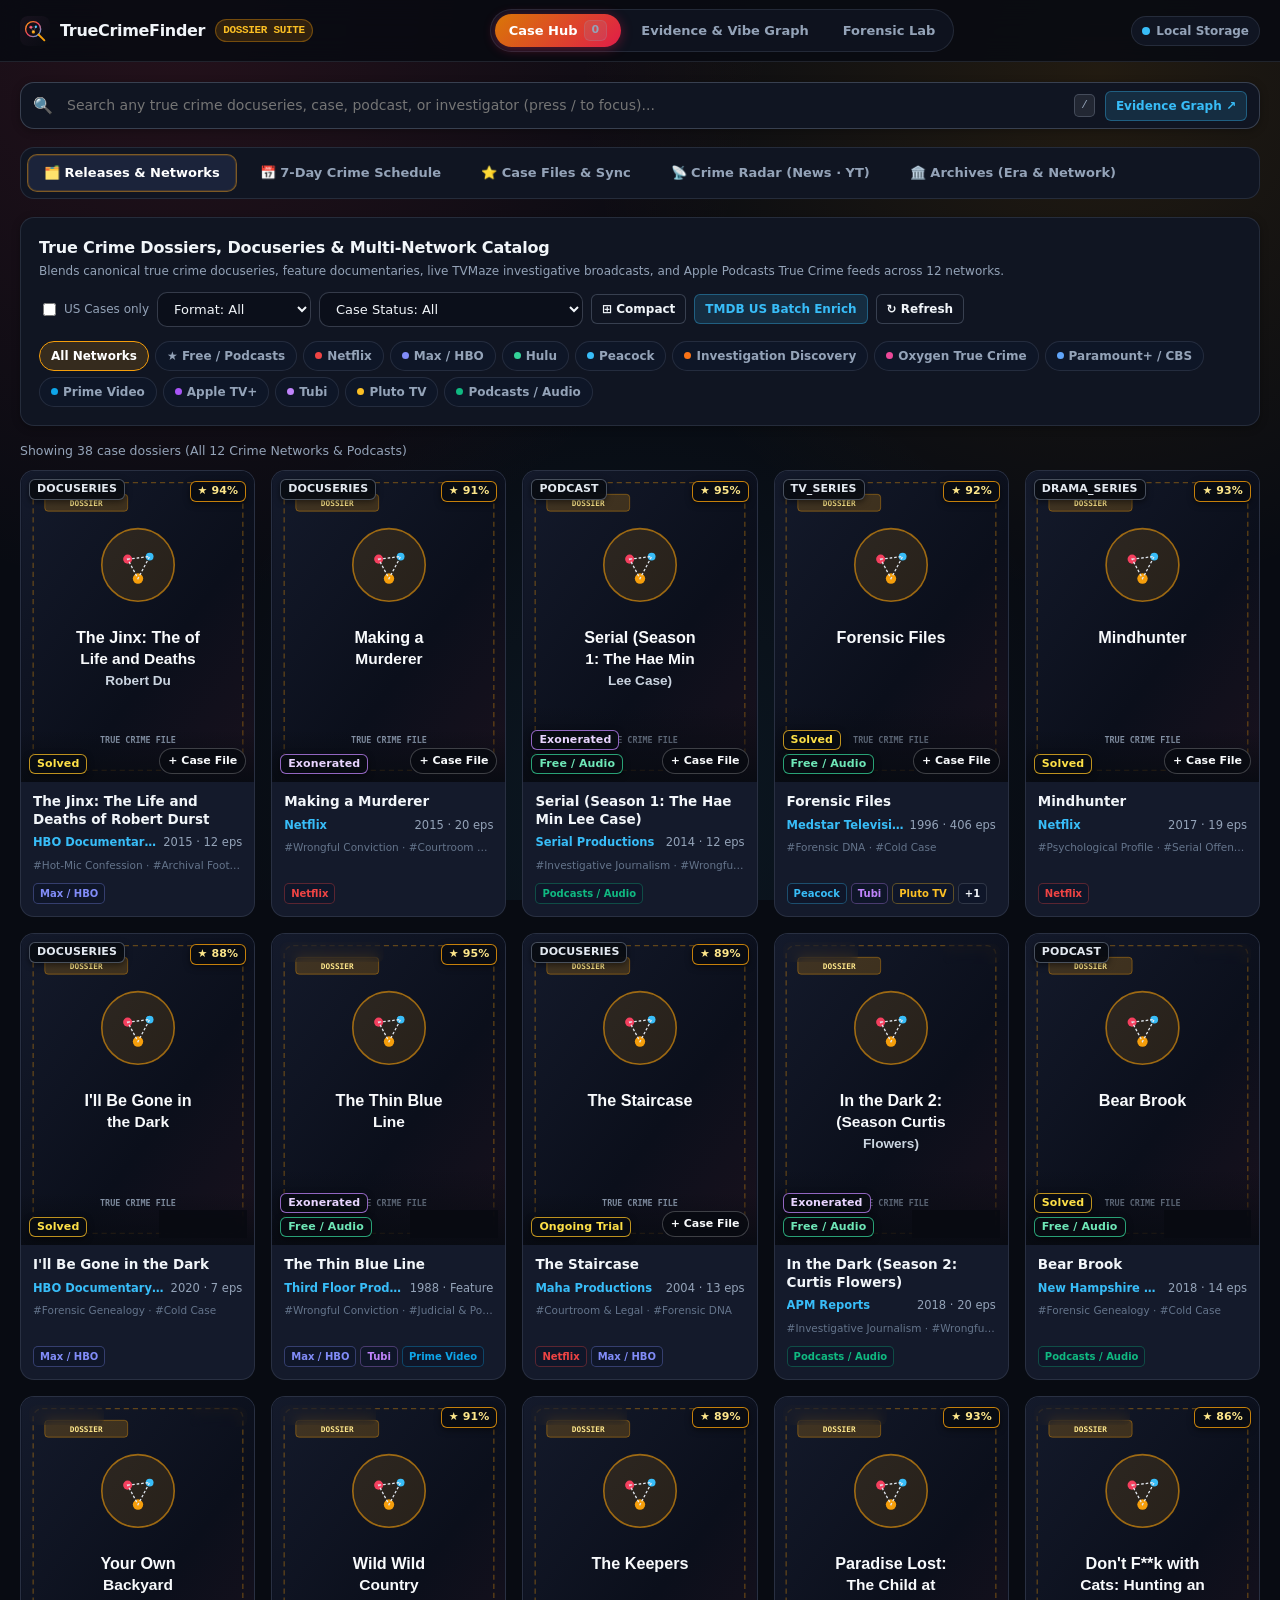
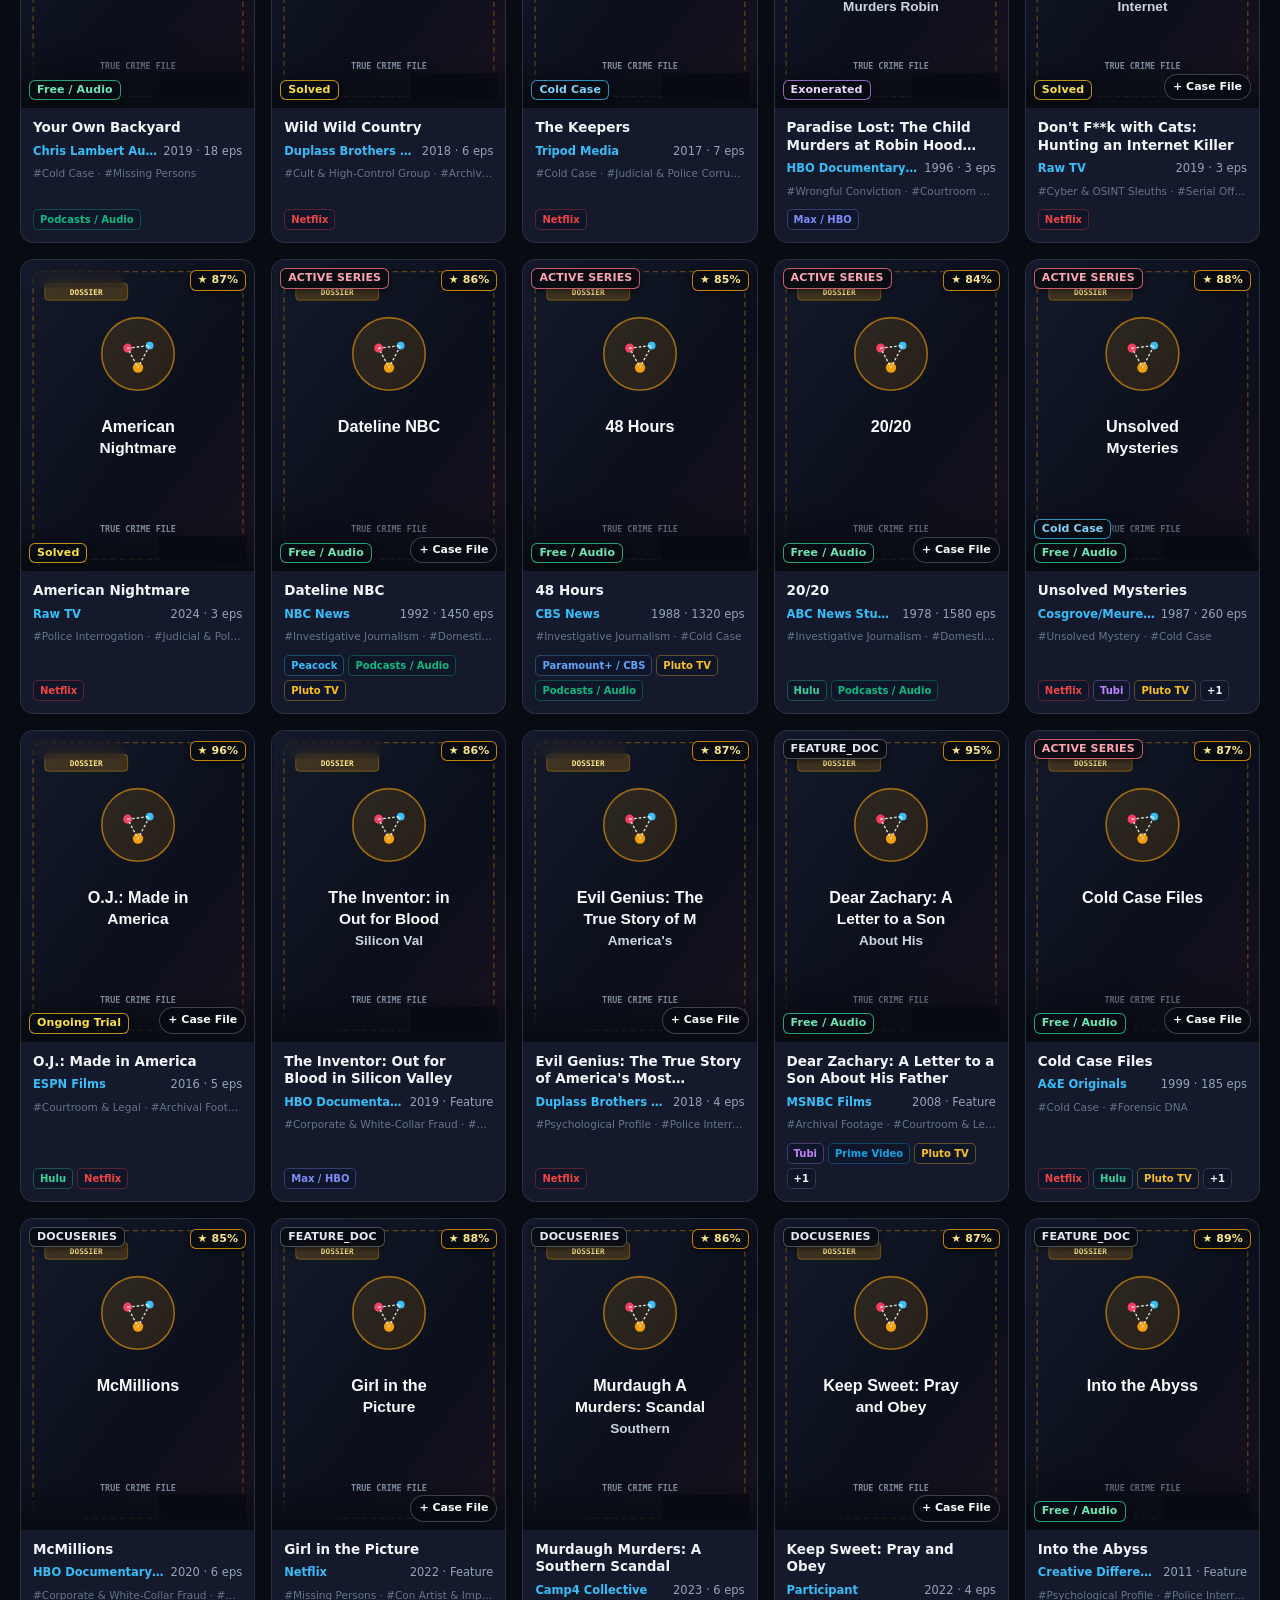
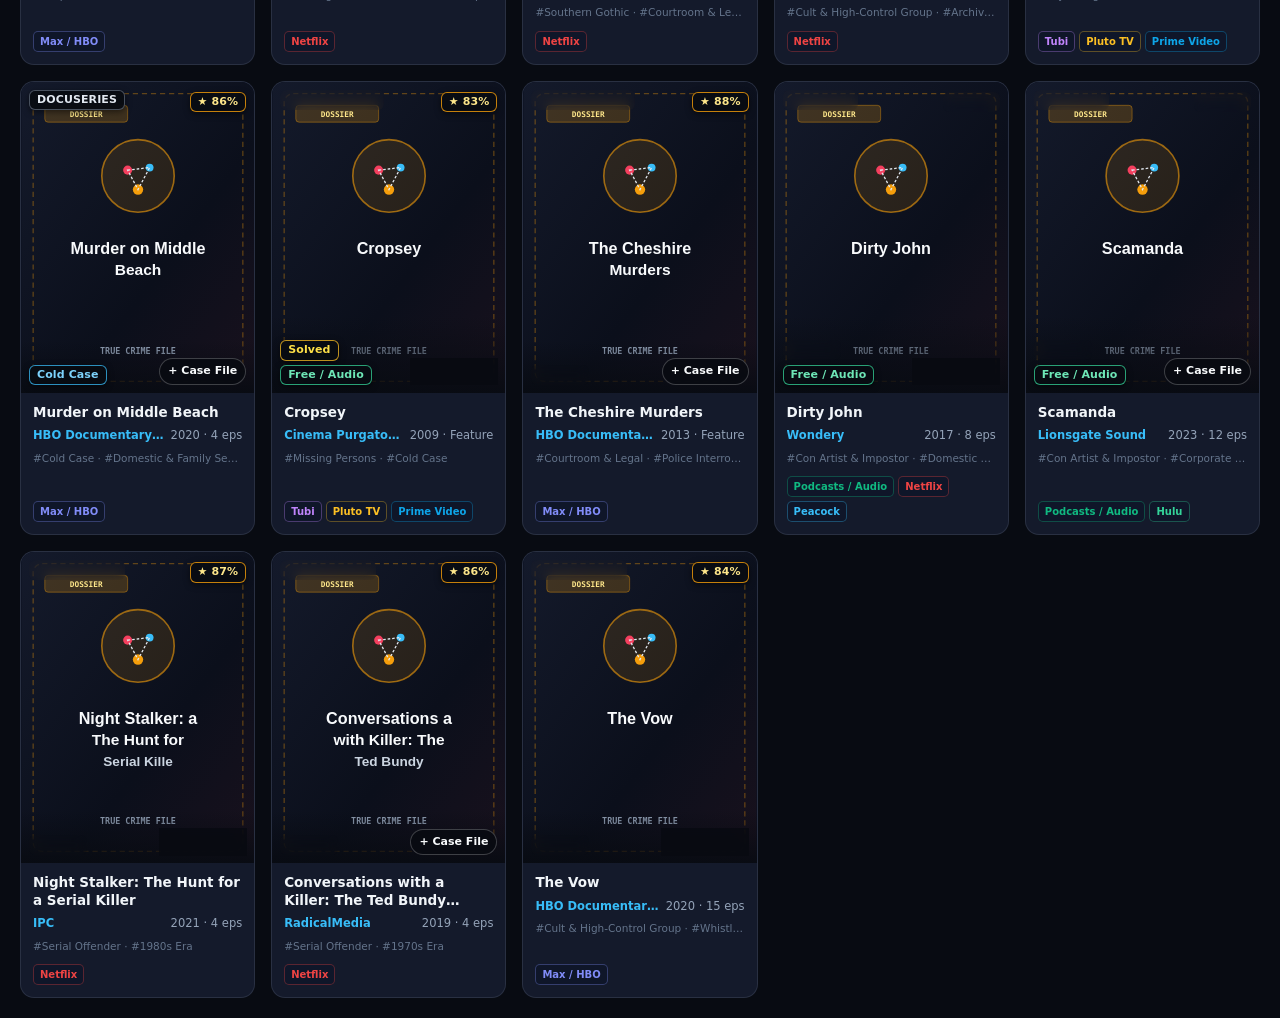
==== index.html @ a2604a30 "Add official TVMaze, Apple Podcasts, and Wikimedia show posters and fix SVG data URI MIME charset" ====
<!DOCTYPE html>
<html lang="en">
<head>
  <meta charset="UTF-8">
  <meta name="viewport" content="width=device-width, initial-scale=1.0">
  <meta http-equiv="Content-Security-Policy" content="default-src 'self'; script-src 'self' 'unsafe-inline' 'wasm-unsafe-eval' https://cdn.jsdelivr.net; style-src 'self' 'unsafe-inline'; img-src 'self' https: data: blob:; connect-src 'self' https:; frame-src https://www.youtube-nocookie.com https://www.youtube.com; worker-src 'self' blob:; object-src 'none'; base-uri 'self'; form-action 'self';">
  <meta name="referrer" content="no-referrer-when-downgrade">
  <title>TrueCrimeFinder — Case Hub &amp; Daily Dossier</title>
  <meta name="description" content="Zero-build static true crime docuseries, podcast, and case discovery, live network releases, 7-day broadcast schedule, personal case file tracker, radar, and archives.">
  <meta name="theme-color" content="#080b12">
  <meta name="mobile-web-app-capable" content="yes">
  <meta name="apple-mobile-web-app-status-bar-style" content="black-translucent">
  <meta name="apple-mobile-web-app-title" content="TrueCrimeFinder">
  <link rel="icon" href="./icon.svg" type="image/svg+xml">
  <link rel="apple-touch-icon" href="./icon.svg">
  <link rel="manifest" href="./manifest.webmanifest">
  <link rel="stylesheet" href="./styles.css">
</head>
<body>
  <div id="af-nav-host"></div>

  <main class="container" id="main-content">
    <!-- Global True Crime Search (/) -->
    <section class="global-search-wrap" aria-label="Global True Crime Search">
      <div class="global-search-bar">
        <span aria-hidden="true" style="color:var(--amber);font-size:16px;">🔍</span>
        <input id="globalSearchInput" type="search" placeholder="Search any true crime docuseries, case, podcast, or investigator (press / to focus)..." autocomplete="off" aria-label="Search true crime cases, shows, and podcasts">
        <span class="kbd" title="Press / to focus search">/</span>
        <button type="button" class="btn btn-sm btn-cyan" id="quickVibeJumpBtn" title="Search this forensic prompt in Evidence & Vibe Graph">Evidence Graph ↗</button>
      </div>
      <div id="globalSearchDropdown" class="search-dropdown" role="listbox" aria-label="Search suggestions"></div>
    </section>

    <!-- Main Hub Navigation Tabs -->
    <div class="tabs-bar" role="tablist" aria-label="Case Hub Sections">
      <button type="button" class="tab-btn active" role="tab" aria-selected="true" data-tab="releases">🗂️ Releases &amp; Networks</button>
      <button type="button" class="tab-btn" role="tab" aria-selected="false" data-tab="schedule">📅 7-Day Crime Schedule</button>
      <button type="button" class="tab-btn" role="tab" aria-selected="false" data-tab="saved">⭐ Case Files &amp; Sync</button>
      <button type="button" class="tab-btn" role="tab" aria-selected="false" data-tab="radar">📡 Crime Radar (News · YT)</button>
      <button type="button" class="tab-btn" role="tab" aria-selected="false" data-tab="archives">🏛️ Archives (Era &amp; Network)</button>
    </div>

    <!-- TAB 1: RELEASES & NETWORKS -->
    <section id="tab-releases" class="tab-panel" role="tabpanel">
      <div class="panel" style="margin-bottom:16px;">
        <div class="panel-header">
          <div>
            <h2 class="panel-title">True Crime Dossiers, Docuseries &amp; Multi-Network Catalog</h2>
            <div style="font-size:12px;color:var(--text-muted);margin-top:2px;">
              Blends canonical true crime docuseries, feature documentaries, live TVMaze investigative broadcasts, and Apple Podcasts True Crime feeds across 12 networks.
            </div>
          </div>
          <div class="meta-row">
            <label style="display:inline-flex;align-items:center;gap:5px;font-size:12px;color:var(--text-muted);cursor:pointer;">
              <input type="checkbox" id="releasesJpOnly"> US Cases only
            </label>
            <select id="lengthFilterSelect" class="select" aria-label="Filter by Format">
              <option value="all">Format: All</option>
              <option value="tv">Docuseries &amp; TV</option>
              <option value="movies">Feature Docs</option>
              <option value="shorts">Podcasts / Audio</option>
            </select>
            <select id="dubFilterSelect" class="select" aria-label="Filter by Case Status">
              <option value="all">Case Status: All</option>
              <option value="solved">Solved / Convicted</option>
              <option value="cold">Cold Case / Unsolved</option>
              <option value="exonerated">Exonerated / Wrongful Conviction</option>
            </select>
            <button type="button" class="btn btn-sm" id="toggleCompactBtn" title="Toggle compact card grid">⊞ Compact</button>
            <button type="button" class="btn btn-sm btn-cyan" id="batchTmdbBtn" title="Enrich visible cards with TMDB US JustWatch providers">TMDB US Batch Enrich</button>
            <button type="button" class="btn btn-sm" id="refreshReleasesBtn">↻ Refresh</button>
          </div>
        </div>
        <div class="pills-row" id="platformFilterBar" aria-label="Streaming network filters"></div>
      </div>
      <div id="releasesMeta" style="font-size:12.5px;color:var(--text-muted);margin-bottom:10px;"></div>
      <div id="releasesGrid" class="anime-grid"></div>
    </section>

    <!-- TAB 2: 7-DAY SCHEDULE -->
    <section id="tab-schedule" class="tab-panel" role="tabpanel" hidden>
      <div class="panel" style="margin-bottom:16px;">
        <div class="panel-header" style="margin-bottom:10px;">
          <div>
            <h2 class="panel-title">7-Day Crime Broadcast &amp; Podcast Schedule (Mon – Sun)</h2>
            <div id="scheduleRangeLabel" style="font-size:12px;color:var(--text-muted);margin-top:2px;">Loading local week bounds...</div>
          </div>
          <div class="meta-row">
            <label style="display:inline-flex;align-items:center;gap:6px;font-size:12.5px;color:var(--text-muted);cursor:pointer;" title="Show delayed streaming or podcast follow-up drops">
              <input type="checkbox" id="scheduleShowDubs" checked> Show Delayed Stream/Podcast Drops
            </label>
            <label style="display:inline-flex;align-items:center;gap:6px;font-size:12.5px;color:var(--text-muted);cursor:pointer;">
              <input type="checkbox" id="scheduleJpOnly"> US Broadcasts only
            </label>
            <label style="display:inline-flex;align-items:center;gap:6px;font-size:12.5px;color:var(--text-muted);cursor:pointer;">
              <input type="checkbox" id="scheduleWatchlistOnly"> Saved Case Files only
            </label>
            <button type="button" class="btn btn-sm" id="refreshScheduleBtn">↻ Refresh</button>
          </div>
        </div>
        <div class="pills-row" id="scheduleDayJumpBar" aria-label="Jump to day column"></div>
      </div>
      <div id="scheduleGrid" class="schedule-grid"></div>
    </section>

    <!-- TAB 3: SAVED CASE FILES & SYNC -->
    <section id="tab-saved" class="tab-panel" role="tabpanel" hidden>
      <div class="panel" style="margin-bottom:16px;">
        <div class="panel-header">
          <div>
            <h2 class="panel-title">Personal Case File Dossier</h2>
            <div id="watchlistSummary" style="font-size:12px;color:var(--text-muted);margin-top:2px;">0 case files saved in shared origin storage</div>
          </div>
          <div class="meta-row">
            <a class="btn btn-sm" href="#savedSyncAnchor">↓ Sync &amp; Import</a>
            <a class="btn btn-primary btn-sm" href="./vibe-graph.html?mode=watchlist">Map Case File Constellation ↗</a>
            <select id="wlSortSelect" class="select" aria-label="Sort case files">
              <option value="updated">Sort: Recently Updated</option>
              <option value="rating">Sort: My Case Rating</option>
              <option value="score">Sort: Community Rating</option>
              <option value="title">Sort: Case Title (A–Z)</option>
            </select>
          </div>
        </div>
        <div class="pills-row" id="wlStatusPills" aria-label="Case status filters"></div>
      </div>

      <div id="watchlistGrid" class="anime-grid" style="margin-bottom:24px;"></div>

      <!-- Persistence, Gist Sync, Dossier Pack Importer & API Keys -->
      <div class="grid-2" id="savedSyncAnchor" style="scroll-margin-top:80px;">
        <!-- Permanent Remote Storage: Private GitHub Gist Wizard -->
        <div class="panel" style="grid-column: 1 / -1;">
          <div class="panel-header">
            <div>
              <h3 class="panel-title">☁️ Permanent Remote Storage (Private GitHub Gist)</h3>
              <div style="font-size:12px;color:var(--text-muted);margin-top:2px;">
                Free, private, version-controlled cloud storage for your Case File Watchlist, ratings, investigator notes, and network/case status overrides across all devices. Auto-pulls on boot &amp; auto-pushes after any edit to <code>truecrimefinder-sync.json</code>.
              </div>
            </div>
            <span class="badge badge-cyan" id="gistStatusBadge">Local Only</span>
          </div>

          <div class="wizard-steps" id="gistWizardSteps">
            <div class="wizard-step" id="wizStep1">
              <div style="font-weight:700;font-size:12.5px;margin-bottom:4px;"><span class="wizard-step-num">1</span>Generate Minimal Token</div>
              <div style="font-size:11.5px;color:var(--text-muted);margin-bottom:8px;">Creates a GitHub token scoped <strong>only to <code>gist</code></strong> (cannot touch your repos).</div>
              <a class="btn btn-xs btn-cyan" href="https://github.com/settings/tokens/new?scopes=gist&amp;description=TrueCrimeFinder+Permanent+Sync" target="_blank" rel="noopener">Open GitHub Token Page ↗</a>
            </div>
            <div class="wizard-step" id="wizStep2">
              <div style="font-weight:700;font-size:12.5px;margin-bottom:4px;"><span class="wizard-step-num">2</span>Connect &amp; Auto-Discover</div>
              <div style="font-size:11.5px;color:var(--text-muted);margin-bottom:6px;">Paste your token below. TrueCrimeFinder automatically finds your existing sync Gist or creates a new Private Gist.</div>
            </div>
            <div class="wizard-step" id="wizStep3">
              <div style="font-weight:700;font-size:12.5px;margin-bottom:4px;"><span class="wizard-step-num">3</span>Permanent Auto-Sync Active</div>
              <div id="gistConnectedInfo" style="font-size:11.5px;color:var(--text-muted);">Not connected yet. Every push keeps full Git revision history on GitHub.</div>
            </div>
          </div>

          <form onsubmit="return false;" class="form-grid" style="margin-bottom:10px;">
            <div class="form-field">
              <label for="gistTokenInput">GitHub Personal Access Token (<code>gist</code> scope only)</label>
              <input id="gistTokenInput" type="password" autocomplete="off" class="input input-full" placeholder="ghp_... or github_pat_...">
            </div>
            <div class="form-field">
              <label for="gistIdInput">Private Gist ID (auto-filled on Connect)</label>
              <input id="gistIdInput" type="text" autocomplete="off" class="input input-full" placeholder="Auto-discovered or created automatically">
            </div>
          </form>
          <label style="display:inline-flex;align-items:center;gap:6px;font-size:12.5px;color:var(--text-muted);margin-bottom:12px;cursor:pointer;">
            <input type="checkbox" id="gistAutoSyncCheck" checked> Enable auto-pull on boot &amp; debounced auto-push across all 3 pages
          </label>
          <div class="meta-row">
            <button type="button" class="btn btn-primary btn-sm" id="connectGistWizardBtn">⚡ Connect &amp; Auto-Setup Private Gist</button>
            <button type="button" class="btn btn-sm" id="saveGistConfigBtn">Save Manual ID</button>
            <button type="button" class="btn btn-emerald btn-sm" id="pullGistBtn">↓ Pull &amp; Merge</button>
            <button type="button" class="btn btn-sm" id="pushGistBtn">↑ Push Now</button>
            <button type="button" class="btn btn-danger btn-xs" id="disconnectGistBtn" style="margin-left:auto;" hidden>Disconnect</button>
          </div>
          <div id="gistLastSyncLabel" style="font-size:11.5px;color:var(--text-dim);margin-top:8px;"></div>
        </div>

        <!-- Case Dossier Pack Importer & TMDB Key -->
        <div class="panel" style="grid-column: 1 / -1;">
          <div class="panel-header">
            <h3 class="panel-title">Case Dossier Pack Importer, TMDB &amp; Cache</h3>
            <span class="badge badge-purple">Instant Seed</span>
          </div>
          <div class="grid-2" style="margin-bottom:12px;">
            <form onsubmit="return false;" class="form-field">
              <label for="anilistImportUser">Quick-Import Case Dossier Collection (e.g. <code>starter</code>, <code>Cold Case</code>, <code>Exonerated</code>, <code>HBO</code>, <code>Podcasts</code>)</label>
              <div style="display:flex;gap:8px;">
                <input id="anilistImportUser" type="text" class="input input-full" value="starter" placeholder="starter, Cold Case, Exonerated, HBO, Podcasts...">
                <button type="button" class="btn btn-cyan btn-sm" id="importAnilistBtn">Import Dossier Pack</button>
              </div>
            </form>
            <form onsubmit="return false;" class="form-field">
              <label for="tmdbKeyInput">Optional TMDB API Key (US JustWatch Providers)</label>
              <div style="display:flex;gap:8px;">
                <input id="tmdbKeyInput" type="password" autocomplete="off" class="input input-full" placeholder="TMDB v3 API key (stored locally only)">
                <button type="button" class="btn btn-sm" id="saveTmdbKeyBtn">Save Key</button>
              </div>
            </form>
          </div>
          <div class="divider"></div>
          <div style="display:flex;align-items:center;justify-content:space-between;gap:8px;flex-wrap:wrap;">
            <div id="cacheStatsLabel" style="font-size:12px;color:var(--text-muted);">IndexedDB cache: checking...</div>
            <div class="meta-row">
              <button type="button" class="btn btn-xs" id="clearApiCacheBtn">Clear API Cache</button>
              <button type="button" class="btn btn-xs btn-danger" id="clearAllCacheBtn">Clear All + Vectors</button>
            </div>
          </div>
        </div>

        <!-- Portable Sync Codes & JSON Backup -->
        <div class="panel" style="grid-column: 1 / -1;">
          <div class="panel-header">
            <h3 class="panel-title">Portable Sync Codes (UTF-8 TextEncoder) &amp; JSON Backups</h3>
            <span class="badge badge-emerald">Secrets stripped from Sync Codes</span>
          </div>
          <div class="grid-2">
            <div>
              <div class="meta-row" style="margin-bottom:8px;">
                <button type="button" class="btn btn-sm btn-cyan" id="genSyncCodeBtn">Generate Sync Code</button>
                <button type="button" class="btn btn-sm" id="copySyncUrlBtn">Copy #sync= Share URL</button>
                <button type="button" class="btn btn-sm" id="exportJsonBtn">Export JSON</button>
                <label class="btn btn-sm" style="margin:0;">
                  Import JSON <input type="file" id="importJsonFile" accept="application/json" hidden>
                </label>
              </div>
              <textarea id="syncCodeOutput" class="textarea" readonly placeholder="Click 'Generate Sync Code' to create a portable UTF-8 Base64 snapshot (no API keys included)..."></textarea>
            </div>
            <div>
              <div class="meta-row" style="margin-bottom:8px;">
                <button type="button" class="btn btn-sm btn-emerald" id="applySyncCodeBtn">Merge Sync Code</button>
              </div>
              <textarea id="syncCodeInput" class="textarea" placeholder="Paste a Sync Code from another device here to merge Case Files &amp; overrides..."></textarea>
            </div>
          </div>
        </div>
      </div>
    </section>

    <!-- TAB 4: RADAR -->
    <section id="tab-radar" class="tab-panel" role="tabpanel" hidden>
      <div class="panel" style="margin-bottom:18px;">
        <div class="panel-header">
          <div>
            <h2 class="panel-title">Active &amp; High-Priority True Crime Radar</h2>
            <div style="font-size:12px;color:var(--text-muted);">Ongoing investigations, forensic genealogy breakthroughs, and top-rated docuseries</div>
          </div>
          <div class="meta-row">
            <a class="btn btn-sm btn-cyan" href="#radarFeedsAnchor">↓ Crime News &amp; Trailers</a>
            <button type="button" class="btn btn-sm" id="refreshUpcomingBtn">↻ Refresh</button>
          </div>
        </div>
        <div id="upcomingGrid" class="anime-grid"></div>
      </div>

      <div class="grid-2" id="radarFeedsAnchor" style="scroll-margin-top:80px;">
        <!-- True Crime News & Investigative RSS -->
        <div class="panel">
          <div class="panel-header">
            <h3 class="panel-title">True Crime &amp; Investigative Journalism Wire</h3>
            <div class="meta-row">
              <button type="button" class="btn btn-xs" id="refreshAnnBtn">↻ Reload</button>
              <a class="btn btn-xs btn-cyan" href="https://www.themarshallproject.org/records" target="_blank" rel="noopener">Marshall Project ↗</a>
            </div>
          </div>
          <div id="annNewsList" style="display:flex;flex-direction:column;gap:10px;max-height:440px;overflow-y:auto;"></div>
        </div>

        <!-- YouTube True Crime Hunter -->
        <div class="panel">
          <div class="panel-header">
            <h3 class="panel-title">YouTube Case Hunter (Trailers · Interrogations · Docs)</h3>
            <a id="ytDirectLink" class="btn btn-xs btn-cyan" href="https://www.youtube.com/results?search_query=true+crime+documentary+official+trailer" target="_blank" rel="noopener">Open on YouTube ↗</a>
          </div>
          <div style="display:flex;gap:8px;margin-bottom:10px;">
            <input id="ytSearchInput" type="search" class="input input-full" value="true crime documentary official trailer" placeholder="Search true crime trailers, police interrogations, forensic docs...">
            <button type="button" class="btn btn-primary btn-sm" id="ytSearchBtn">Hunt</button>
          </div>
          <div class="pills-row" style="margin-bottom:12px;">
            <button type="button" class="pill yt-preset" data-q="true crime documentary official trailer">Docuseries Trailers</button>
            <button type="button" class="pill yt-preset" data-q="police interrogation analysis true crime">Interrogation Tapes</button>
            <button type="button" class="pill yt-preset" data-q="forensic genealogy cold case solved">Forensic Genealogy</button>
            <button type="button" class="pill yt-preset" data-q="wrongful conviction innocence project documentary">Exoneration Docs</button>
          </div>
          <div id="ytResultsList" style="display:flex;flex-direction:column;gap:10px;max-height:440px;overflow-y:auto;"></div>
        </div>
      </div>
    </section>

    <!-- TAB 5: ARCHIVES -->
    <section id="tab-archives" class="tab-panel" role="tabpanel" hidden>
      <div class="panel" style="margin-bottom:16px;">
        <div class="panel-header">
          <div class="pills-row" role="tablist" aria-label="Archive mode">
            <button type="button" class="pill active" id="archiveModeYear">📅 By Era &amp; Year (1970–2026)</button>
            <button type="button" class="pill" id="archiveModeStudio">🎬 By Network / Producer</button>
          </div>
          <label style="display:inline-flex;align-items:center;gap:6px;font-size:12px;color:var(--text-muted);cursor:pointer;">
            <input type="checkbox" id="archiveEntryPointsOnly"> Standalone / Season 1 Entry Points Only
          </label>
        </div>

        <!-- By Year Controls -->
        <div id="archiveYearControls">
          <div class="meta-row" style="margin-bottom:10px;">
            <label for="archiveYearSelect" style="font-size:12.5px;color:var(--text-muted);">Release Year:</label>
            <select id="archiveYearSelect" class="select"></select>
            <select id="archiveFormatSelect" class="select" aria-label="Format filter">
              <option value="">All Formats</option>
              <option value="DOCUSERIES">Docuseries</option>
              <option value="FEATURE_DOC">Feature Documentary</option>
              <option value="PODCAST">True Crime Podcast</option>
              <option value="TV_SERIES">Investigative TV Series</option>
            </select>
            <select id="archiveSortSelect" class="select" aria-label="Sort archive">
              <option value="SCORE_DESC">Top Rated</option>
              <option value="POPULARITY_DESC">Most Widely Followed</option>
            </select>
            <button type="button" class="btn btn-primary btn-sm" id="loadYearArchiveBtn">Browse Year</button>
          </div>
          <div class="pills-row" id="decadeQuickPills"></div>
        </div>

        <!-- By Network / Producer Controls -->
        <div id="archiveStudioControls" hidden>
          <div style="display:flex;gap:8px;margin-bottom:10px;flex-wrap:wrap;">
            <input id="studioSearchInput" type="search" class="input" style="flex:1;min-width:220px;" placeholder="Search any crime network or studio (e.g. HBO Documentary Films, Netflix, Serial Productions, Wondery)...">
            <button type="button" class="btn btn-primary btn-sm" id="searchStudioBtn">Search Producer</button>
          </div>
          <div class="pills-row" id="curatedStudiosBar"></div>
        </div>
      </div>

      <div id="archivesMeta" style="font-size:12.5px;color:var(--text-muted);margin-bottom:10px;"></div>
      <div id="archivesGrid" class="anime-grid"></div>
    </section>
  </main>

  <script src="./shared-core.js"></script>
  <script>
    (function () {
      'use strict';
      const AF = window.TrueCrimeFinderCore;
      AF.mountNav('hub');

      // ----------------------------------------------------------------------
      // State & Tab Management
      // ----------------------------------------------------------------------
      let activeTab = 'releases';
      let activePlatform = 'all'; // 'all' | 'free' | platformId
      let activeDubFilter = 'all';
      let activeLengthFilter = 'all';
      let releasesCache = [];
      let tmdbExtraByAnimeId = new Map();
      let scheduleCache = [];
      let wlFilterStatus = 'All';
      let archiveMode = 'year';
      let loadedTabs = new Set();

      const CURATED_STUDIOS = [
        'HBO Documentary Films', 'Netflix', 'Serial Productions', 'NBC News',
        'CBS News', 'ABC News Studios', 'Wondery', 'APM Reports',
        'New Hampshire Public Radio', 'Raw TV', 'A&E Originals',
        'Duplass Brothers Productions', 'ESPN Films', 'Cosgrove/Meurer Productions'
      ];

      function switchTab(tabName) {
        activeTab = tabName;
        document.querySelectorAll('.tabs-bar .tab-btn').forEach(btn => {
          const isAct = btn.dataset.tab === tabName;
          btn.classList.toggle('active', isAct);
          btn.setAttribute('aria-selected', String(isAct));
        });
        document.querySelectorAll('.tab-panel').forEach(sec => {
          sec.hidden = sec.id !== `tab-${tabName}`;
        });
        const url = new URL(window.location.href);
        url.searchParams.set('tab', tabName);
        history.replaceState(null, '', url.toString());

        if (!loadedTabs.has(tabName)) {
          loadedTabs.add(tabName);
          if (tabName === 'releases') loadReleases();
          if (tabName === 'schedule') loadSchedule();
          if (tabName === 'saved') renderSavedTab();
          if (tabName === 'radar') { loadUpcomingRadar(); loadAnnNews(); huntYouTube(); }
          if (tabName === 'archives') loadYearArchive();
        } else if (tabName === 'saved') {
          renderSavedTab();
        }
      }

      document.querySelectorAll('.tabs-bar .tab-btn').forEach(btn => {
        btn.addEventListener('click', () => switchTab(btn.dataset.tab));
      });

      // ----------------------------------------------------------------------
      // Global Case Search (/)
      // ----------------------------------------------------------------------
      const searchInput = document.getElementById('globalSearchInput');
      const searchDropdown = document.getElementById('globalSearchDropdown');
      let searchTimer = null;

      document.addEventListener('keydown', (ev) => {
        if (ev.key === '/' && !['INPUT', 'TEXTAREA', 'SELECT'].includes(document.activeElement?.tagName)) {
          ev.preventDefault();
          searchInput.focus();
          searchInput.select();
        } else if (ev.key === 'Escape') {
          searchDropdown.classList.remove('open');
        }
      });

      document.addEventListener('click', (ev) => {
        if (!ev.target.closest('.global-search-wrap')) {
          searchDropdown.classList.remove('open');
        }
      });

      searchInput.addEventListener('input', () => {
        const q = searchInput.value.trim();
        if (searchTimer) clearTimeout(searchTimer);
        if (q.length < 2) {
          searchDropdown.classList.remove('open');
          return;
        }
        searchTimer = setTimeout(async () => {
          searchDropdown.innerHTML = `<div style="padding:14px;color:var(--text-muted);"><span class="spinner"></span> Searching Case Catalog, TVMaze &amp; Apple Podcasts...</div>`;
          searchDropdown.classList.add('open');
          try {
            const results = await AF.searchAnimeQuick(q, 8);
            if (!results.length) {
              searchDropdown.innerHTML = `<div style="padding:14px;color:var(--text-muted);">No case files matched "${AF.escapeHtml(q)}".</div>`;
              return;
            }
            searchDropdown.innerHTML = results.map(m => {
              const title = AF.getDisplayTitle(m);
              const wl = AF.getState().watchlist[m.id];
              const caseSt = AF.classifyDub(m);
              return `
                <div class="search-item" data-id="${m.id}" role="option">
                  <img src="${AF.escapeHtml(AF.getCover(m))}" alt="">
                  <div style="flex:1;min-width:0;">
                    <div style="font-weight:700;font-size:13.5px;white-space:nowrap;overflow:hidden;text-overflow:ellipsis;">${AF.escapeHtml(title)}</div>
                    <div style="font-size:11.5px;color:var(--text-muted);">
                      ${AF.escapeHtml(m.format || '')} ${m.seasonYear ? '· ' + m.seasonYear : ''} · <span style="color:var(--cyan);">${AF.escapeHtml(caseSt)}</span> ${m.averageScore ? '· ★ ' + m.averageScore + '%' : ''}
                      ${wl ? `· <span style="color:var(--emerald);">${AF.escapeHtml(wl.status)}</span>` : ''}
                    </div>
                  </div>
                  <a class="btn btn-xs btn-cyan" href="./vibe-graph.html?seed=${m.id}" onclick="event.stopPropagation();">Graph</a>
                  <a class="btn btn-xs" href="./eclectic-lab.html?tab=arithmetic&seed=${m.id}" onclick="event.stopPropagation();">± Arith</a>
                </div>
              `;
            }).join('');
            searchDropdown.querySelectorAll('.search-item').forEach((row, idx) => {
              row.addEventListener('click', () => {
                searchDropdown.classList.remove('open');
                AF.openDetailModal(results[idx]);
              });
            });
          } catch (err) {
            searchDropdown.innerHTML = `<div style="padding:14px;color:var(--rose);">Search failed: ${AF.escapeHtml(err.message)}</div>`;
          }
        }, 300);
      });

      document.getElementById('quickVibeJumpBtn').addEventListener('click', () => {
        const q = searchInput.value.trim();
        window.location.href = q ? `./vibe-graph.html?vibe=${encodeURIComponent(q)}` : './vibe-graph.html';
      });

      // ----------------------------------------------------------------------
      // Card Renderer
      // ----------------------------------------------------------------------
      function renderAnimeCard(media, options = {}) {
        const state = AF.getState();
        const wl = state.watchlist[media.id];
        const title = AF.getDisplayTitle(media);
        const cover = AF.getCover(media);
        const extra = tmdbExtraByAnimeId.get(media.id) || [];
        const platforms = AF.detectPlatforms(media, extra);
        const dubInfo = AF.getDubTrackInfo(media, media._recentEp || null);
        const freeAds = AF.isFreeWithAds(media, platforms);

        const topLeftBadges = [];
        if (options.airingBadge) topLeftBadges.push(options.airingBadge);
        else if (media.format) topLeftBadges.push(`<span class="badge badge-muted">${AF.escapeHtml(media.format)}</span>`);
        if (wl) topLeftBadges.push(`<span class="badge badge-emerald">${AF.escapeHtml(wl.status)}</span>`);

        const topRight = media.averageScore
          ? `<span class="badge badge-accent">★ ${media.averageScore}%</span>`
          : '';

        const bottomBadges = [];
        const caseSt = dubInfo.dub;
        const caseBadgeClass = caseSt === 'Cold Case'
          ? 'badge-cyan'
          : caseSt === 'Exonerated'
            ? 'badge-purple'
            : caseSt === 'Simul-Release'
              ? 'badge-emerald'
              : 'badge-amber';

        if (dubInfo.isSimuldub && dubInfo.dubEp) {
          bottomBadges.push(`<span class="badge badge-emerald" title="Same-day Simul-Release">Simul-Release Ep ${dubInfo.dubEp}</span>`);
        } else if (dubInfo.dubLag > 0) {
          bottomBadges.push(`<span class="badge badge-cyan" title="Staggered Release (${dubInfo.dubLag}w behind broadcast)">Staggered (−${dubInfo.dubLag}w)</span>`);
        } else {
          bottomBadges.push(`<span class="badge ${caseBadgeClass}" title="Case Status / Release Classification">${AF.escapeHtml(caseSt)}</span>`);
        }

        if (freeAds) bottomBadges.push(`<span class="badge badge-emerald">Free / Audio</span>`);
        if (options.extraBadge) bottomBadges.push(options.extraBadge);

        const leadStudio = media.studios?.nodes?.[0]?.name || '';
        const studioEl = leadStudio
          ? `<a href="./index.html?tab=archives&amp;studio=${encodeURIComponent(leadStudio)}" style="color:var(--cyan);font-weight:600;overflow:hidden;text-overflow:ellipsis;white-space:nowrap;" title="Browse ${AF.escapeHtml(leadStudio)} in Archives">${AF.escapeHtml(leadStudio)}</a>`
          : `<span>${AF.escapeHtml((media.genres || []).slice(0, 2).join(', ') || 'True Crime')}</span>`;
        const subTags = AF.getTopSubgenreTags(media, 2);

        return `
          <article class="anime-card" tabindex="0" data-anime-id="${media.id}" aria-label="${AF.escapeHtml(title)}">
            <div class="anime-card-cover-wrap">
              <img class="anime-card-cover" src="${AF.escapeHtml(cover)}" alt="${AF.escapeHtml(title)}" loading="lazy">
              <div class="anime-card-overlay-top">
                <div style="display:flex;flex-wrap:wrap;gap:4px;">${topLeftBadges.join('')}</div>
                <div>${topRight}</div>
              </div>
              <div class="anime-card-overlay-bottom">${bottomBadges.join('')}</div>
              ${!options.watchlistControls ? `<button type="button" class="quick-wl-btn ${wl ? 'saved' : ''}" data-quick-wl="${media.id}" title="${wl ? 'Saved in Case Files (click to edit)' : 'Quick-add to Case Backlog'}">${wl ? '✓ Saved' : '+ Case File'}</button>` : ''}
            </div>
            <div class="anime-card-body">
              <h3 class="anime-card-title" title="${AF.escapeHtml(title)}">${AF.escapeHtml(title)}</h3>
              <div class="anime-card-meta">
                ${studioEl}
                <span style="flex-shrink:0;">${media.seasonYear || ''}${media.episodes ? ' · ' + (media.episodes === 1 ? 'Feature' : media.episodes + ' eps') : ''}</span>
              </div>
              ${subTags.length ? `<div style="font-size:10.5px;color:var(--text-dim);white-space:nowrap;overflow:hidden;text-overflow:ellipsis;">${subTags.map(t => '#' + AF.escapeHtml(t)).join(' · ')}</div>` : ''}
              ${options.watchlistControls ? options.watchlistControls : `
                <div class="anime-card-platforms">
                  ${platforms.slice(0, 3).map(p => `<span class="platform-tag" style="color:${p.color};border-color:${p.color}55;">${AF.escapeHtml(p.name)}</span>`).join('')}
                  ${platforms.length > 3 ? `<span class="platform-tag">+${platforms.length - 3}</span>` : ''}
                </div>
              `}
            </div>
          </article>
        `;
      }

      function attachCardHandlers(container, itemsById) {
        container.querySelectorAll('.anime-card').forEach(card => {
          const open = () => {
            const id = Number(card.dataset.animeId);
            AF.openDetailModal(itemsById.get(id) || id);
          };
          card.addEventListener('click', (ev) => {
            if (ev.target.closest('button, a')) return;
            open();
          });
          card.addEventListener('keydown', (ev) => {
            if (ev.key === 'Enter' || ev.key === ' ') {
              ev.preventDefault();
              open();
            }
          });
        });
        container.querySelectorAll('[data-quick-wl]').forEach(btn => {
          btn.addEventListener('click', (ev) => {
            ev.stopPropagation();
            const id = Number(btn.dataset.quickWl);
            const item = itemsById.get(id);
            const existing = AF.getState().watchlist[id];
            if (existing) {
              AF.openDetailModal(item || id);
            } else if (item) {
              AF.upsertWatchlistItem(item, { status: 'Case Backlog' });
              AF.toast(`Added "${AF.getDisplayTitle(item)}" to Case Backlog!`, 'success', 2000);
            }
          });
        });
      }

      // ----------------------------------------------------------------------
      // TAB 1: RELEASES & NETWORKS
      // ----------------------------------------------------------------------
      function renderPlatformFilterBar() {
        const bar = document.getElementById('platformFilterBar');
        bar.innerHTML = `
          <button type="button" class="pill ${activePlatform === 'all' ? 'active' : ''}" data-pf="all">All Networks</button>
          <button type="button" class="pill ${activePlatform === 'free' ? 'active' : ''}" data-pf="free">★ Free / Podcasts</button>
          ${AF.PLATFORM_CONFIG.map(p => `
            <button type="button" class="pill ${activePlatform === p.id ? 'active' : ''}" data-pf="${p.id}">
              <span style="width:7px;height:7px;border-radius:50%;background:${p.color};display:inline-block;"></span>
              ${AF.escapeHtml(p.name)}
            </button>
          `).join('')}
        `;
        bar.querySelectorAll('.pill').forEach(btn => {
          btn.addEventListener('click', () => {
            activePlatform = btn.dataset.pf;
            renderPlatformFilterBar();
            loadReleases();
          });
        });
      }

      async function loadReleases(forceRefresh = false) {
        const grid = document.getElementById('releasesGrid');
        const meta = document.getElementById('releasesMeta');
        grid.innerHTML = `<div class="empty-state" style="grid-column:1/-1;"><span class="spinner"></span> Loading true crime docuseries, podcasts &amp; multi-network catalog...</div>`;

        const nowSec = Math.floor(Date.now() / 1000);
        const start72h = nowSec - 72 * 3600;

        const query = `query ($start: Int, $end: Int) { past72h { airingSchedules } activeOnas { media } catalog { media } }`;
        try {
          const cacheKey = forceRefresh ? null : `tc_releases_v2_${activePlatform}`;
          const data = await AF.anilistQuery(query, { start: start72h, end: nowSec }, { cacheKey, ttl: AF.TTL_DYNAMIC });

          const mergedMap = new Map();
          for (const sched of (data?.past72h?.airingSchedules || [])) {
            const m = sched.media;
            if (!m) continue;
            if (!mergedMap.has(m.id)) {
              mergedMap.set(m.id, { ...m, _recentEp: sched.episode, _recentAirAt: sched.airingAt });
            }
          }
          for (const m of (data?.catalog?.media || [])) {
            if (!m) continue;
            if (!mergedMap.has(m.id)) {
              mergedMap.set(m.id, { ...m });
            }
          }

          releasesCache = Array.from(mergedMap.values());
          renderReleasesGrid();
        } catch (err) {
          meta.textContent = '';
          grid.innerHTML = `<div class="empty-state" style="grid-column:1/-1;">Failed to load cases: ${AF.escapeHtml(err.message)}</div>`;
        }
      }

      function renderReleasesGrid() {
        const grid = document.getElementById('releasesGrid');
        const meta = document.getElementById('releasesMeta');
        const usOnly = document.getElementById('releasesJpOnly')?.checked;

        const filtered = releasesCache.filter(m => {
          if (usOnly && m.countryOfOrigin && m.countryOfOrigin !== 'US') return false;
          const extra = tmdbExtraByAnimeId.get(m.id) || [];
          const platforms = AF.detectPlatforms(m, extra);
          if (activePlatform === 'free') {
            if (!AF.isFreeWithAds(m, platforms)) return false;
          } else if (activePlatform !== 'all') {
            if (!platforms.some(p => p.id === activePlatform)) return false;
          }
          const caseSt = AF.classifyDub(m).toLowerCase();
          if (activeDubFilter === 'solved' && !caseSt.includes('solved') && !caseSt.includes('simul')) return false;
          if (activeDubFilter === 'cold' && !caseSt.includes('cold') && !caseSt.includes('unsolved')) return false;
          if (activeDubFilter === 'exonerated' && !caseSt.includes('exonerat')) return false;

          if (activeLengthFilter === 'tv') {
            if (!['DOCUSERIES', 'TV_SERIES', 'DRAMA_SERIES'].includes(m.format)) return false;
          } else if (activeLengthFilter === 'shorts') {
            if (m.format !== 'PODCAST') return false;
          } else if (activeLengthFilter === 'movies') {
            if (m.format !== 'FEATURE_DOC') return false;
          }
          return true;
        });

        meta.textContent = `Showing ${filtered.length} case dossiers (${activePlatform === 'all' ? 'All 12 Crime Networks & Podcasts' : activePlatform === 'free' ? 'Free Streaming & True Crime Podcasts' : AF.PLATFORM_BY_ID[activePlatform]?.name + ' Catalog'}${usOnly ? ' · US Cases only' : ''})`;

        if (!filtered.length) {
          grid.innerHTML = `<div class="empty-state" style="grid-column:1/-1;">No case files matched the current network/case status filters. Try switching filters or adding custom overrides in the Case Detail Modal.</div>`;
          return;
        }

        const byId = new Map(filtered.map(m => [m.id, m]));
        grid.innerHTML = filtered.map(m => {
          let airingBadge = `<span class="badge badge-muted">${AF.escapeHtml(m.format || 'DOSSIER')}</span>`;
          if (m.status === 'RELEASING') {
            airingBadge = `<span class="badge badge-rose">ACTIVE SERIES</span>`;
          }
          return renderAnimeCard(m, { airingBadge });
        }).join('');

        attachCardHandlers(grid, byId);
      }

      document.getElementById('dubFilterSelect').addEventListener('change', (ev) => {
        activeDubFilter = ev.target.value;
        renderReleasesGrid();
      });
      document.getElementById('lengthFilterSelect').addEventListener('change', (ev) => {
        activeLengthFilter = ev.target.value;
        renderReleasesGrid();
      });
      document.getElementById('releasesJpOnly').addEventListener('change', renderReleasesGrid);

      document.getElementById('toggleCompactBtn').addEventListener('click', (ev) => {
        const g = document.getElementById('releasesGrid');
        const compact = g.classList.toggle('compact');
        ev.currentTarget.classList.toggle('btn-primary', compact);
      });

      document.getElementById('refreshReleasesBtn').addEventListener('click', () => loadReleases(true));

      document.getElementById('batchTmdbBtn').addEventListener('click', async () => {
        const key = AF.getState().settings.tmdbKey;
        if (!key) {
          AF.toast('Add your TMDB v3 API key in the "Case Files & Sync" tab first to run US JustWatch enrichment.', 'warn', 4200);
          switchTab('saved');
          return;
        }
        const btn = document.getElementById('batchTmdbBtn');
        btn.disabled = true;
        btn.textContent = 'Enriching...';
        let enriched = 0;
        const subset = releasesCache.slice(0, 14);
        await Promise.all(subset.map(async (m) => {
          const tmdb = await AF.fetchTmdbUsProviders(AF.getDisplayTitle(m), m.seasonYear, key);
          if (tmdb) {
            tmdbExtraByAnimeId.set(m.id, [...tmdb.flatrate, ...tmdb.ads, ...tmdb.free]);
            enriched++;
          }
        }));
        btn.disabled = false;
        btn.textContent = 'TMDB US Batch Enrich';
        AF.toast(`Enriched ${enriched} case files with TMDB US JustWatch providers.`, 'success');
        renderReleasesGrid();
      });

      // ----------------------------------------------------------------------
      // TAB 2: 7-DAY SCHEDULE (Local Mon 00:00 -> Sun 23:59:59)
      // ----------------------------------------------------------------------
      function getLocalWeekBounds() {
        const now = new Date();
        const jsDay = now.getDay();
        const mondayOffset = (jsDay + 6) % 7;
        const mon = new Date(now.getFullYear(), now.getMonth(), now.getDate() - mondayOffset, 0, 0, 0, 0);
        const sun = new Date(mon.getFullYear(), mon.getMonth(), mon.getDate() + 6, 23, 59, 59, 999);
        return {
          startSec: Math.floor(mon.getTime() / 1000),
          endSec: Math.floor(sun.getTime() / 1000),
          monDate: mon,
          sunDate: sun,
          todayBucketIdx: mondayOffset
        };
      }

      async function loadSchedule(forceRefresh = false) {
        const grid = document.getElementById('scheduleGrid');
        const label = document.getElementById('scheduleRangeLabel');
        const { startSec, endSec, monDate, sunDate } = getLocalWeekBounds();

        const fmt = (d) => d.toLocaleDateString(undefined, { month: 'short', day: 'numeric' });
        label.textContent = `Local week: ${fmt(monDate)} – ${fmt(sunDate)} (Live TVMaze US Crime Schedule + Weekly Podcasts)`;
        grid.innerHTML = `<div class="empty-state" style="grid-column:1/-1;"><span class="spinner"></span> Fetching 7-day crime broadcast &amp; podcast schedule...</div>`;

        try {
          const data = await AF.anilistQuery('query { airingSchedules }', { start: startSec, end: endSec }, {
            cacheKey: forceRefresh ? null : `tc_sched_week_v2_${startSec}`,
            ttl: AF.TTL_DYNAMIC
          });
          scheduleCache = data?.p1?.airingSchedules || [];
          renderScheduleGrid();
        } catch (err) {
          grid.innerHTML = `<div class="empty-state" style="grid-column:1/-1;">Schedule error: ${AF.escapeHtml(err.message)}</div>`;
        }
      }

      function renderScheduleGrid() {
        const grid = document.getElementById('scheduleGrid');
        const wlOnly = document.getElementById('scheduleWatchlistOnly').checked;
        const usOnly = document.getElementById('scheduleJpOnly')?.checked;
        const showDubs = document.getElementById('scheduleShowDubs')?.checked;
        const state = AF.getState();
        const wl = state.watchlist || {};
        const { todayBucketIdx } = getLocalWeekBounds();
        const dayNames = ['Monday', 'Tuesday', 'Wednesday', 'Thursday', 'Friday', 'Saturday', 'Sunday'];
        const dayShort = ['Mon', 'Tue', 'Wed', 'Thu', 'Fri', 'Sat', 'Sun'];
        const buckets = Array.from({ length: 7 }, () => []);
        const nowSec = Math.floor(Date.now() / 1000);
        const mediaById = new Map();

        for (const item of scheduleCache) {
          if (!item.media) continue;
          if (usOnly && item.media.countryOfOrigin && item.media.countryOfOrigin !== 'US') continue;
          if (wlOnly && !wl[item.media.id]) continue;
          const dt = new Date(item.airingAt * 1000);
          const idx = (dt.getDay() + 6) % 7;
          const dubInfo = AF.getDubTrackInfo(item.media, item.episode);

          buckets[idx].push({
            ...item,
            _track: dubInfo.isSimuldub ? 'simuldub' : 'sub',
            _dubInfo: dubInfo
          });

          if (showDubs && dubInfo.dubEp && !dubInfo.isSimuldub && dubInfo.dubLag > 0) {
            const dubDayIdx = (dubInfo.dubDay !== null && !Number.isNaN(dubInfo.dubDay)) ? dubInfo.dubDay : idx;
            buckets[dubDayIdx].push({
              ...item,
              episode: dubInfo.dubEp,
              _subEp: item.episode,
              _track: 'dub',
              _dubInfo: dubInfo
            });
          }

          mediaById.set(item.media.id, item.media);
        }

        const jumpBar = document.getElementById('scheduleDayJumpBar');
        if (jumpBar) {
          jumpBar.innerHTML = `
            <span style="font-size:11.5px;color:var(--text-dim);font-weight:700;margin-right:4px;">JUMP TO DAY:</span>
            ${dayNames.map((name, idx) => {
              const isToday = idx === todayBucketIdx;
              return `
                <button type="button" class="pill ${isToday ? 'active' : ''}" data-jump-day="${idx}">
                  ${dayShort[idx]}${isToday ? ' (Today)' : ''}
                  <span class="badge badge-muted">${buckets[idx].length}</span>
                </button>
              `;
            }).join('')}
          `;
          jumpBar.querySelectorAll('[data-jump-day]').forEach(btn => {
            btn.addEventListener('click', () => {
              const col = grid.querySelector(`[data-day-col="${btn.dataset.jumpDay}"]`);
              if (col) col.scrollIntoView({ behavior: 'smooth', inline: 'center', block: 'nearest' });
            });
          });
        }

        grid.innerHTML = dayNames.map((name, idx) => {
          const list = buckets[idx];
          const isToday = idx === todayBucketIdx;
          return `
            <div class="schedule-col ${isToday ? 'today' : ''}" data-day-col="${idx}">
              <div class="schedule-col-header">
                <strong style="font-size:13px;">${name}${isToday ? ' · Today' : ''}</strong>
                <span class="badge ${isToday ? 'badge-accent' : 'badge-muted'}">${list.length}</span>
              </div>
              <div class="schedule-list">
                ${list.length ? list.map(s => {
                  const m = s.media;
                  const dt = new Date(s.airingAt * 1000);
                  const timeStr = dt.toLocaleTimeString([], { hour: '2-digit', minute: '2-digit' });
                  const aired = s.airingAt <= nowSec;
                  const rel = AF.formatRelativeCountdown(s.airingAt);
                  const inWl = Boolean(wl[m.id]);
                  const isDubRow = s._track === 'dub';
                  const di = s._dubInfo;
                  const trackBadge = isDubRow
                    ? `<span class="badge badge-cyan">STREAM · Ep ${s.episode}</span>`
                    : s._track === 'simuldub'
                      ? `<span class="badge badge-emerald">SIMUL · Ep ${s.episode}</span>`
                      : `<span class="badge badge-muted">${m.format === 'PODCAST' ? 'POD' : 'TV'} · Ep ${s.episode}</span>`;
                  return `
                    <div class="schedule-item ${isDubRow ? 'dub-release' : ''}" data-anime-id="${m.id}" tabindex="0">
                      <img src="${AF.escapeHtml(AF.getCover(m))}" alt="" loading="lazy">
                      <div class="schedule-item-info">
                        <div class="schedule-item-title">${AF.escapeHtml(AF.getDisplayTitle(m))}</div>
                        <div style="font-size:11px;color:var(--text-muted);margin-bottom:4px;">${isDubRow ? `−${di.dubLag}w lag` : timeStr}</div>
                        <div style="display:flex;flex-wrap:wrap;gap:4px;">
                          ${trackBadge}
                          ${!isDubRow ? `<span class="badge ${aired ? 'badge-emerald' : 'badge-amber'}">${aired ? '✓ ' + rel : rel}</span>` : ''}
                          ${inWl ? `<span class="badge badge-accent">★ Case File</span>` : ''}
                        </div>
                      </div>
                    </div>
                  `;
                }).join('') : `<div style="font-size:12px;color:var(--text-dim);padding:12px;text-align:center;">No broadcasts</div>`}
              </div>
            </div>
          `;
        }).join('');

        grid.querySelectorAll('.schedule-item').forEach(el => {
          const open = () => AF.openDetailModal(mediaById.get(Number(el.dataset.animeId)) || Number(el.dataset.animeId));
          el.addEventListener('click', open);
          el.addEventListener('keydown', (ev) => { if (ev.key === 'Enter' || ev.key === ' ') { ev.preventDefault(); open(); } });
        });
      }

      document.getElementById('scheduleShowDubs').addEventListener('change', renderScheduleGrid);
      document.getElementById('scheduleWatchlistOnly').addEventListener('change', renderScheduleGrid);
      document.getElementById('scheduleJpOnly').addEventListener('change', renderScheduleGrid);
      document.getElementById('refreshScheduleBtn').addEventListener('click', () => loadSchedule(true));

      // ----------------------------------------------------------------------
      // TAB 3: SAVED CASE FILES & SYNC
      // ----------------------------------------------------------------------
      async function refreshCacheStatsUI() {
        const stats = await AF.cacheStats();
        const el = document.getElementById('cacheStatsLabel');
        if (el) {
          el.textContent = `IndexedDB (TrueCrimeFinderCacheDB v2): ${stats.apiCount} cached API responses · ${stats.vectorCount} MiniLM vectors`;
        }
      }

      function renderSavedTab() {
        const state = AF.getState();
        const items = Object.values(state.watchlist || {});
        const counts = { All: items.length };
        AF.WATCHLIST_STATUSES.forEach(st => { counts[st] = 0; });
        items.forEach(it => {
          const st = AF.normalizeStatus(it.status);
          counts[st] = (counts[st] || 0) + 1;
        });

        document.getElementById('watchlistSummary').textContent =
          `${items.length} case files saved · Investigating: ${counts['Investigating']} · Closed: ${counts['Closed / Watched']} · Cold / On Hold: ${counts['Cold / On Hold']} · Backlog: ${counts['Case Backlog']}`;

        const pillsEl = document.getElementById('wlStatusPills');
        pillsEl.innerHTML = ['All', ...AF.WATCHLIST_STATUSES].map(st => `
          <button type="button" class="pill ${wlFilterStatus === st ? 'active' : ''}" data-st="${st}">
            ${st} <span class="badge badge-muted">${counts[st] || 0}</span>
          </button>
        `).join('');
        pillsEl.querySelectorAll('.pill').forEach(btn => {
          btn.addEventListener('click', () => {
            wlFilterStatus = btn.dataset.st;
            renderSavedTab();
          });
        });

        const sortBy = document.getElementById('wlSortSelect').value;
        let filtered = wlFilterStatus === 'All'
          ? items
          : items.filter(it => AF.normalizeStatus(it.status) === wlFilterStatus);

        filtered.sort((a, b) => {
          if (sortBy === 'rating') return (b.rating || 0) - (a.rating || 0);
          if (sortBy === 'score') return (b.averageScore || 0) - (a.averageScore || 0);
          if (sortBy === 'title') return (a.title || '').localeCompare(b.title || '');
          return (b.updatedAt || 0) - (a.updatedAt || 0);
        });

        const grid = document.getElementById('watchlistGrid');
        if (!filtered.length) {
          grid.innerHTML = `<div class="empty-state" style="grid-column:1/-1;">No case files in "${AF.escapeHtml(wlFilterStatus)}". Click any case card or use the "Import Dossier Pack" button below to populate your Case Files.</div>`;
        } else {
          const byId = new Map(filtered.map(it => [it.id, it]));
          grid.innerHTML = filtered.map(it => {
            const epText = `${it.progress || 0}${it.episodes ? ' / ' + it.episodes : ''} eps`;
            const extraBadge = it.rating ? `<span class="badge badge-amber">My ★ ${it.rating}/10</span>` : '';
            const controls = `
              <div style="display:flex;align-items:center;justify-content:space-between;gap:6px;margin-top:auto;padding-top:6px;">
                <span style="font-size:11.5px;color:var(--text-muted);">${epText}</span>
                <div style="display:flex;gap:4px;">
                  <button type="button" class="btn btn-xs btn-emerald wl-inc-btn" data-id="${it.id}">+1 Ep</button>
                  <a class="btn btn-xs btn-cyan" href="./vibe-graph.html?seed=${it.id}">Graph</a>
                </div>
              </div>
            `;
            return renderAnimeCard(it, { extraBadge, watchlistControls: controls });
          }).join('');
          attachCardHandlers(grid, byId);
          grid.querySelectorAll('.wl-inc-btn').forEach(btn => {
            btn.addEventListener('click', (ev) => {
              ev.stopPropagation();
              const it = byId.get(Number(btn.dataset.id));
              if (!it) return;
              AF.upsertWatchlistItem(it, { progress: (it.progress || 0) + 1 });
              AF.toast(`${it.title}: Ep ${(it.progress || 0) + 1}`, 'success', 1800);
            });
          });
        }

        const hasToken = Boolean(state.settings.gistToken);
        const hasGist = Boolean(state.settings.gistToken && state.settings.gistId);
        const setValIfNotFocused = (id, val) => {
          const el = document.getElementById(id);
          if (el && document.activeElement !== el) el.value = val;
        };
        setValIfNotFocused('gistTokenInput', state.settings.gistToken || '');
        setValIfNotFocused('gistIdInput', state.settings.gistId || '');
        document.getElementById('gistAutoSyncCheck').checked = state.settings.gistAutoSync !== false;
        setValIfNotFocused('tmdbKeyInput', state.settings.tmdbKey || '');
        setValIfNotFocused('anilistImportUser', state.settings.anilistUsername || 'starter');

        document.getElementById('wizStep1').classList.toggle('done', hasToken);
        document.getElementById('wizStep2').classList.toggle('done', hasGist);
        document.getElementById('wizStep3').classList.toggle('done', hasGist);
        document.getElementById('disconnectGistBtn').hidden = !hasGist;

        const badge = document.getElementById('gistStatusBadge');
        const info = document.getElementById('gistConnectedInfo');
        if (hasGist) {
          const gistUrl = AF.safeUrl(state.settings.gistUrl || `https://gist.github.com/${encodeURIComponent(state.settings.gistId)}`, 'https://gist.github.com');
          const revUrl = AF.safeUrl(`${gistUrl}/revisions`, 'https://gist.github.com');
          badge.className = 'badge badge-emerald';
          badge.textContent = state.settings.gistUser ? `Connected: @${state.settings.gistUser}` : 'Permanent Gist Connected';
          info.innerHTML = `
            Synced to <code>truecrimefinder-sync.json</code> (${Object.keys(state.watchlist).length} case files · ${Object.keys(state.overrides || {}).length} overrides · ${Object.keys(state.tombstones || {}).length} tombstones).
            <div class="meta-row" style="margin-top:6px;">
              <a class="btn btn-xs btn-cyan" href="${AF.escapeHtml(gistUrl)}" target="_blank" rel="noopener noreferrer">View Private Gist ↗</a>
              <a class="btn btn-xs" href="${AF.escapeHtml(revUrl)}" target="_blank" rel="noopener noreferrer">Revision History ↗</a>
            </div>
          `;
        } else {
          badge.className = 'badge badge-cyan';
          badge.textContent = 'Local Storage Only';
          info.textContent = 'Not connected yet. Every push keeps full Git revision history on GitHub.';
        }

        document.getElementById('gistLastSyncLabel').textContent = state.settings.lastGistSync
          ? `Last cloud sync: ${new Date(state.settings.lastGistSync).toLocaleString()}`
          : 'Not yet synced with a Private GitHub Gist.';
        refreshCacheStatsUI();
      }

      document.getElementById('wlSortSelect').addEventListener('change', renderSavedTab);

      document.getElementById('connectGistWizardBtn').addEventListener('click', async () => {
        const btn = document.getElementById('connectGistWizardBtn');
        const token = document.getElementById('gistTokenInput').value.trim();
        if (!token) {
          AF.toast('Step 1: Open the GitHub Token Page, generate a gist-scoped token, and paste it here.', 'warn');
          return;
        }
        btn.disabled = true;
        btn.textContent = 'Connecting...';
        try {
          const res = await AF.gistConnectAndSetup(token, { autoCreate: true });
          if (res.mode === 'connected_existing') {
            AF.toast(`Connected to @${res.login}'s existing Private Gist & merged ${res.count} case files!`, 'success', 4500);
          } else {
            AF.toast(`Created Private Gist for @${res.login} & backed up ${res.count} case files!`, 'success', 4500);
          }
          renderSavedTab();
        } catch (err) {
          AF.toast(err.message, 'error', 4500);
        } finally {
          btn.disabled = false;
          btn.textContent = '⚡ Connect & Auto-Setup Private Gist';
        }
      });

      const syncGistInputsToSettings = () => {
        AF.updateSettings({
          gistToken: document.getElementById('gistTokenInput').value.trim(),
          gistId: document.getElementById('gistIdInput').value.trim(),
          gistAutoSync: document.getElementById('gistAutoSyncCheck').checked
        });
      };

      ['gistTokenInput', 'gistIdInput'].forEach(id => {
        const el = document.getElementById(id);
        el.addEventListener('change', syncGistInputsToSettings);
        el.addEventListener('blur', syncGistInputsToSettings);
      });
      document.getElementById('gistAutoSyncCheck').addEventListener('change', syncGistInputsToSettings);
      document.getElementById('tmdbKeyInput').addEventListener('change', () => {
        AF.updateSettings({ tmdbKey: document.getElementById('tmdbKeyInput').value.trim() });
      });
      document.getElementById('anilistImportUser').addEventListener('change', () => {
        AF.updateSettings({ anilistUsername: document.getElementById('anilistImportUser').value.trim() });
      });

      document.getElementById('saveGistConfigBtn').addEventListener('click', () => {
        syncGistInputsToSettings();
        AF.toast('Saved GitHub Gist configuration.', 'success');
        renderSavedTab();
      });

      document.getElementById('disconnectGistBtn').addEventListener('click', () => {
        AF.gistDisconnect();
        AF.toast('Disconnected Private Gist (local Case Files preserved).', 'info');
        renderSavedTab();
      });

      document.getElementById('pullGistBtn').addEventListener('click', async () => {
        syncGistInputsToSettings();
        await AF.gistPull();
        renderSavedTab();
      });
      document.getElementById('pushGistBtn').addEventListener('click', async () => {
        syncGistInputsToSettings();
        await AF.gistPush();
        renderSavedTab();
      });

      document.getElementById('importAnilistBtn').addEventListener('click', async () => {
        const btn = document.getElementById('importAnilistBtn');
        const user = document.getElementById('anilistImportUser').value.trim();
        if (!user) return AF.toast('Enter a dossier pack keyword (e.g. starter, Cold Case, HBO).', 'warn');
        btn.disabled = true;
        btn.textContent = 'Importing...';
        try {
          const count = await AF.importAniListWatchlist(user);
          AF.toast(`Imported ${count} true crime case files for "${user}"!`, 'success');
          renderSavedTab();
        } catch (err) {
          AF.toast(`Import failed: ${err.message}`, 'error');
        } finally {
          btn.disabled = false;
          btn.textContent = 'Import Dossier Pack';
        }
      });

      document.getElementById('saveTmdbKeyBtn').addEventListener('click', () => {
        AF.updateSettings({ tmdbKey: document.getElementById('tmdbKeyInput').value.trim() });
        AF.toast('Saved TMDB API key locally.', 'success');
      });

      document.getElementById('clearApiCacheBtn').addEventListener('click', async () => {
        await AF.cacheClear(false);
        await refreshCacheStatsUI();
        AF.toast('Cleared API cache.', 'info');
      });

      document.getElementById('clearAllCacheBtn').addEventListener('click', async () => {
        await AF.cacheClear(true);
        await refreshCacheStatsUI();
        AF.toast('Cleared API cache and MiniLM vector store.', 'warn');
      });

      document.getElementById('genSyncCodeBtn').addEventListener('click', () => {
        document.getElementById('syncCodeOutput').value = AF.generateSyncCode();
        AF.toast('Generated portable UTF-8 Sync Code.', 'success');
      });

      document.getElementById('copySyncUrlBtn').addEventListener('click', async () => {
        const code = AF.generateSyncCode();
        const url = `${window.location.origin}${window.location.pathname}#sync=${encodeURIComponent(code)}`;
        document.getElementById('syncCodeOutput').value = url;
        try {
          await navigator.clipboard.writeText(url);
          AF.toast('Copied #sync= URL to clipboard!', 'success');
        } catch {
          AF.toast('Share URL placed in text box (copy manually).', 'info');
        }
      });

      document.getElementById('applySyncCodeBtn').addEventListener('click', () => {
        const raw = document.getElementById('syncCodeInput').value.trim();
        if (!raw) return AF.toast('Paste a Sync Code first.', 'warn');
        try {
          const code = raw.includes('#sync=') ? decodeURIComponent(raw.split('#sync=')[1]) : raw;
          const merged = AF.applySyncCode(code);
          AF.toast(`Merged ${Object.keys(merged.watchlist).length} case files!`, 'success');
          document.getElementById('syncCodeInput').value = '';
          renderSavedTab();
        } catch (err) {
          AF.toast(`Invalid Sync Code: ${err.message}`, 'error');
        }
      });

      document.getElementById('exportJsonBtn').addEventListener('click', () => {
        const safePayload = AF.buildPortableSyncPayload(AF.getState(), false);
        const blob = new Blob([JSON.stringify(safePayload, null, 2)], { type: 'application/json' });
        const a = document.createElement('a');
        a.href = URL.createObjectURL(blob);
        a.download = `truecrimefinder-backup-${new Date().toISOString().slice(0, 10)}.json`;
        a.click();
        URL.revokeObjectURL(a.href);
        AF.toast('Exported portable JSON backup (API tokens excluded for security).', 'success');
      });

      document.getElementById('importJsonFile').addEventListener('change', async (ev) => {
        const file = ev.target.files?.[0];
        if (!file) return;
        try {
          const parsed = JSON.parse(await file.text());
          const merged = AF.mergeRemotePayload(parsed);
          AF.saveState(merged, { triggerGist: true });
          AF.toast(`Imported backup (${Object.keys(merged.watchlist).length} case files).`, 'success');
          renderSavedTab();
        } catch (err) {
          AF.toast(`JSON import failed: ${err.message}`, 'error');
        }
        ev.target.value = '';
      });

      // ----------------------------------------------------------------------
      // TAB 4: RADAR (Active Investigations + True Crime News RSS + YouTube Hunter)
      // ----------------------------------------------------------------------
      async function loadUpcomingRadar() {
        const grid = document.getElementById('upcomingGrid');
        const list = AF.CANONICAL_DOSSIER_LIST.slice(0, 16);
        const byId = new Map(list.map(m => [m.id, m]));
        grid.innerHTML = list.map(m => {
          const caseSt = AF.classifyDub(m);
          return renderAnimeCard(m, { airingBadge: `<span class="badge badge-purple">${AF.escapeHtml(caseSt)}</span>` });
        }).join('');
        attachCardHandlers(grid, byId);
      }

      async function loadAnnNews(forceRefresh = false) {
        const host = document.getElementById('annNewsList');
        host.innerHTML = `<div class="empty-state"><span class="spinner"></span> Fetching True Crime &amp; Criminal Justice RSS wire...</div>`;
        const cacheKey = 'radar_tc_news_rss_v1';
        let items = forceRefresh ? null : await AF.cacheGet(cacheKey);

        if (!items) {
          const rssUrl = 'https://www.themarshallproject.org/rss/recent.rss';
          const fetchTimed = async (url, ms = 4200) => {
            const ctrl = new AbortController();
            const t = setTimeout(() => ctrl.abort(), ms);
            try { return await fetch(url, { signal: ctrl.signal }); } finally { clearTimeout(t); }
          };
          const parseXmlItems = (xmlText) => {
            const xml = new DOMParser().parseFromString(xmlText, 'text/xml');
            const nodes = Array.from(xml.querySelectorAll('item')).slice(0, 14);
            return nodes.length ? nodes.map(n => ({
              title: n.querySelector('title')?.textContent || 'Investigative Report',
              link: n.querySelector('link')?.textContent || 'https://www.themarshallproject.org/',
              pubDate: n.querySelector('pubDate')?.textContent || ''
            })) : null;
          };

          try {
            const res = await fetchTimed(`https://api.rss2json.com/v1/api.json?rss_url=${encodeURIComponent(rssUrl)}`);
            if (res.ok) {
              const json = await res.json();
              if (Array.isArray(json.items) && json.items.length) {
                items = json.items.slice(0, 14).map(i => ({ title: i.title, link: i.link, pubDate: i.pubDate }));
              }
            }
          } catch {}

          if (!items) {
            try {
              const res = await fetchTimed(`https://api.allorigins.win/raw?url=${encodeURIComponent(rssUrl)}`);
              if (res.ok) items = parseXmlItems(await res.text());
            } catch {}
          }

          if (!items) {
            // Curated investigative wire fallback so the panel is always informative
            items = [
              { title: 'Forensic Genealogy & Cold Case DNA Breakthroughs — Case Tracker', link: 'https://www.themarshallproject.org/records/3382-genetic-genealogy', pubDate: 'Forensic DNA Wire' },
              { title: 'National Registry of Exonerations — Wrongful Conviction Dossiers', link: 'https://www.law.umich.edu/special/exoneration/Pages/about.aspx', pubDate: 'Innocence & Exoneration Archive' },
              { title: 'Innocence Project — DNA Exonerations & Case Files', link: 'https://innocenceproject.org/all-cases/', pubDate: 'Case File Repository' },
              { title: 'CBS 48 Hours — Latest Crime Investigations & Case Updates', link: 'https://www.cbsnews.com/48-hours/', pubDate: 'CBS Investigative Desk' },
              { title: 'NBC Dateline — True Crime Case Spotlights & Broadcast Archive', link: 'https://www.nbcnews.com/dateline', pubDate: 'Dateline NBC Wire' },
              { title: 'Court TV — Live Criminal Trials & Verdict Coverage', link: 'https://www.courttv.com/', pubDate: 'Live Courtroom Wire' }
            ];
          }

          if (items?.length) await AF.cacheSet(cacheKey, items, AF.TTL_DYNAMIC);
        }

        host.innerHTML = items.map(it => `
          <a href="${AF.escapeHtml(AF.safeUrl(it.link, 'https://www.themarshallproject.org/'))}" target="_blank" rel="noopener noreferrer" style="display:block;padding:10px;border-radius:10px;background:var(--bg-card);border:1px solid var(--border);text-decoration:none;">
            <div style="font-weight:700;font-size:13px;color:var(--text);margin-bottom:3px;">${AF.escapeHtml(it.title)}</div>
            <div style="font-size:11px;color:var(--text-dim);">${AF.escapeHtml(it.pubDate)}</div>
          </a>
        `).join('');
      }

      async function huntYouTube(customQuery) {
        const input = document.getElementById('ytSearchInput');
        const q = (customQuery ?? input.value).trim() || 'true crime documentary official trailer';
        input.value = q;
        const directUrl = `https://www.youtube.com/results?search_query=${encodeURIComponent(q)}`;
        document.getElementById('ytDirectLink').href = directUrl;

        const host = document.getElementById('ytResultsList');
        host.innerHTML = `<div class="empty-state"><span class="spinner"></span> Fetching official YouTube true crime trailers &amp; documentaries...</div>`;

        const collected = [];
        const seenUrls = new Set();

        for (const m of AF.CANONICAL_DOSSIER_LIST) {
          if (m?.trailer?.site === 'youtube' && m.trailer.id) {
            const url = `https://www.youtube.com/watch?v=${m.trailer.id}`;
            if (seenUrls.has(url)) continue;
            seenUrls.add(url);
            collected.push({
              title: `${AF.getDisplayTitle(m)} — Official Documentary Trailer`,
              uploader: `${m.studios?.nodes?.[0]?.name || 'Network'} · ${m.seasonYear || ''}`.trim(),
              thumb: m.trailer.thumbnail || `https://i.ytimg.com/vi/${m.trailer.id}/hqdefault.jpg`,
              url,
              duration: 'Official Trailer'
            });
          }
        }

        host.innerHTML = collected.slice(0, 12).map(v => {
          const safeHref = AF.safeUrl(v.url, 'https://www.youtube.com');
          const safeThumb = AF.safeUrl(v.thumb, '');
          return `
          <a href="${AF.escapeHtml(safeHref)}" target="_blank" rel="noopener noreferrer" style="display:flex;gap:10px;padding:8px;border-radius:10px;background:var(--bg-card);border:1px solid var(--border);text-decoration:none;align-items:center;">
            ${safeThumb ? `<img src="${AF.escapeHtml(safeThumb)}" alt="" style="width:96px;height:54px;object-fit:cover;border-radius:6px;flex-shrink:0;">` : ''}
            <div style="min-width:0;flex:1;">
              <div style="font-weight:700;font-size:12.5px;color:var(--text);display:-webkit-box;-webkit-line-clamp:2;-webkit-box-orient:vertical;overflow:hidden;">${AF.escapeHtml(v.title)}</div>
              <div style="font-size:11px;color:var(--text-muted);margin-top:2px;">${AF.escapeHtml(v.uploader)} · ${AF.escapeHtml(v.duration)}</div>
            </div>
          </a>
        `;
        }).join('');
      }

      document.getElementById('refreshUpcomingBtn').addEventListener('click', () => loadUpcomingRadar());
      document.getElementById('refreshAnnBtn').addEventListener('click', () => loadAnnNews(true));
      document.getElementById('ytSearchBtn').addEventListener('click', () => huntYouTube());
      document.getElementById('ytSearchInput').addEventListener('keydown', (ev) => { if (ev.key === 'Enter') huntYouTube(); });
      document.querySelectorAll('.yt-preset').forEach(btn => {
        btn.addEventListener('click', () => huntYouTube(btn.dataset.q));
      });

      // ----------------------------------------------------------------------
      // TAB 5: ARCHIVES (By Year/Decade 1970–2026 & By Network/Producer)
      // ----------------------------------------------------------------------
      let activeArchiveDecade = 2010; // default to rich 2010s true crime boom decade

      function initArchiveControls() {
        const yrSel = document.getElementById('archiveYearSelect');
        let opts = '';
        for (let y = 2026; y >= 1970; y--) {
          opts += `<option value="${y}" ${y === 2020 ? 'selected' : ''}>${y}</option>`;
        }
        yrSel.innerHTML = opts;
        yrSel.addEventListener('change', () => {
          activeArchiveDecade = null;
          document.querySelectorAll('.decade-pill').forEach(b => b.classList.remove('active'));
          loadYearArchive();
        });

        const decBar = document.getElementById('decadeQuickPills');
        decBar.innerHTML = [2020, 2010, 2000, 1990, 1980, 1970].map(d =>
          `<button type="button" class="pill decade-pill ${d === 2010 ? 'active' : ''}" data-decade="${d}">Full ${d}s Era</button>`
        ).join('');
        decBar.querySelectorAll('.decade-pill').forEach(btn => {
          btn.addEventListener('click', () => {
            activeArchiveDecade = Number(btn.dataset.decade);
            decBar.querySelectorAll('.decade-pill').forEach(b => b.classList.toggle('active', b === btn));
            loadYearArchive();
          });
        });

        const stBar = document.getElementById('curatedStudiosBar');
        stBar.innerHTML = CURATED_STUDIOS.map(s => `<button type="button" class="pill studio-pill" data-studio="${AF.escapeHtml(s)}">${AF.escapeHtml(s)}</button>`).join('');
        stBar.querySelectorAll('.studio-pill').forEach(btn => {
          btn.addEventListener('click', () => {
            document.getElementById('studioSearchInput').value = btn.dataset.studio;
            loadStudioArchive(btn.dataset.studio);
          });
        });
      }

      function setArchiveMode(mode) {
        archiveMode = mode;
        document.getElementById('archiveModeYear').classList.toggle('active', mode === 'year');
        document.getElementById('archiveModeStudio').classList.toggle('active', mode === 'studio');
        document.getElementById('archiveYearControls').hidden = mode !== 'year';
        document.getElementById('archiveStudioControls').hidden = mode !== 'studio';
        if (mode === 'year') loadYearArchive();
        else loadStudioArchive(document.getElementById('studioSearchInput').value.trim() || 'HBO Documentary Films');
      }

      document.getElementById('archiveModeYear').addEventListener('click', () => setArchiveMode('year'));
      document.getElementById('archiveModeStudio').addEventListener('click', () => setArchiveMode('studio'));
      document.getElementById('loadYearArchiveBtn').addEventListener('click', loadYearArchive);
      document.getElementById('searchStudioBtn').addEventListener('click', () => {
        const q = document.getElementById('studioSearchInput').value.trim();
        if (q) loadStudioArchive(q);
      });
      document.getElementById('studioSearchInput').addEventListener('keydown', (ev) => {
        if (ev.key === 'Enter') {
          const q = ev.target.value.trim();
          if (q) loadStudioArchive(q);
        }
      });

      async function loadYearArchive() {
        const year = Number(document.getElementById('archiveYearSelect').value) || 2020;
        const format = document.getElementById('archiveFormatSelect').value;
        const sort = document.getElementById('archiveSortSelect').value;
        const grid = document.getElementById('archivesGrid');
        const meta = document.getElementById('archivesMeta');

        const startYr = activeArchiveDecade || year;
        const endYr = activeArchiveDecade ? Math.min(2026, activeArchiveDecade + 9) : year;
        const rangeLabel = activeArchiveDecade ? `${startYr}s (${startYr}–${endYr})` : String(year);
        const eraTag = activeArchiveDecade === 1970 ? '1970s Era' : activeArchiveDecade === 1980 ? '1980s Era' : activeArchiveDecade === 1990 ? '1990s Era' : null;

        let list = AF.CANONICAL_DOSSIER_LIST.filter(m => {
          const yrMatch = (m.seasonYear >= startYr && m.seasonYear <= endYr) ||
            (eraTag && (m.tags || []).some(t => t.name === eraTag));
          if (!yrMatch) return false;
          if (format && m.format !== format) return false;
          return true;
        });

        const entryOnly = document.getElementById('archiveEntryPointsOnly')?.checked;
        if (entryOnly) list = list.filter(m => !AF.isSequelOrRecap(m));

        list.sort((a, b) => sort === 'POPULARITY_DESC'
          ? (b.popularity || 0) - (a.popularity || 0)
          : (b.averageScore || 0) - (a.averageScore || 0));

        meta.textContent = `Archive: ${rangeLabel}${format ? ' · ' + format : ''}${entryOnly ? ' · Entry Points Only' : ''} — ${list.length} case dossiers`;
        const byId = new Map(list.map(m => [m.id, m]));
        grid.innerHTML = list.length
          ? list.map(m => renderAnimeCard(m)).join('')
          : `<div class="empty-state" style="grid-column:1/-1;">No case files indexed for ${rangeLabel}. Try clicking one of the Full Decade Era pills above.</div>`;
        attachCardHandlers(grid, byId);
      }

      async function loadStudioArchive(studioName) {
        const grid = document.getElementById('archivesGrid');
        const meta = document.getElementById('archivesMeta');
        grid.innerHTML = `<div class="empty-state" style="grid-column:1/-1;"><span class="spinner"></span> Fetching case files for "${AF.escapeHtml(studioName)}"...</div>`;

        try {
          const data = await AF.anilistQuery('query { Studio(search: $search) }', { search: studioName });
          const studio = data?.Studio;
          if (!studio) {
            meta.textContent = '';
            grid.innerHTML = `<div class="empty-state" style="grid-column:1/-1;">Network or producer "${AF.escapeHtml(studioName)}" not found.</div>`;
            return;
          }
          let mainList = (studio.p1?.edges || []).map(e => e.node).filter(Boolean);
          const entryOnly = document.getElementById('archiveEntryPointsOnly')?.checked;
          if (entryOnly) mainList = mainList.filter(m => !AF.isSequelOrRecap(m));

          meta.textContent = `Network / Producer: ${studio.name} — ${mainList.length} case dossiers`;
          const byId = new Map(mainList.map(m => [m.id, m]));
          grid.innerHTML = mainList.length
            ? mainList.map(m => renderAnimeCard(m)).join('')
            : `<div class="empty-state" style="grid-column:1/-1;">No case files found for ${AF.escapeHtml(studio.name)}.</div>`;
          attachCardHandlers(grid, byId);
        } catch (err) {
          grid.innerHTML = `<div class="empty-state" style="grid-column:1/-1;">Producer query failed: ${AF.escapeHtml(err.message)}</div>`;
        }
      }

      AF.onStateChange(() => {
        if (activeTab === 'saved') renderSavedTab();
        else if (activeTab === 'releases' && releasesCache.length) renderReleasesGrid();
        else if (activeTab === 'schedule' && scheduleCache.length) renderScheduleGrid();
      });

      document.getElementById('archiveEntryPointsOnly').addEventListener('change', () => {
        if (archiveMode === 'year') loadYearArchive();
        else loadStudioArchive(document.getElementById('studioSearchInput').value.trim() || 'HBO Documentary Films');
      });

      // Boot sequence
      renderPlatformFilterBar();
      initArchiveControls();
      const params = new URLSearchParams(window.location.search);
      const deepStudio = params.get('studio');
      const initialTab = deepStudio
        ? 'archives'
        : (['releases', 'schedule', 'saved', 'radar', 'archives'].includes(params.get('tab')) ? params.get('tab') : 'releases');
      switchTab(initialTab);

      if (deepStudio) {
        document.getElementById('studioSearchInput').value = deepStudio;
        setArchiveMode('studio');
      }

      const deepAnimeId = Number(params.get('anime'));
      if (deepAnimeId) {
        AF.openDetailModal(deepAnimeId);
      }
    })();
  </script>
</body>
</html>
---- styles.css ----
/* TrueCrimeFinder Web Suite — Zero-Dependency Forensic Noir Stylesheet */
:root {
  --bg: #080b12;
  --bg-elevated: #101522;
  --bg-card: #141a2b;
  --bg-card-hover: #1b233a;
  --bg-input: #0b0f1a;
  --border: rgba(148, 163, 184, 0.16);
  --border-strong: rgba(148, 163, 184, 0.3);
  --text: #f1f5f9;
  --text-muted: #94a3b8;
  --text-dim: #64748b;
  --accent: #f59e0b;
  --accent-strong: #d97706;
  --accent-soft: rgba(245, 158, 11, 0.16);
  --purple: #c084fc;
  --cyan: #38bdf8;
  --emerald: #34d399;
  --amber: #fbbf24;
  --rose: #fb7185;
  --danger: #ef4444;
  --radius-xs: 6px;
  --radius-sm: 10px;
  --radius-md: 14px;
  --radius-lg: 18px;
  --shadow-sm: 0 2px 8px rgba(0, 0, 0, 0.3);
  --shadow-md: 0 10px 30px rgba(0, 0, 0, 0.48);
  --shadow-lg: 0 24px 60px rgba(0, 0, 0, 0.68);
  --font-sans: ui-sans-serif, system-ui, -apple-system, "Segoe UI", Roboto, Helvetica, Arial, sans-serif;
  --font-mono: ui-monospace, SFMono-Regular, Menlo, Monaco, Consolas, monospace;
  --nav-h: 62px;
}

*, *::before, *::after {
  box-sizing: border-box;
}

html, body {
  margin: 0;
  padding: 0;
  background: radial-gradient(circle at 14% 0%, rgba(244, 63, 94, 0.12), transparent 42%),
              radial-gradient(circle at 86% 8%, rgba(245, 158, 11, 0.11), transparent 38%),
              radial-gradient(circle at 50% 90%, rgba(56, 189, 248, 0.07), transparent 45%),
              var(--bg);
  background-attachment: fixed;
  color: var(--text);
  font-family: var(--font-sans);
  font-size: 14px;
  line-height: 1.5;
  min-height: 100vh;
  -webkit-font-smoothing: antialiased;
}

a {
  color: var(--cyan);
  text-decoration: none;
}
a:hover {
  text-decoration: underline;
}

button, input, select, textarea {
  font: inherit;
  color: inherit;
}

button {
  cursor: pointer;
}

:focus-visible {
  outline: 2px solid var(--amber);
  outline-offset: 2px;
}

[hidden] {
  display: none !important;
}

.sr-only {
  position: absolute;
  width: 1px;
  height: 1px;
  padding: 0;
  margin: -1px;
  overflow: hidden;
  clip: rect(0, 0, 0, 0);
  white-space: nowrap;
  border: 0;
}

/* Scrollbar */
::-webkit-scrollbar { width: 8px; height: 8px; }
::-webkit-scrollbar-track { background: rgba(15, 23, 42, 0.4); }
::-webkit-scrollbar-thumb { background: rgba(148, 163, 184, 0.25); border-radius: 99px; }
::-webkit-scrollbar-thumb:hover { background: rgba(148, 163, 184, 0.42); }

/* Top Shared Navigation Bar */
#af-nav-host {
  display: contents;
}
.af-nav {
  position: sticky;
  top: 0;
  z-index: 60;
  height: var(--nav-h);
  background: rgba(8, 11, 18, 0.88);
  backdrop-filter: blur(14px);
  -webkit-backdrop-filter: blur(14px);
  border-bottom: 1px solid var(--border);
  display: flex;
  align-items: center;
  justify-content: space-between;
  gap: 12px;
  padding: 0 20px;
}

.af-brand {
  display: flex;
  align-items: center;
  gap: 10px;
  font-weight: 800;
  font-size: 16px;
  letter-spacing: -0.02em;
  color: var(--text);
  text-decoration: none;
  flex-shrink: 0;
}
.af-brand:hover { text-decoration: none; }
.af-brand img {
  width: 30px;
  height: 30px;
  border-radius: 8px;
}
.af-brand-sub {
  font-size: 11px;
  font-weight: 700;
  color: var(--amber);
  background: var(--accent-soft);
  border: 1px solid rgba(245, 158, 11, 0.35);
  padding: 2px 7px;
  border-radius: 99px;
  font-family: var(--font-mono);
  text-transform: uppercase;
}

.af-nav-links {
  display: flex;
  align-items: center;
  gap: 6px;
  background: rgba(16, 21, 34, 0.85);
  padding: 4px;
  border-radius: 99px;
  border: 1px solid var(--border);
}

.af-nav-link {
  display: inline-flex;
  align-items: center;
  gap: 6px;
  padding: 6px 14px;
  border-radius: 99px;
  font-size: 13px;
  font-weight: 600;
  color: var(--text-muted);
  text-decoration: none;
  transition: background 0.15s, color 0.15s;
  white-space: nowrap;
}
.af-nav-link:hover {
  color: var(--text);
  background: rgba(255, 255, 255, 0.05);
  text-decoration: none;
}
.af-nav-link.active {
  color: #fff;
  background: linear-gradient(135deg, #d97706, #e11d48);
  box-shadow: 0 2px 12px rgba(225, 29, 72, 0.38);
}

.af-nav-right {
  display: flex;
  align-items: center;
  gap: 8px;
  flex-shrink: 0;
}

.sync-pill {
  display: inline-flex;
  align-items: center;
  gap: 6px;
  padding: 5px 10px;
  border-radius: 99px;
  font-size: 12px;
  font-weight: 600;
  background: var(--bg-elevated);
  border: 1px solid var(--border);
  color: var(--text-muted);
}
.sync-dot {
  width: 8px;
  height: 8px;
  border-radius: 50%;
  background: var(--text-dim);
}
.sync-pill[data-state="synced"] .sync-dot { background: var(--emerald); box-shadow: 0 0 8px var(--emerald); }
.sync-pill[data-state="syncing"] .sync-dot { background: var(--amber); animation: pulse 1s infinite; }
.sync-pill[data-state="error"] .sync-dot { background: var(--rose); }
.sync-pill[data-state="local"] .sync-dot { background: var(--cyan); }

@keyframes pulse {
  0%, 100% { opacity: 1; transform: scale(1); }
  50% { opacity: 0.4; transform: scale(0.85); }
}

/* Main Layout Container */
.container {
  max-width: 1440px;
  margin: 0 auto;
  padding: 20px;
}

/* Buttons */
.btn {
  display: inline-flex;
  align-items: center;
  justify-content: center;
  gap: 6px;
  padding: 8px 14px;
  border-radius: var(--radius-sm);
  border: 1px solid var(--border-strong);
  background: var(--bg-elevated);
  color: var(--text);
  font-size: 13px;
  font-weight: 600;
  transition: background 0.15s, border-color 0.15s, transform 0.1s;
  white-space: nowrap;
}
.btn:hover:not(:disabled) {
  background: var(--bg-card-hover);
  border-color: rgba(148, 163, 184, 0.45);
}
.btn:active:not(:disabled) { transform: translateY(1px); }
.btn:disabled { opacity: 0.5; cursor: not-allowed; }

.btn-primary {
  background: linear-gradient(135deg, #d97706, #e11d48);
  border-color: transparent;
  color: #fff;
}
.btn-primary:hover:not(:disabled) {
  background: linear-gradient(135deg, #b45309, #be123c);
}

.btn-cyan {
  background: rgba(56, 189, 248, 0.15);
  border-color: rgba(56, 189, 248, 0.35);
  color: var(--cyan);
}
.btn-cyan:hover:not(:disabled) { background: rgba(56, 189, 248, 0.25); }

.btn-emerald {
  background: rgba(52, 211, 153, 0.14);
  border-color: rgba(52, 211, 153, 0.35);
  color: var(--emerald);
}
.btn-emerald:hover:not(:disabled) { background: rgba(52, 211, 153, 0.24); }

.btn-danger {
  background: rgba(239, 68, 68, 0.14);
  border-color: rgba(239, 68, 68, 0.35);
  color: var(--rose);
}
.btn-danger:hover:not(:disabled) { background: rgba(239, 68, 68, 0.24); }

.btn-sm { padding: 5px 10px; font-size: 12px; border-radius: var(--radius-xs); }
.btn-xs { padding: 3px 8px; font-size: 11px; border-radius: var(--radius-xs); }
.btn-icon { padding: 7px 9px; }

/* Inputs & Selects */
.input, .select, .textarea {
  background: var(--bg-input);
  border: 1px solid var(--border-strong);
  border-radius: var(--radius-sm);
  padding: 8px 12px;
  color: var(--text);
  font-size: 13px;
  transition: border-color 0.15s, box-shadow 0.15s;
}
.input:focus, .select:focus, .textarea:focus {
  border-color: var(--accent);
  box-shadow: 0 0 0 3px rgba(245, 158, 11, 0.2);
  outline: none;
}
.textarea { width: 100%; resize: vertical; min-height: 70px; }
.input-full { width: 100%; }

/* Cards & Panels */
.panel {
  background: var(--bg-elevated);
  border: 1px solid var(--border);
  border-radius: var(--radius-md);
  padding: 18px;
  box-shadow: var(--shadow-sm);
}

.panel-header {
  display: flex;
  align-items: center;
  justify-content: space-between;
  gap: 12px;
  margin-bottom: 14px;
  flex-wrap: wrap;
}

.panel-title {
  margin: 0;
  font-size: 16px;
  font-weight: 700;
  letter-spacing: -0.01em;
}

/* Segmented Tabs */
.tabs-bar {
  display: flex;
  align-items: center;
  gap: 6px;
  flex-wrap: wrap;
  margin-bottom: 18px;
  background: var(--bg-elevated);
  padding: 6px;
  border-radius: var(--radius-md);
  border: 1px solid var(--border);
}

.tab-btn {
  display: inline-flex;
  align-items: center;
  gap: 7px;
  padding: 8px 16px;
  border-radius: var(--radius-sm);
  border: 1px solid transparent;
  background: transparent;
  color: var(--text-muted);
  font-size: 13px;
  font-weight: 600;
  transition: all 0.15s;
}
.tab-btn:hover { color: var(--text); background: rgba(255, 255, 255, 0.04); }
.tab-btn.active {
  color: #fff;
  background: var(--bg-card-hover);
  border-color: rgba(245, 158, 11, 0.45);
  box-shadow: inset 0 0 0 1px rgba(245, 158, 11, 0.16);
}

/* Pills & Chips */
.pills-row {
  display: flex;
  align-items: center;
  gap: 6px;
  flex-wrap: wrap;
}

.pill {
  display: inline-flex;
  align-items: center;
  gap: 5px;
  padding: 5px 11px;
  border-radius: 99px;
  border: 1px solid var(--border);
  background: rgba(15, 23, 42, 0.7);
  color: var(--text-muted);
  font-size: 12px;
  font-weight: 600;
  transition: all 0.15s;
}
.pill:hover { color: var(--text); border-color: var(--border-strong); }
.pill.active {
  background: var(--accent-soft);
  border-color: var(--accent);
  color: #fff;
}

.badge {
  display: inline-flex;
  align-items: center;
  gap: 4px;
  padding: 2px 7px;
  border-radius: 6px;
  font-size: 11px;
  font-weight: 700;
  line-height: 1.3;
  letter-spacing: 0.01em;
}
.badge-accent { background: rgba(245, 158, 11, 0.2); color: #fde68a; border: 1px solid rgba(245, 158, 11, 0.4); }
.badge-emerald { background: rgba(52, 211, 153, 0.18); color: #a7f3d0; border: 1px solid rgba(52, 211, 153, 0.35); }
.badge-amber { background: rgba(251, 191, 36, 0.18); color: #fde68a; border: 1px solid rgba(251, 191, 36, 0.35); }
.badge-rose { background: rgba(251, 113, 133, 0.18); color: #fecdd3; border: 1px solid rgba(251, 113, 133, 0.35); }
.badge-cyan { background: rgba(56, 189, 248, 0.18); color: #bae6fd; border: 1px solid rgba(56, 189, 248, 0.35); }
.badge-purple { background: rgba(192, 132, 252, 0.18); color: #e9d5ff; border: 1px solid rgba(192, 132, 252, 0.35); }
.badge-muted { background: rgba(148, 163, 184, 0.14); color: var(--text-muted); border: 1px solid rgba(148, 163, 184, 0.2); }

/* High-contrast opaque dark pill backing for badges overlaid on cover art */
.anime-card-overlay-top .badge,
.anime-card-overlay-bottom .badge {
  background: rgba(8, 11, 18, 0.92);
  backdrop-filter: blur(6px);
  -webkit-backdrop-filter: blur(6px);
  box-shadow: 0 2px 6px rgba(0, 0, 0, 0.5);
}
.anime-card-overlay-top .badge-accent,
.anime-card-overlay-bottom .badge-accent { color: #fde68a; border-color: rgba(245, 158, 11, 0.8); }
.anime-card-overlay-top .badge-emerald,
.anime-card-overlay-bottom .badge-emerald { color: #6ee7b7; border-color: rgba(52, 211, 153, 0.75); }
.anime-card-overlay-top .badge-amber,
.anime-card-overlay-bottom .badge-amber { color: #fde047; border-color: rgba(251, 191, 36, 0.75); }
.anime-card-overlay-top .badge-rose,
.anime-card-overlay-bottom .badge-rose { color: #fda4af; border-color: rgba(251, 113, 133, 0.8); }
.anime-card-overlay-top .badge-cyan,
.anime-card-overlay-bottom .badge-cyan { color: #7dd3fc; border-color: rgba(56, 189, 248, 0.75); }
.anime-card-overlay-top .badge-purple,
.anime-card-overlay-bottom .badge-purple { color: #e9d5ff; border-color: rgba(192, 132, 252, 0.75); }
.anime-card-overlay-top .badge-muted,
.anime-card-overlay-bottom .badge-muted { color: #e2e8f0; border-color: rgba(148, 163, 184, 0.45); }

.schedule-item .badge {
  white-space: nowrap;
}

/* Search Bar */
.global-search-wrap {
  position: relative;
  margin-bottom: 18px;
}
.global-search-bar {
  display: flex;
  align-items: center;
  gap: 10px;
  background: var(--bg-elevated);
  border: 1px solid var(--border-strong);
  border-radius: var(--radius-md);
  padding: 6px 12px;
  box-shadow: var(--shadow-sm);
}
.global-search-bar:focus-within {
  border-color: var(--accent);
  box-shadow: 0 0 0 3px rgba(245, 158, 11, 0.2);
}
.global-search-bar input {
  flex: 1;
  border: none;
  background: transparent;
  font-size: 14px;
  padding: 6px 4px;
  outline: none;
}
.kbd {
  font-family: var(--font-mono);
  font-size: 11px;
  padding: 2px 6px;
  border-radius: 5px;
  background: rgba(255, 255, 255, 0.08);
  border: 1px solid var(--border-strong);
  color: var(--text-muted);
}
.search-dropdown {
  position: absolute;
  top: calc(100% + 6px);
  left: 0;
  right: 0;
  z-index: 50;
  background: #0f1422;
  border: 1px solid var(--border-strong);
  border-radius: var(--radius-md);
  box-shadow: var(--shadow-lg);
  max-height: 460px;
  overflow-y: auto;
  display: none;
}
.search-dropdown.open { display: block; }
.search-item {
  display: flex;
  align-items: center;
  gap: 12px;
  padding: 10px 14px;
  border-bottom: 1px solid var(--border);
  cursor: pointer;
  transition: background 0.12s;
}
.search-item:last-child { border-bottom: none; }
.search-item:hover { background: rgba(245, 158, 11, 0.12); }
.search-item img {
  width: 40px;
  height: 56px;
  object-fit: cover;
  border-radius: 6px;
  background: #0f172a;
  flex-shrink: 0;
}

/* Case / Media Card Grid */
.anime-grid {
  display: grid;
  grid-template-columns: repeat(auto-fill, minmax(215px, 1fr));
  gap: 16px;
}
.anime-grid.compact {
  grid-template-columns: repeat(auto-fill, minmax(168px, 1fr));
  gap: 12px;
}

.quick-wl-btn {
  position: absolute;
  bottom: 8px;
  right: 8px;
  z-index: 4;
  padding: 4px 8px;
  border-radius: 99px;
  border: 1px solid rgba(255, 255, 255, 0.22);
  background: rgba(8, 11, 18, 0.88);
  backdrop-filter: blur(6px);
  color: #f8fafc;
  font-size: 11px;
  font-weight: 700;
  pointer-events: auto;
  transition: transform 0.12s, background 0.15s, border-color 0.15s;
}
.quick-wl-btn:hover {
  background: var(--accent-strong);
  border-color: var(--accent);
  transform: scale(1.04);
}
.quick-wl-btn.saved {
  background: rgba(16, 185, 129, 0.9);
  border-color: #34d399;
  color: #042f2e;
}

/* Remote Storage Setup Wizard */
.wizard-steps {
  display: grid;
  grid-template-columns: repeat(auto-fit, minmax(210px, 1fr));
  gap: 10px;
  margin-bottom: 14px;
}
.wizard-step {
  background: rgba(8, 11, 18, 0.65);
  border: 1px solid var(--border);
  border-radius: var(--radius-sm);
  padding: 11px 12px;
}
.wizard-step.done {
  border-color: rgba(52, 211, 153, 0.45);
  background: rgba(16, 185, 129, 0.08);
}
.wizard-step-num {
  display: inline-flex;
  align-items: center;
  justify-content: center;
  width: 20px;
  height: 20px;
  border-radius: 50%;
  background: var(--accent-soft);
  color: var(--accent);
  font-size: 11px;
  font-weight: 800;
  margin-right: 6px;
}
.wizard-step.done .wizard-step-num {
  background: rgba(52, 211, 153, 0.25);
  color: var(--emerald);
}

.stream-link-chip {
  display: inline-flex;
  align-items: center;
  gap: 5px;
  padding: 4px 10px;
  border-radius: 99px;
  font-size: 11.5px;
  font-weight: 700;
  border: 1px solid var(--border-strong);
  background: rgba(15, 23, 42, 0.9);
  text-decoration: none;
  transition: transform 0.12s, background 0.15s;
}
.stream-link-chip:hover {
  transform: translateY(-1px);
  background: var(--bg-card-hover);
  text-decoration: none;
}

.trailer-embed-wrap {
  position: relative;
  width: 100%;
  aspect-ratio: 16 / 9;
  border-radius: var(--radius-sm);
  overflow: hidden;
  border: 1px solid var(--border-strong);
  background: #000;
  margin-top: 10px;
}
.trailer-embed-wrap iframe {
  width: 100%;
  height: 100%;
  border: 0;
}

.anime-card {
  position: relative;
  display: flex;
  flex-direction: column;
  background: var(--bg-card);
  border: 1px solid var(--border);
  border-radius: var(--radius-md);
  overflow: hidden;
  transition: transform 0.16s ease, border-color 0.16s ease, box-shadow 0.16s ease;
  cursor: pointer;
}
.anime-card:hover {
  transform: translateY(-3px);
  border-color: rgba(245, 158, 11, 0.45);
  box-shadow: var(--shadow-md);
}
.anime-card-cover-wrap {
  position: relative;
  aspect-ratio: 3 / 4;
  background: #0b1020;
  overflow: hidden;
}
.anime-card-cover {
  width: 100%;
  height: 100%;
  object-fit: cover;
  display: block;
}
.anime-card-overlay-top {
  position: absolute;
  top: 8px;
  left: 8px;
  right: 8px;
  display: flex;
  justify-content: space-between;
  align-items: flex-start;
  gap: 4px;
  pointer-events: none;
}
.anime-card-overlay-bottom {
  position: absolute;
  bottom: 0;
  left: 0;
  right: 0;
  padding: 24px 76px 8px 8px;
  background: linear-gradient(transparent, rgba(8, 11, 18, 0.95));
  display: flex;
  flex-wrap: wrap;
  gap: 4px;
}
.anime-card-body {
  padding: 11px 12px 12px;
  display: flex;
  flex-direction: column;
  gap: 6px;
  flex: 1;
}
.anime-card-title {
  margin: 0;
  font-size: 13.5px;
  font-weight: 700;
  line-height: 1.3;
  display: -webkit-box;
  -webkit-line-clamp: 2;
  -webkit-box-orient: vertical;
  overflow: hidden;
}
.anime-card-meta {
  font-size: 11.5px;
  color: var(--text-muted);
  display: flex;
  align-items: center;
  justify-content: space-between;
  gap: 6px;
}
.anime-card-platforms {
  display: flex;
  flex-wrap: wrap;
  gap: 4px;
  margin-top: auto;
  padding-top: 4px;
}
.platform-tag {
  font-size: 10px;
  font-weight: 700;
  padding: 2px 6px;
  border-radius: 5px;
  border: 1px solid rgba(255, 255, 255, 0.14);
  background: rgba(15, 23, 42, 0.85);
}

/* 7-Day Mon–Sun Schedule Grid */
.schedule-grid {
  display: grid;
  grid-template-columns: repeat(7, minmax(175px, 1fr));
  gap: 10px;
  overflow-x: auto;
  padding-bottom: 8px;
  scroll-behavior: smooth;
}
.schedule-col {
  background: var(--bg-elevated);
  border: 1px solid var(--border);
  border-radius: var(--radius-md);
  display: flex;
  flex-direction: column;
  min-height: 360px;
  max-height: calc(100vh - 235px);
  overflow: hidden;
}
.schedule-col.today {
  border-color: var(--accent);
  box-shadow: 0 0 0 1px rgba(245, 158, 11, 0.25);
}
.schedule-col-header {
  flex-shrink: 0;
  position: sticky;
  top: 0;
  z-index: 3;
  padding: 10px 12px;
  border-bottom: 1px solid var(--border);
  display: flex;
  align-items: center;
  justify-content: space-between;
  background: rgba(16, 21, 34, 0.96);
  backdrop-filter: blur(8px);
}
.schedule-list {
  flex: 1;
  overflow-y: auto;
  padding: 8px;
  display: flex;
  flex-direction: column;
  gap: 8px;
}
.schedule-item {
  display: flex;
  gap: 8px;
  padding: 8px;
  border-radius: var(--radius-sm);
  background: var(--bg-card);
  border: 1px solid var(--border);
  cursor: pointer;
  transition: border-color 0.15s;
}
.schedule-item:hover { border-color: var(--accent); }
.schedule-item.dub-release {
  border-left: 3px solid var(--cyan);
  background: rgba(56, 189, 248, 0.07);
}
.schedule-item.dub-release:hover { border-color: var(--cyan); }
.schedule-item img {
  width: 42px;
  height: 58px;
  object-fit: cover;
  border-radius: 6px;
  flex-shrink: 0;
}
.schedule-item-info {
  min-width: 0;
  flex: 1;
}
.schedule-item-title {
  font-size: 12px;
  font-weight: 700;
  line-height: 1.25;
  display: -webkit-box;
  -webkit-line-clamp: 2;
  -webkit-box-orient: vertical;
  overflow: hidden;
  margin-bottom: 3px;
}

/* Modal Dialog (Accessible) */
.modal-backdrop {
  position: fixed;
  inset: 0;
  z-index: 100;
  background: rgba(4, 6, 12, 0.82);
  backdrop-filter: blur(6px);
  display: none;
  align-items: center;
  justify-content: center;
  padding: 20px;
}
.modal-backdrop.open { display: flex; }
.modal-dialog {
  width: min(960px, 100%);
  max-height: 90vh;
  background: #0f1422;
  border: 1px solid var(--border-strong);
  border-radius: var(--radius-lg);
  box-shadow: var(--shadow-lg);
  display: flex;
  flex-direction: column;
  overflow: hidden;
}
.modal-header {
  display: flex;
  align-items: center;
  justify-content: space-between;
  gap: 12px;
  padding: 14px 20px;
  border-bottom: 1px solid var(--border);
  background: rgba(255, 255, 255, 0.02);
}
.modal-body {
  padding: 20px;
  overflow-y: auto;
  display: flex;
  flex-direction: column;
  gap: 18px;
  flex: 1;
}
.modal-footer {
  flex-shrink: 0;
  display: flex;
  align-items: center;
  gap: 10px;
  flex-wrap: wrap;
  padding: 12px 20px;
  border-top: 1px solid var(--border);
  background: rgba(8, 11, 18, 0.95);
  backdrop-filter: blur(8px);
}
.synopsis-clamped {
  display: -webkit-box;
  -webkit-line-clamp: 4;
  -webkit-box-orient: vertical;
  overflow: hidden;
}
.synopsis-toggle {
  align-self: flex-start;
  background: transparent;
  border: none;
  padding: 0;
  color: var(--cyan);
  font-size: 12px;
  font-weight: 600;
}
.synopsis-toggle:hover { text-decoration: underline; }

/* Sticky sub-bars & Floating Back-to-Top button */
.sticky-subbar {
  position: sticky;
  top: var(--nav-h);
  z-index: 25;
  background: rgba(8, 11, 18, 0.92);
  backdrop-filter: blur(10px);
  -webkit-backdrop-filter: blur(10px);
  padding: 10px 12px;
  border-radius: var(--radius-sm);
  border: 1px solid var(--border);
  box-shadow: var(--shadow-sm);
}

.back-to-top-btn {
  position: fixed;
  bottom: 22px;
  right: 22px;
  z-index: 55;
  display: inline-flex;
  align-items: center;
  gap: 6px;
  padding: 9px 14px;
  border-radius: 99px;
  border: 1px solid rgba(245, 158, 11, 0.55);
  background: rgba(16, 21, 34, 0.92);
  backdrop-filter: blur(10px);
  color: #fff;
  font-size: 12.5px;
  font-weight: 700;
  box-shadow: var(--shadow-md);
  opacity: 0;
  pointer-events: none;
  transform: translateY(10px);
  transition: opacity 0.18s ease, transform 0.18s ease, background 0.15s;
}
.back-to-top-btn.visible {
  opacity: 1;
  pointer-events: auto;
  transform: translateY(0);
}
.back-to-top-btn:hover {
  background: var(--accent-strong);
}
.detail-hero {
  display: grid;
  grid-template-columns: 190px 1fr;
  gap: 20px;
}
.detail-cover {
  width: 100%;
  aspect-ratio: 3 / 4;
  object-fit: cover;
  border-radius: var(--radius-md);
  border: 1px solid var(--border-strong);
}
.detail-section {
  background: rgba(15, 23, 42, 0.6);
  border: 1px solid var(--border);
  border-radius: var(--radius-md);
  padding: 14px;
}
.detail-section h4 {
  margin: 0 0 10px;
  font-size: 13px;
  text-transform: uppercase;
  letter-spacing: 0.05em;
  color: var(--accent);
}
.form-grid {
  display: grid;
  grid-template-columns: repeat(auto-fit, minmax(170px, 1fr));
  gap: 12px;
}
.form-field {
  display: flex;
  flex-direction: column;
  gap: 5px;
}
.form-field label {
  font-size: 11.5px;
  font-weight: 600;
  color: var(--text-muted);
}

/* Evidence & Vibe Graph Split Workspace */
.graph-workspace {
  display: grid;
  grid-template-columns: 1fr 370px;
  height: calc(100vh - var(--nav-h));
  overflow: hidden;
}
.graph-main {
  position: relative;
  display: flex;
  flex-direction: column;
  min-width: 0;
  overflow: hidden;
}
.graph-toolbar {
  padding: 12px 16px;
  background: rgba(16, 21, 34, 0.92);
  border-bottom: 1px solid var(--border);
  display: flex;
  flex-direction: column;
  gap: 10px;
  z-index: 10;
}
.graph-canvas-wrap {
  position: relative;
  flex: 1;
  min-height: 360px;
  background: radial-gradient(circle at 50% 50%, rgba(45, 26, 38, 0.45), #06080e 82%);
  overflow: hidden;
}
#graphCanvas {
  width: 100%;
  height: 100%;
  display: block;
  touch-action: none;
  cursor: grab;
}
#graphCanvas:active { cursor: grabbing; }

.graph-hud {
  position: absolute;
  bottom: 14px;
  left: 14px;
  display: flex;
  flex-wrap: wrap;
  gap: 8px;
  align-items: center;
  z-index: 5;
}
.graph-legend {
  position: absolute;
  top: 12px;
  left: 12px;
  display: flex;
  flex-wrap: wrap;
  gap: 10px;
  background: rgba(8, 11, 18, 0.84);
  backdrop-filter: blur(8px);
  border: 1px solid var(--border);
  border-radius: 99px;
  padding: 5px 12px;
  font-size: 11px;
  color: var(--text-muted);
  pointer-events: none;
}
.legend-dot {
  display: inline-block;
  width: 9px;
  height: 9px;
  border-radius: 50%;
  margin-right: 4px;
  vertical-align: middle;
}

.graph-inspector {
  background: var(--bg-elevated);
  border-left: 1px solid var(--border);
  overflow-y: auto;
  padding: 16px;
  display: flex;
  flex-direction: column;
  gap: 14px;
}

.sliders-grid {
  display: grid;
  grid-template-columns: repeat(auto-fit, minmax(150px, 1fr));
  gap: 10px;
}
.slider-item {
  display: flex;
  flex-direction: column;
  gap: 3px;
  font-size: 11.5px;
  color: var(--text-muted);
}
.slider-item input[type="range"] {
  width: 100%;
  accent-color: var(--accent);
}

/* Accessible Node Table View */
.node-table-wrap {
  position: absolute;
  inset: 0;
  background: var(--bg);
  overflow: auto;
  padding: 16px;
  z-index: 8;
  display: none;
}
.node-table-wrap.open { display: block; }
.af-table {
  width: 100%;
  border-collapse: collapse;
  font-size: 13px;
}
.af-table th, .af-table td {
  text-align: left;
  padding: 9px 10px;
  border-bottom: 1px solid var(--border);
}
.af-table th {
  position: sticky;
  top: 0;
  z-index: 3;
  background: var(--bg-elevated);
  box-shadow: 0 1px 0 var(--border-strong);
  color: var(--text-muted);
  font-size: 11.5px;
  text-transform: uppercase;
  letter-spacing: 0.04em;
}
.af-table tr:hover td { background: rgba(245, 158, 11, 0.08); cursor: pointer; }

/* Forensic Lab: 2D Vibe Map Quadrant Plane */
.vibe-map-layout {
  display: grid;
  grid-template-columns: 420px 1fr;
  gap: 20px;
  align-items: start;
}
@media (min-width: 1025px) {
  .vibe-map-layout > .panel {
    position: sticky;
    top: calc(var(--nav-h) + 16px);
  }
}
.quadrant-plane {
  position: relative;
  width: 100%;
  aspect-ratio: 1 / 1;
  background:
    radial-gradient(circle at 20% 20%, rgba(244, 63, 94, 0.2), transparent 50%),
    radial-gradient(circle at 80% 20%, rgba(56, 189, 248, 0.2), transparent 50%),
    radial-gradient(circle at 20% 80%, rgba(245, 158, 11, 0.16), transparent 50%),
    radial-gradient(circle at 80% 80%, rgba(52, 211, 153, 0.16), transparent 50%),
    #090d18;
  border: 1px solid var(--border-strong);
  border-radius: var(--radius-lg);
  overflow: hidden;
  user-select: none;
  touch-action: none;
  cursor: crosshair;
}
.quadrant-axis-x {
  position: absolute;
  left: 0; right: 0; top: 50%;
  height: 1px;
  background: rgba(148, 163, 184, 0.35);
  pointer-events: none;
}
.quadrant-axis-y {
  position: absolute;
  top: 0; bottom: 0; left: 50%;
  width: 1px;
  background: rgba(148, 163, 184, 0.35);
  pointer-events: none;
}
.quadrant-label {
  position: absolute;
  font-size: 11px;
  font-weight: 700;
  text-transform: uppercase;
  letter-spacing: 0.06em;
  color: var(--text-muted);
  background: rgba(8, 11, 18, 0.78);
  padding: 3px 8px;
  border-radius: 99px;
  pointer-events: none;
}
.quadrant-label.top { top: 10px; left: 50%; transform: translateX(-50%); }
.quadrant-label.bottom { bottom: 10px; left: 50%; transform: translateX(-50%); }
.quadrant-label.left { left: 10px; top: 50%; transform: translateY(-50%); }
.quadrant-label.right { right: 10px; top: 50%; transform: translateY(-50%); }

.quadrant-reticle {
  position: absolute;
  width: 28px;
  height: 28px;
  margin-left: -14px;
  margin-top: -14px;
  border-radius: 50%;
  border: 2.5px solid #fff;
  background: rgba(245, 158, 11, 0.45);
  box-shadow: 0 0 0 6px rgba(245, 158, 11, 0.2), 0 0 20px rgba(244, 63, 94, 0.6);
  pointer-events: none;
  transition: transform 0.06s;
}

/* Attribute Arithmetic Equation Pills */
.equation-bar {
  display: flex;
  flex-wrap: wrap;
  align-items: center;
  gap: 10px;
  padding: 16px;
  background: rgba(8, 11, 18, 0.72);
  border: 1px dashed var(--border-strong);
  border-radius: var(--radius-md);
  min-height: 70px;
}
.eq-term {
  display: inline-flex;
  align-items: center;
  gap: 8px;
  padding: 6px 10px;
  border-radius: 99px;
  font-weight: 700;
  font-size: 13px;
  border: 1px solid transparent;
}
.eq-term.plus {
  background: rgba(52, 211, 153, 0.16);
  border-color: rgba(52, 211, 153, 0.45);
  color: #a7f3d0;
}
.eq-term.minus {
  background: rgba(251, 113, 133, 0.16);
  border-color: rgba(251, 113, 133, 0.45);
  color: #fecdd3;
}
.eq-sign-btn {
  width: 22px;
  height: 22px;
  border-radius: 50%;
  border: none;
  font-weight: 900;
  font-size: 14px;
  display: inline-flex;
  align-items: center;
  justify-content: center;
  background: rgba(0, 0, 0, 0.35);
  color: inherit;
}
.eq-remove-btn {
  border: none;
  background: transparent;
  color: var(--text-muted);
  font-size: 14px;
  padding: 0 2px;
}
.eq-remove-btn:hover { color: #fff; }

/* Classified Case File Roulette */
.roulette-card {
  max-width: 780px;
  margin: 0 auto;
  background: var(--bg-card);
  border: 1px solid var(--border-strong);
  border-radius: var(--radius-lg);
  padding: 24px;
  box-shadow: var(--shadow-md);
}
.redacted-token {
  display: inline-block;
  background: #0b0f19;
  color: var(--amber);
  font-family: var(--font-mono);
  font-size: 0.92em;
  padding: 0 6px;
  border-radius: 4px;
  border: 1px solid rgba(251, 191, 36, 0.4);
}

/* Status, Loading, Toasts */
.empty-state {
  text-align: center;
  padding: 42px 20px;
  color: var(--text-muted);
  background: rgba(15, 23, 42, 0.45);
  border: 1px dashed var(--border);
  border-radius: var(--radius-md);
}
.spinner {
  display: inline-block;
  width: 16px;
  height: 16px;
  border: 2px solid rgba(255, 255, 255, 0.2);
  border-top-color: var(--amber);
  border-radius: 50%;
  animation: spin 0.7s linear infinite;
}
@keyframes spin { to { transform: rotate(360deg); } }

.toast-stack {
  position: fixed;
  bottom: 20px;
  right: 20px;
  z-index: 200;
  display: flex;
  flex-direction: column;
  gap: 8px;
  max-width: 360px;
}
.toast {
  background: #141a2e;
  border: 1px solid var(--border-strong);
  border-left: 4px solid var(--accent);
  color: var(--text);
  padding: 10px 14px;
  border-radius: var(--radius-sm);
  box-shadow: var(--shadow-md);
  font-size: 13px;
  animation: slideIn 0.2s ease;
}
.toast.success { border-left-color: var(--emerald); }
.toast.error { border-left-color: var(--rose); }
.toast.warn { border-left-color: var(--amber); }
@keyframes slideIn {
  from { opacity: 0; transform: translateY(10px); }
  to { opacity: 1; transform: translateY(0); }
}

/* Two-column utility grids */
.grid-2 {
  display: grid;
  grid-template-columns: repeat(2, minmax(0, 1fr));
  gap: 16px;
}
.grid-3 {
  display: grid;
  grid-template-columns: repeat(3, minmax(0, 1fr));
  gap: 16px;
}

.meta-row {
  display: flex;
  align-items: center;
  flex-wrap: wrap;
  gap: 8px;
}

.divider {
  height: 1px;
  background: var(--border);
  margin: 12px 0;
}

/* Responsive */
@media (max-width: 1024px) {
  .graph-workspace {
    grid-template-columns: 1fr;
    height: auto;
    overflow: visible;
  }
  .graph-canvas-wrap { height: 62vh; }
  .graph-inspector { border-left: none; border-top: 1px solid var(--border); }
  .vibe-map-layout { grid-template-columns: 1fr; }
  .grid-3 { grid-template-columns: 1fr; }
}

@media (max-width: 768px) {
  .af-nav { padding: 0 12px; flex-wrap: wrap; height: auto; padding-top: 8px; padding-bottom: 8px; }
  .af-nav-links { order: 3; width: 100%; justify-content: center; overflow-x: auto; }
  .detail-hero { grid-template-columns: 1fr; }
  .detail-cover { max-width: 180px; margin: 0 auto; }
  .grid-2 { grid-template-columns: 1fr; }
  .anime-grid { grid-template-columns: repeat(auto-fill, minmax(160px, 1fr)); }
}

@media (prefers-reduced-motion: reduce) {
  *, *::before, *::after { animation: none !important; transition: none !important; }
}
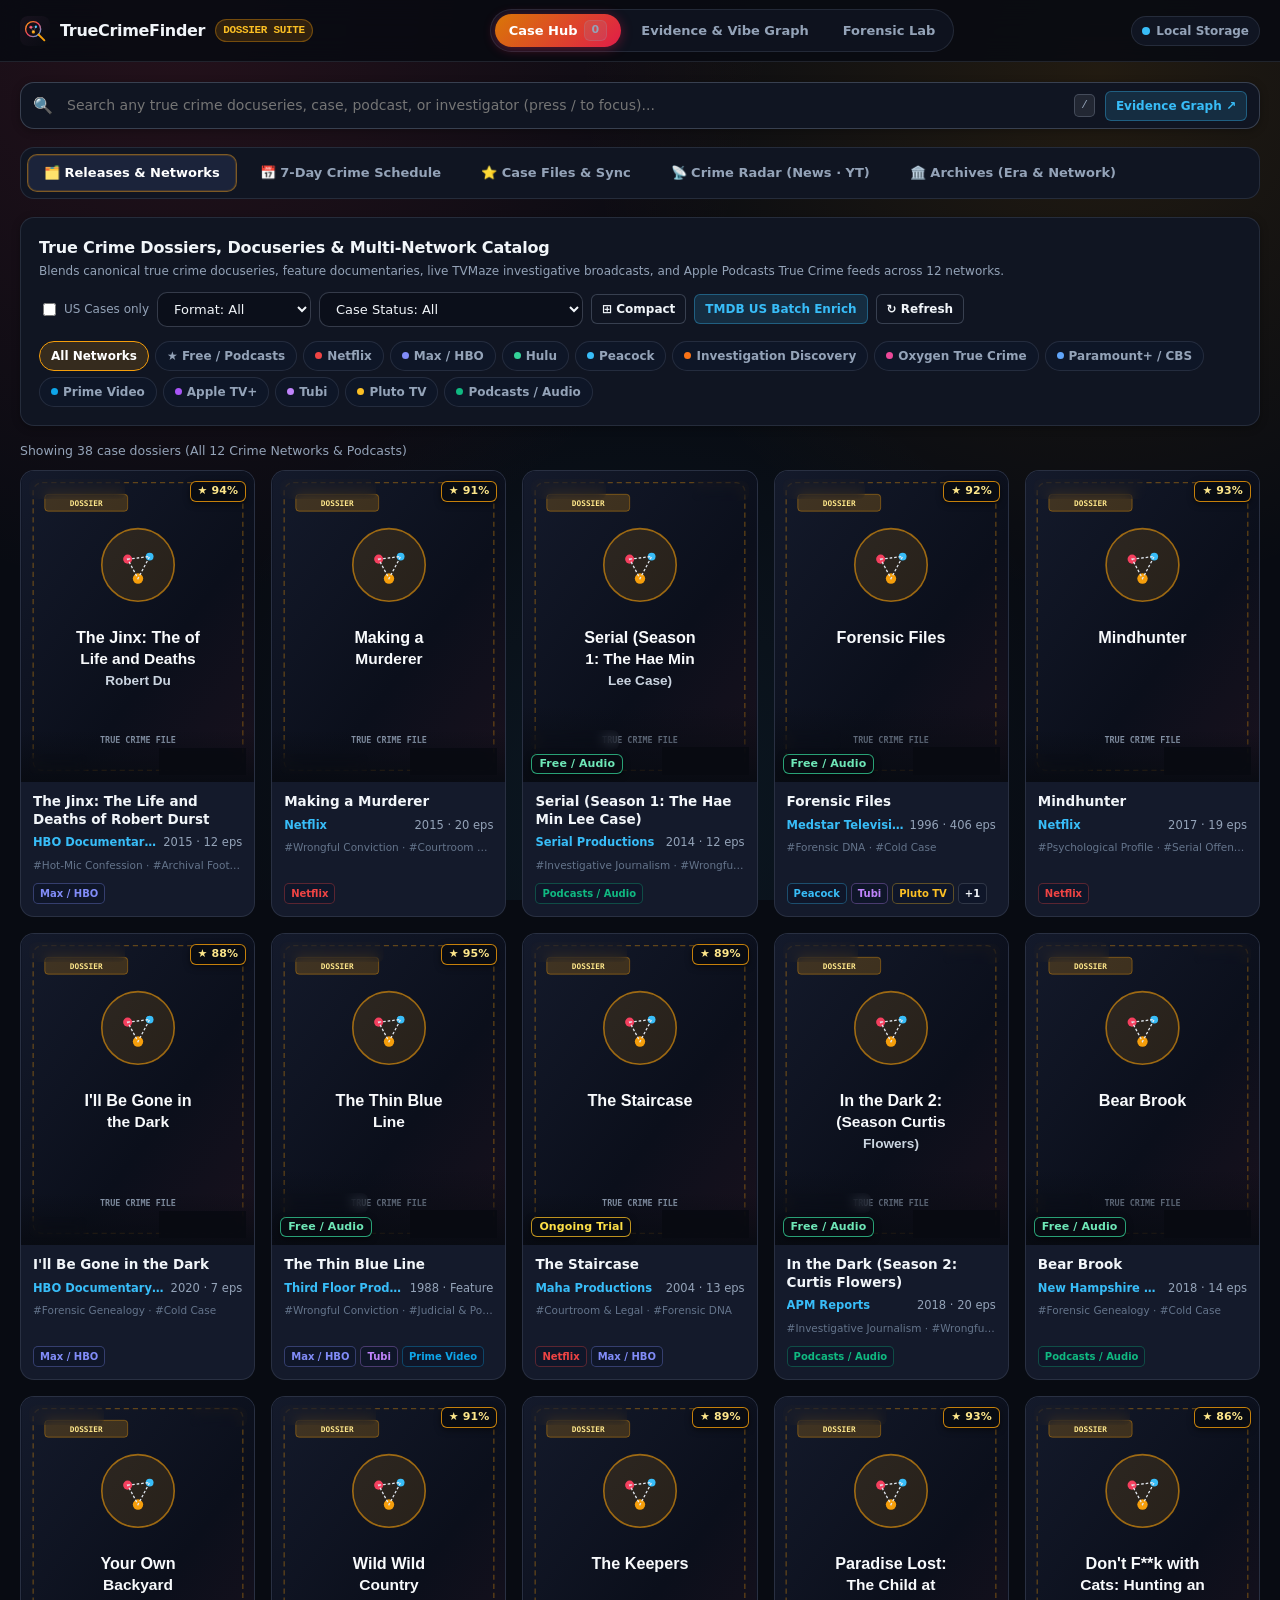
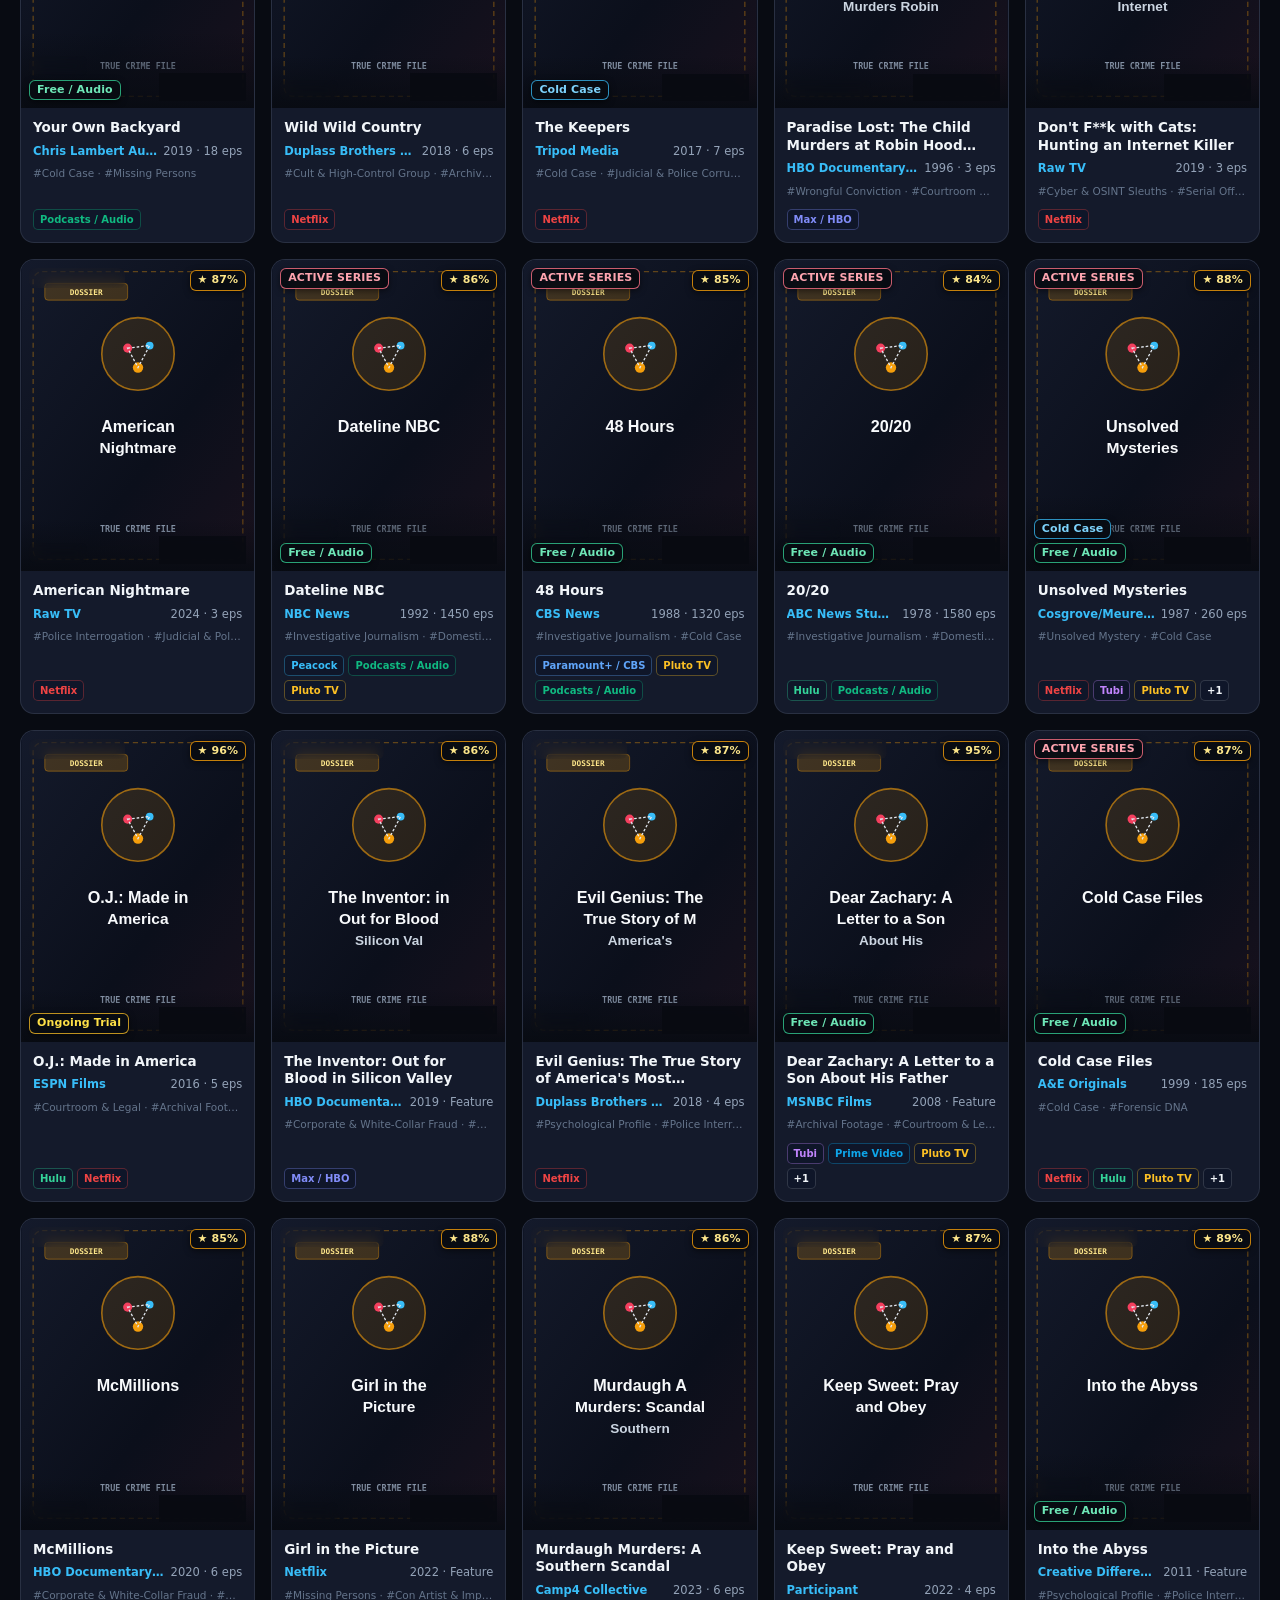
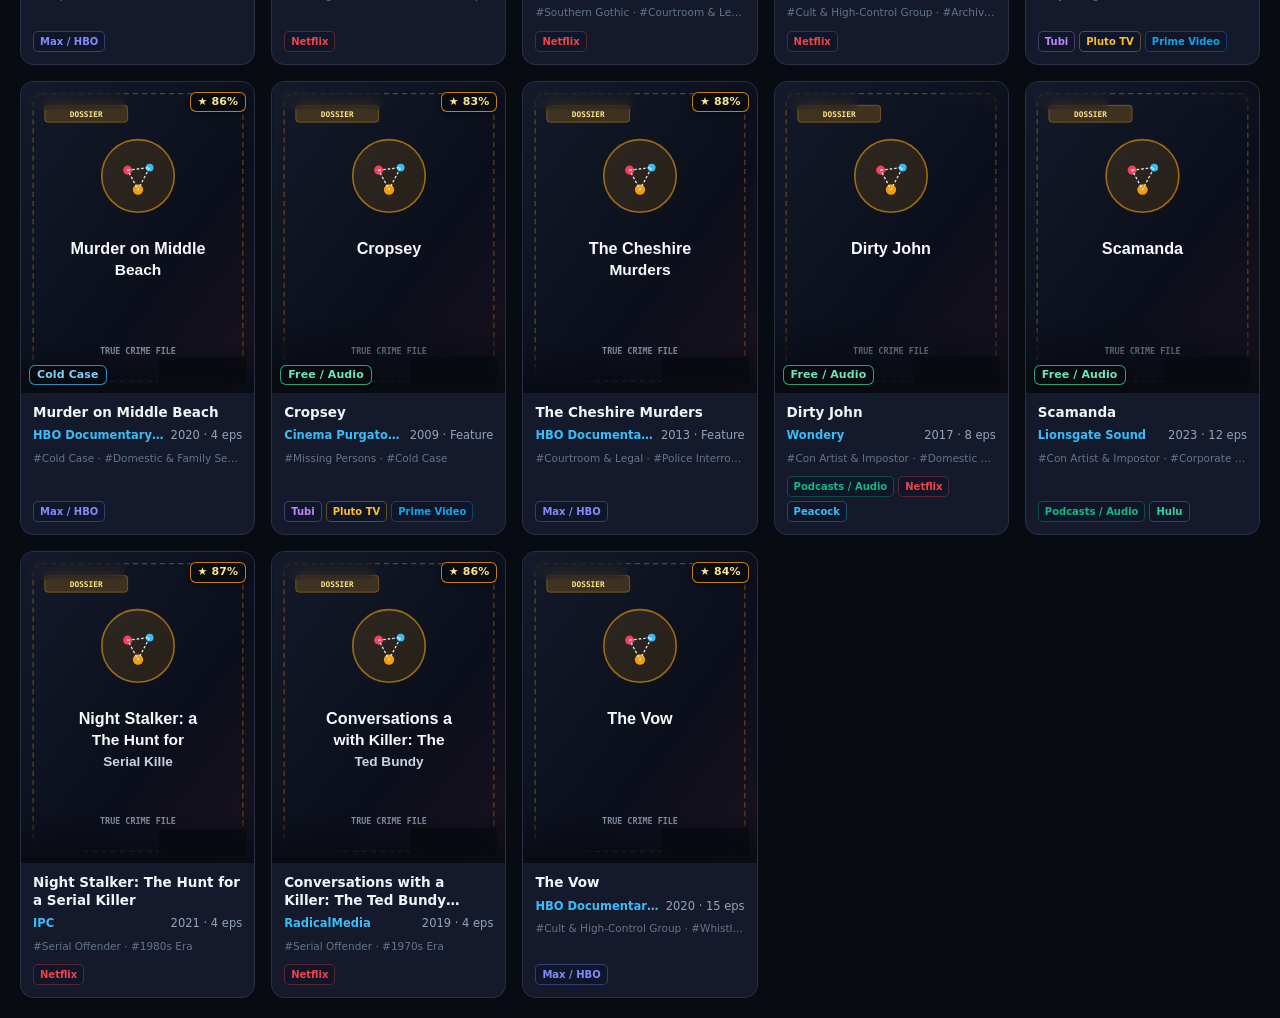
==== commit 7a48f5f0: "Tighten 7-day schedule filter to authentic true crime broadcasts and podcasts" ====
--- a/index.html
+++ b/index.html
@@ -618,7 +618,7 @@
 
         const query = `query ($start: Int, $end: Int) { past72h { airingSchedules } activeOnas { media } catalog { media } }`;
         try {
-          const cacheKey = forceRefresh ? null : `tc_releases_v2_${activePlatform}`;
+          const cacheKey = forceRefresh ? null : `tc_releases_v3_${activePlatform}`;
           const data = await AF.anilistQuery(query, { start: start72h, end: nowSec }, { cacheKey, ttl: AF.TTL_DYNAMIC });
 
           const mergedMap = new Map();
@@ -764,7 +764,7 @@
 
         try {
           const data = await AF.anilistQuery('query { airingSchedules }', { start: startSec, end: endSec }, {
-            cacheKey: forceRefresh ? null : `tc_sched_week_v2_${startSec}`,
+            cacheKey: forceRefresh ? null : `tc_sched_week_v3_${startSec}`,
             ttl: AF.TTL_DYNAMIC
           });
           scheduleCache = data?.p1?.airingSchedules || [];
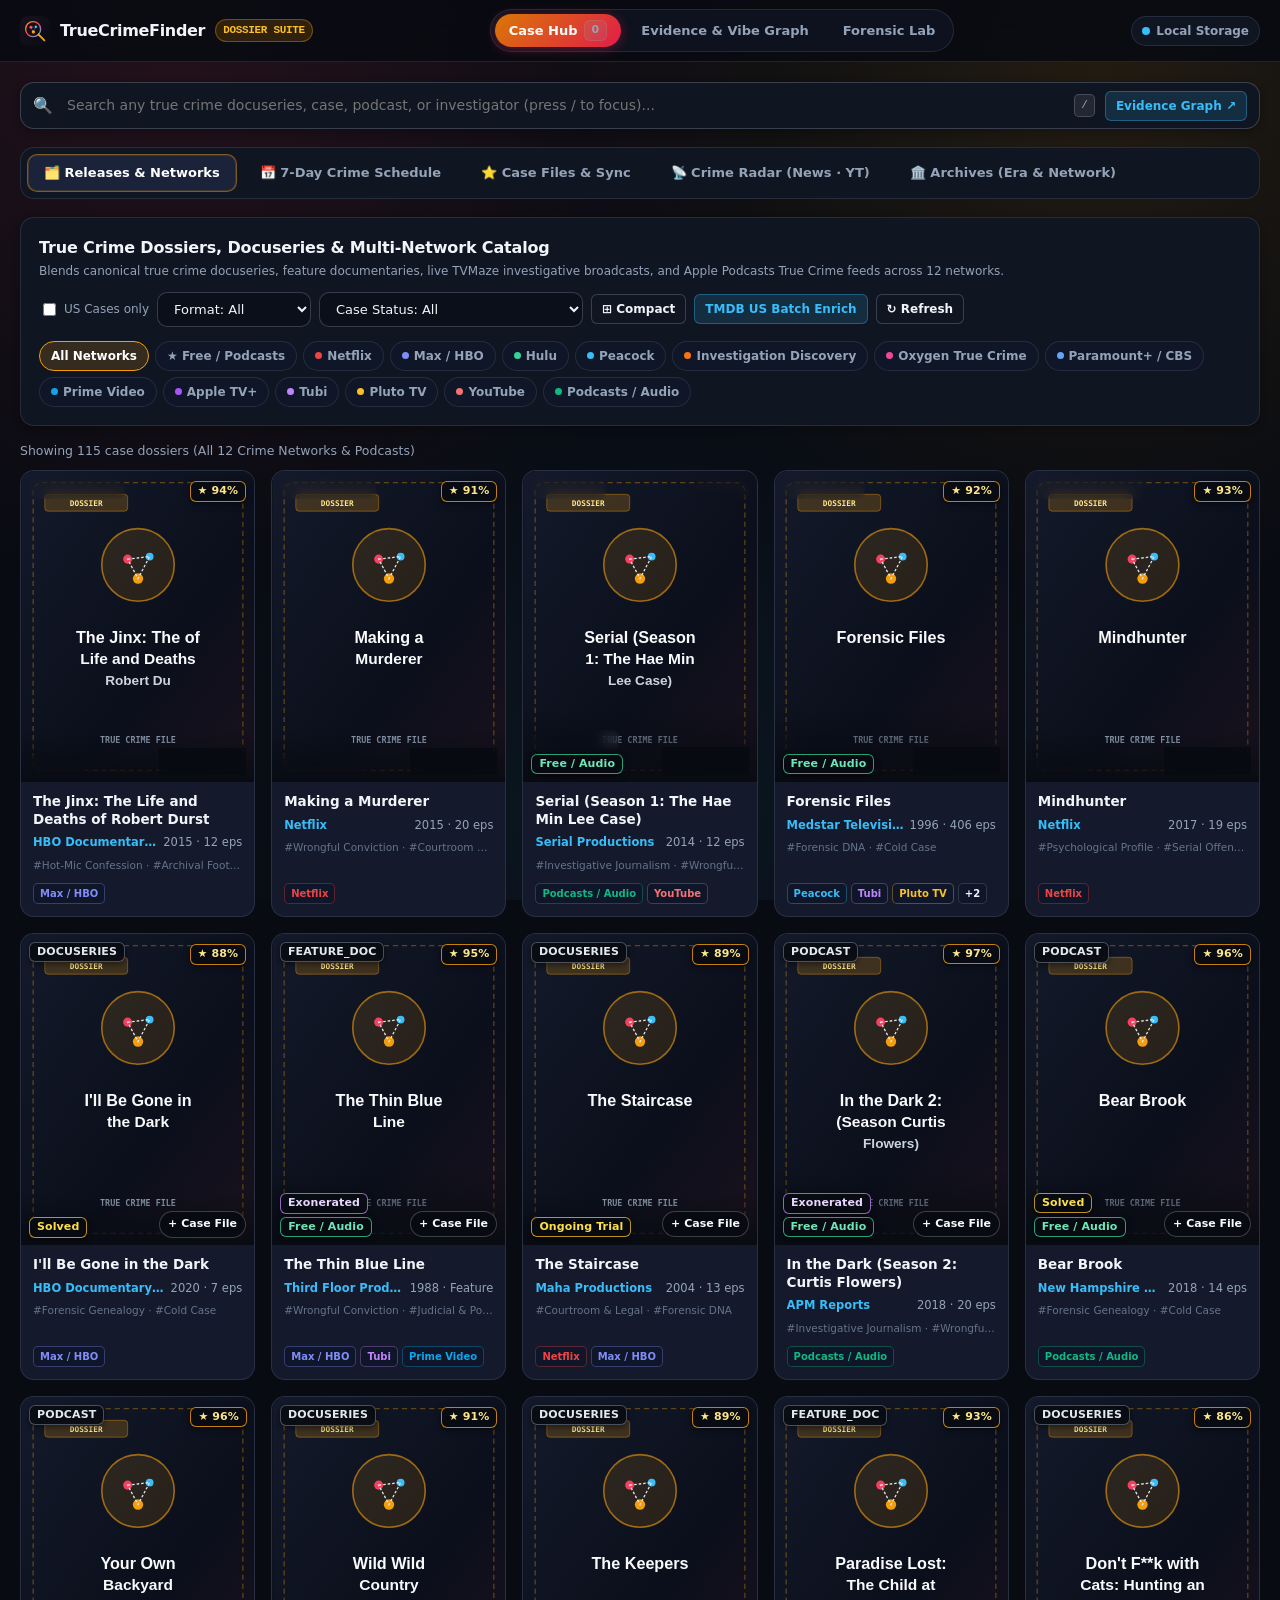
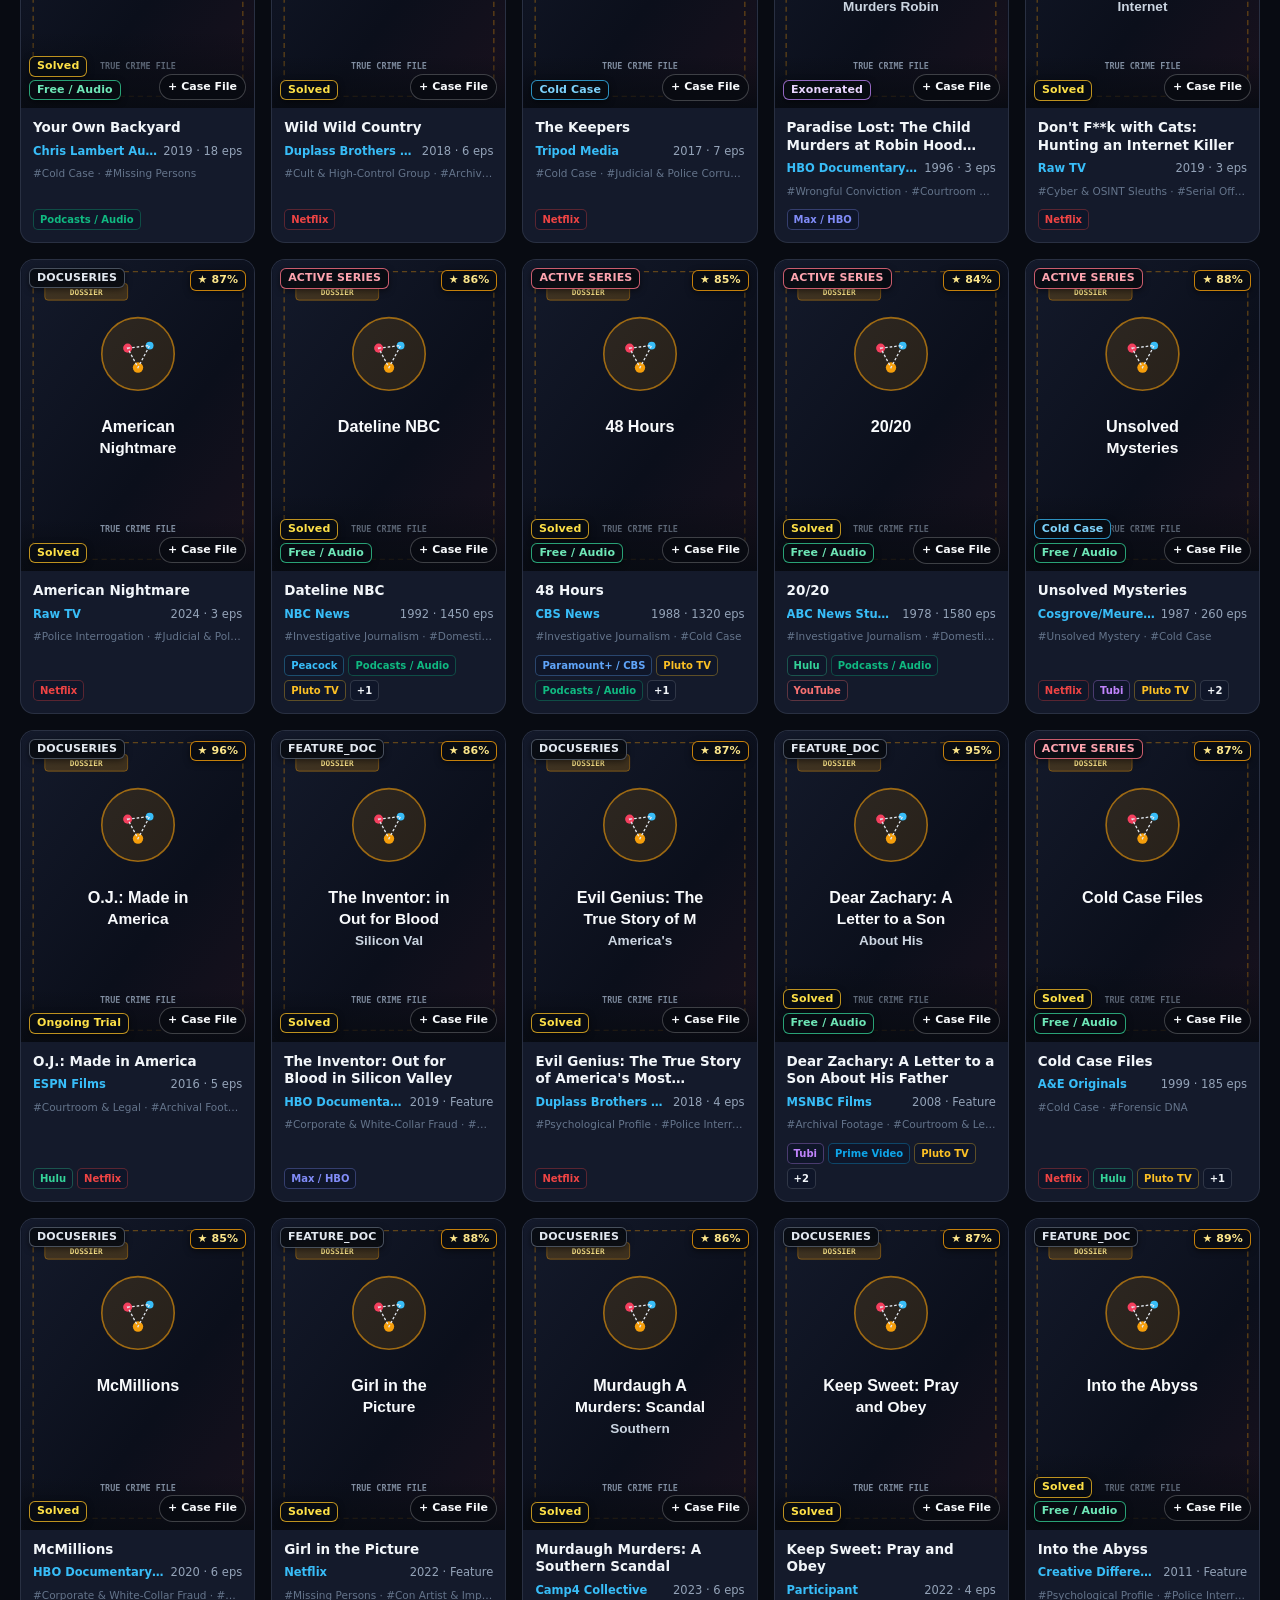
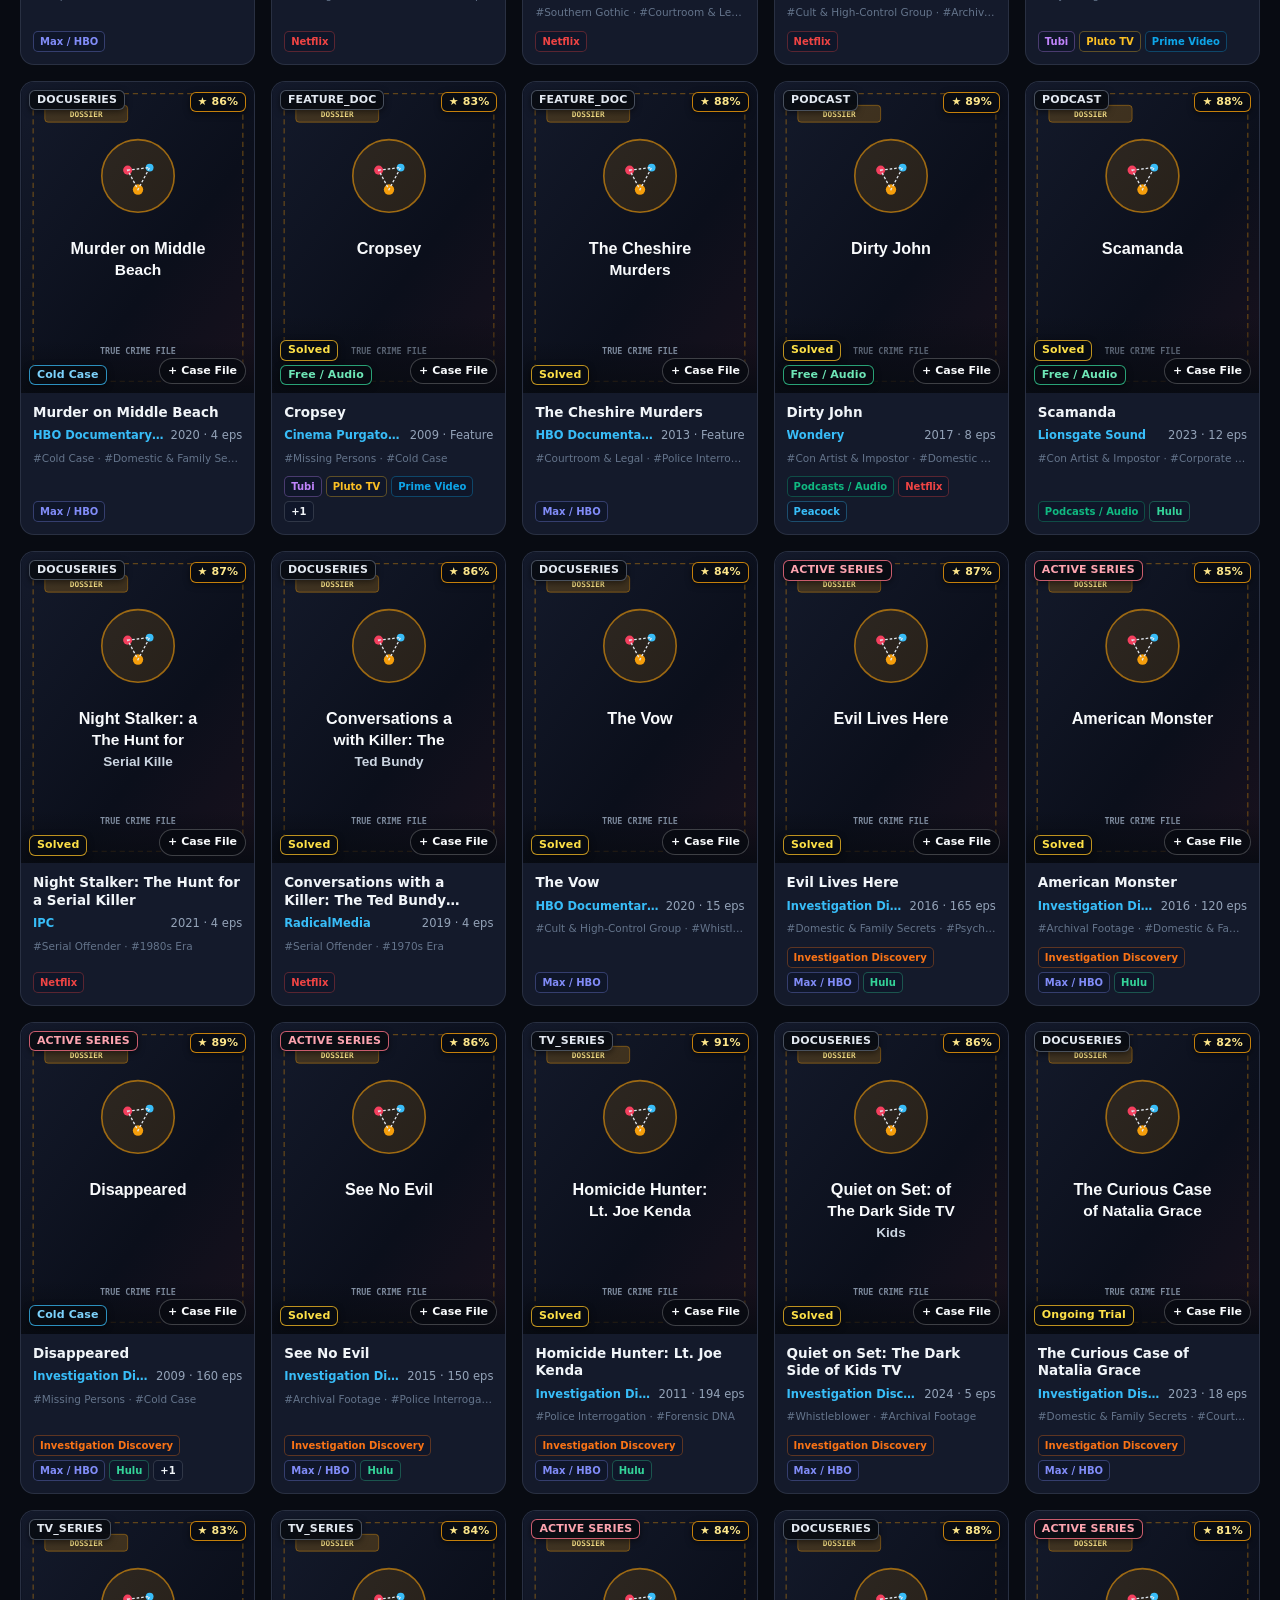
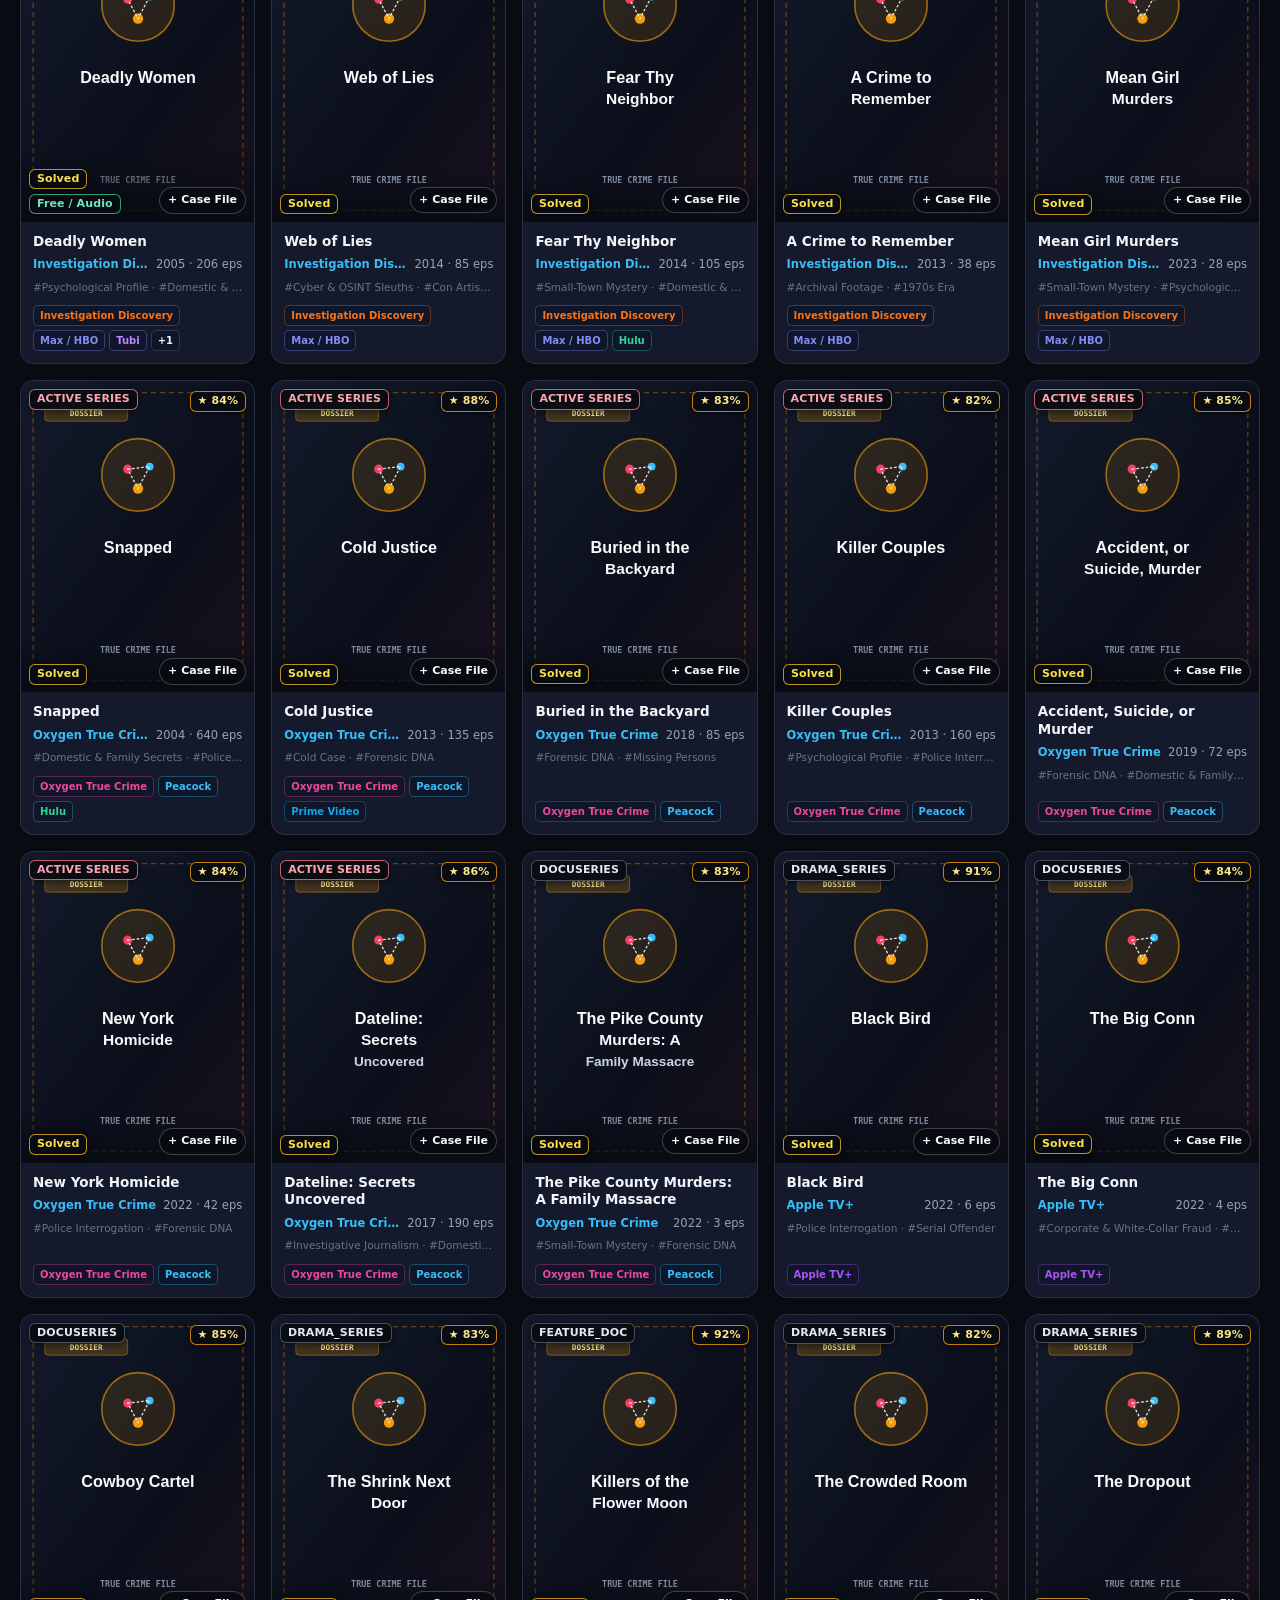
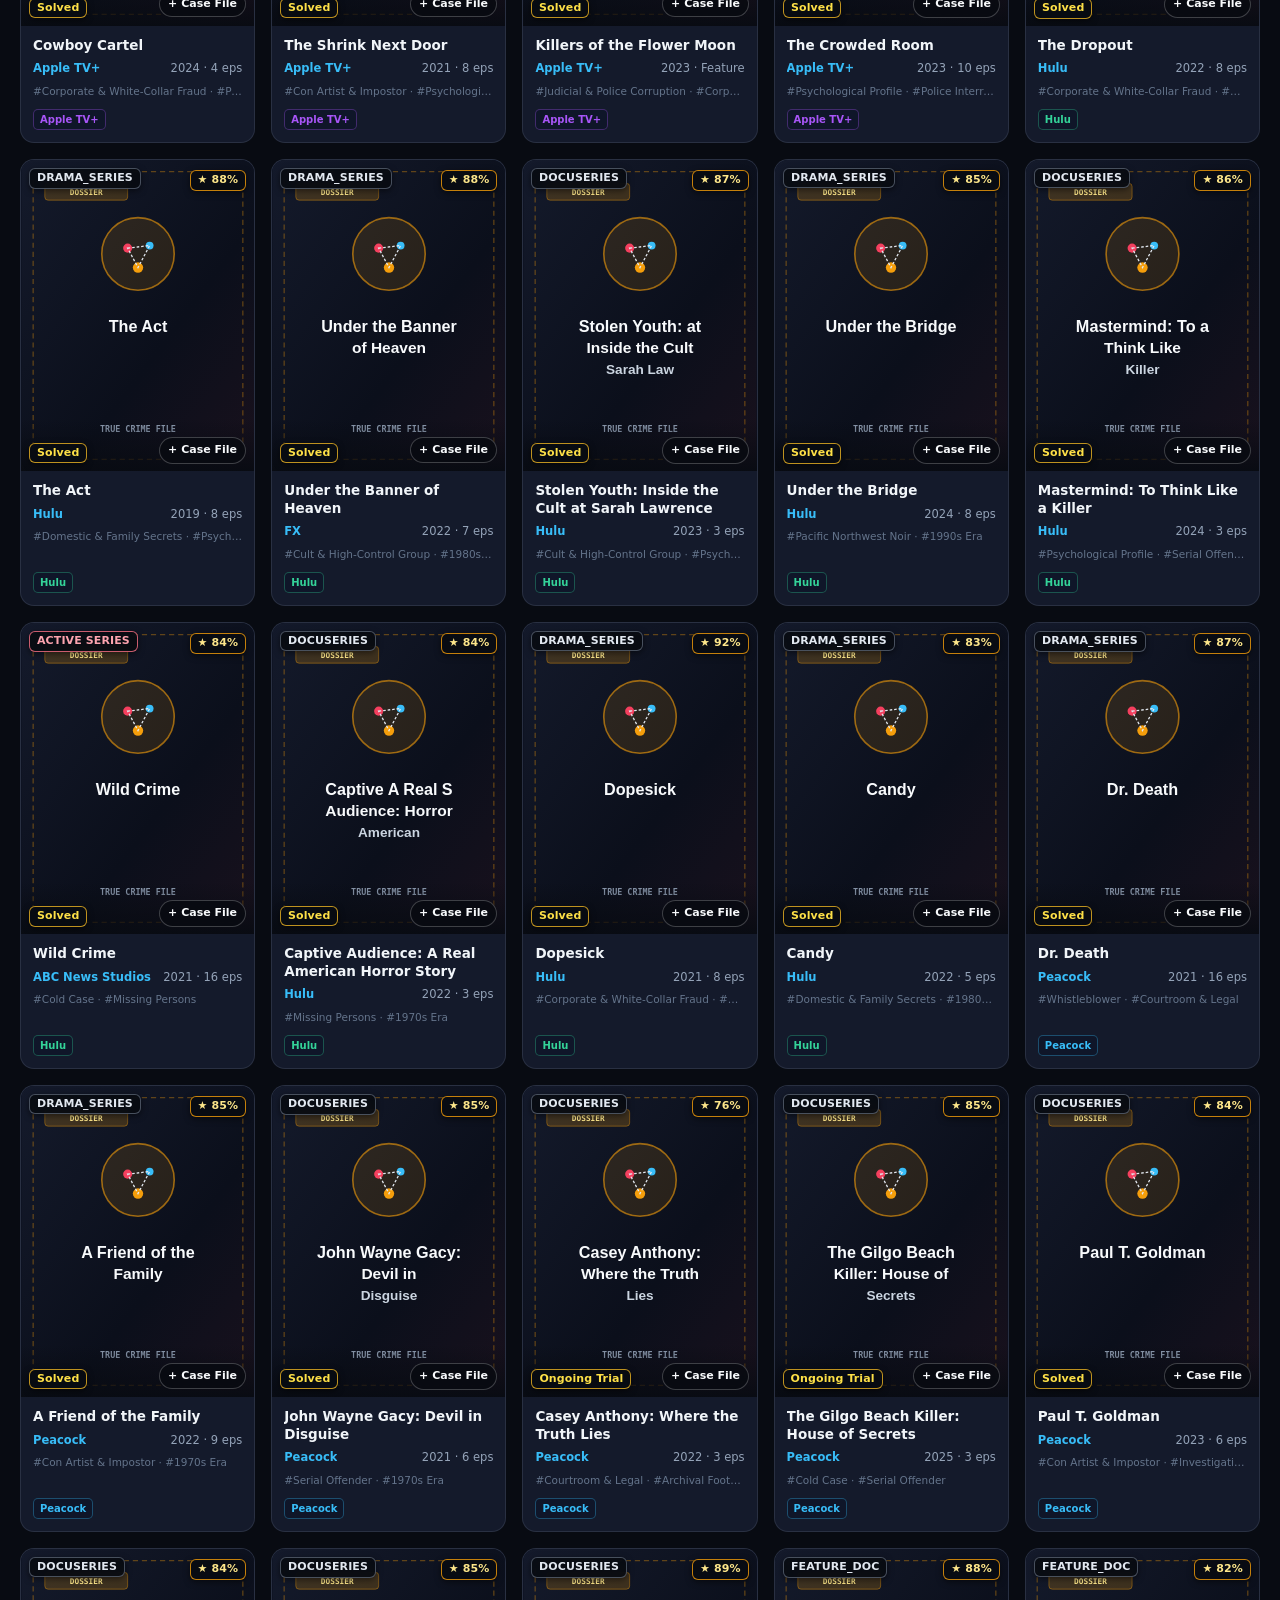
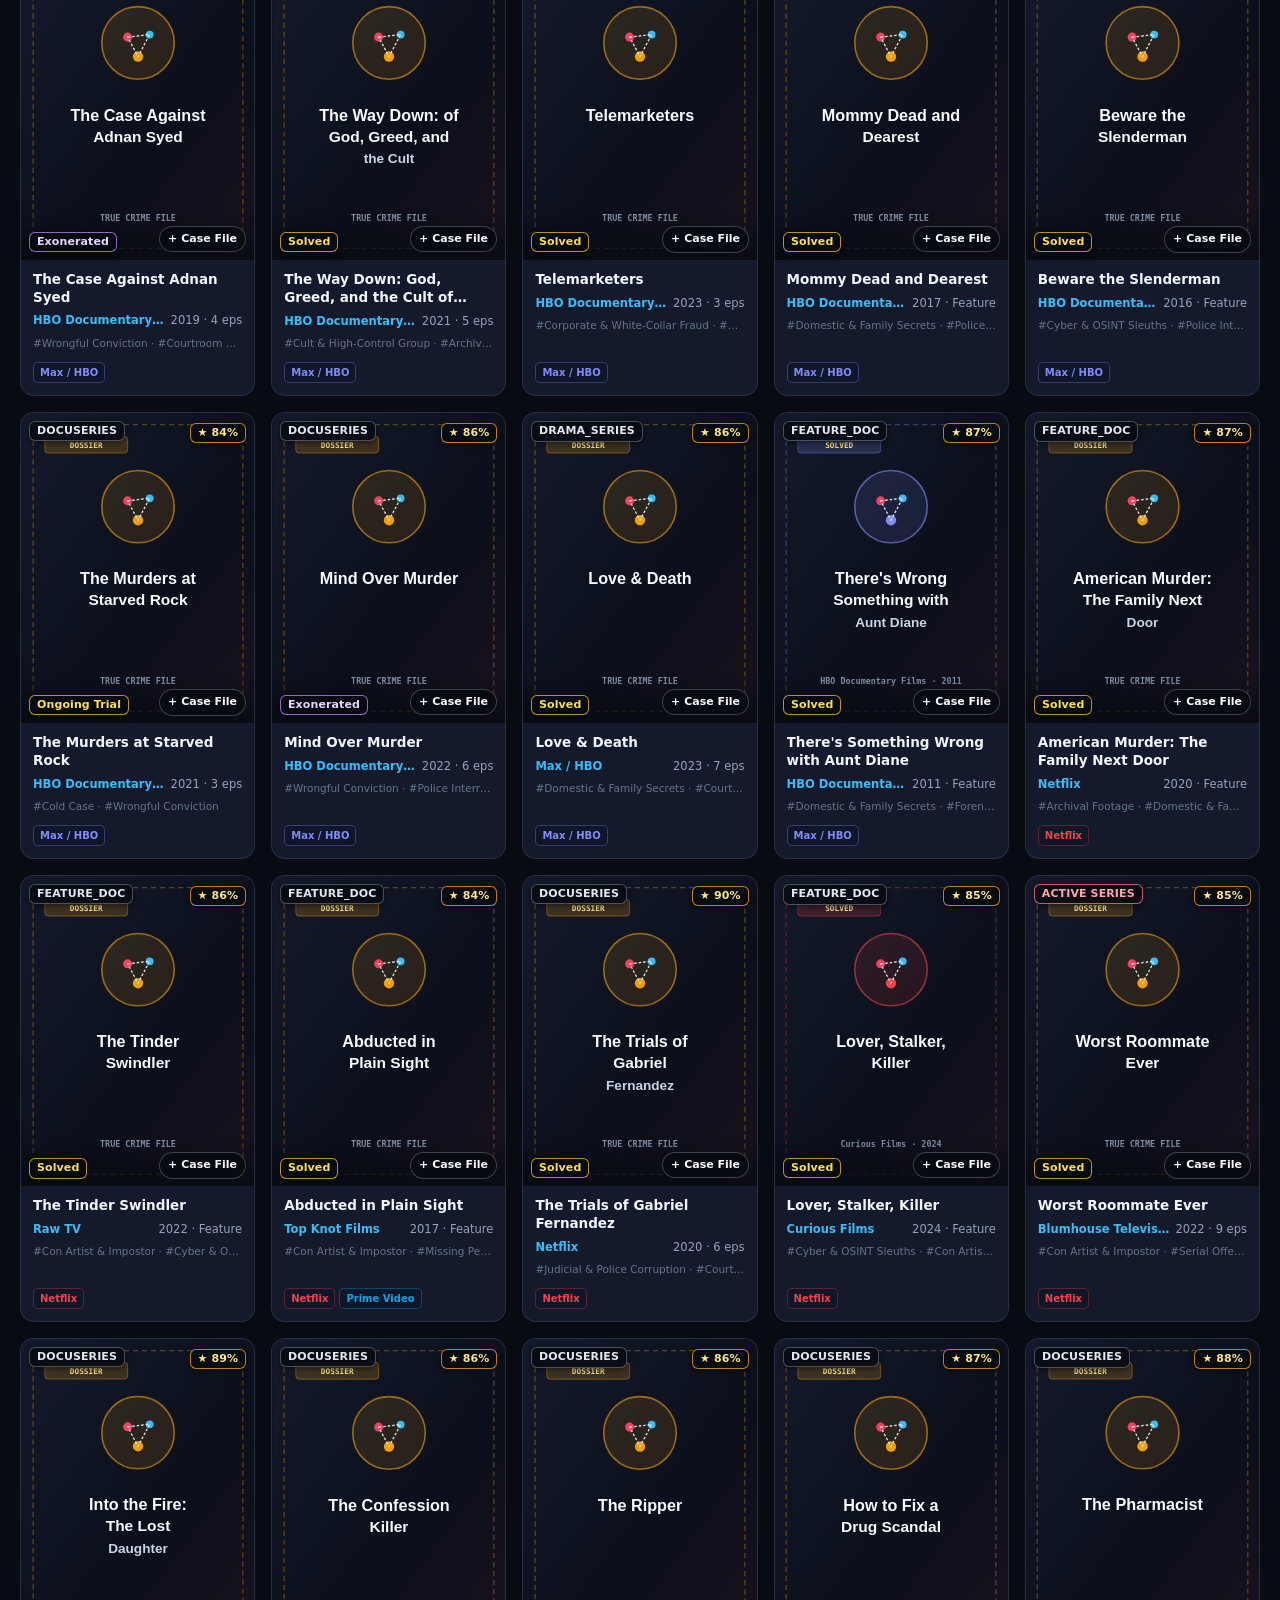
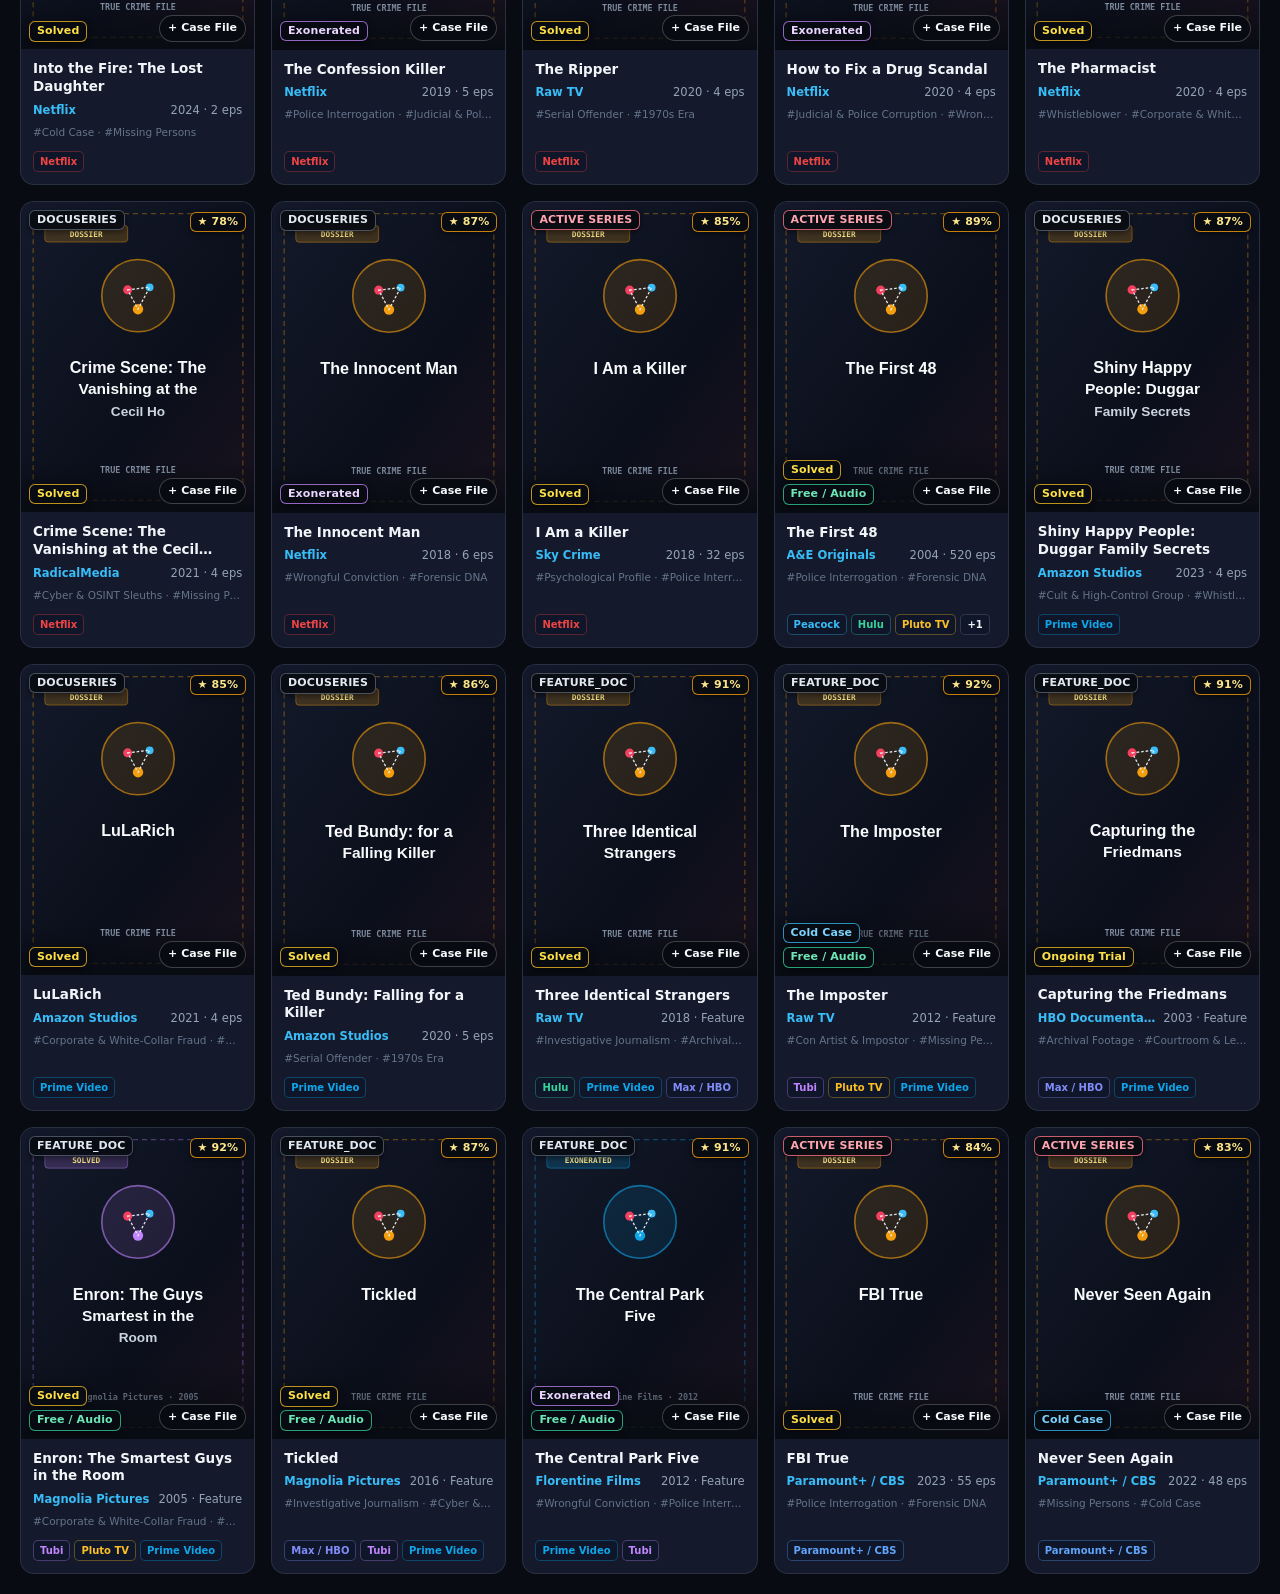
==== commit 7a419f7d: "Expand canonical catalog to 115 titles across all 12 platforms + add multi-topic TVMaze & live TMDB " ====
--- a/index.html
+++ b/index.html
@@ -340,6 +340,7 @@
     </section>
   </main>
 
+  <script src="./catalog-data.js"></script>
   <script src="./shared-core.js"></script>
   <script>
     (function () {
@@ -362,10 +363,11 @@
       let loadedTabs = new Set();
 
       const CURATED_STUDIOS = [
-        'HBO Documentary Films', 'Netflix', 'Serial Productions', 'NBC News',
-        'CBS News', 'ABC News Studios', 'Wondery', 'APM Reports',
-        'New Hampshire Public Radio', 'Raw TV', 'A&E Originals',
-        'Duplass Brothers Productions', 'ESPN Films', 'Cosgrove/Meurer Productions'
+        'Investigation Discovery', 'Oxygen True Crime', 'HBO Documentary Films', 'Netflix',
+        'Hulu', 'Peacock', 'Apple TV+', 'Amazon Studios', 'Paramount+ / CBS',
+        'A&E Originals', 'Medstar Television', 'Raw TV', 'NBC News', 'CBS News',
+        'ABC News Studios', 'Serial Productions', 'Wondery', 'APM Reports',
+        'New Hampshire Public Radio', 'Duplass Brothers Productions', 'ESPN Films', 'Cosgrove/Meurer Productions'
       ];
 
       function switchTab(tabName) {
@@ -618,8 +620,8 @@
 
         const query = `query ($start: Int, $end: Int) { past72h { airingSchedules } activeOnas { media } catalog { media } }`;
         try {
-          const cacheKey = forceRefresh ? null : `tc_releases_v3_${activePlatform}`;
-          const data = await AF.anilistQuery(query, { start: start72h, end: nowSec }, { cacheKey, ttl: AF.TTL_DYNAMIC });
+          const cacheKey = forceRefresh ? null : `tc_releases_v4_${activePlatform}`;
+          const data = await AF.anilistQuery(query, { start: start72h, end: nowSec, platform: activePlatform }, { cacheKey, ttl: AF.TTL_DYNAMIC });
 
           const mergedMap = new Map();
           for (const sched of (data?.past72h?.airingSchedules || [])) {
@@ -1384,7 +1386,22 @@
         const rangeLabel = activeArchiveDecade ? `${startYr}s (${startYr}–${endYr})` : String(year);
         const eraTag = activeArchiveDecade === 1970 ? '1970s Era' : activeArchiveDecade === 1980 ? '1980s Era' : activeArchiveDecade === 1990 ? '1990s Era' : null;
 
-        let list = AF.CANONICAL_DOSSIER_LIST.filter(m => {
+        grid.innerHTML = `<div class="empty-state" style="grid-column:1/-1;"><span class="spinner"></span> Scanning ${rangeLabel} true crime archives (Canonical + TVMaze${AF.getState().settings.tmdbKey ? ' + TMDB Discover' : ''})...</div>`;
+
+        const [tvPool, tmdbPool] = await Promise.all([
+          AF.fetchExpandedTvMazeCatalog(),
+          AF.fetchTmdbTrueCrimeDiscover({ startYear: startYr, endYear: endYr, pages: 2 })
+        ]);
+        const seen = new Set();
+        const combined = [];
+        for (const m of [...AF.CANONICAL_DOSSIER_LIST, ...tmdbPool, ...tvPool]) {
+          const k = AF.getDisplayTitle(m).toLowerCase();
+          if (seen.has(k)) continue;
+          seen.add(k);
+          combined.push(m);
+        }
+
+        let list = combined.filter(m => {
           const yrMatch = (m.seasonYear >= startYr && m.seasonYear <= endYr) ||
             (eraTag && (m.tags || []).some(t => t.name === eraTag));
           if (!yrMatch) return false;
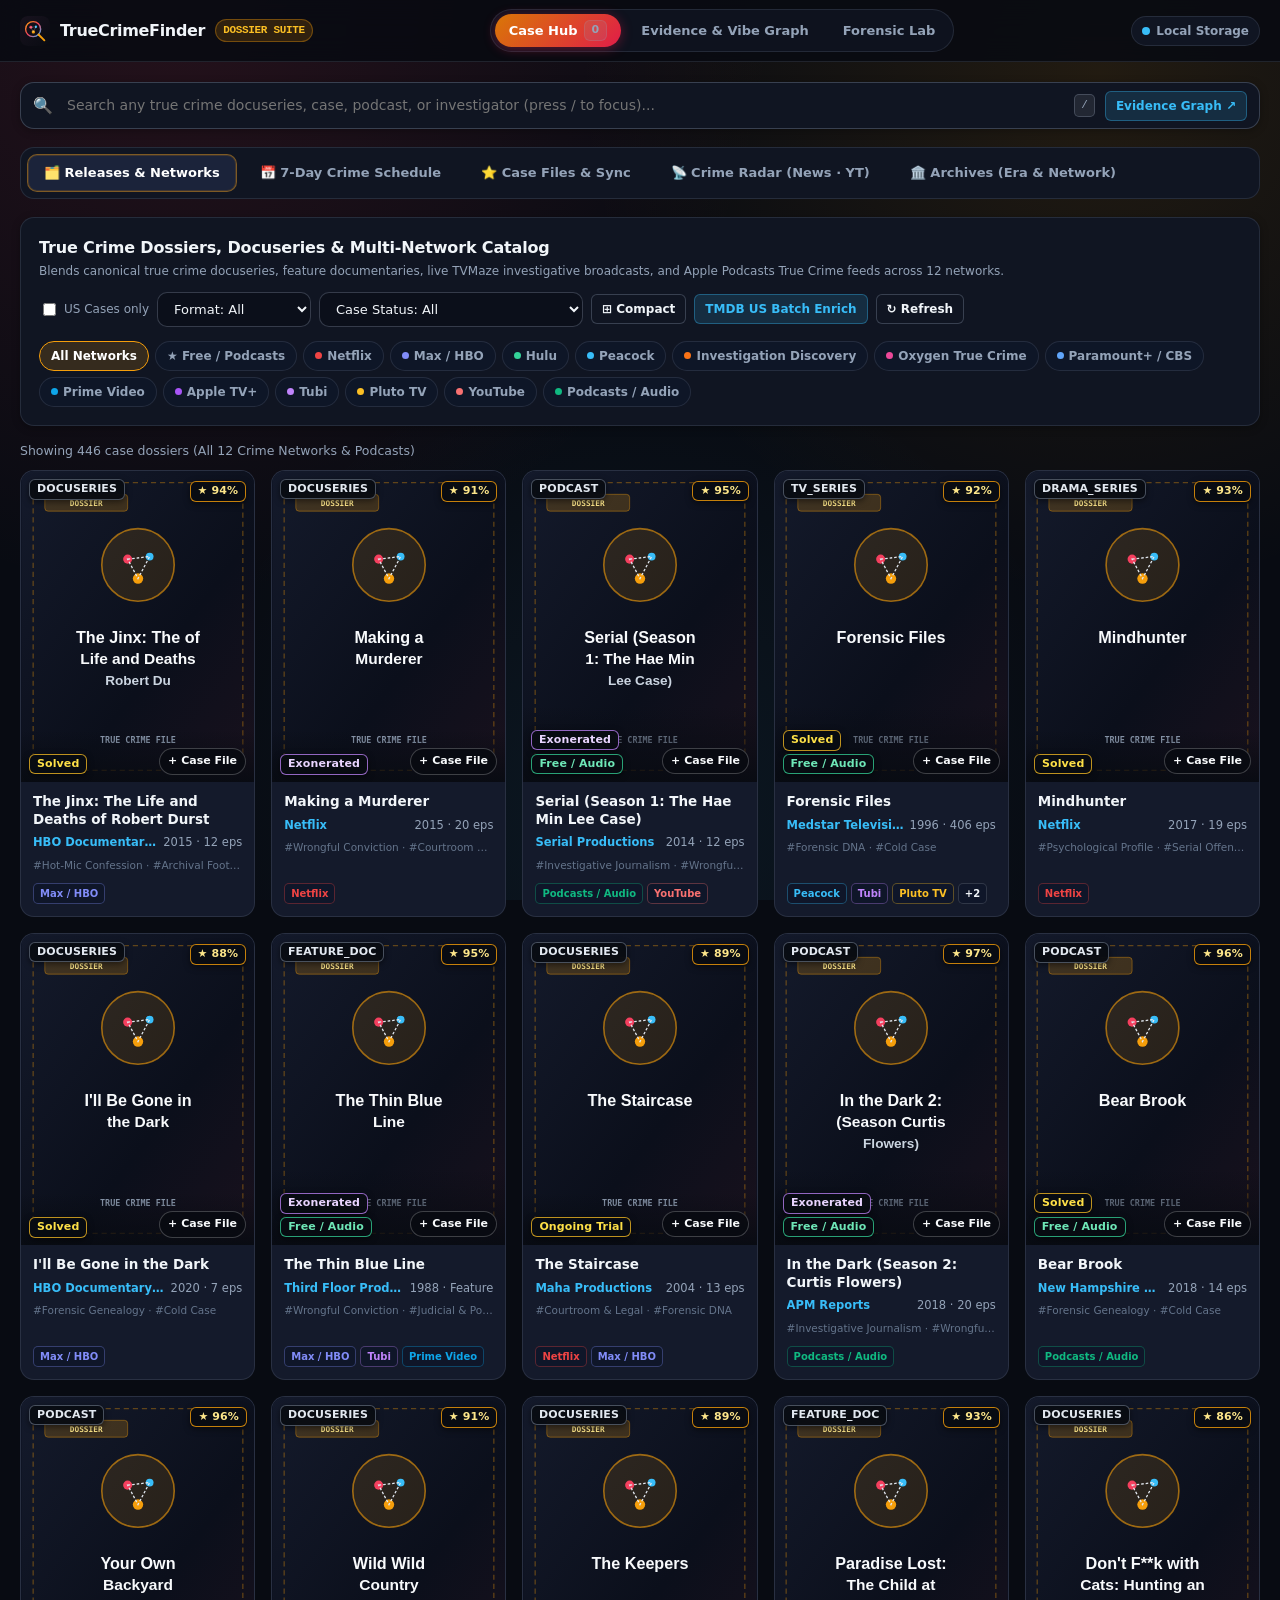
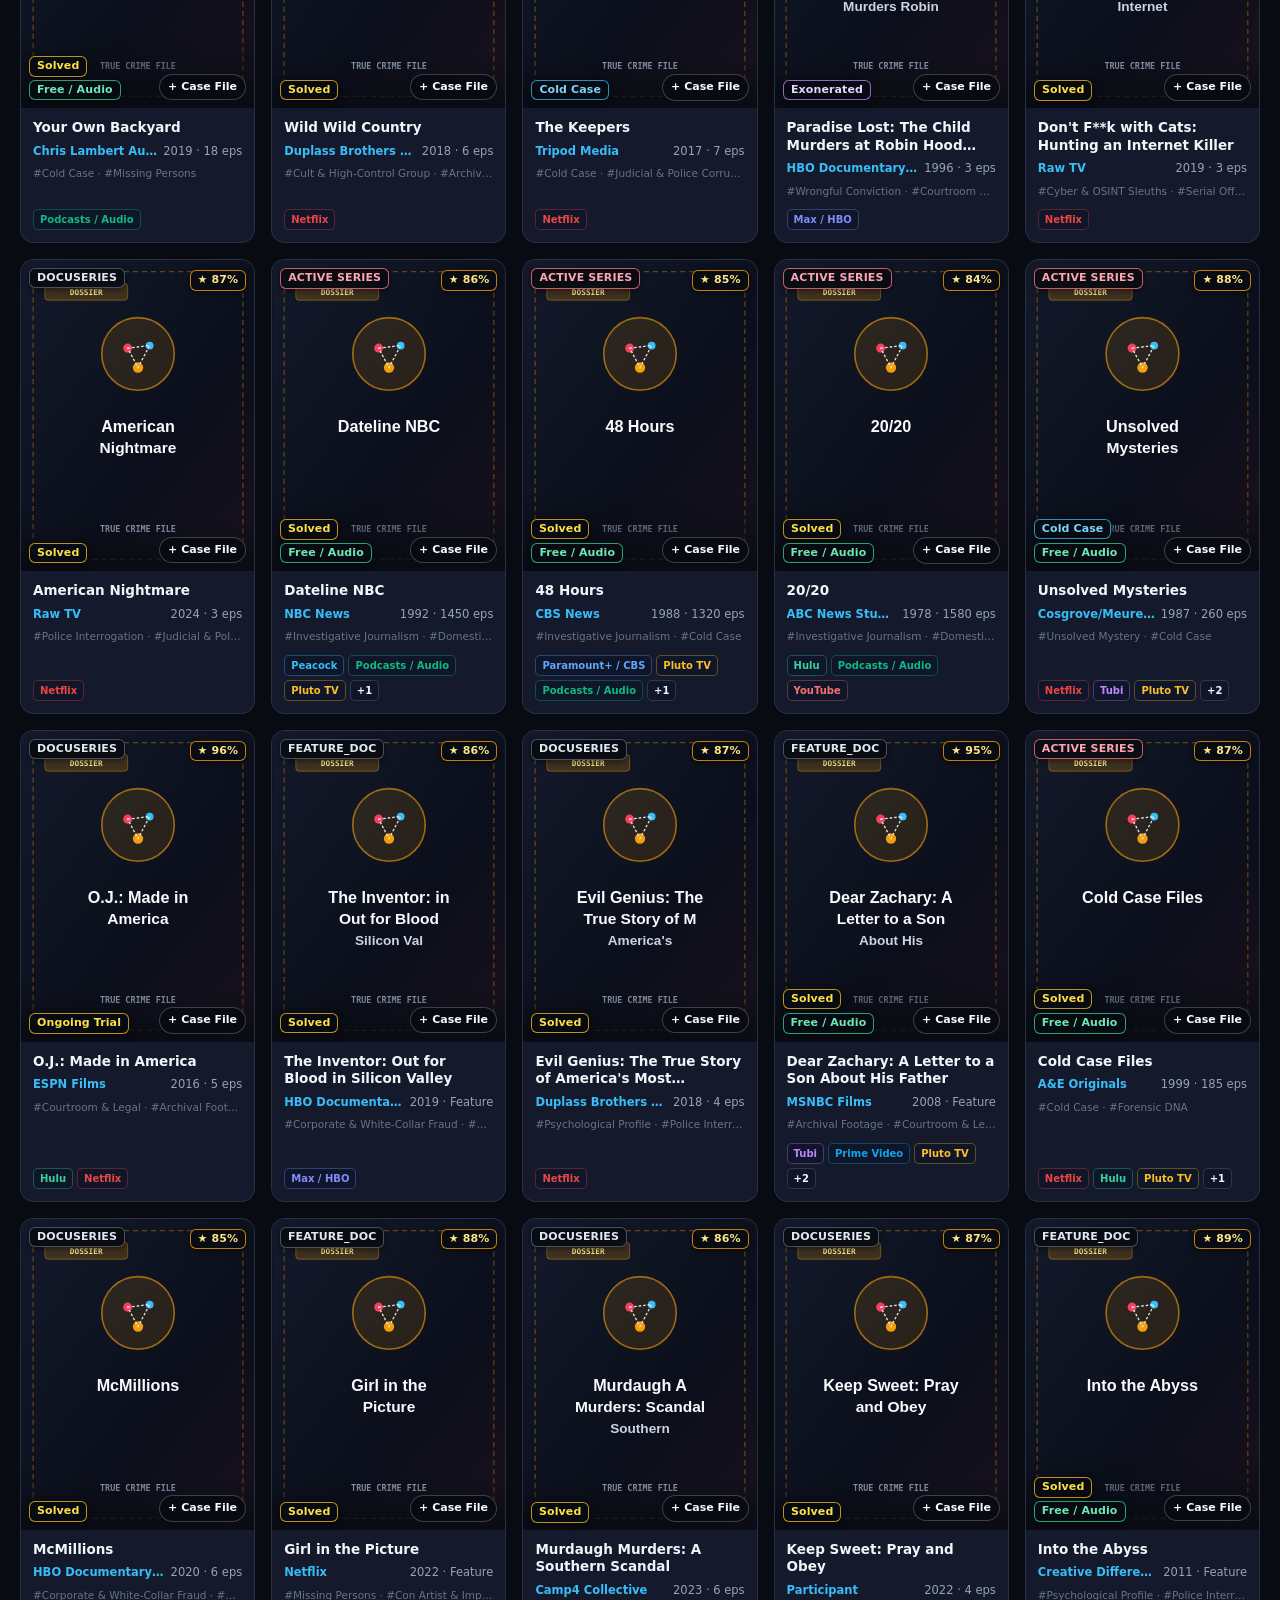
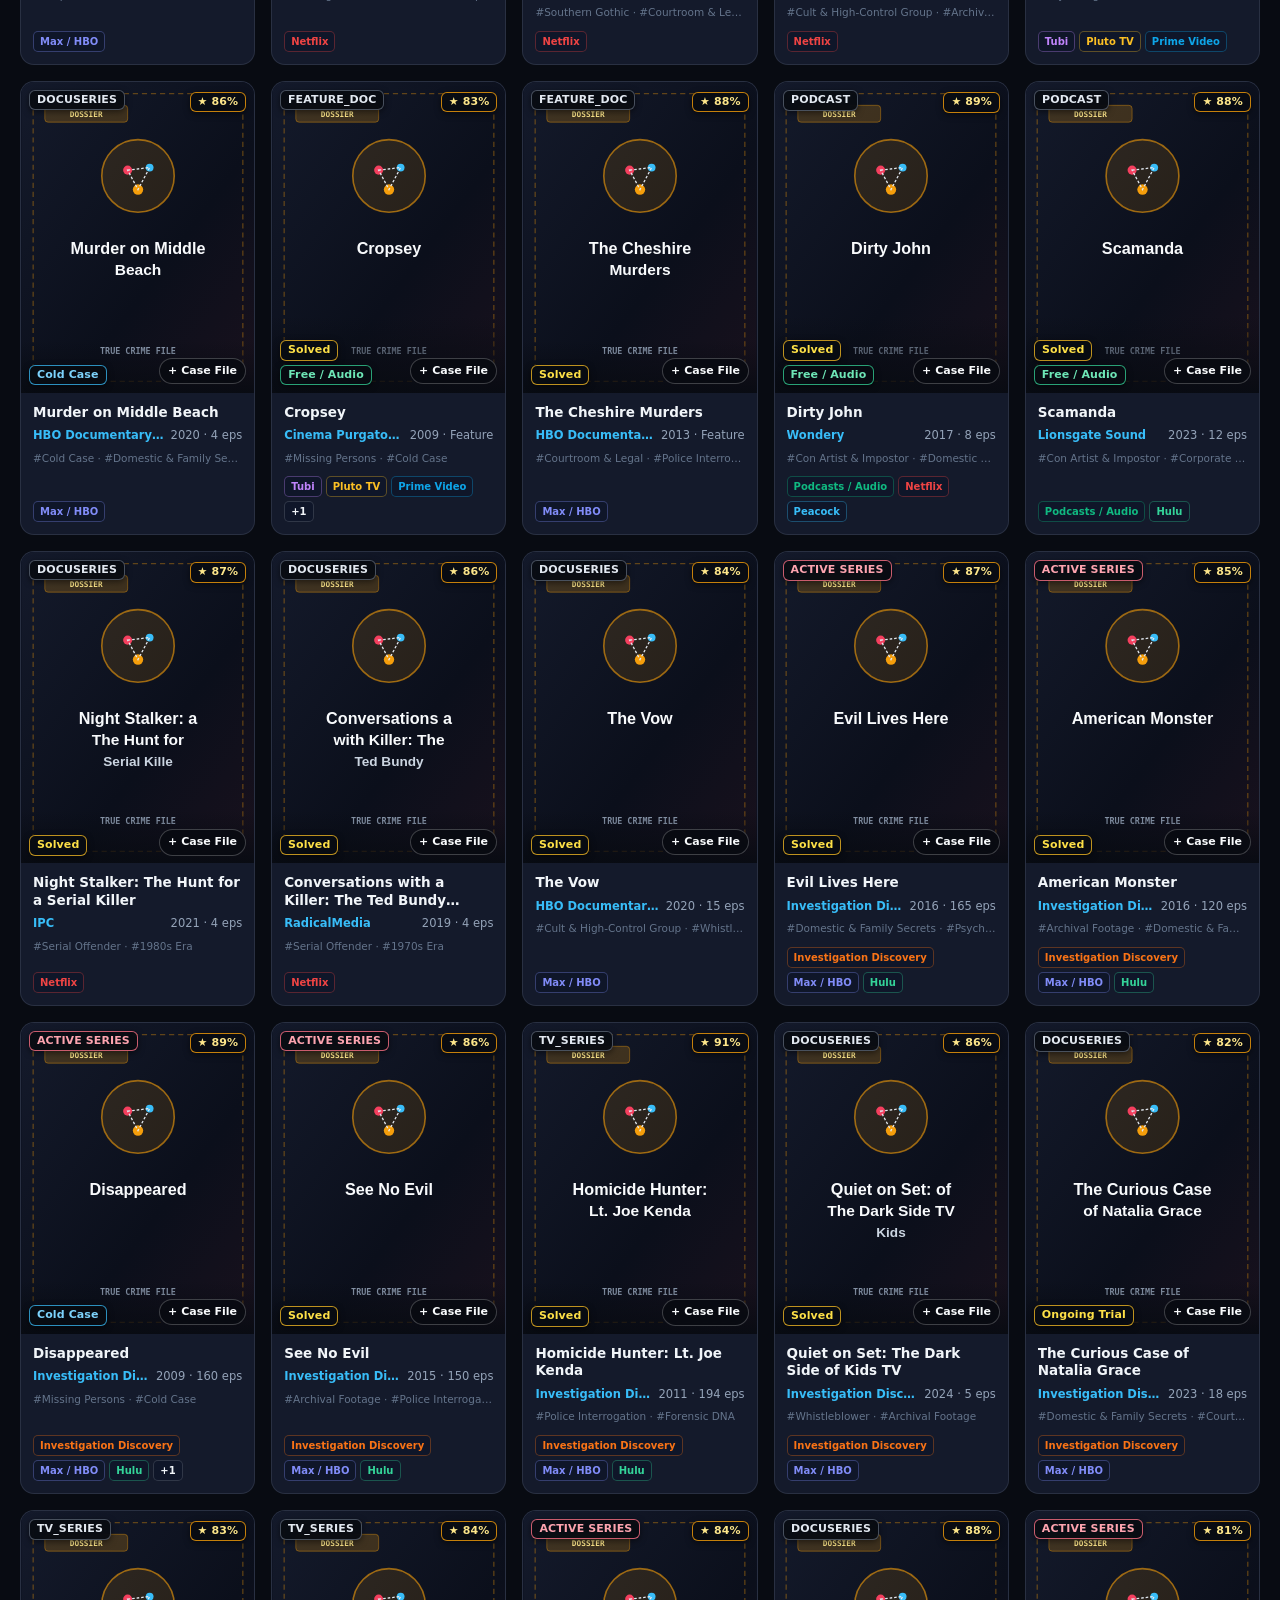
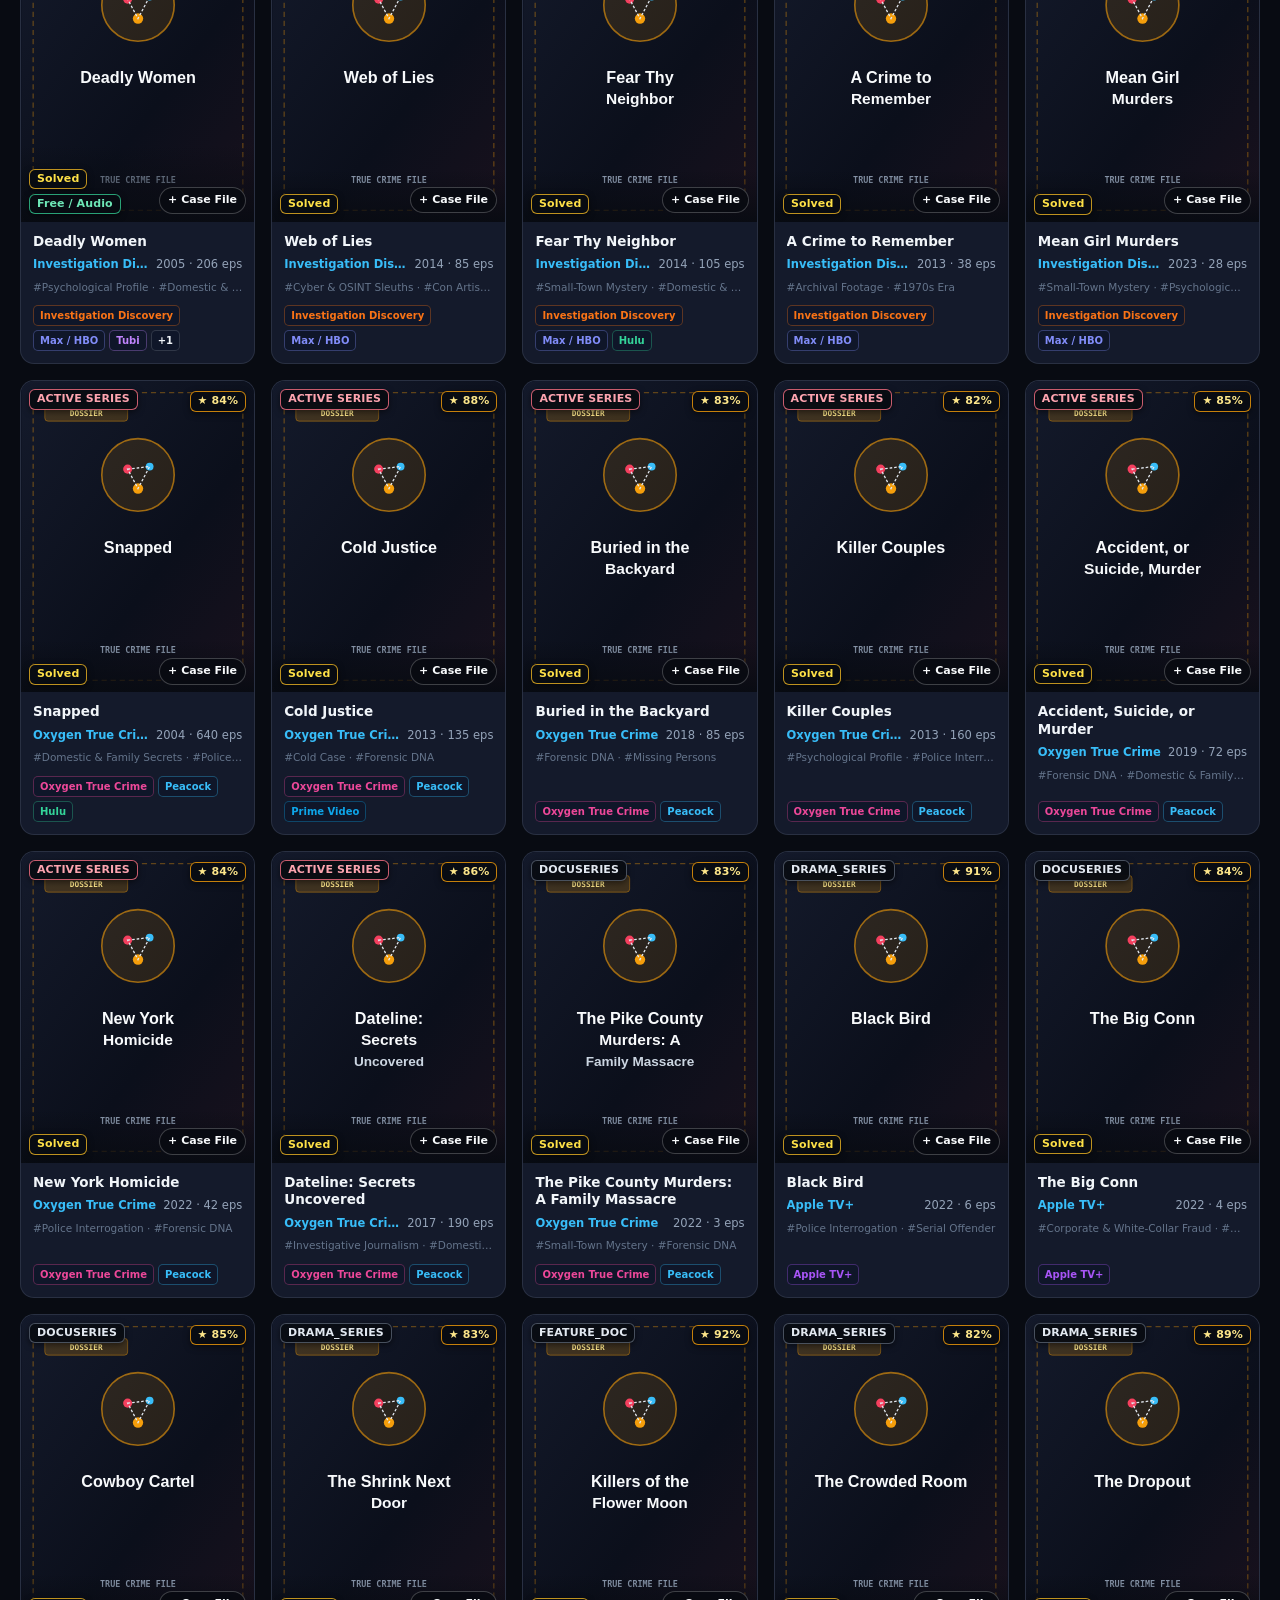
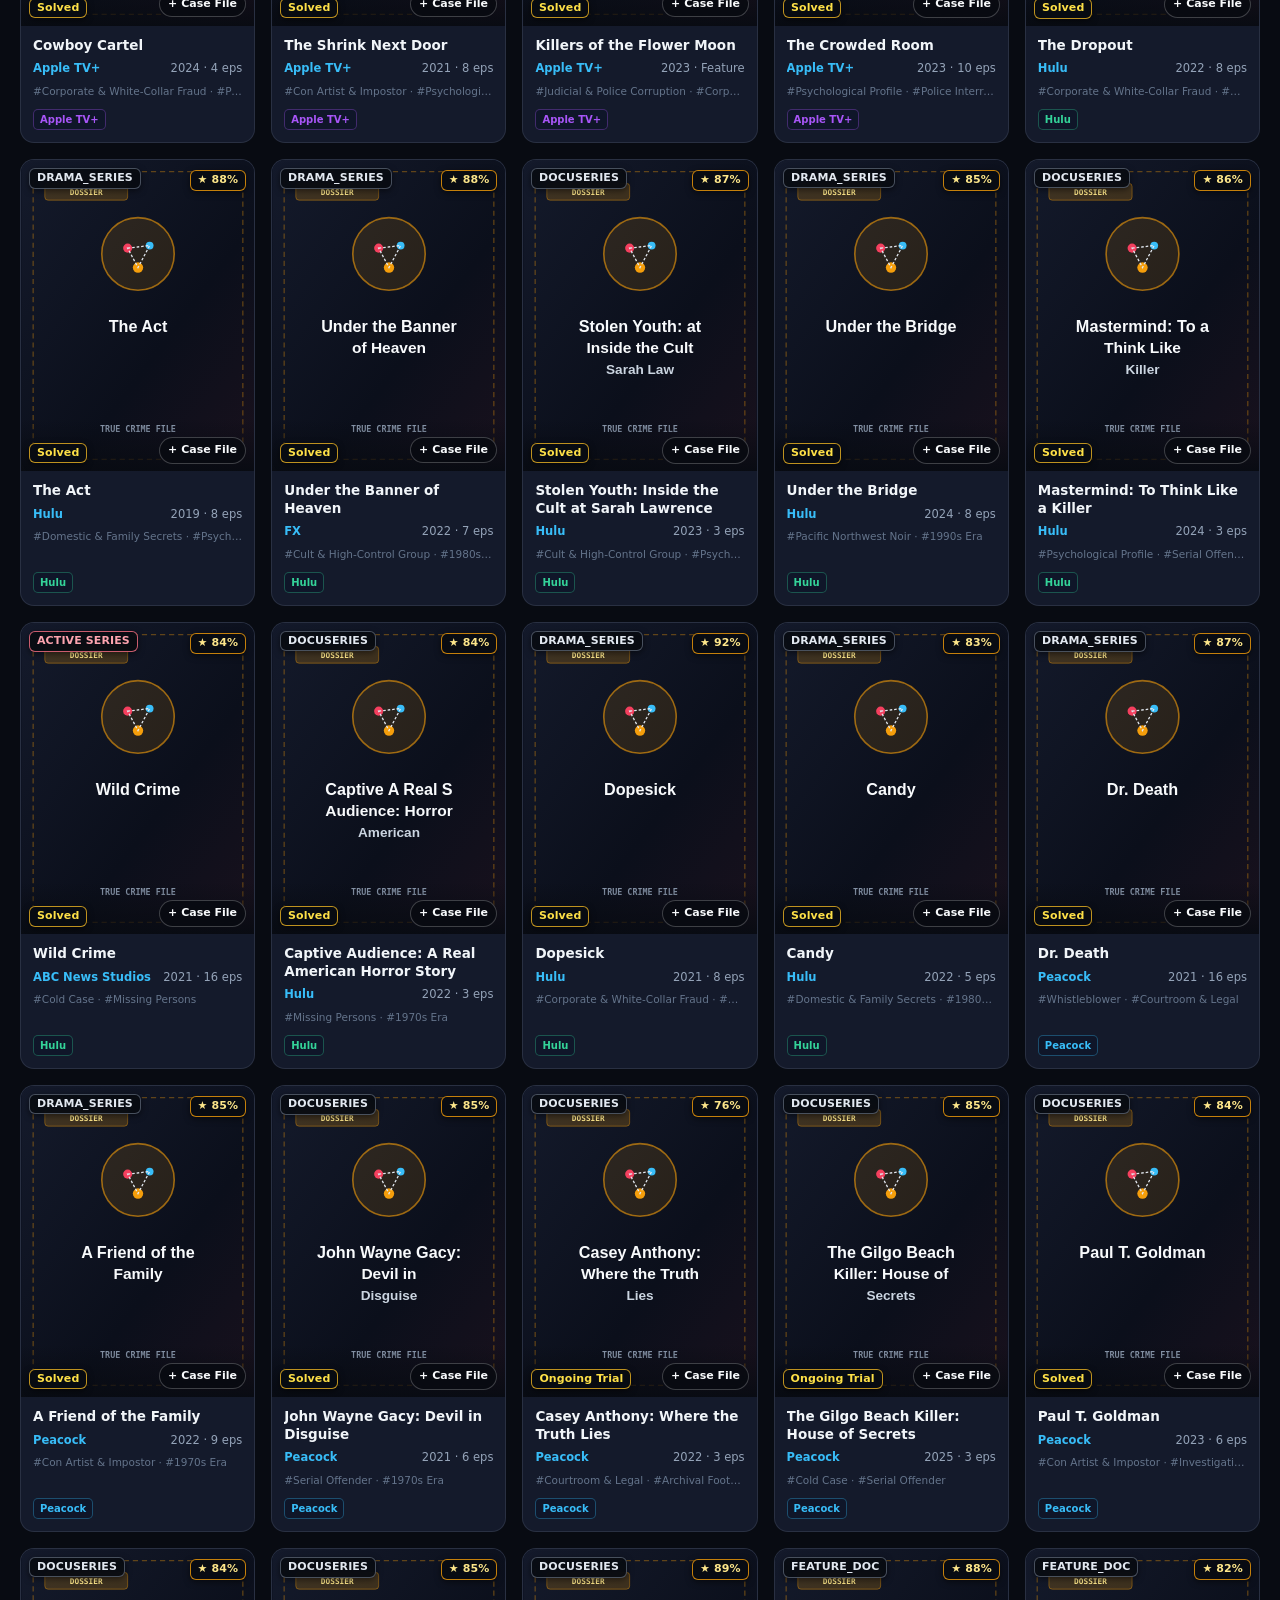
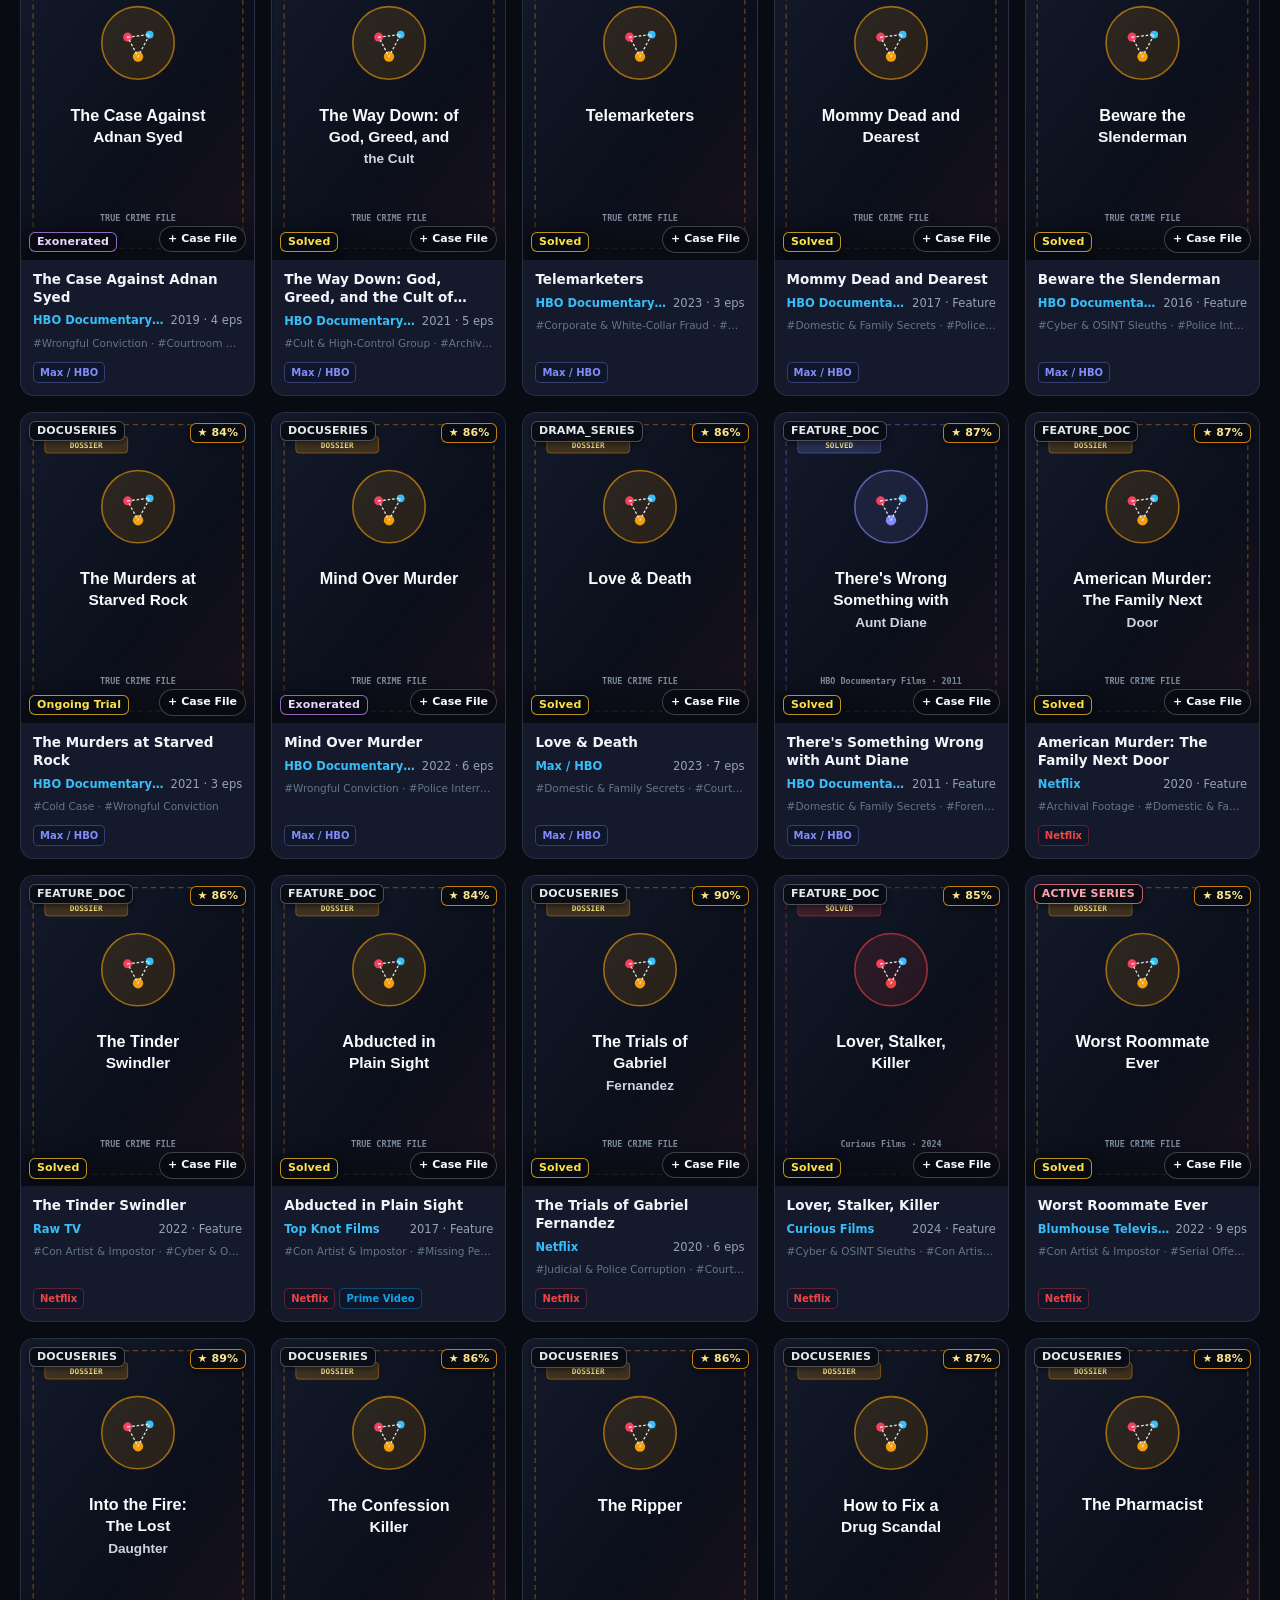
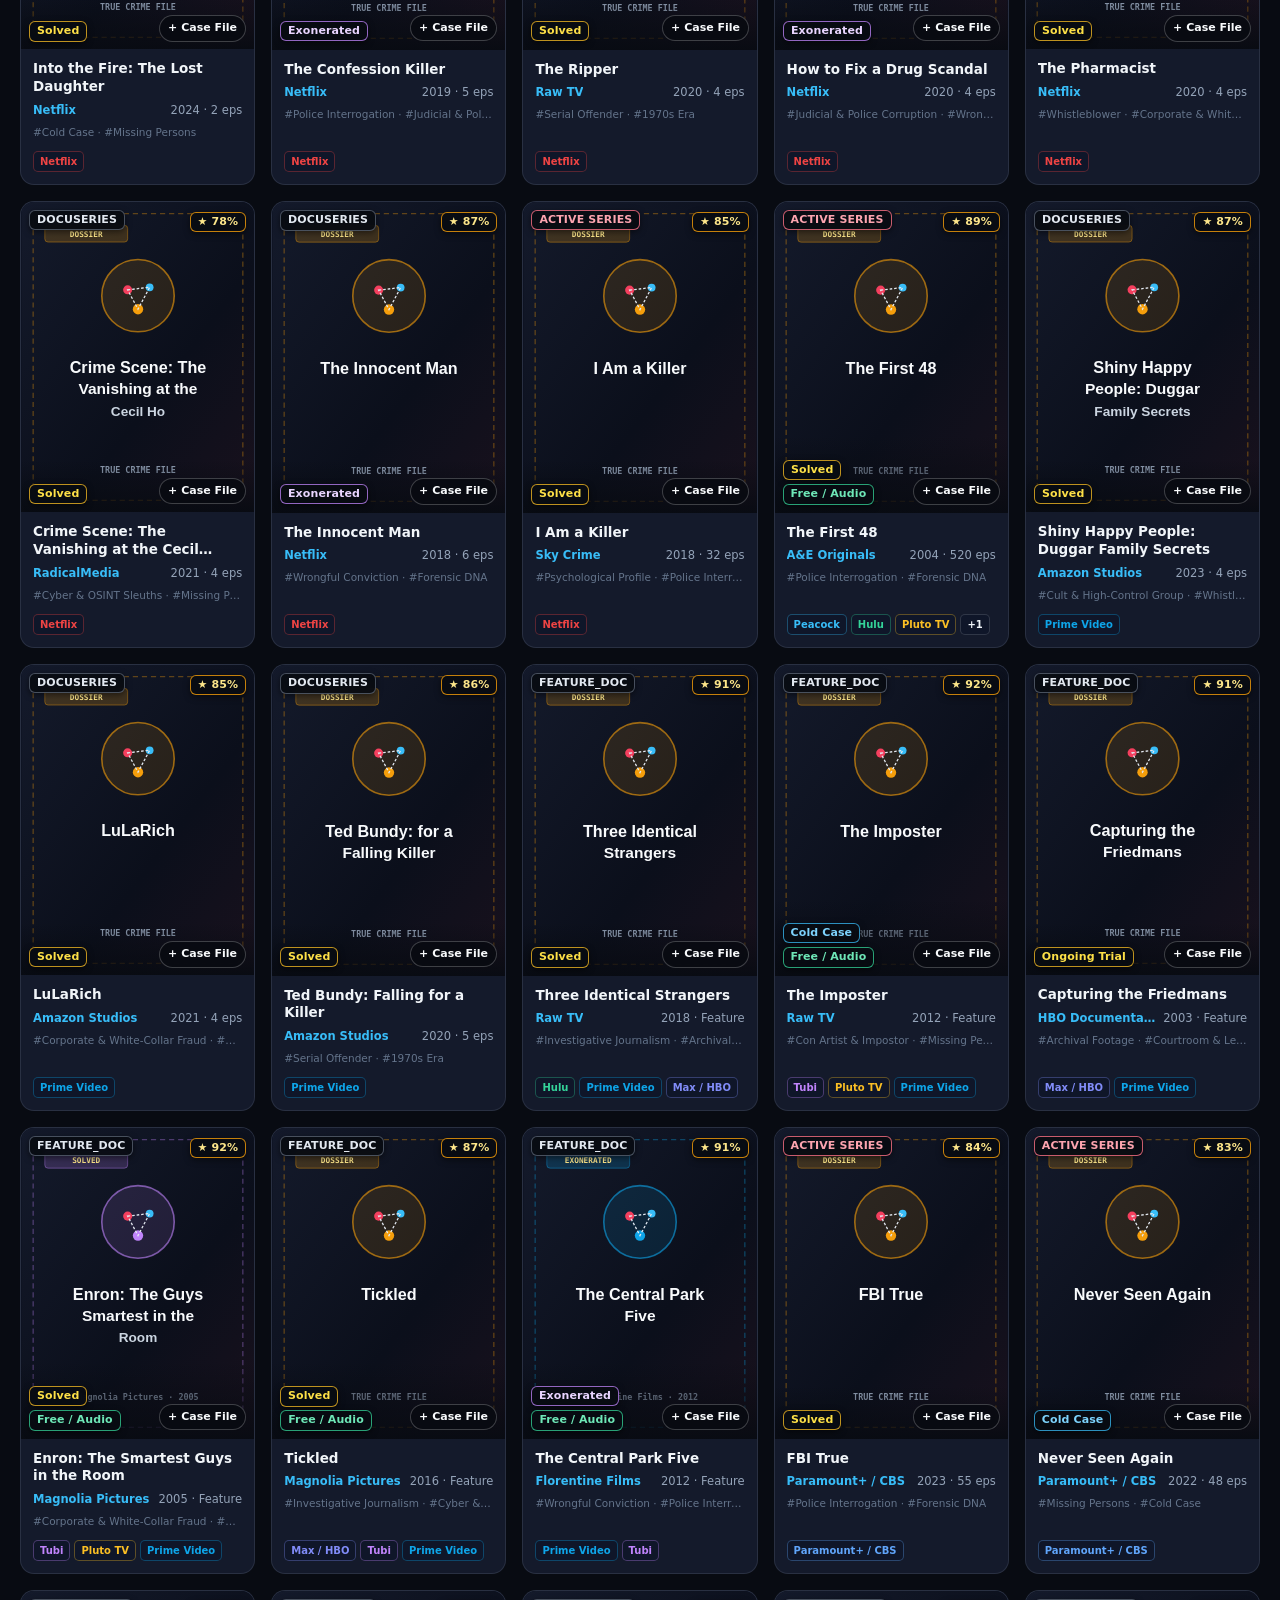
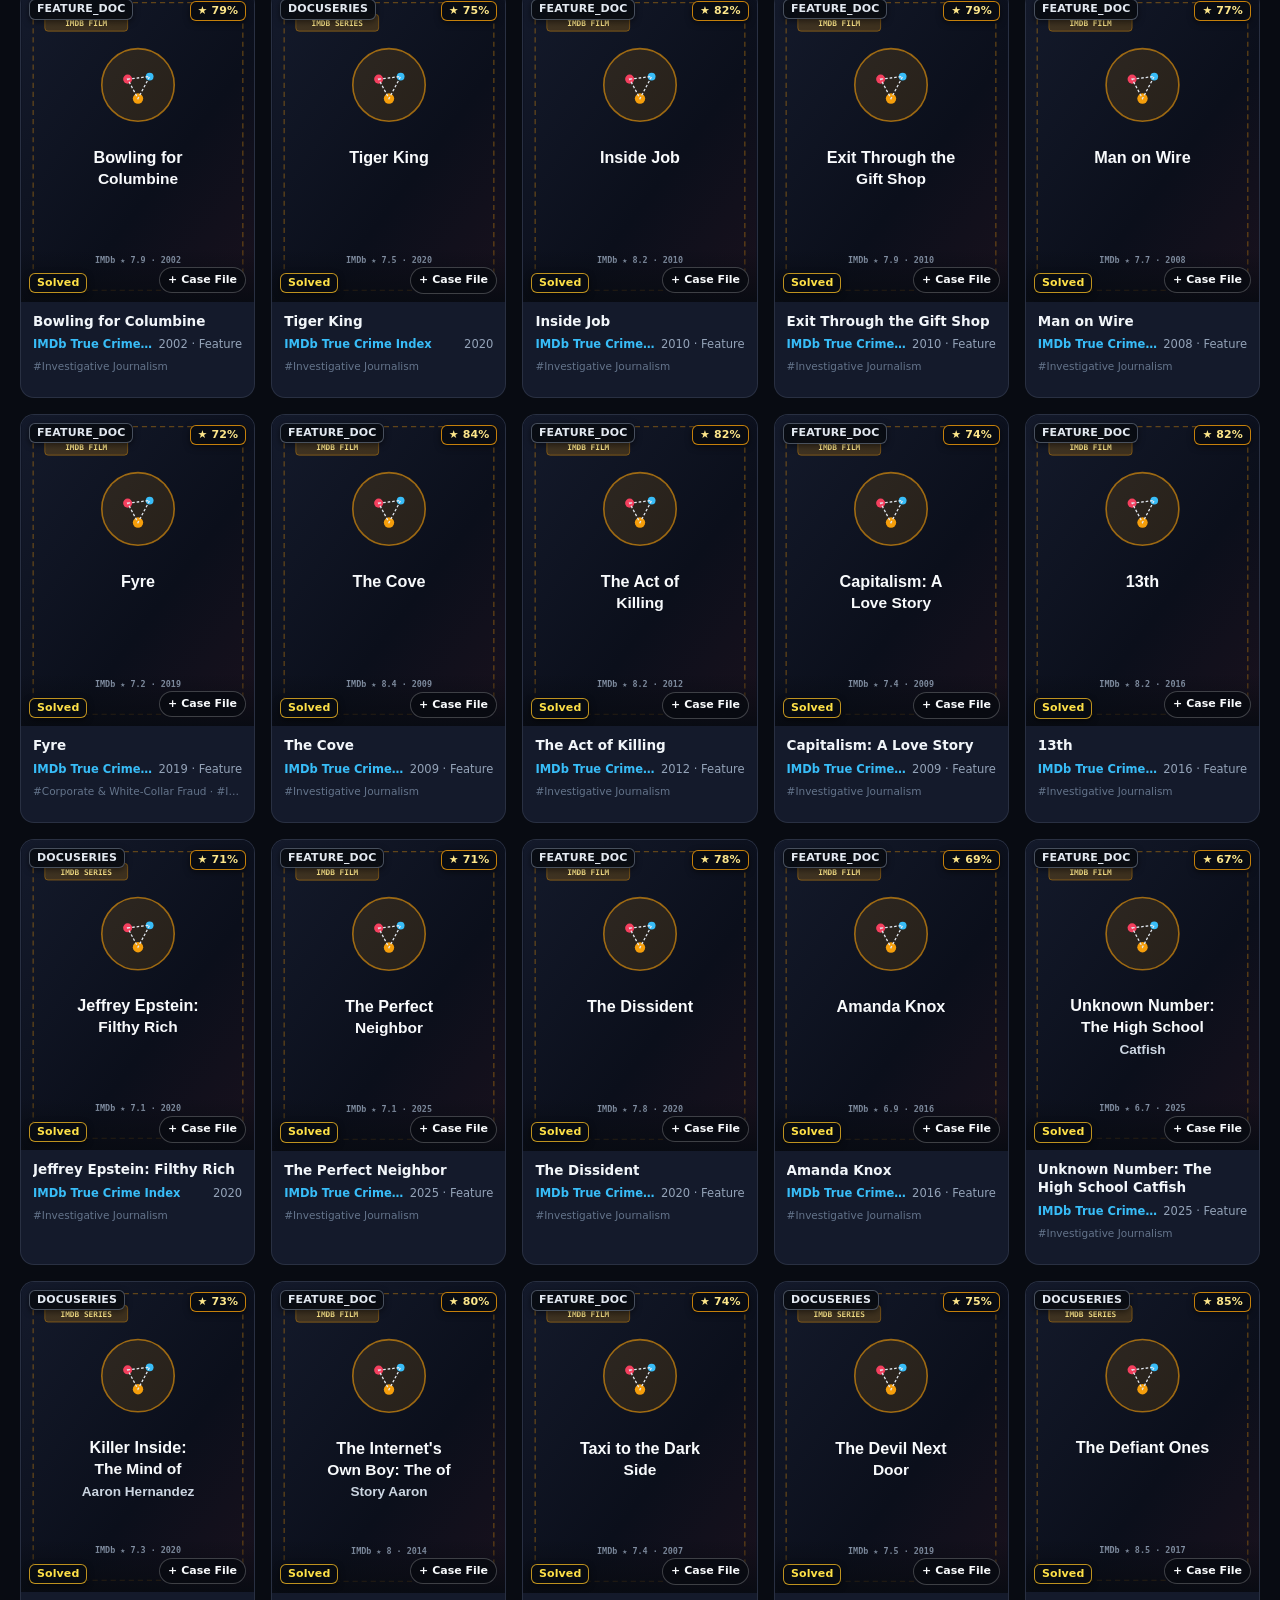
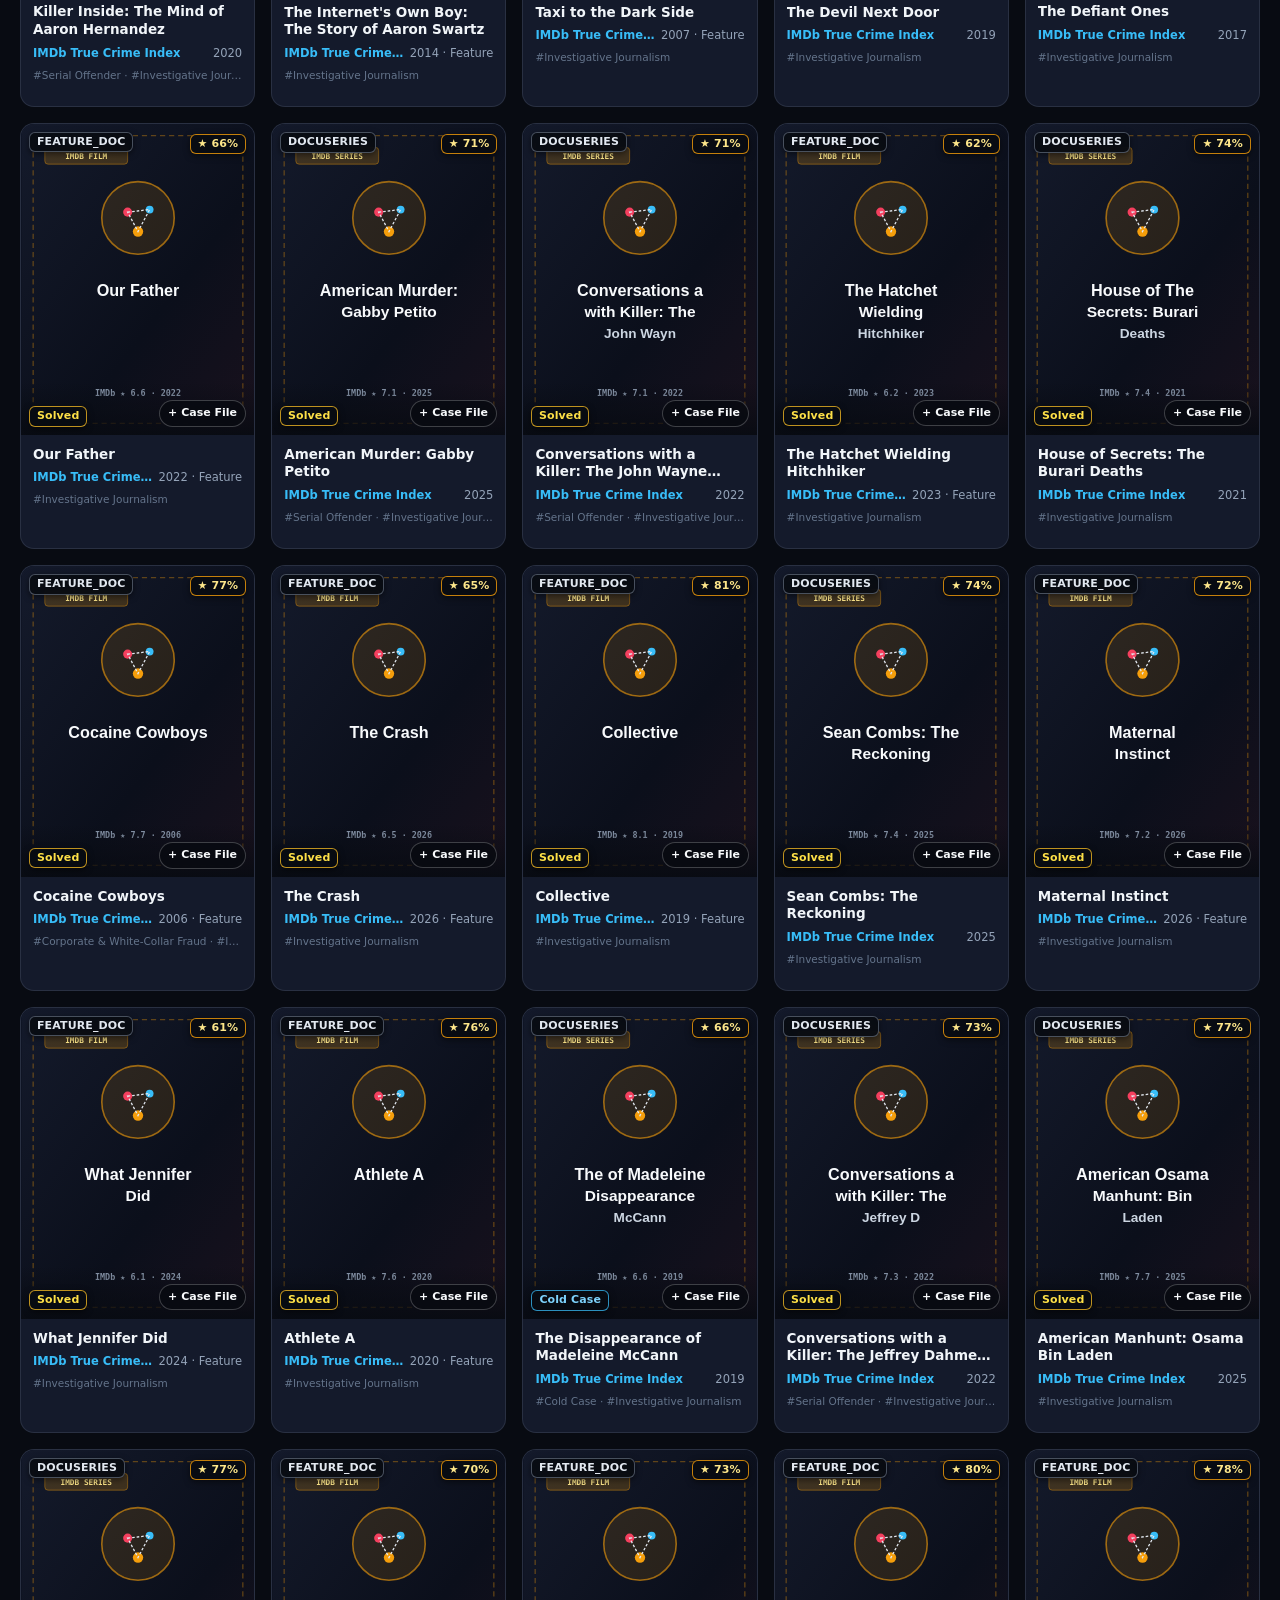
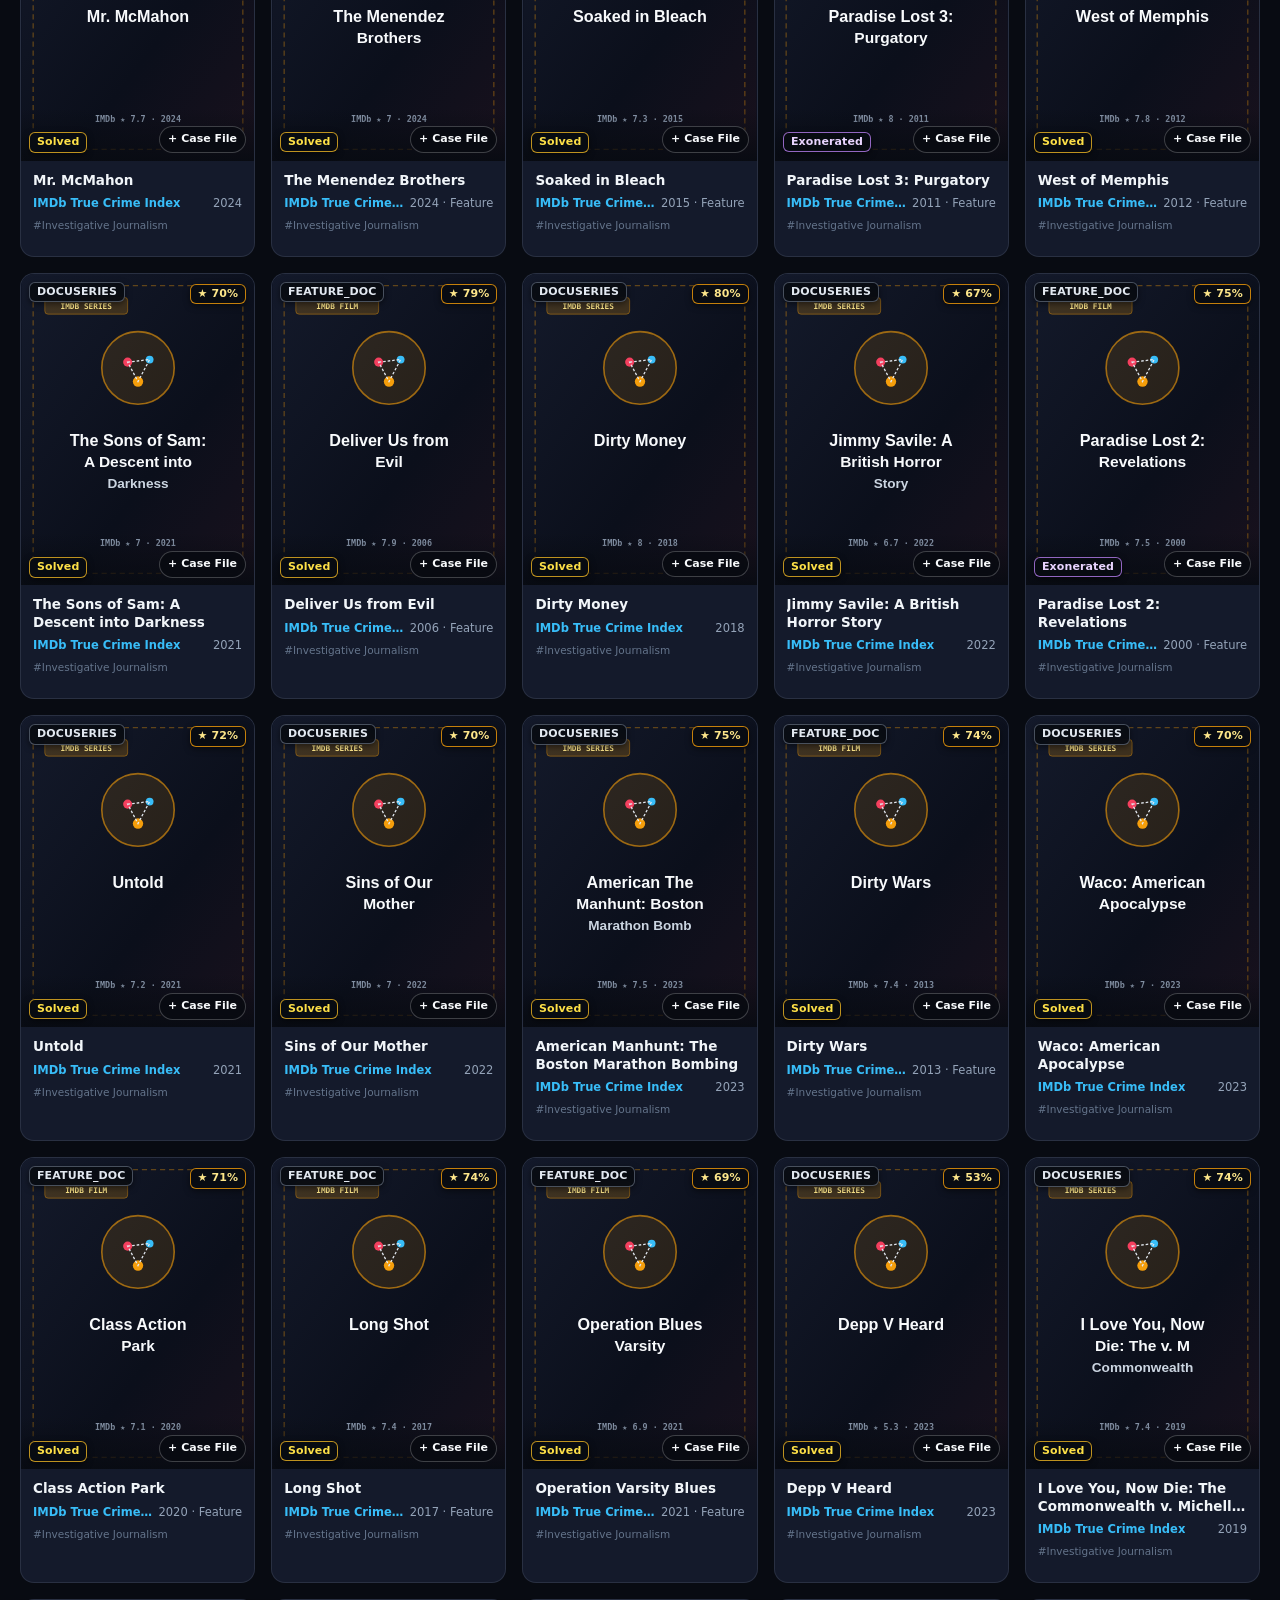
==== commit 29ccaa0e: "Add 400-title IMDb Crime+Documentary dataset index, direct IMDb links, lazy poster hydration, and OM" ====
--- a/index.html
+++ b/index.html
@@ -180,25 +180,32 @@
           <div id="gistLastSyncLabel" style="font-size:11.5px;color:var(--text-dim);margin-top:8px;"></div>
         </div>
 
-        <!-- Case Dossier Pack Importer & TMDB Key -->
+        <!-- Case Dossier Pack Importer, TMDB & OMDb Keys -->
         <div class="panel" style="grid-column: 1 / -1;">
           <div class="panel-header">
-            <h3 class="panel-title">Case Dossier Pack Importer, TMDB &amp; Cache</h3>
-            <span class="badge badge-purple">Instant Seed</span>
-          </div>
-          <div class="grid-2" style="margin-bottom:12px;">
+            <h3 class="panel-title">Case Dossier Pack Importer, TMDB, OMDb (IMDb) &amp; Cache</h3>
+            <span class="badge badge-purple">Instant Seed + Live Keys</span>
+          </div>
+          <div class="grid-3" style="margin-bottom:12px;">
             <form onsubmit="return false;" class="form-field">
-              <label for="anilistImportUser">Quick-Import Case Dossier Collection (e.g. <code>starter</code>, <code>Cold Case</code>, <code>Exonerated</code>, <code>HBO</code>, <code>Podcasts</code>)</label>
+              <label for="anilistImportUser">Quick-Import Case Dossier Pack (<code>starter</code>, <code>Cold Case</code>, <code>HBO</code>)</label>
               <div style="display:flex;gap:8px;">
                 <input id="anilistImportUser" type="text" class="input input-full" value="starter" placeholder="starter, Cold Case, Exonerated, HBO, Podcasts...">
-                <button type="button" class="btn btn-cyan btn-sm" id="importAnilistBtn">Import Dossier Pack</button>
+                <button type="button" class="btn btn-cyan btn-sm" id="importAnilistBtn">Import Pack</button>
               </div>
             </form>
             <form onsubmit="return false;" class="form-field">
-              <label for="tmdbKeyInput">Optional TMDB API Key (US JustWatch Providers)</label>
+              <label for="tmdbKeyInput">Optional TMDB API Key (US JustWatch + Discover)</label>
               <div style="display:flex;gap:8px;">
-                <input id="tmdbKeyInput" type="password" autocomplete="off" class="input input-full" placeholder="TMDB v3 API key (stored locally only)">
-                <button type="button" class="btn btn-sm" id="saveTmdbKeyBtn">Save Key</button>
+                <input id="tmdbKeyInput" type="password" autocomplete="off" class="input input-full" placeholder="TMDB v3 API key (local only)">
+                <button type="button" class="btn btn-sm" id="saveTmdbKeyBtn">Save</button>
+              </div>
+            </form>
+            <form onsubmit="return false;" class="form-field">
+              <label for="omdbKeyInput">Optional OMDb API Key (Live IMDb &amp; Rotten Tomatoes)</label>
+              <div style="display:flex;gap:8px;">
+                <input id="omdbKeyInput" type="password" autocomplete="off" class="input input-full" placeholder="Free OMDb API key (local only)">
+                <button type="button" class="btn btn-sm" id="saveOmdbKeyBtn">Save</button>
               </div>
             </form>
           </div>
@@ -341,6 +348,7 @@
   </main>
 
   <script src="./catalog-data.js"></script>
+  <script src="./imdb-catalog.js"></script>
   <script src="./shared-core.js"></script>
   <script>
     (function () {
@@ -584,6 +592,7 @@
             }
           });
         });
+        AF.hydrateCardPosters(container, itemsById);
       }
 
       // ----------------------------------------------------------------------
@@ -620,7 +629,7 @@
 
         const query = `query ($start: Int, $end: Int) { past72h { airingSchedules } activeOnas { media } catalog { media } }`;
         try {
-          const cacheKey = forceRefresh ? null : `tc_releases_v4_${activePlatform}`;
+          const cacheKey = forceRefresh ? null : `tc_releases_v5_${activePlatform}`;
           const data = await AF.anilistQuery(query, { start: start72h, end: nowSec, platform: activePlatform }, { cacheKey, ttl: AF.TTL_DYNAMIC });
 
           const mergedMap = new Map();
@@ -986,6 +995,7 @@
         setValIfNotFocused('gistIdInput', state.settings.gistId || '');
         document.getElementById('gistAutoSyncCheck').checked = state.settings.gistAutoSync !== false;
         setValIfNotFocused('tmdbKeyInput', state.settings.tmdbKey || '');
+        setValIfNotFocused('omdbKeyInput', state.settings.omdbKey || '');
         setValIfNotFocused('anilistImportUser', state.settings.anilistUsername || 'starter');
 
         document.getElementById('wizStep1').classList.toggle('done', hasToken);
@@ -1063,6 +1073,9 @@
       document.getElementById('tmdbKeyInput').addEventListener('change', () => {
         AF.updateSettings({ tmdbKey: document.getElementById('tmdbKeyInput').value.trim() });
       });
+      document.getElementById('omdbKeyInput').addEventListener('change', () => {
+        AF.updateSettings({ omdbKey: document.getElementById('omdbKeyInput').value.trim() });
+      });
       document.getElementById('anilistImportUser').addEventListener('change', () => {
         AF.updateSettings({ anilistUsername: document.getElementById('anilistImportUser').value.trim() });
       });
@@ -1111,6 +1124,11 @@
       document.getElementById('saveTmdbKeyBtn').addEventListener('click', () => {
         AF.updateSettings({ tmdbKey: document.getElementById('tmdbKeyInput').value.trim() });
         AF.toast('Saved TMDB API key locally.', 'success');
+      });
+
+      document.getElementById('saveOmdbKeyBtn').addEventListener('click', () => {
+        AF.updateSettings({ omdbKey: document.getElementById('omdbKeyInput').value.trim() });
+        AF.toast('Saved OMDb API key locally (live IMDb & Rotten Tomatoes enabled).', 'success');
       });
 
       document.getElementById('clearApiCacheBtn').addEventListener('click', async () => {
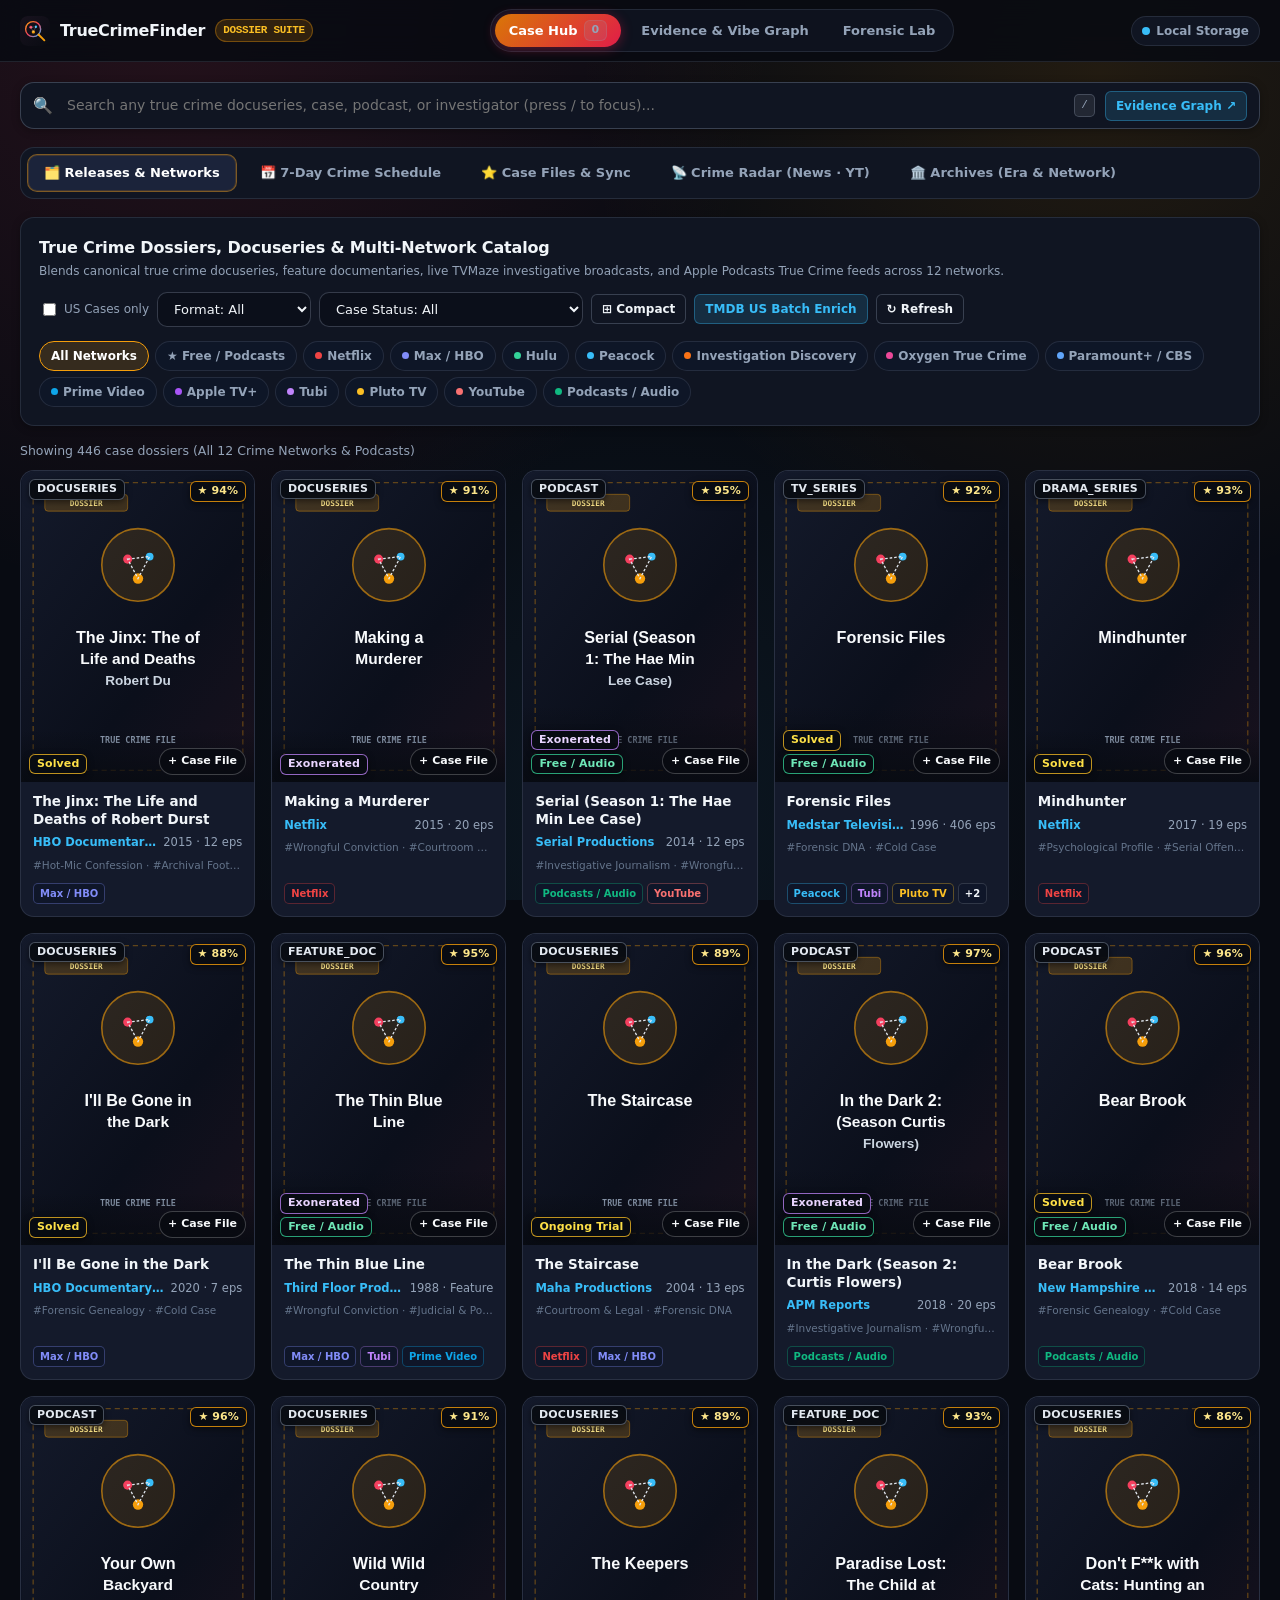
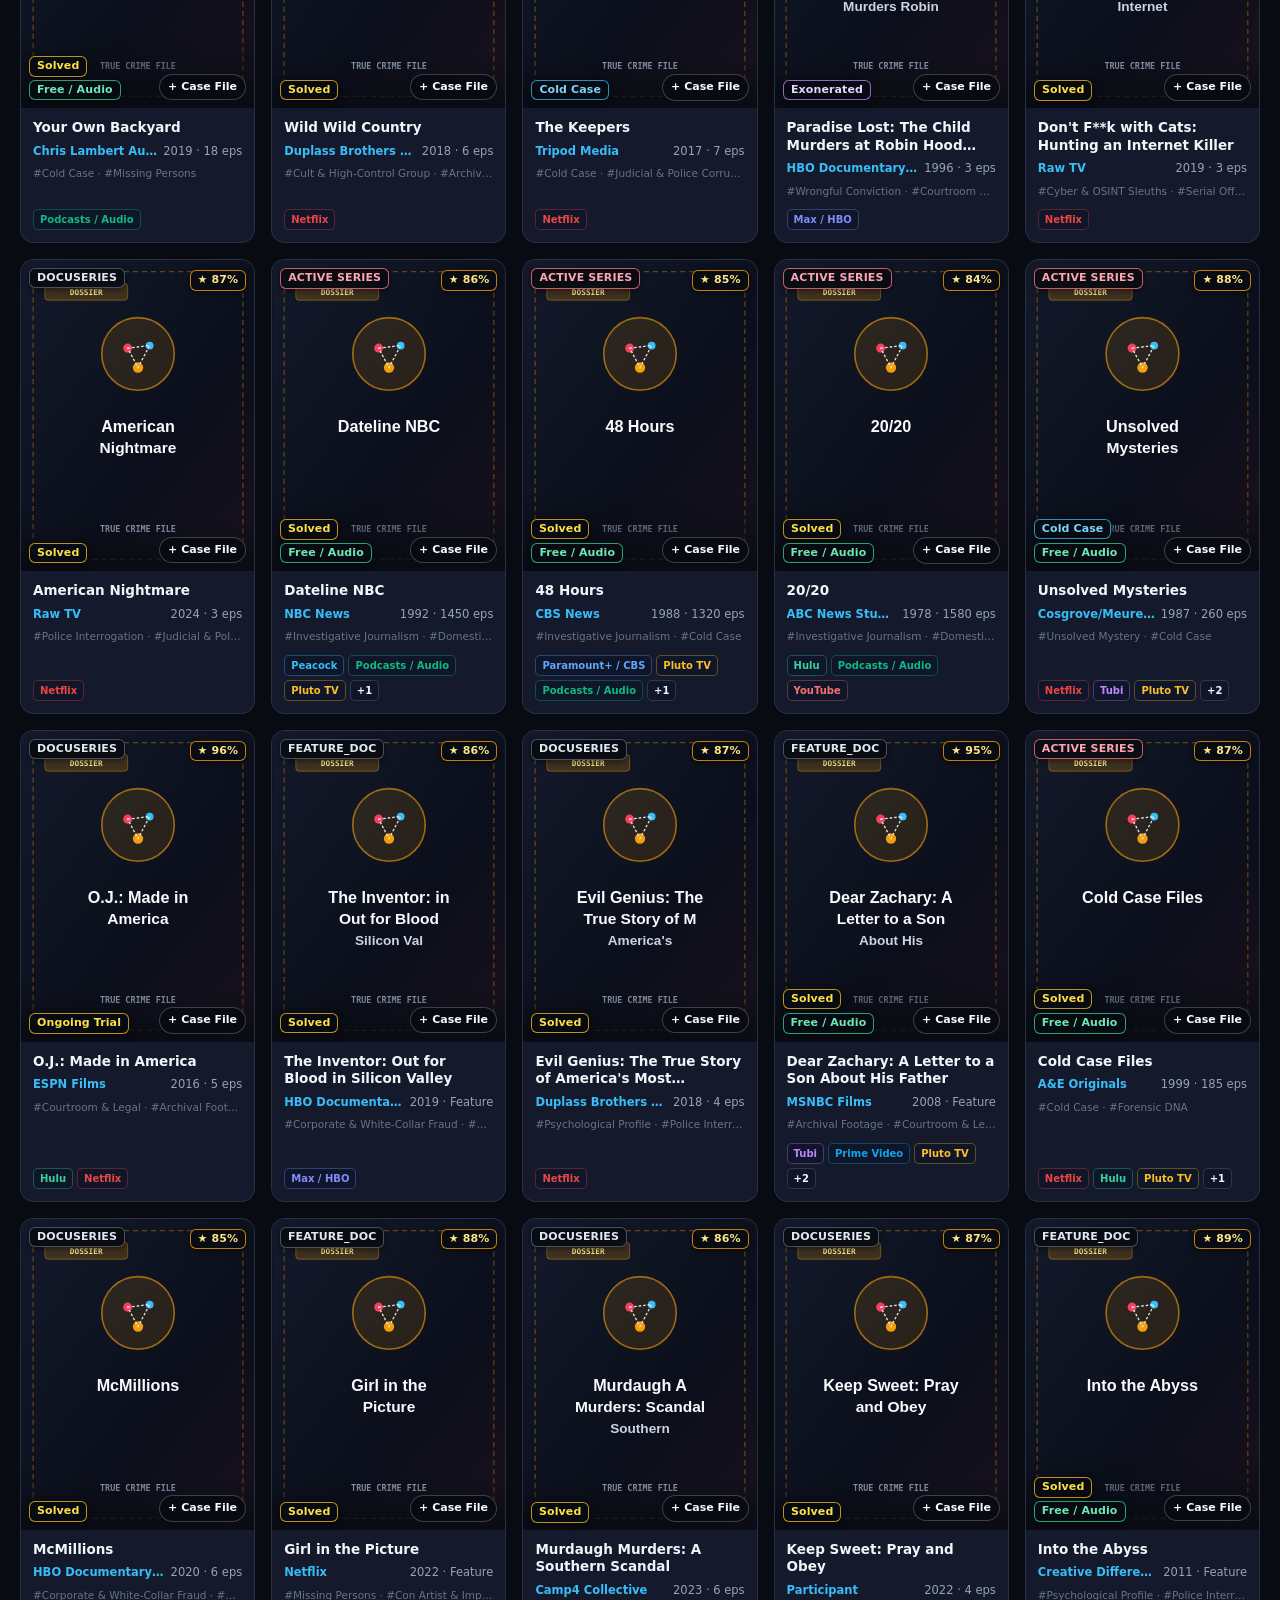
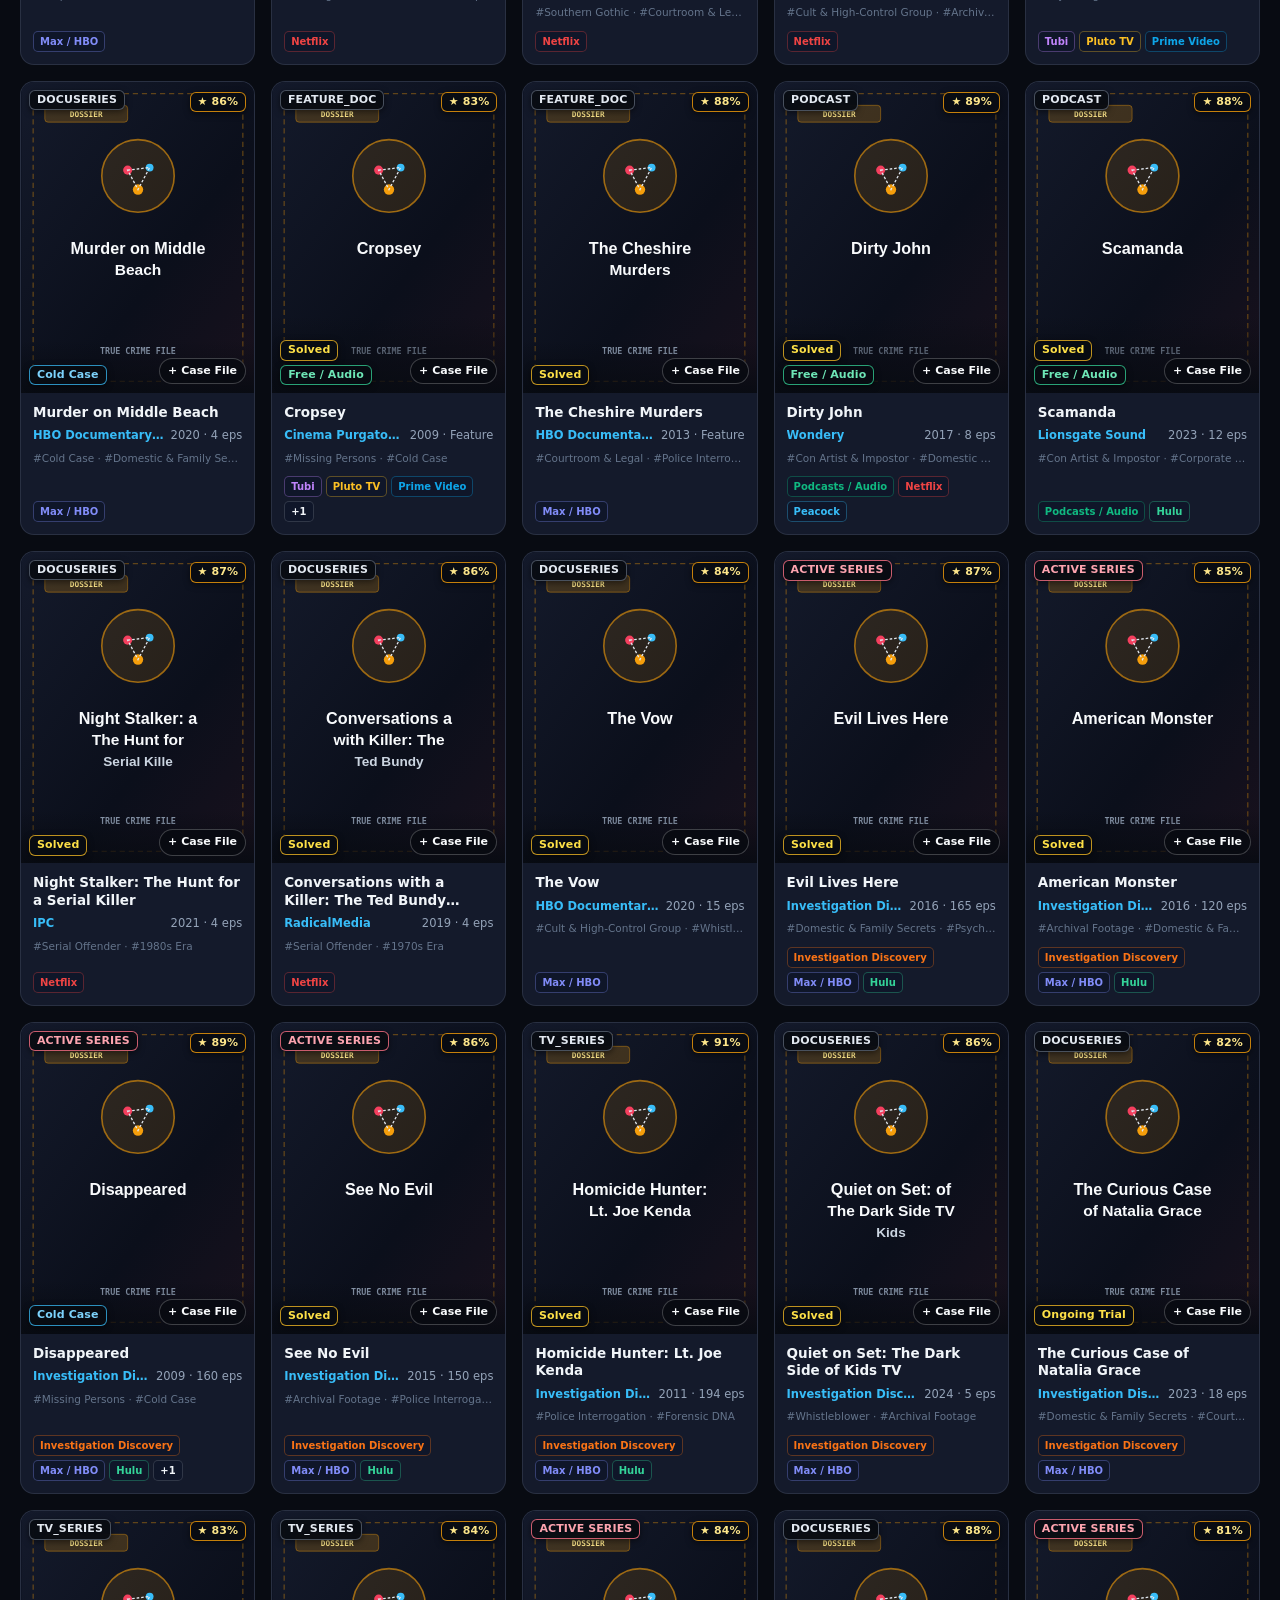
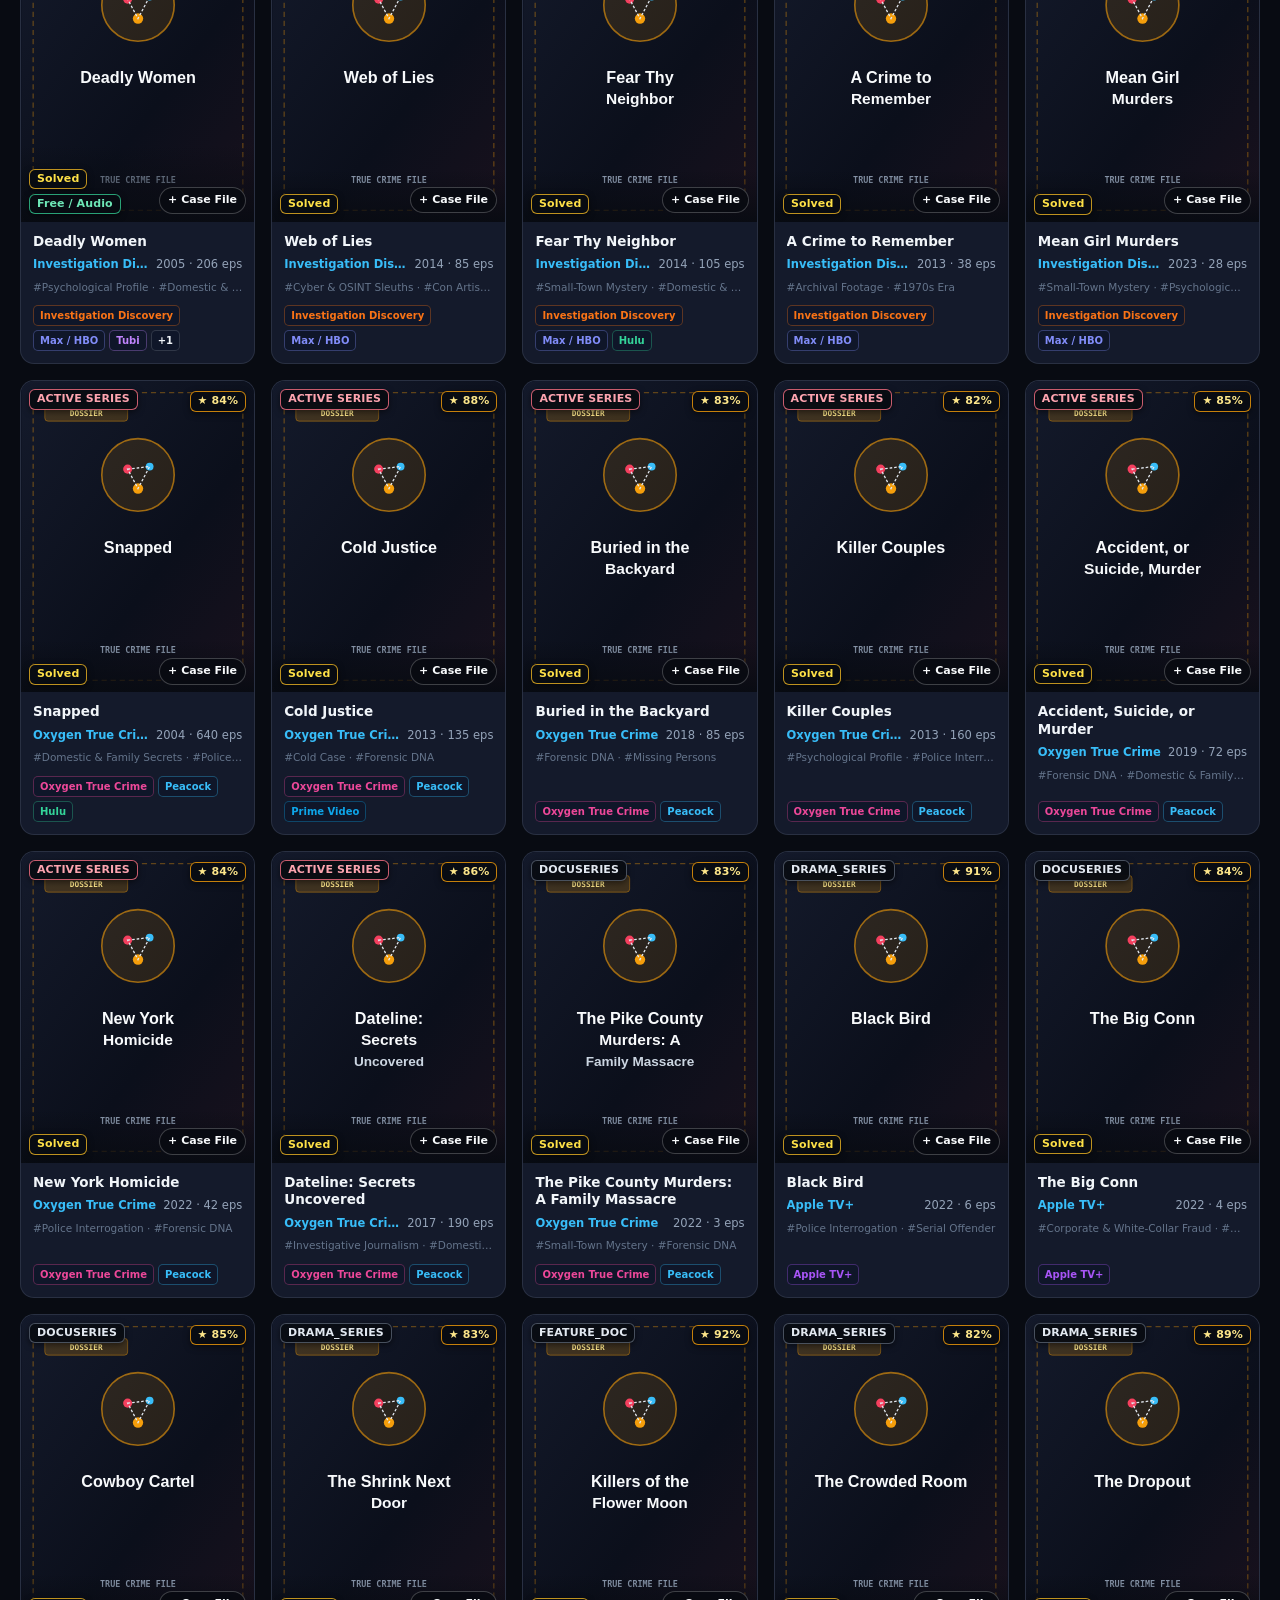
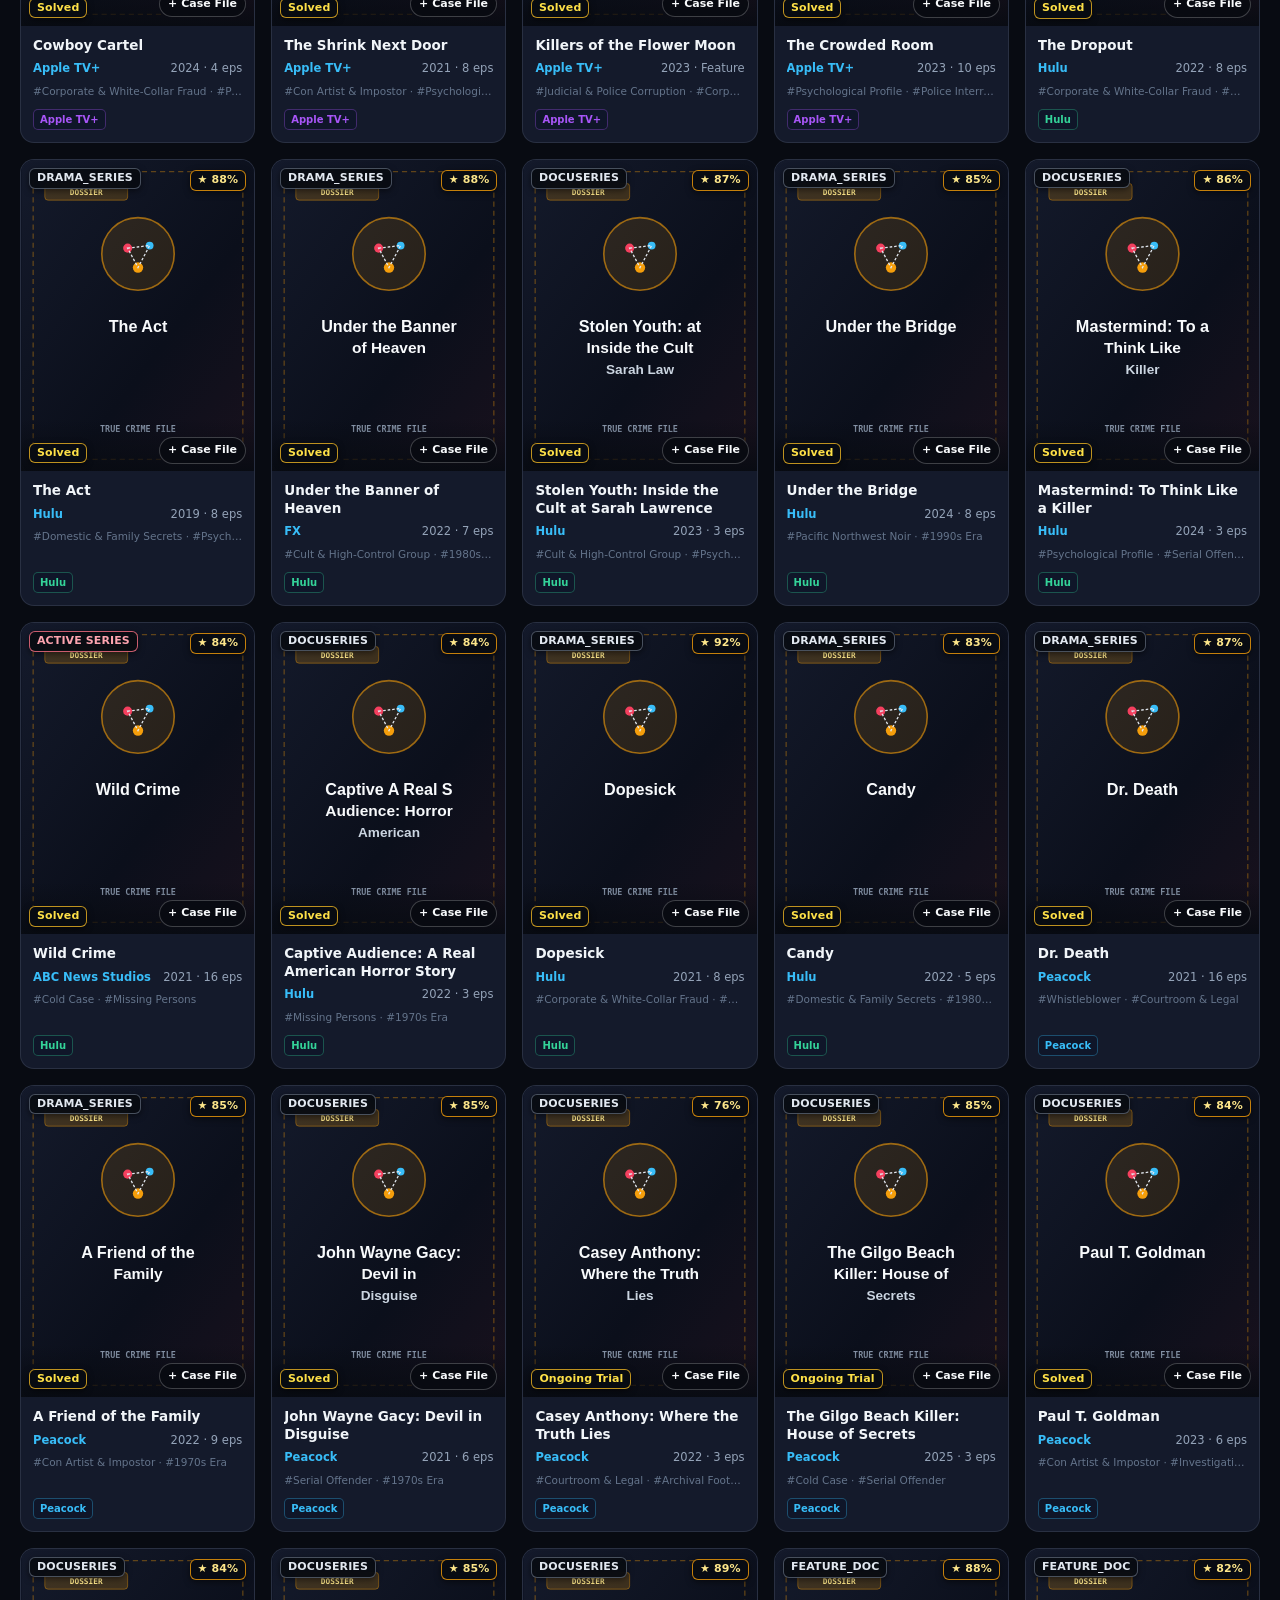
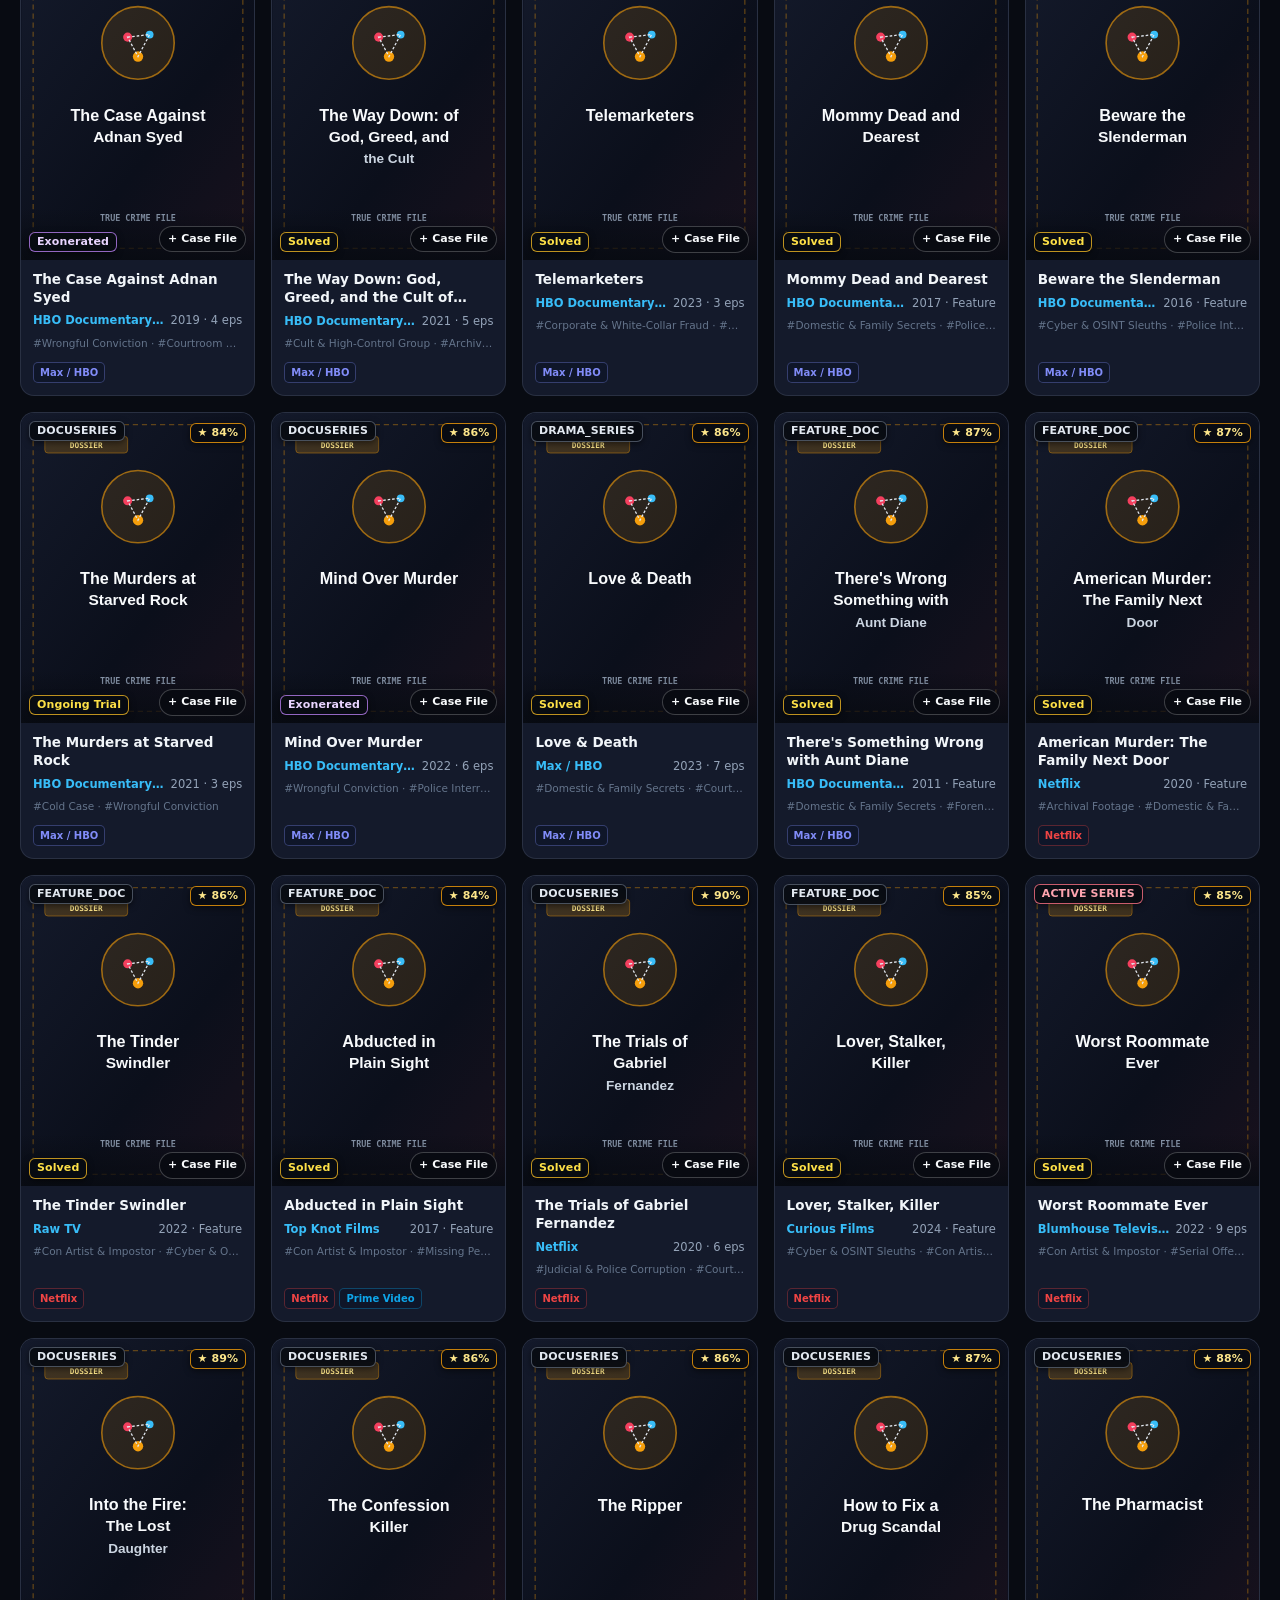
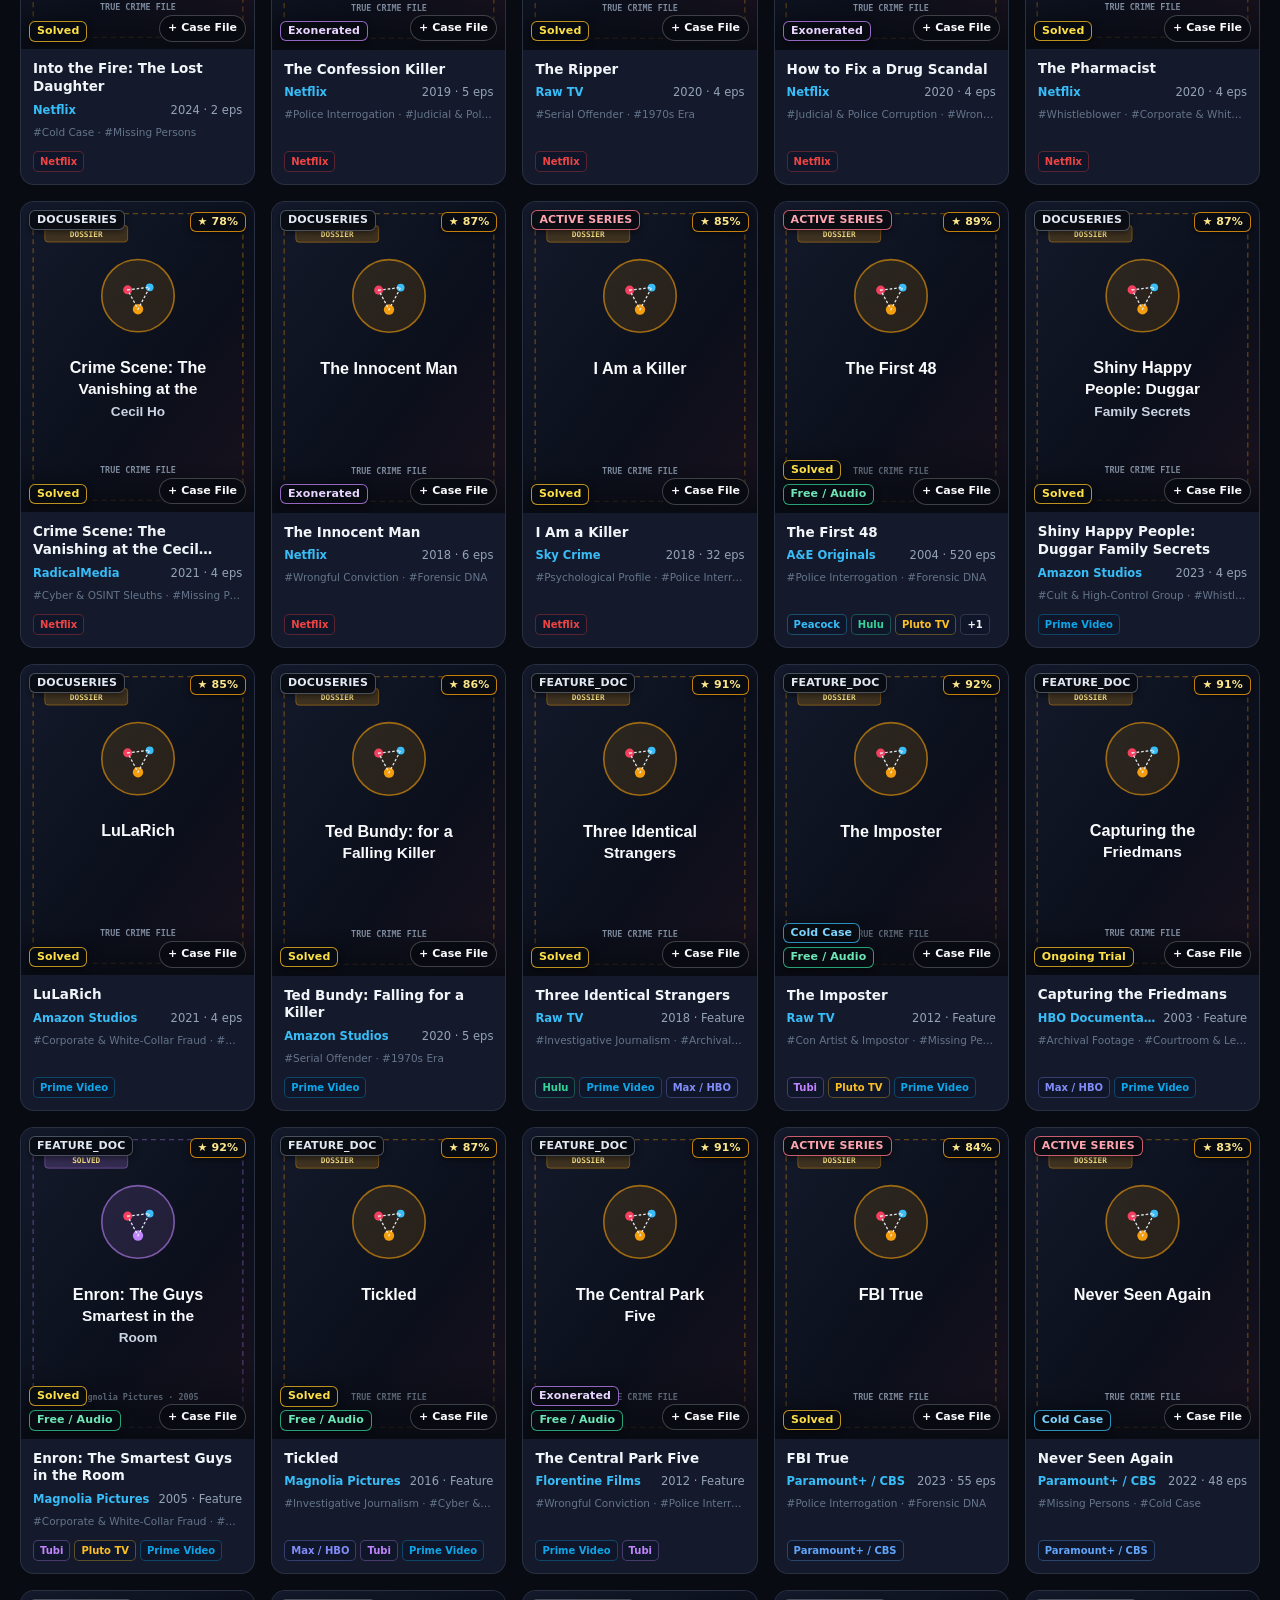
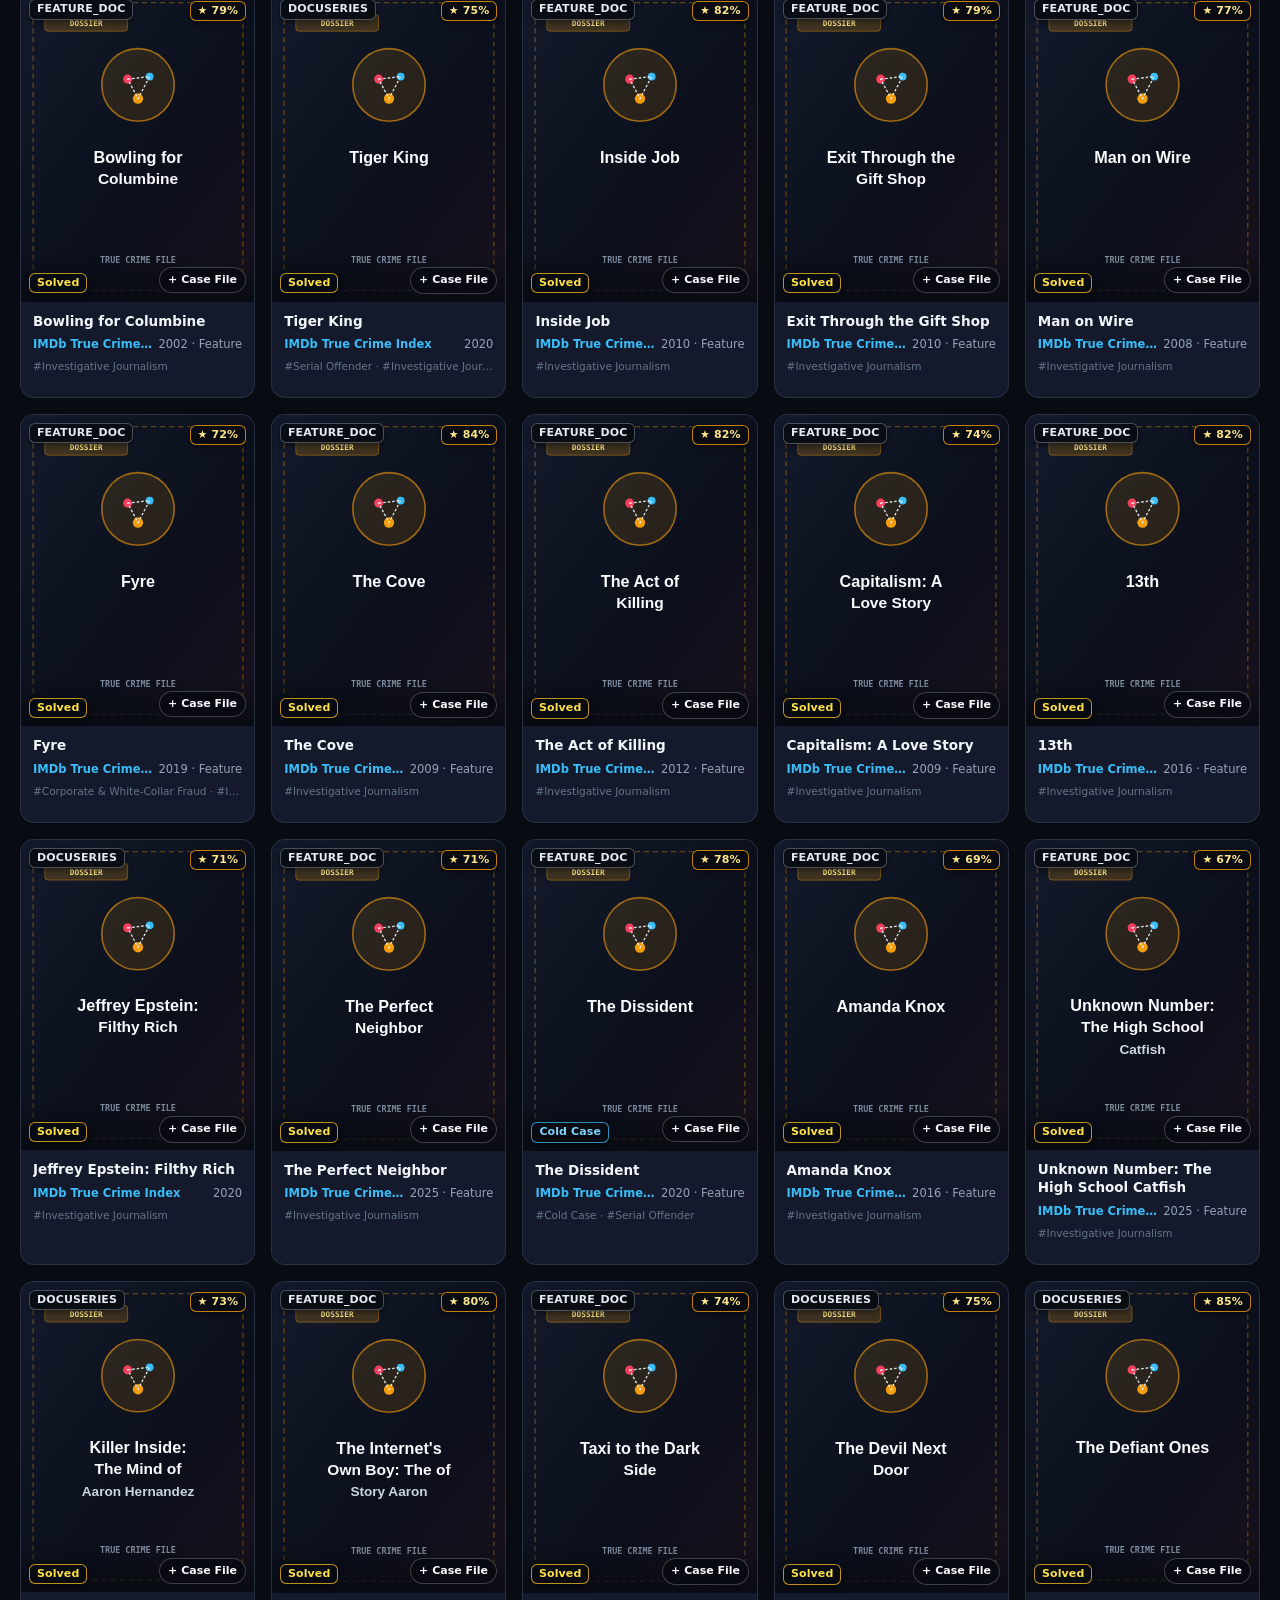
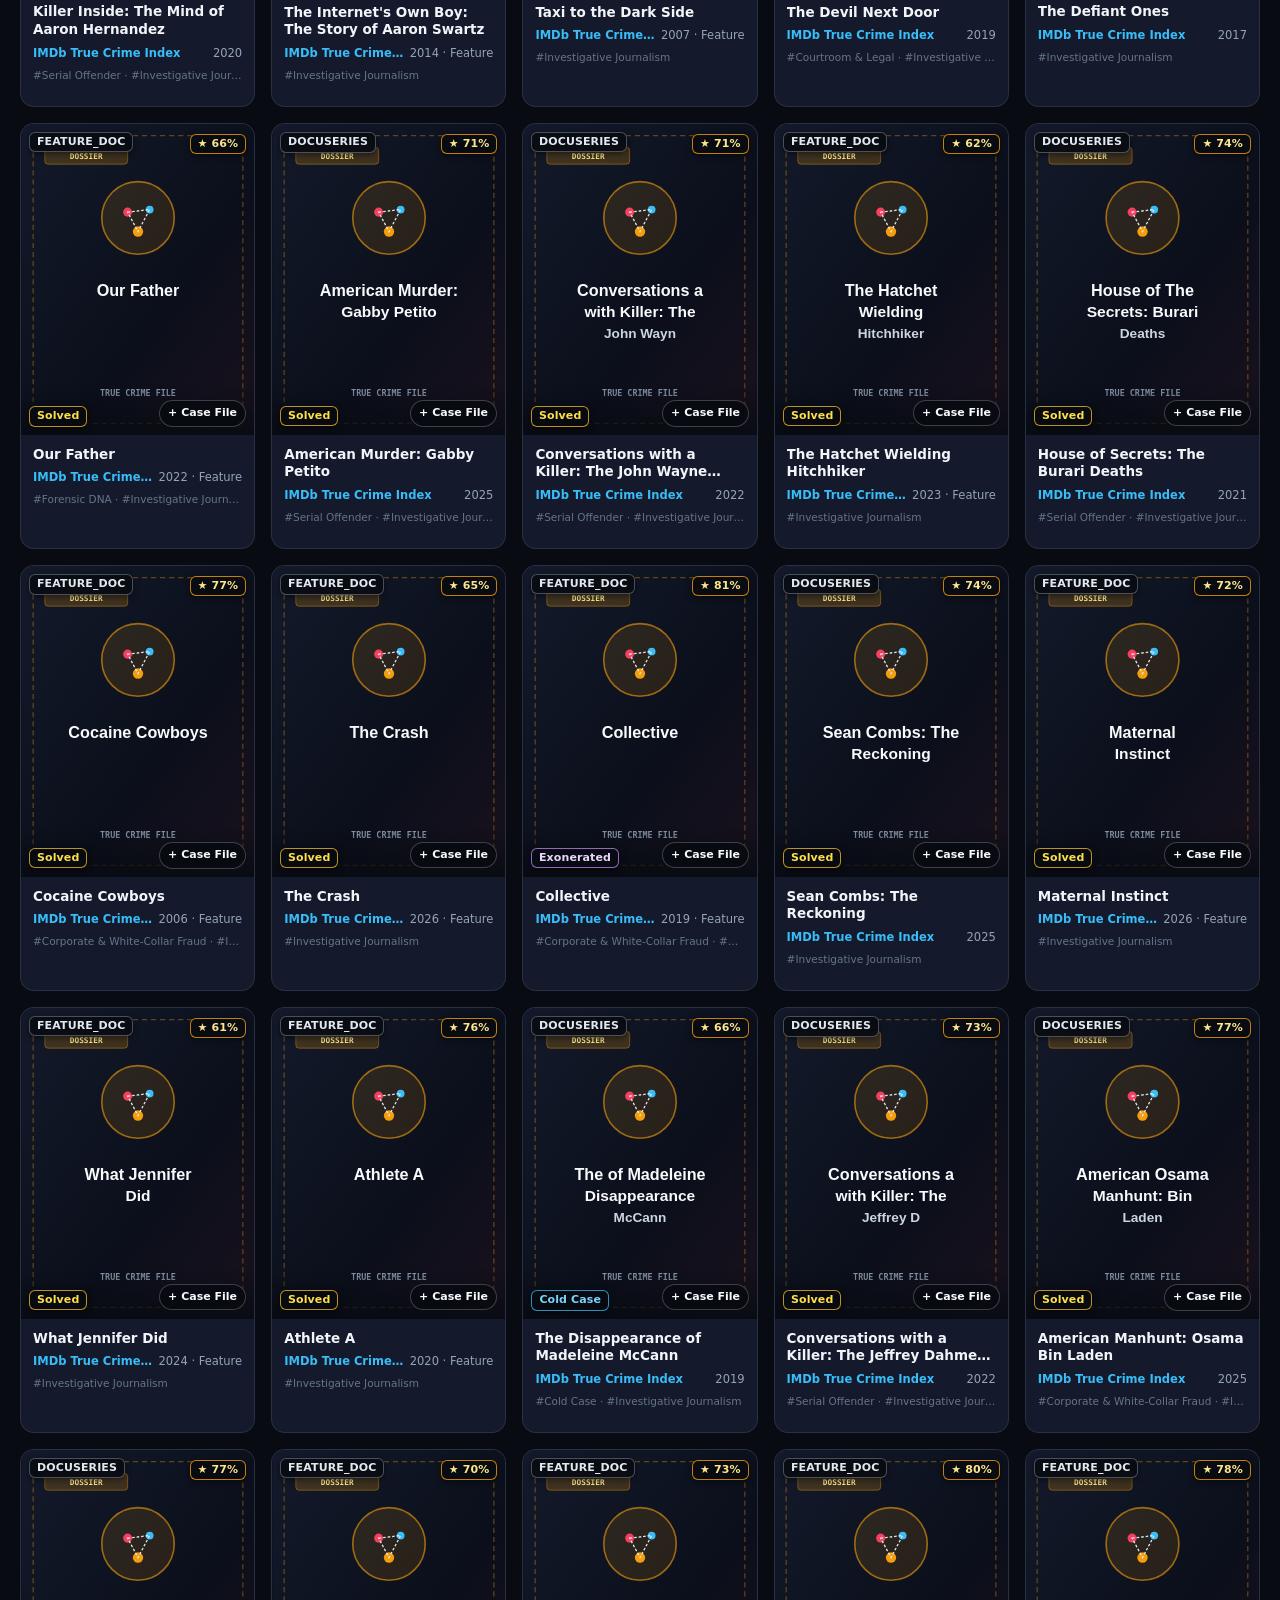
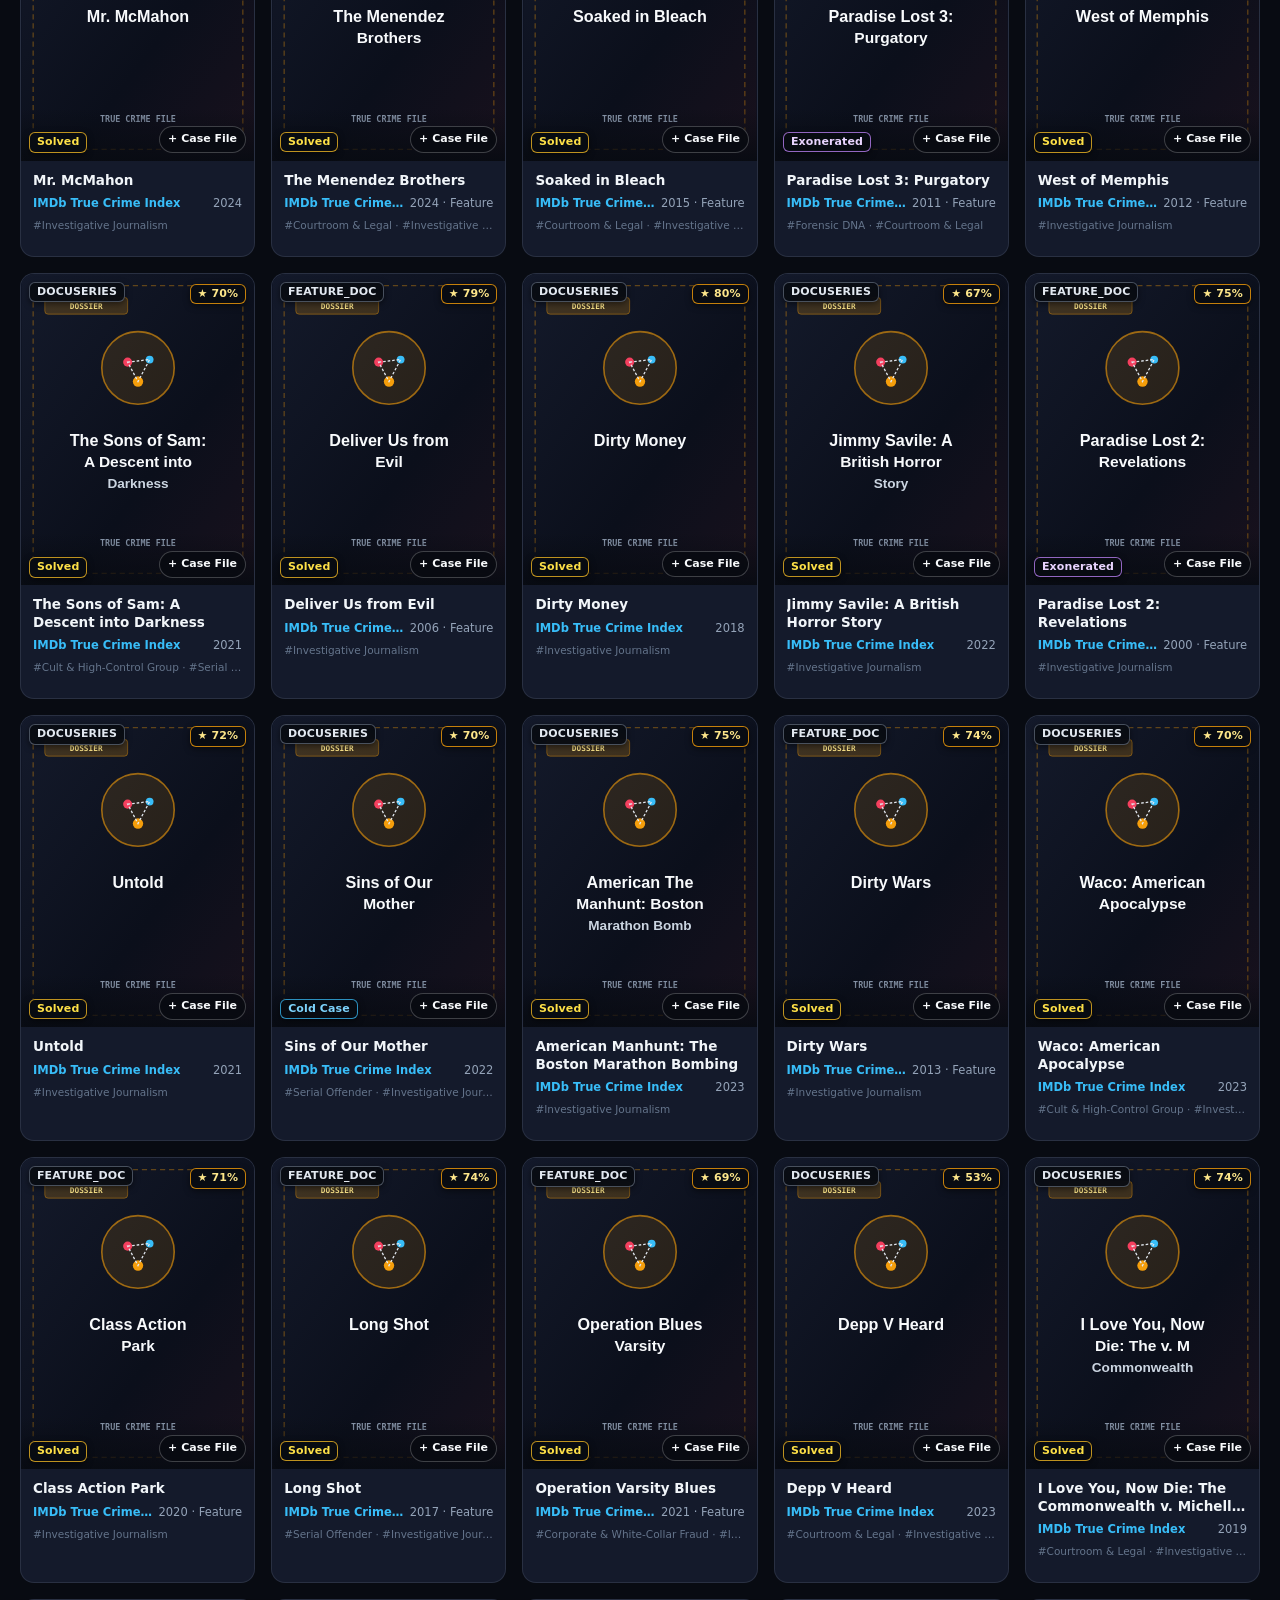
==== commit 39cf029e: "Pre-enrich 400 IMDb true crime titles with OMDb posters, plots, directors, and Rotten Tomatoes score" ====
--- a/index.html
+++ b/index.html
@@ -629,7 +629,7 @@
 
         const query = `query ($start: Int, $end: Int) { past72h { airingSchedules } activeOnas { media } catalog { media } }`;
         try {
-          const cacheKey = forceRefresh ? null : `tc_releases_v5_${activePlatform}`;
+          const cacheKey = forceRefresh ? null : `tc_releases_v6_${activePlatform}`;
           const data = await AF.anilistQuery(query, { start: start72h, end: nowSec, platform: activePlatform }, { cacheKey, ttl: AF.TTL_DYNAMIC });
 
           const mergedMap = new Map();
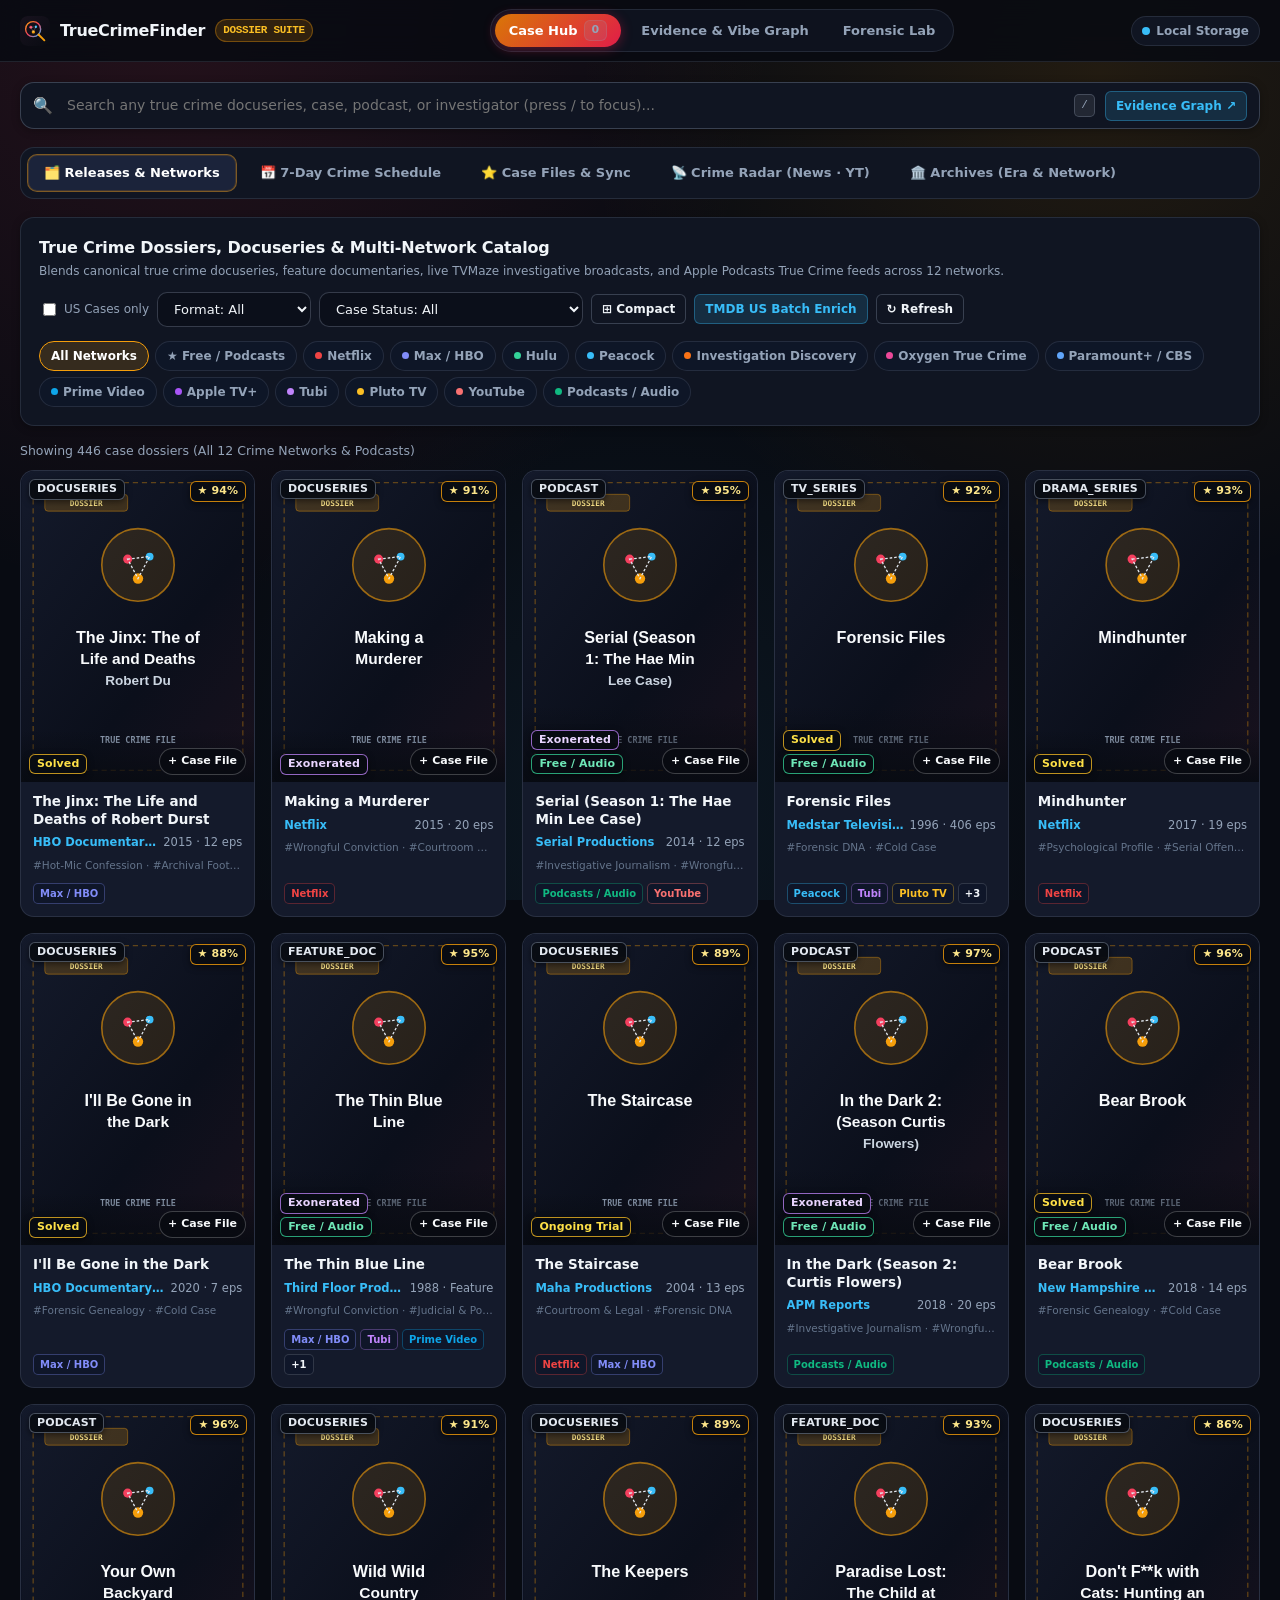
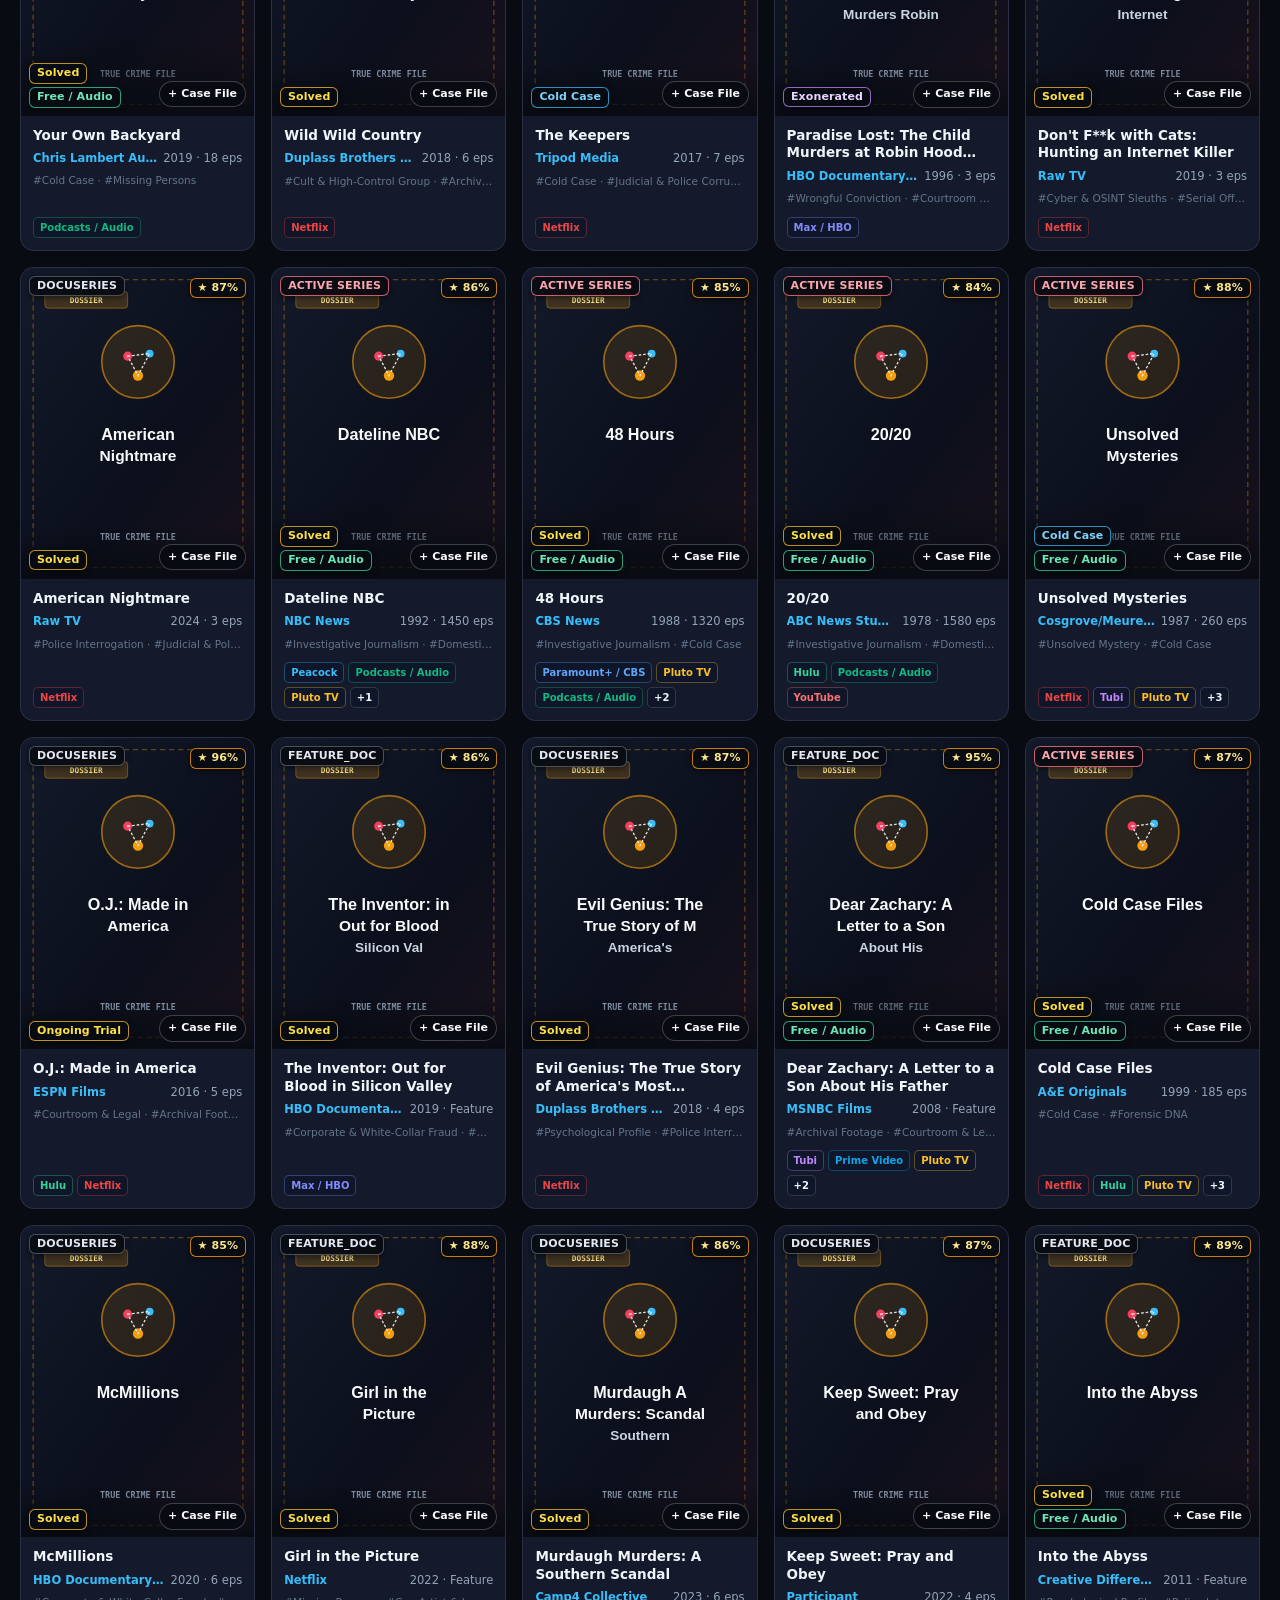
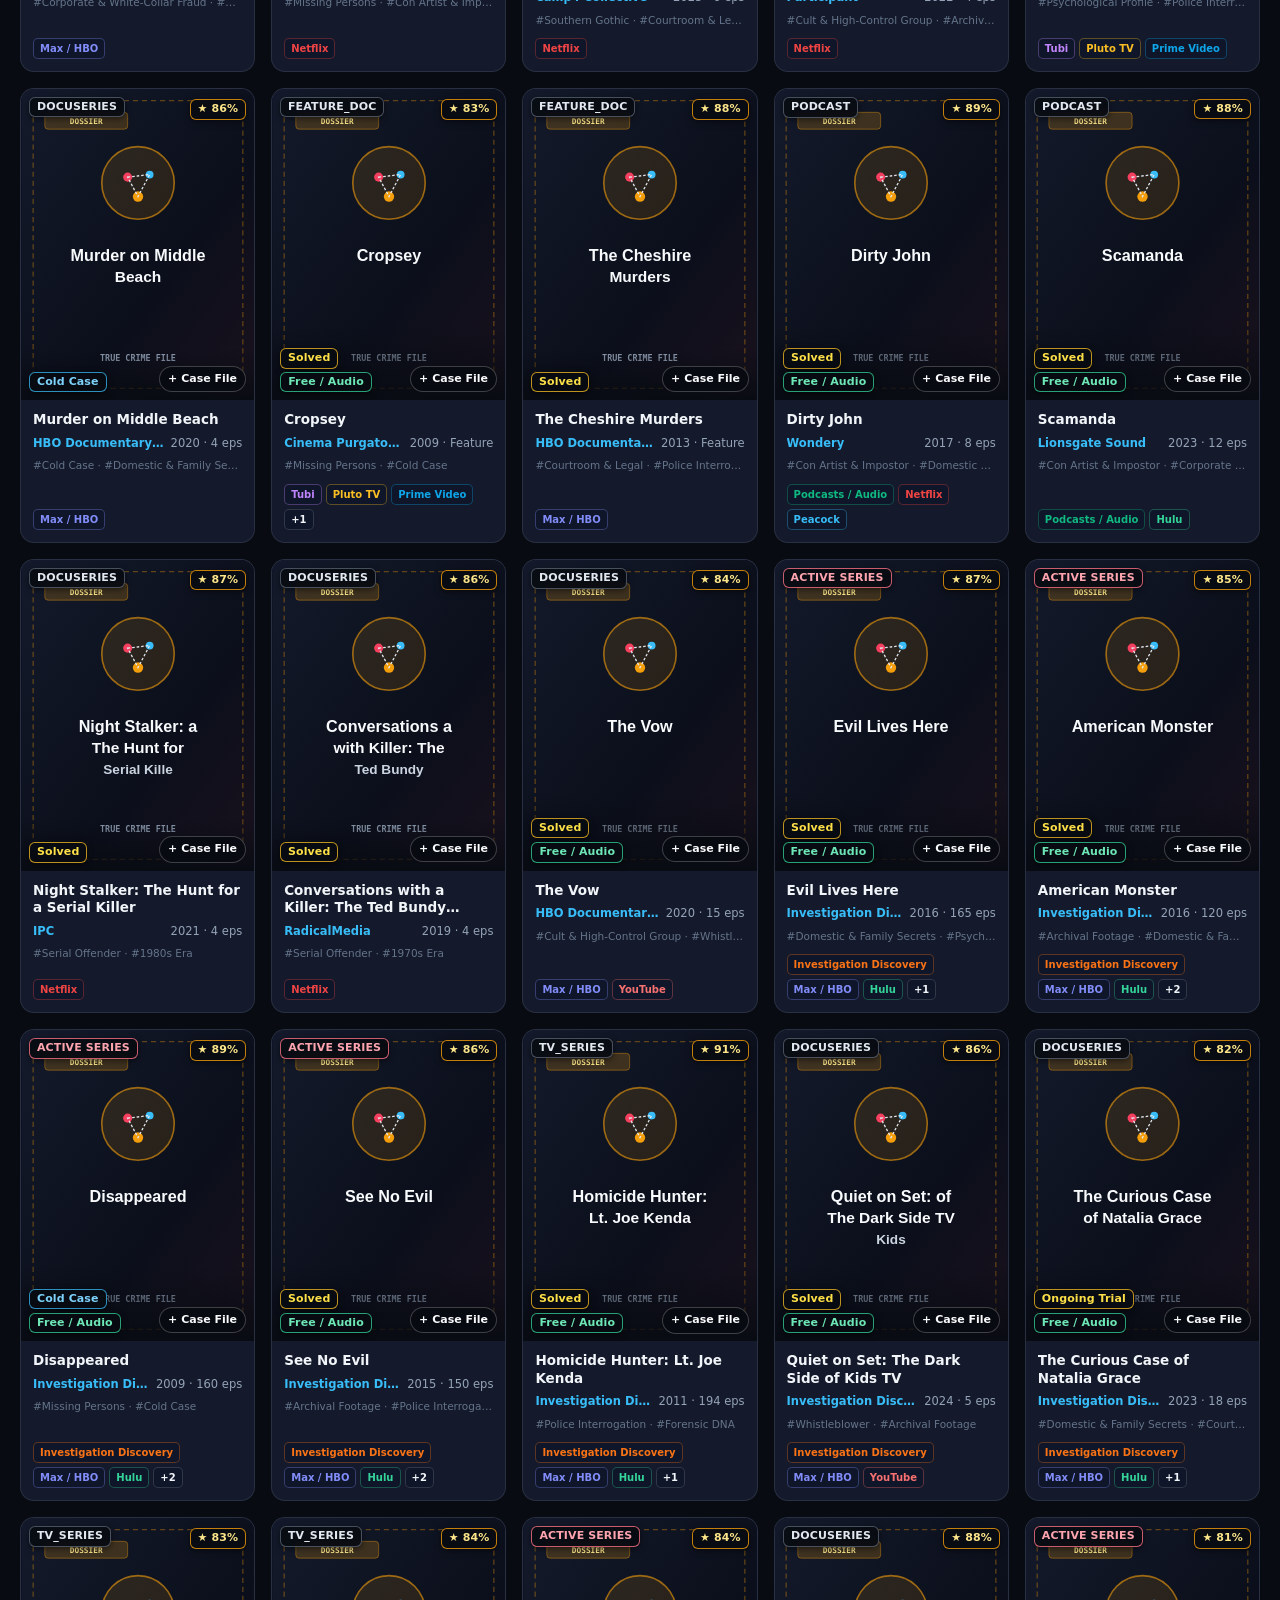
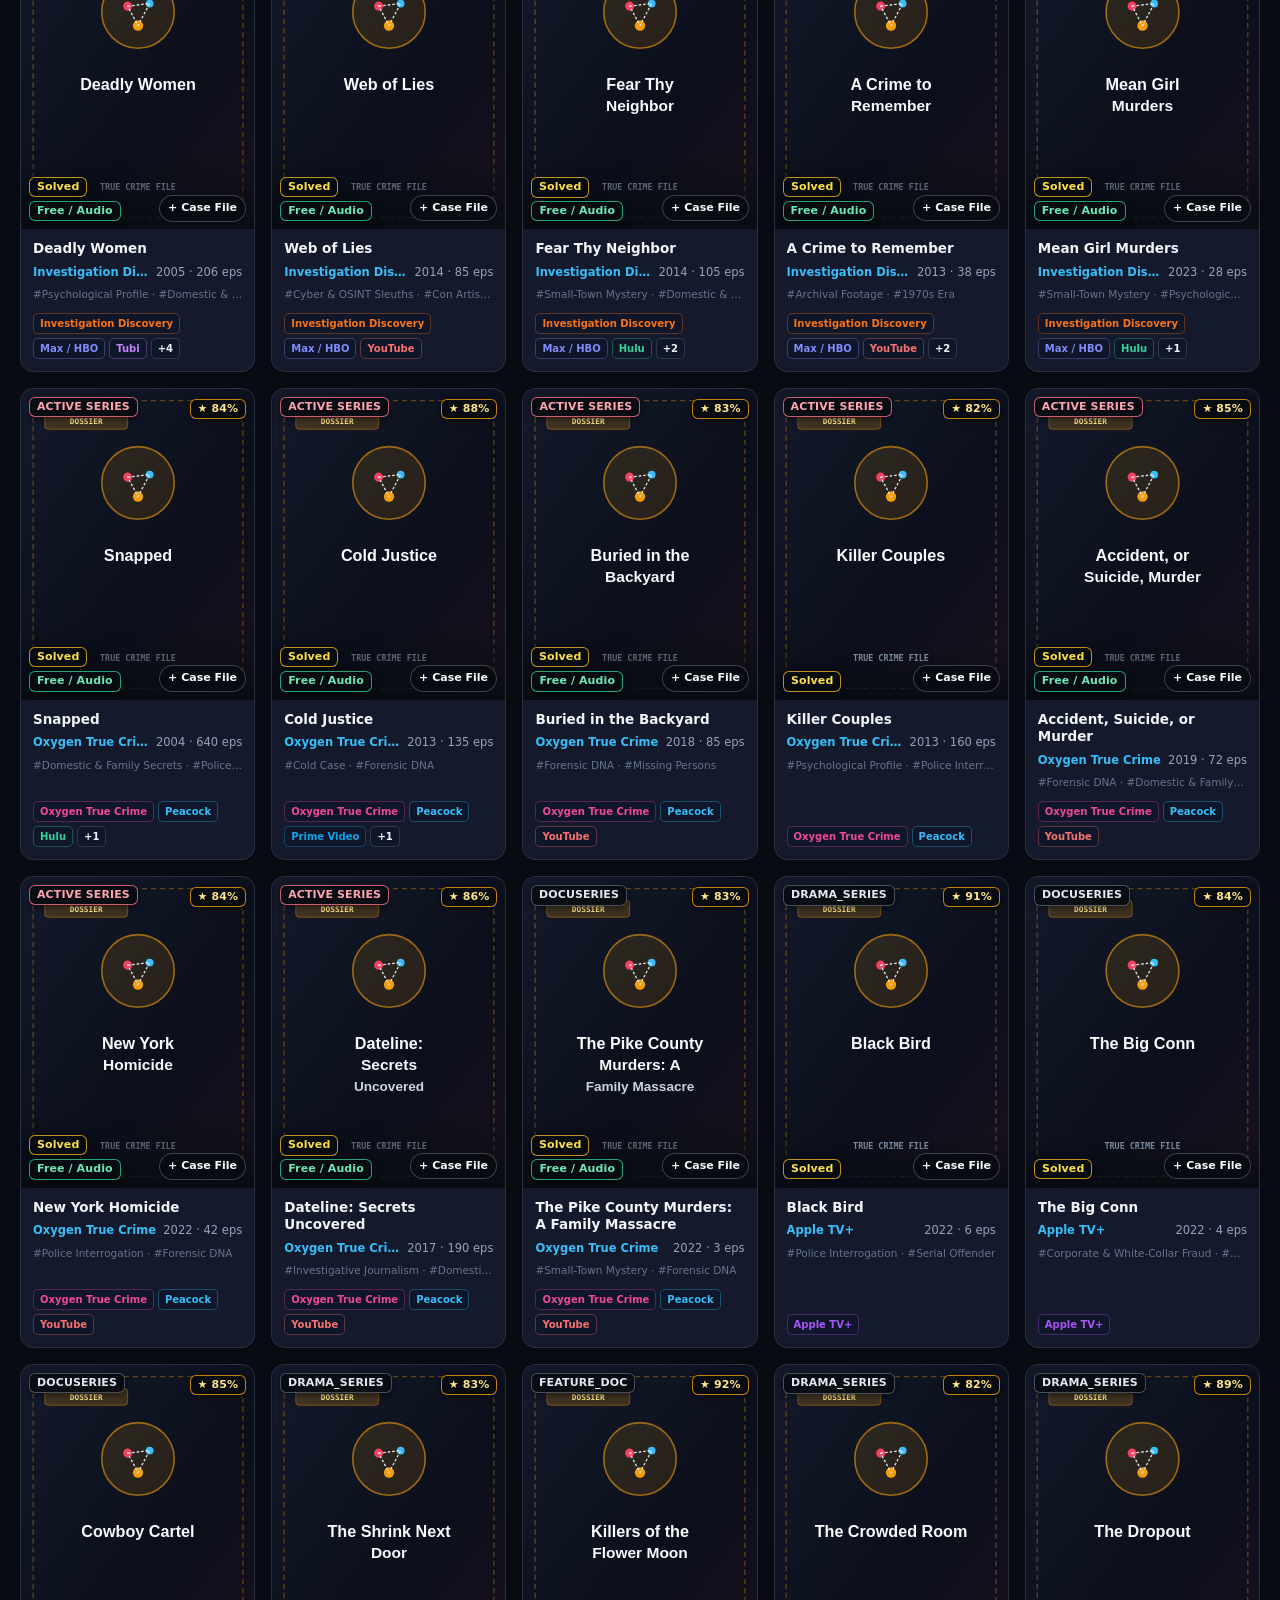
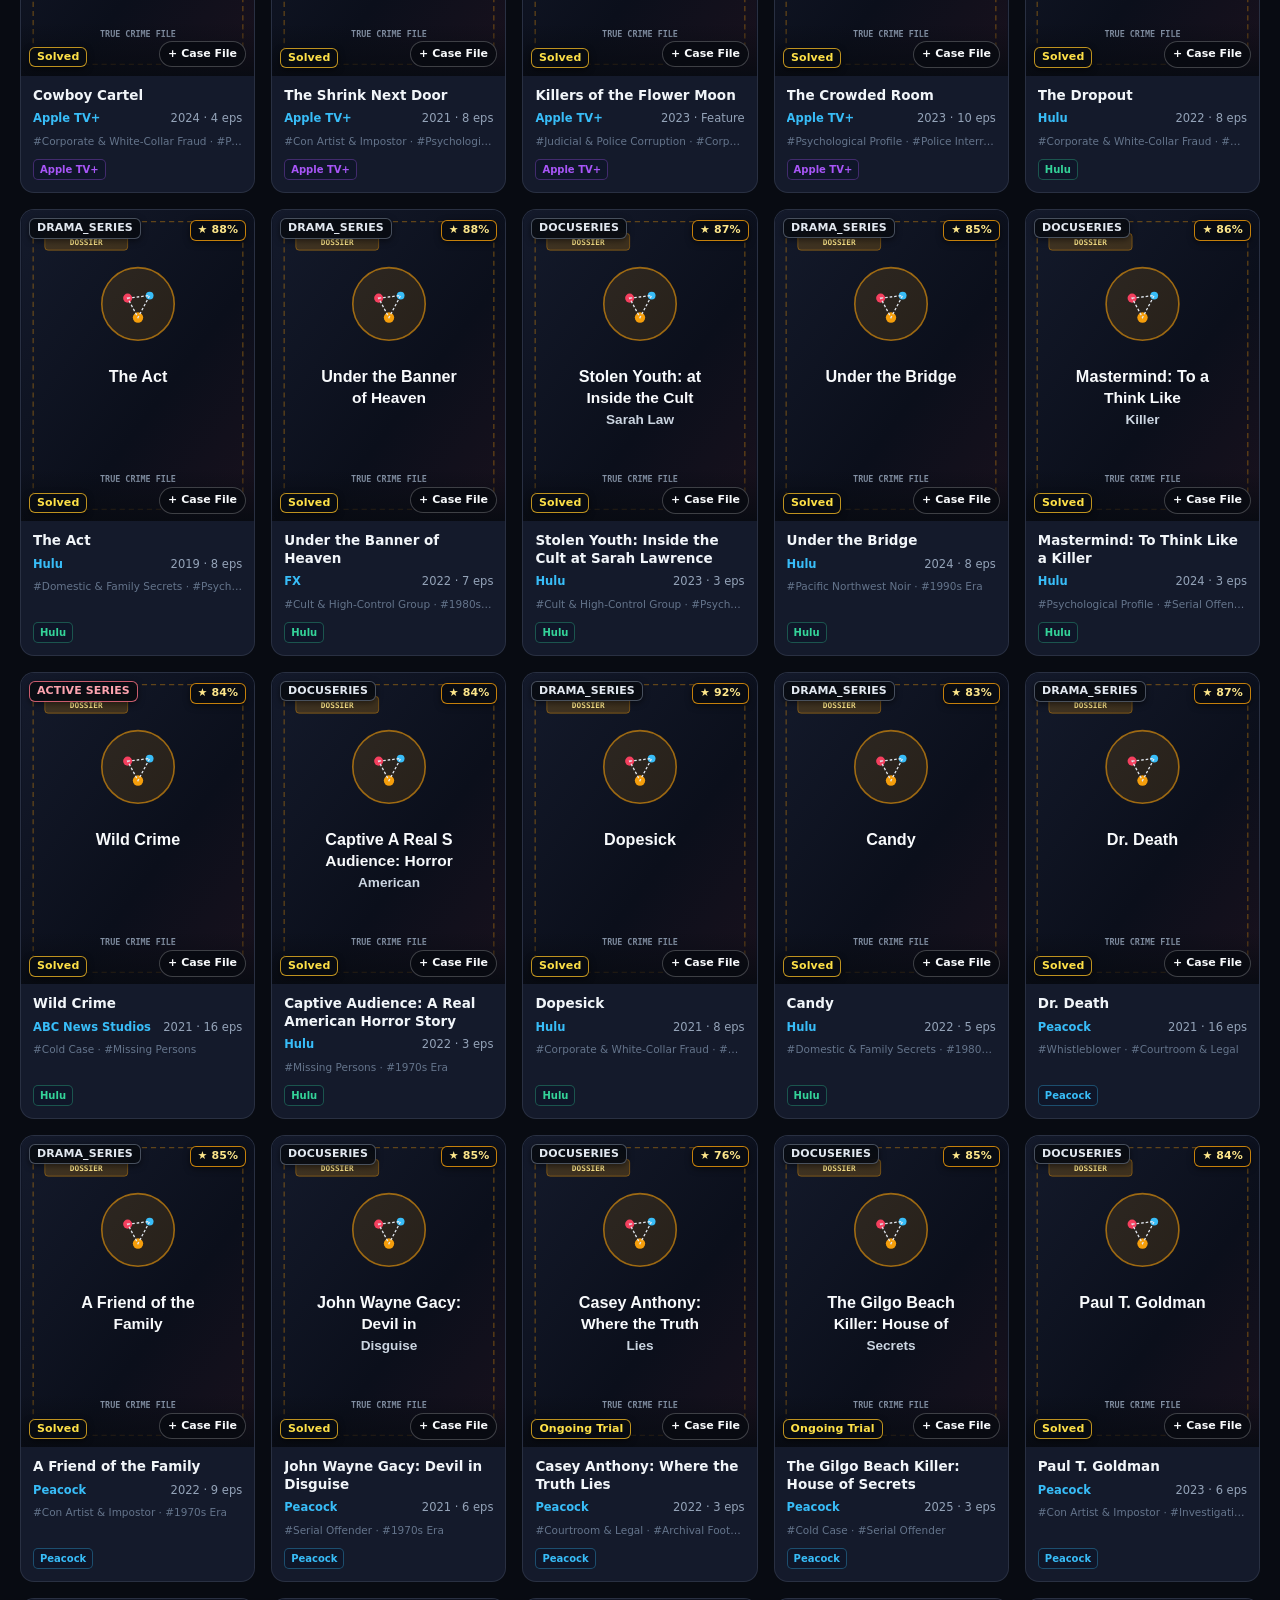
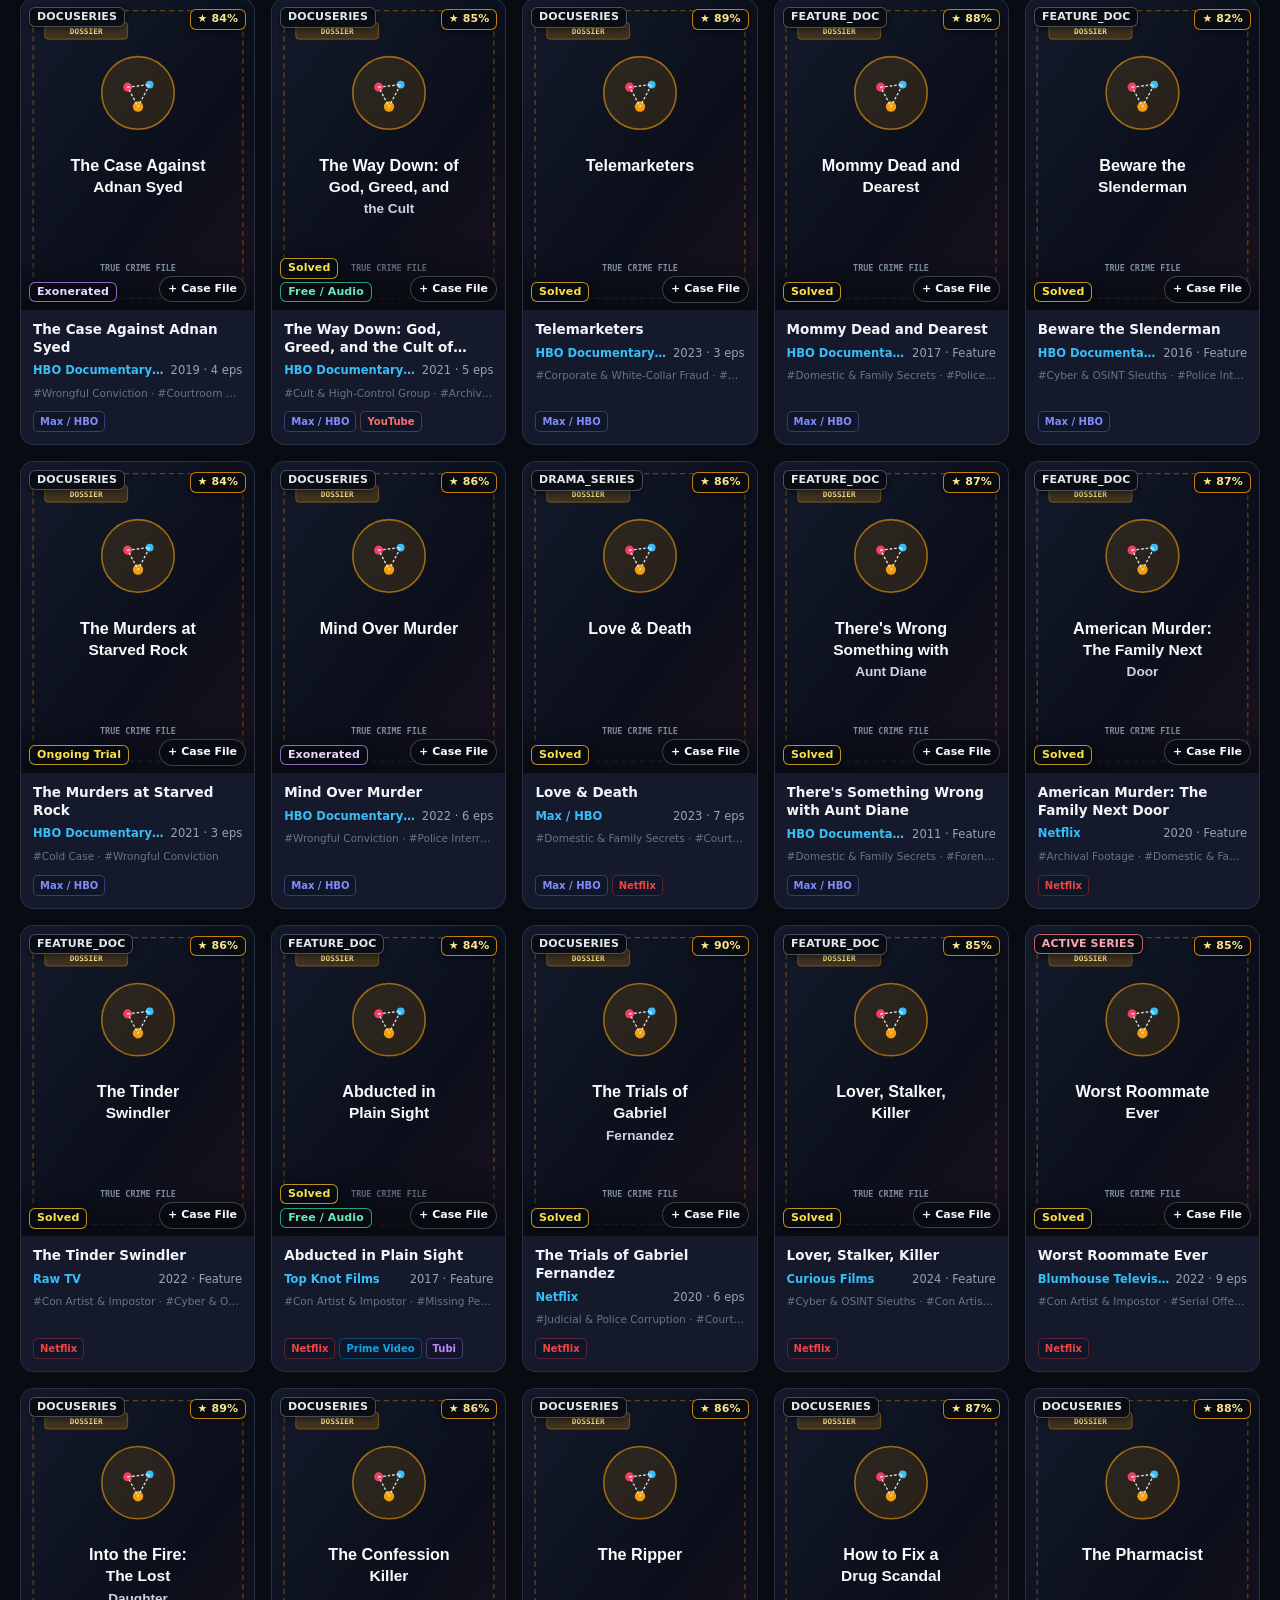
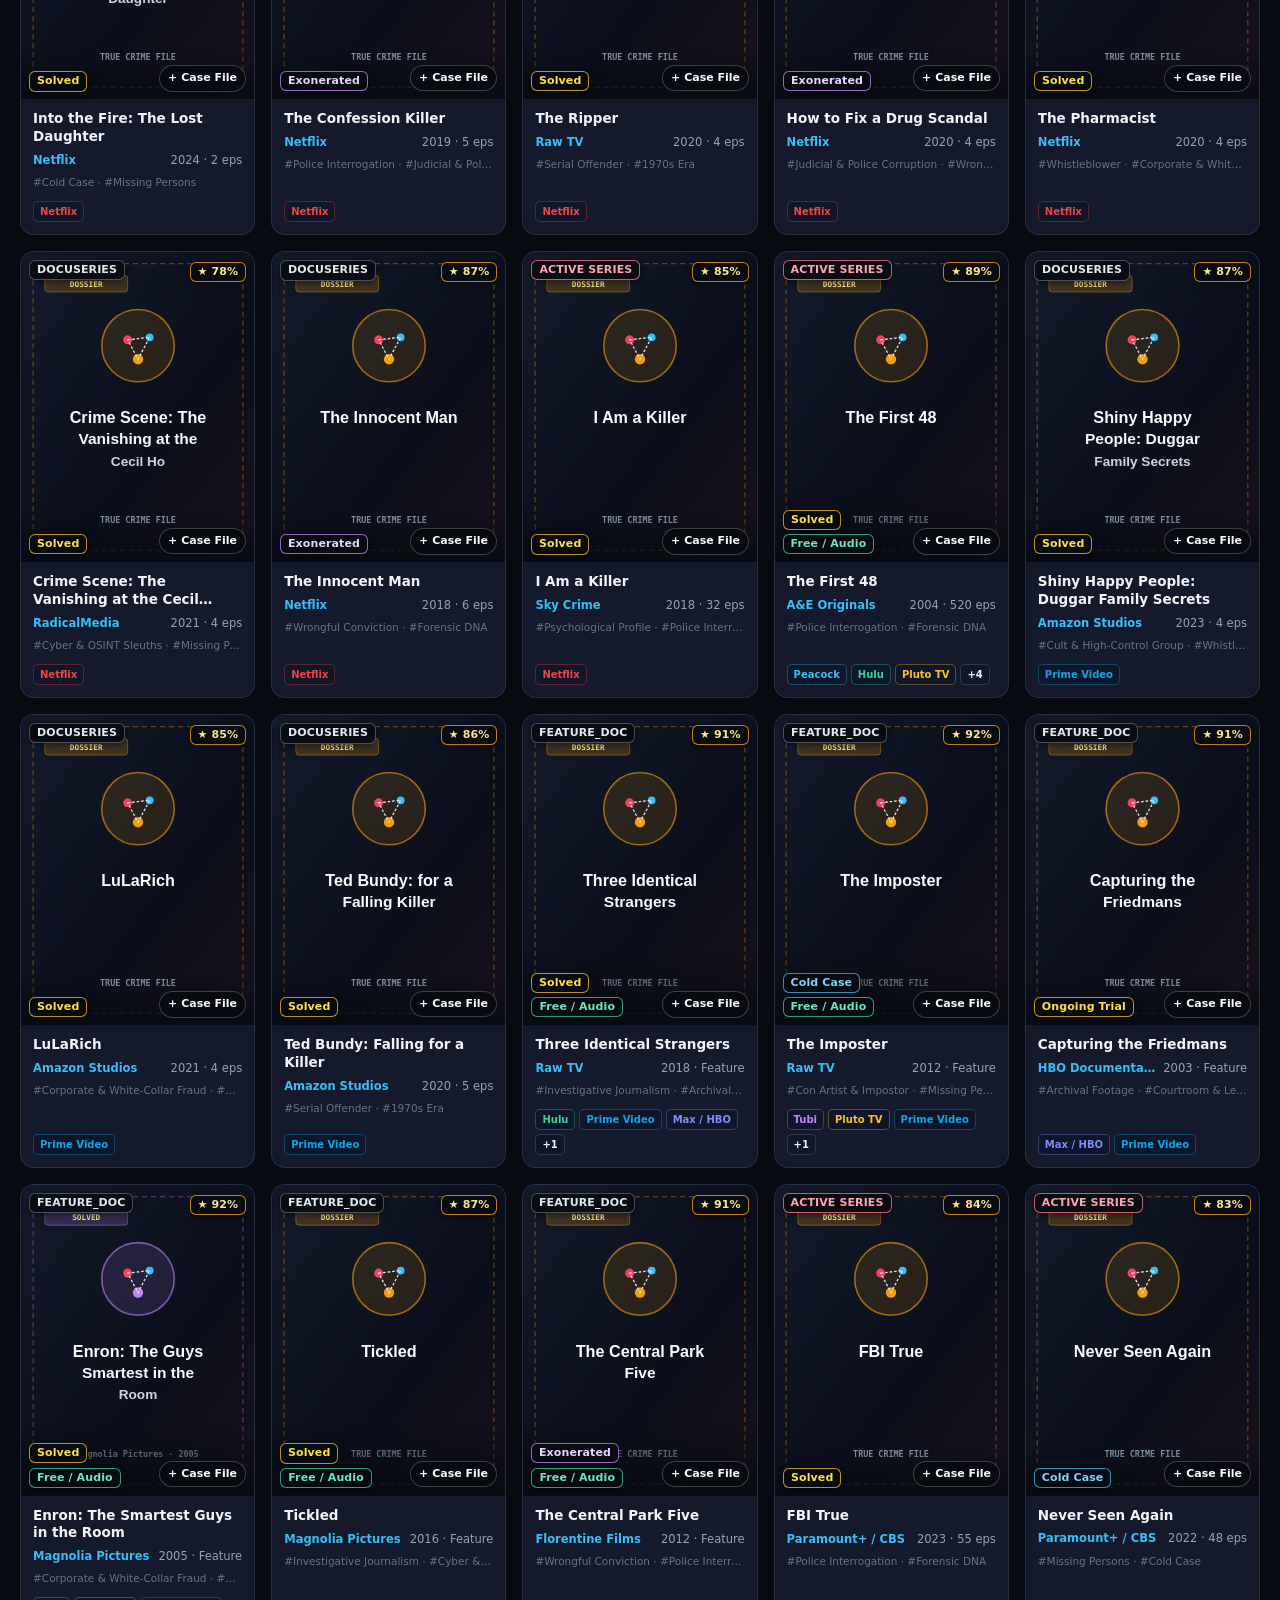
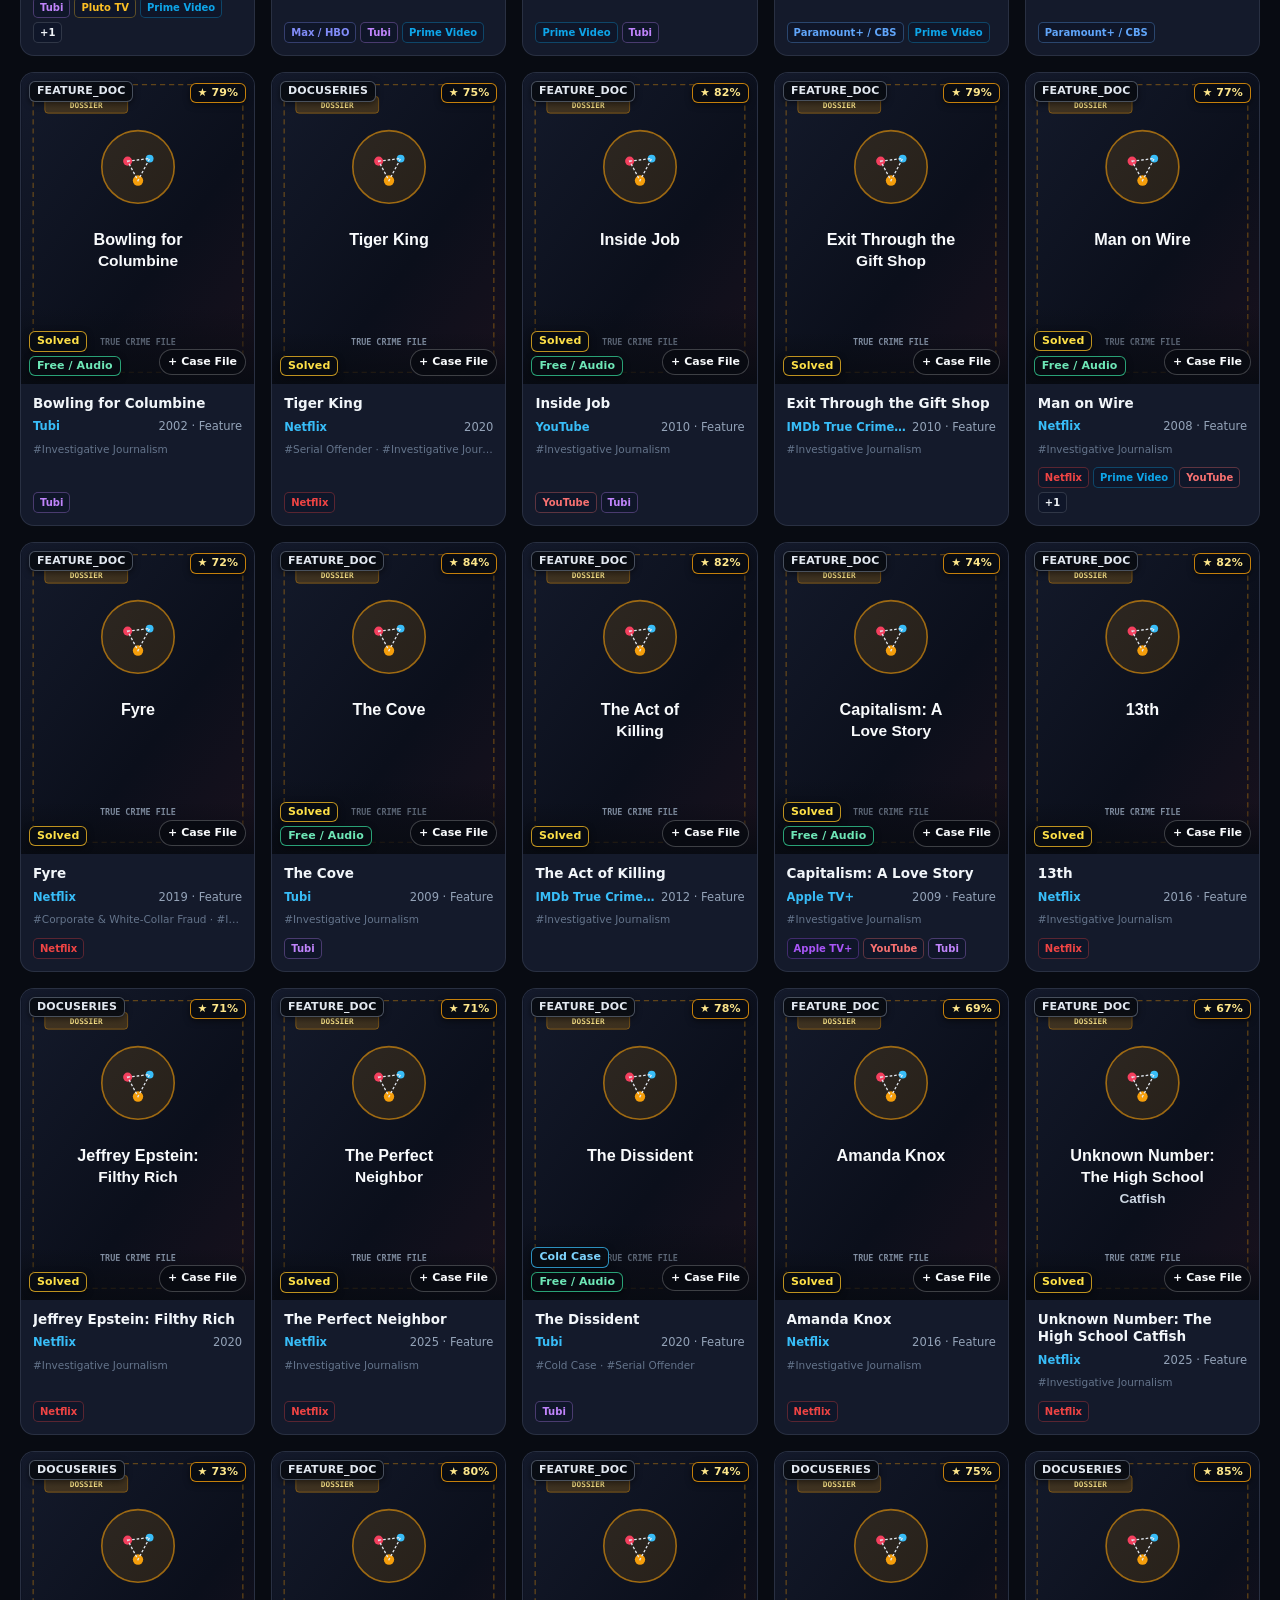
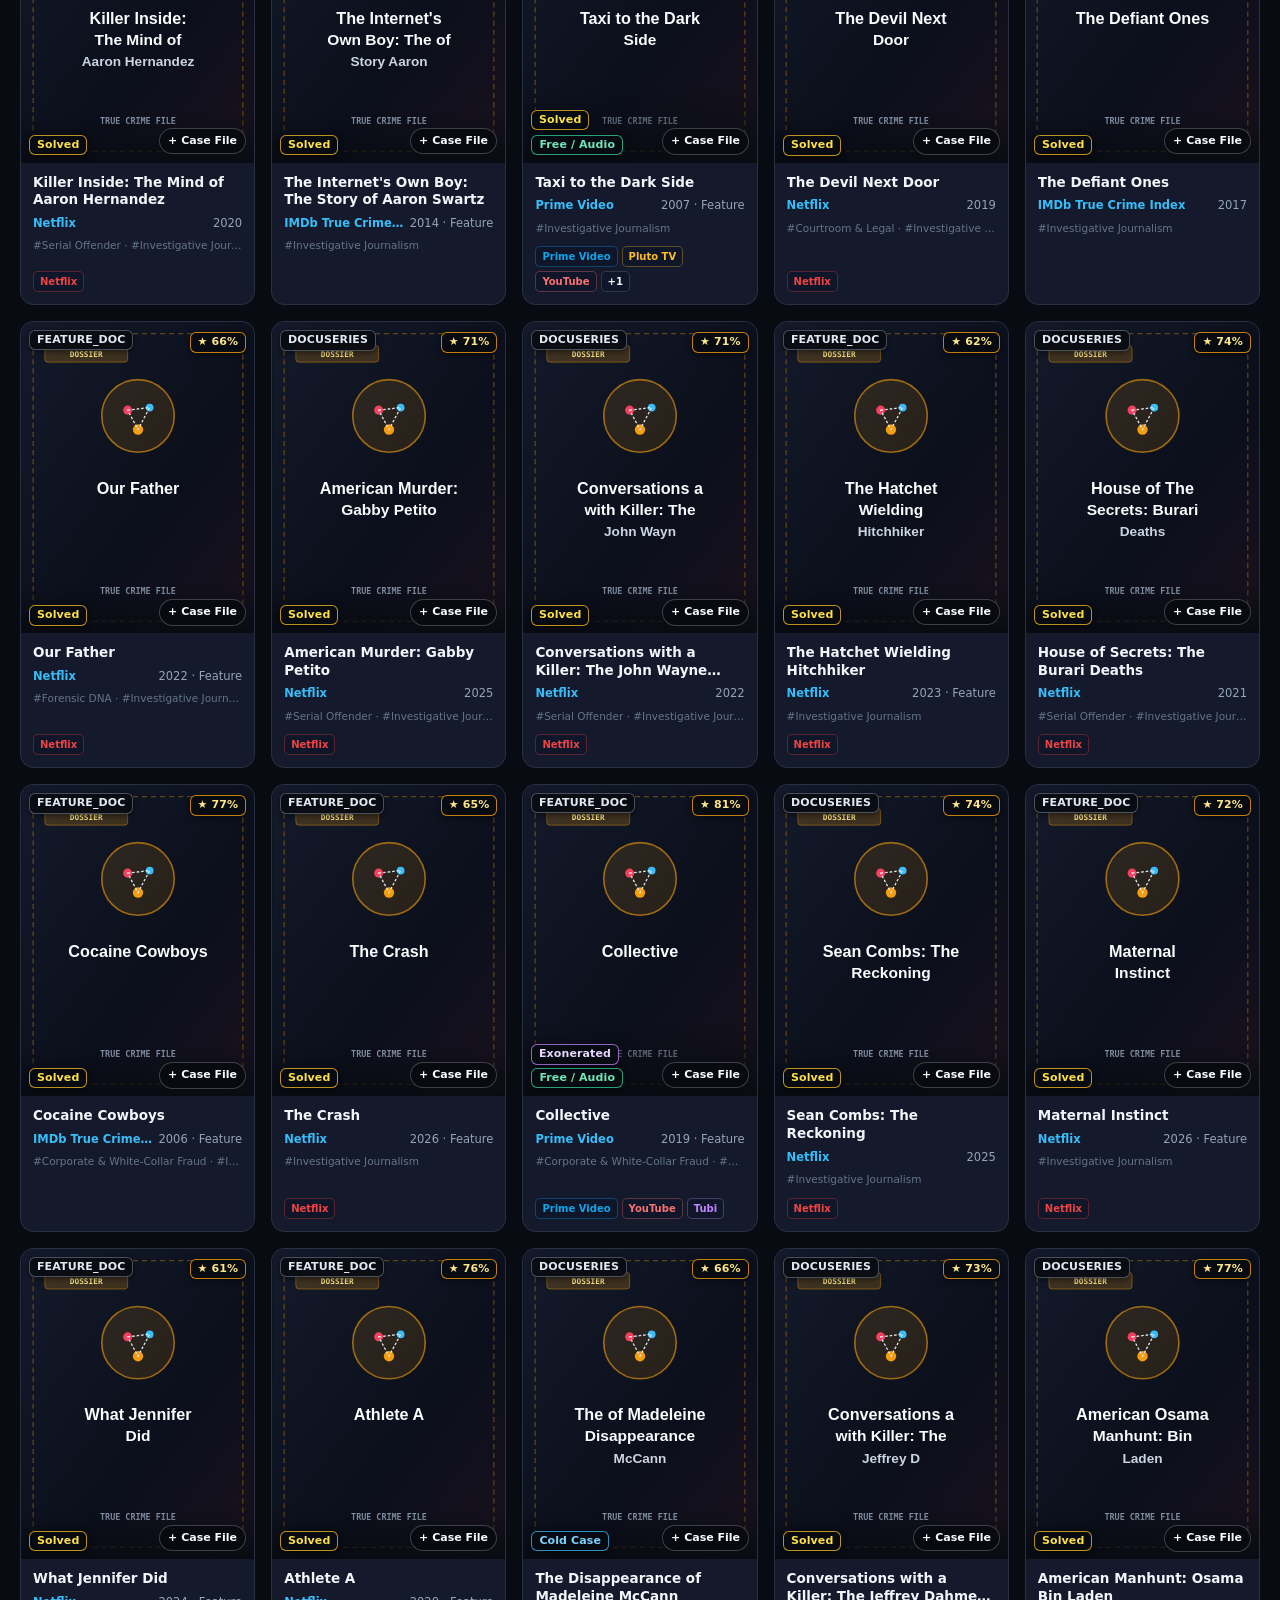
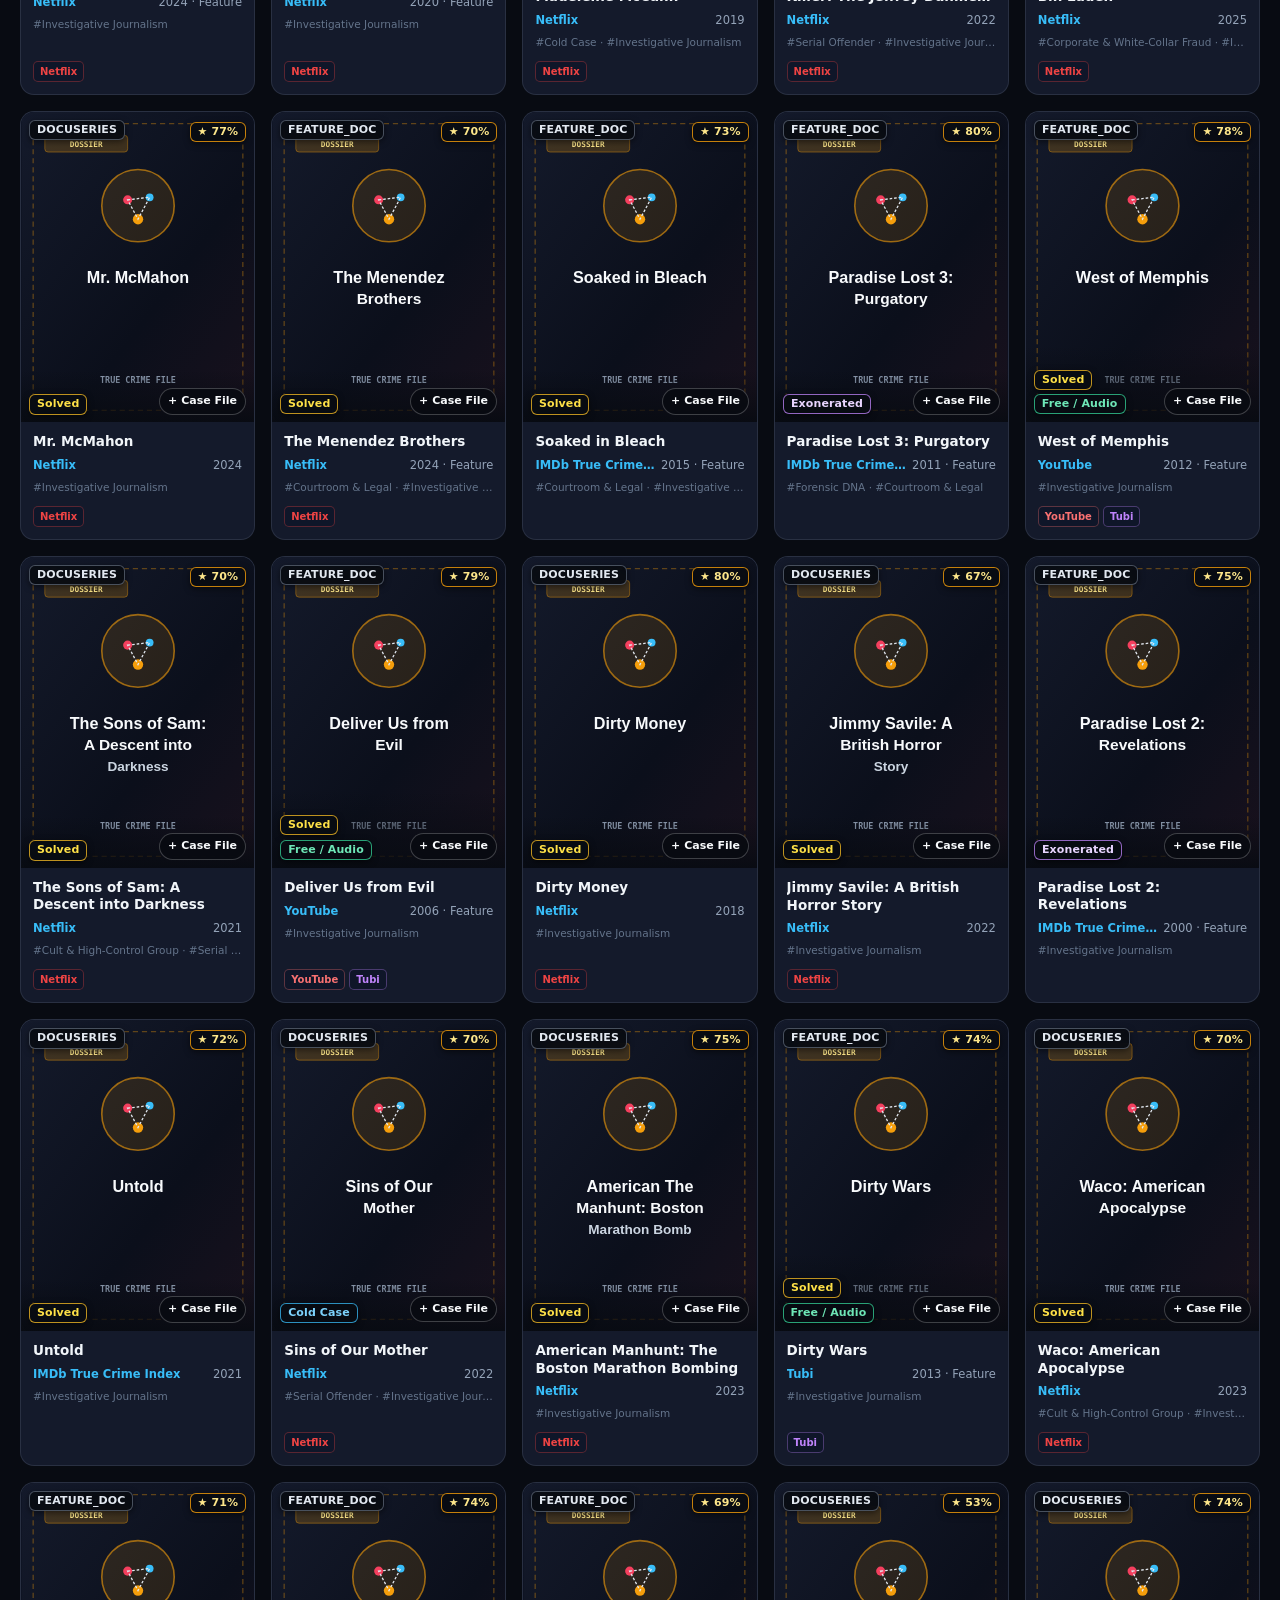
==== commit b0e6e862: "Reflect US streaming availability across cards and add direct streaming service links in Case Detail" ====
--- a/index.html
+++ b/index.html
@@ -349,6 +349,7 @@
 
   <script src="./catalog-data.js"></script>
   <script src="./imdb-catalog.js"></script>
+  <script src="./streaming-links.js"></script>
   <script src="./shared-core.js"></script>
   <script>
     (function () {
@@ -451,6 +452,7 @@
               const title = AF.getDisplayTitle(m);
               const wl = AF.getState().watchlist[m.id];
               const caseSt = AF.classifyDub(m);
+              const plats = AF.detectPlatforms(m);
               return `
                 <div class="search-item" data-id="${m.id}" role="option">
                   <img src="${AF.escapeHtml(AF.getCover(m))}" alt="">
@@ -460,6 +462,7 @@
                       ${AF.escapeHtml(m.format || '')} ${m.seasonYear ? '· ' + m.seasonYear : ''} · <span style="color:var(--cyan);">${AF.escapeHtml(caseSt)}</span> ${m.averageScore ? '· ★ ' + m.averageScore + '%' : ''}
                       ${wl ? `· <span style="color:var(--emerald);">${AF.escapeHtml(wl.status)}</span>` : ''}
                     </div>
+                    ${plats.length ? `<div style="display:flex;flex-wrap:wrap;gap:4px;margin-top:4px;">${plats.slice(0, 4).map(p => `<span class="platform-tag" style="color:${p.color};border-color:${p.color}55;">${AF.escapeHtml(p.name)}</span>`).join('')}</div>` : ''}
                   </div>
                   <a class="btn btn-xs btn-cyan" href="./vibe-graph.html?seed=${m.id}" onclick="event.stopPropagation();">Graph</a>
                   <a class="btn btn-xs" href="./eclectic-lab.html?tab=arithmetic&seed=${m.id}" onclick="event.stopPropagation();">± Arith</a>
@@ -629,7 +632,7 @@
 
         const query = `query ($start: Int, $end: Int) { past72h { airingSchedules } activeOnas { media } catalog { media } }`;
         try {
-          const cacheKey = forceRefresh ? null : `tc_releases_v6_${activePlatform}`;
+          const cacheKey = forceRefresh ? null : `tc_releases_v7_${activePlatform}`;
           const data = await AF.anilistQuery(query, { start: start72h, end: nowSec, platform: activePlatform }, { cacheKey, ttl: AF.TTL_DYNAMIC });
 
           const mergedMap = new Map();
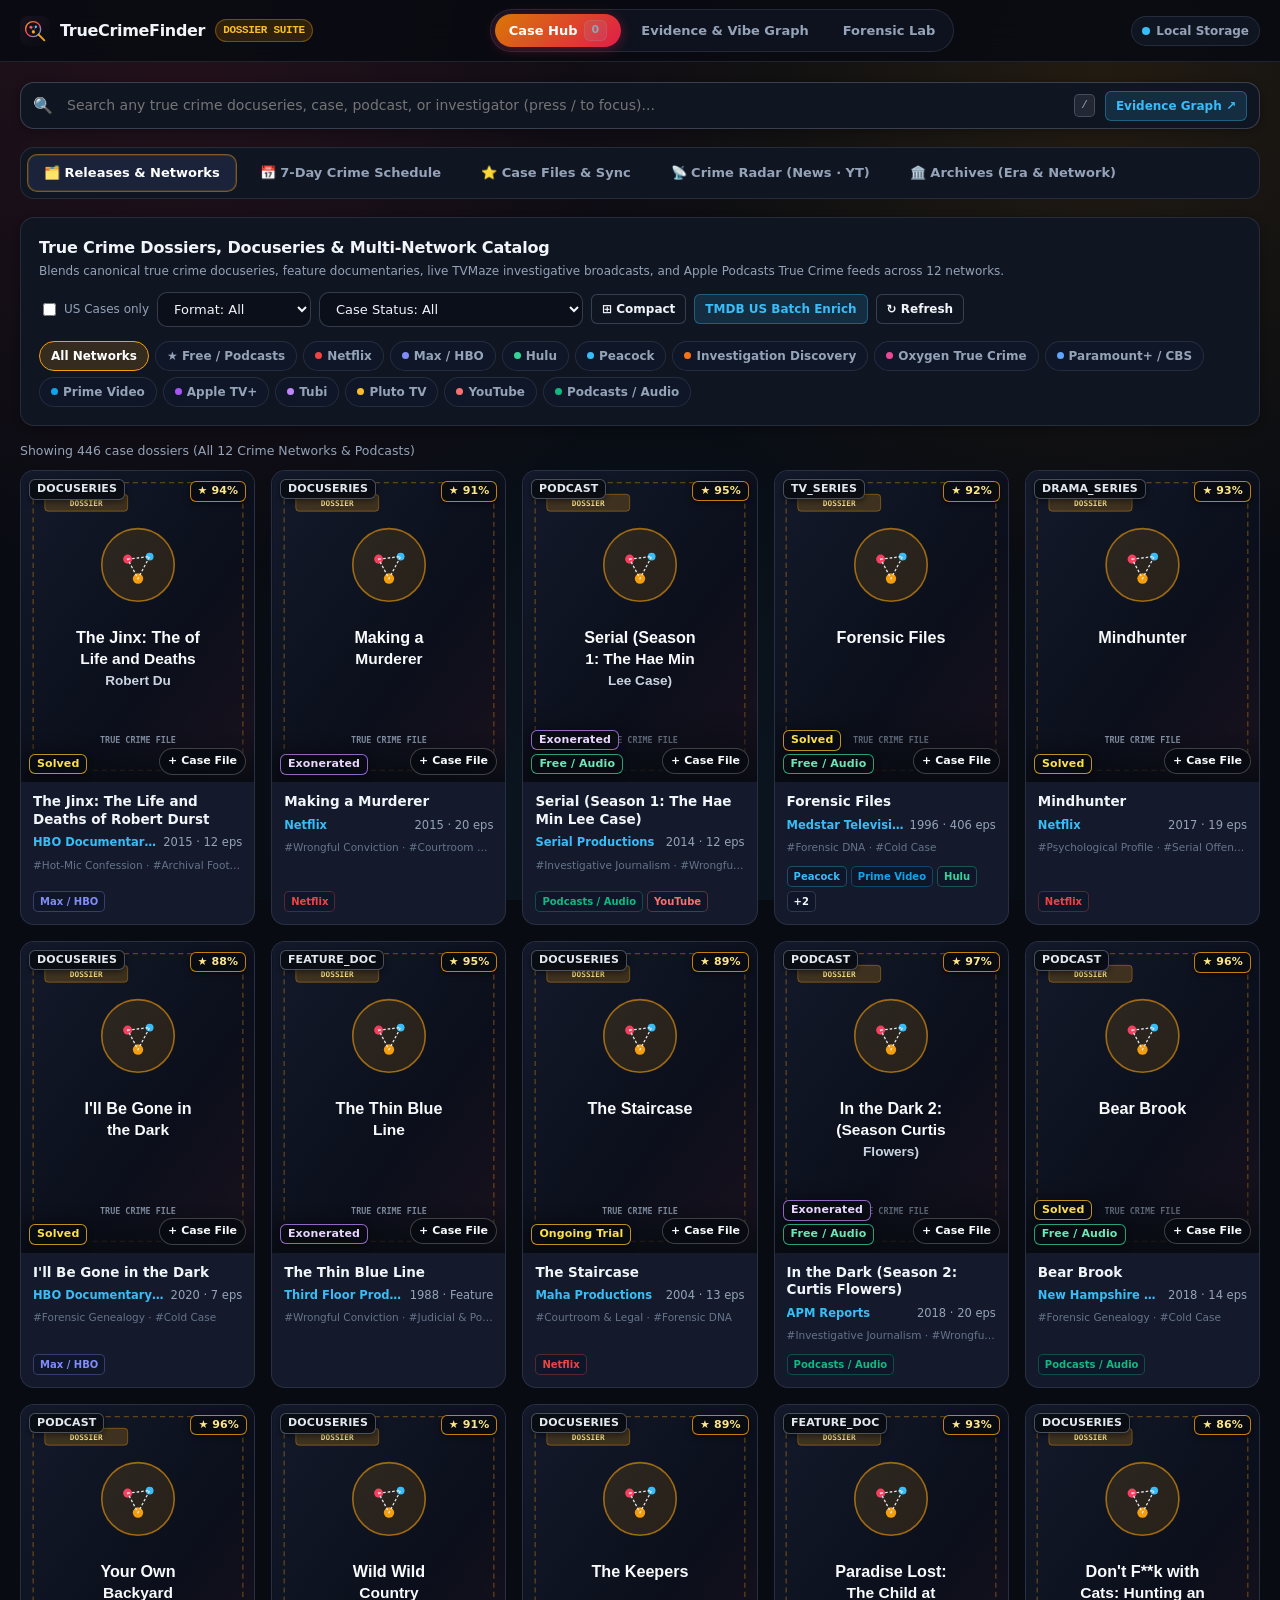
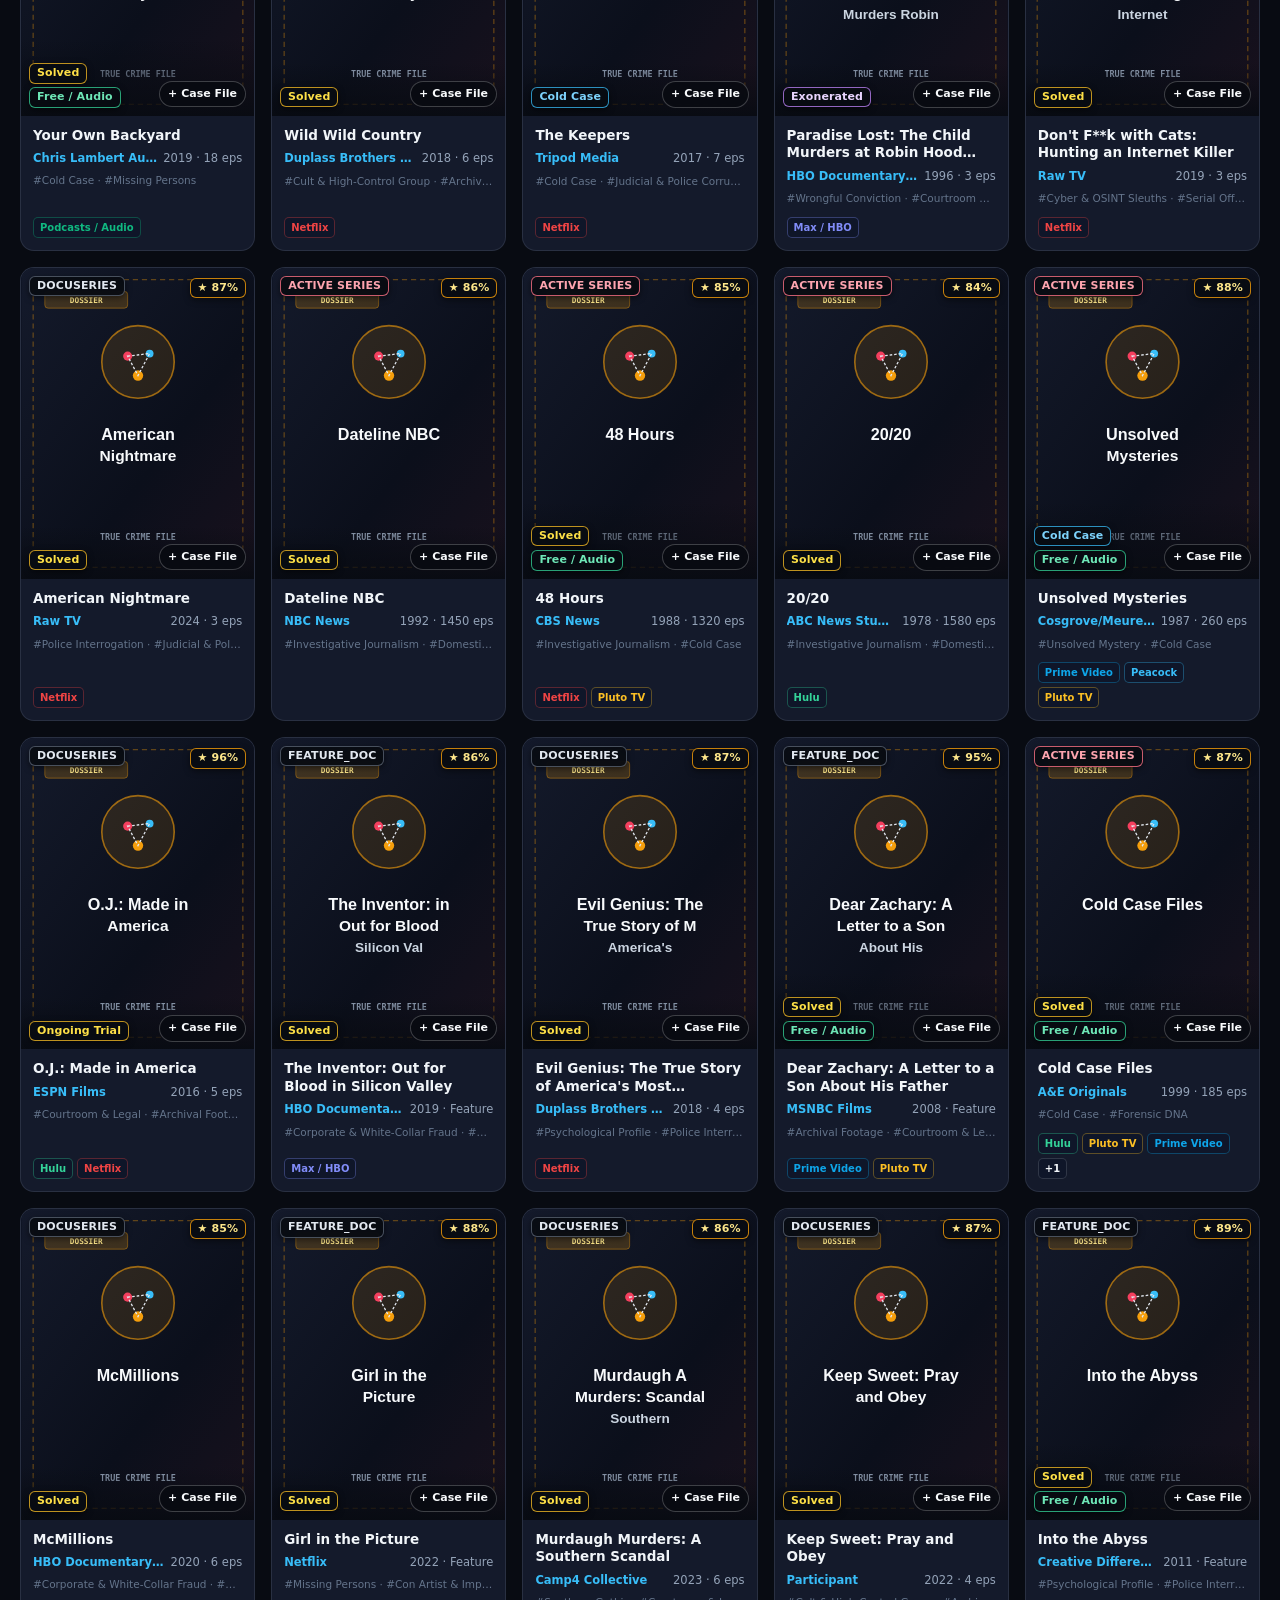
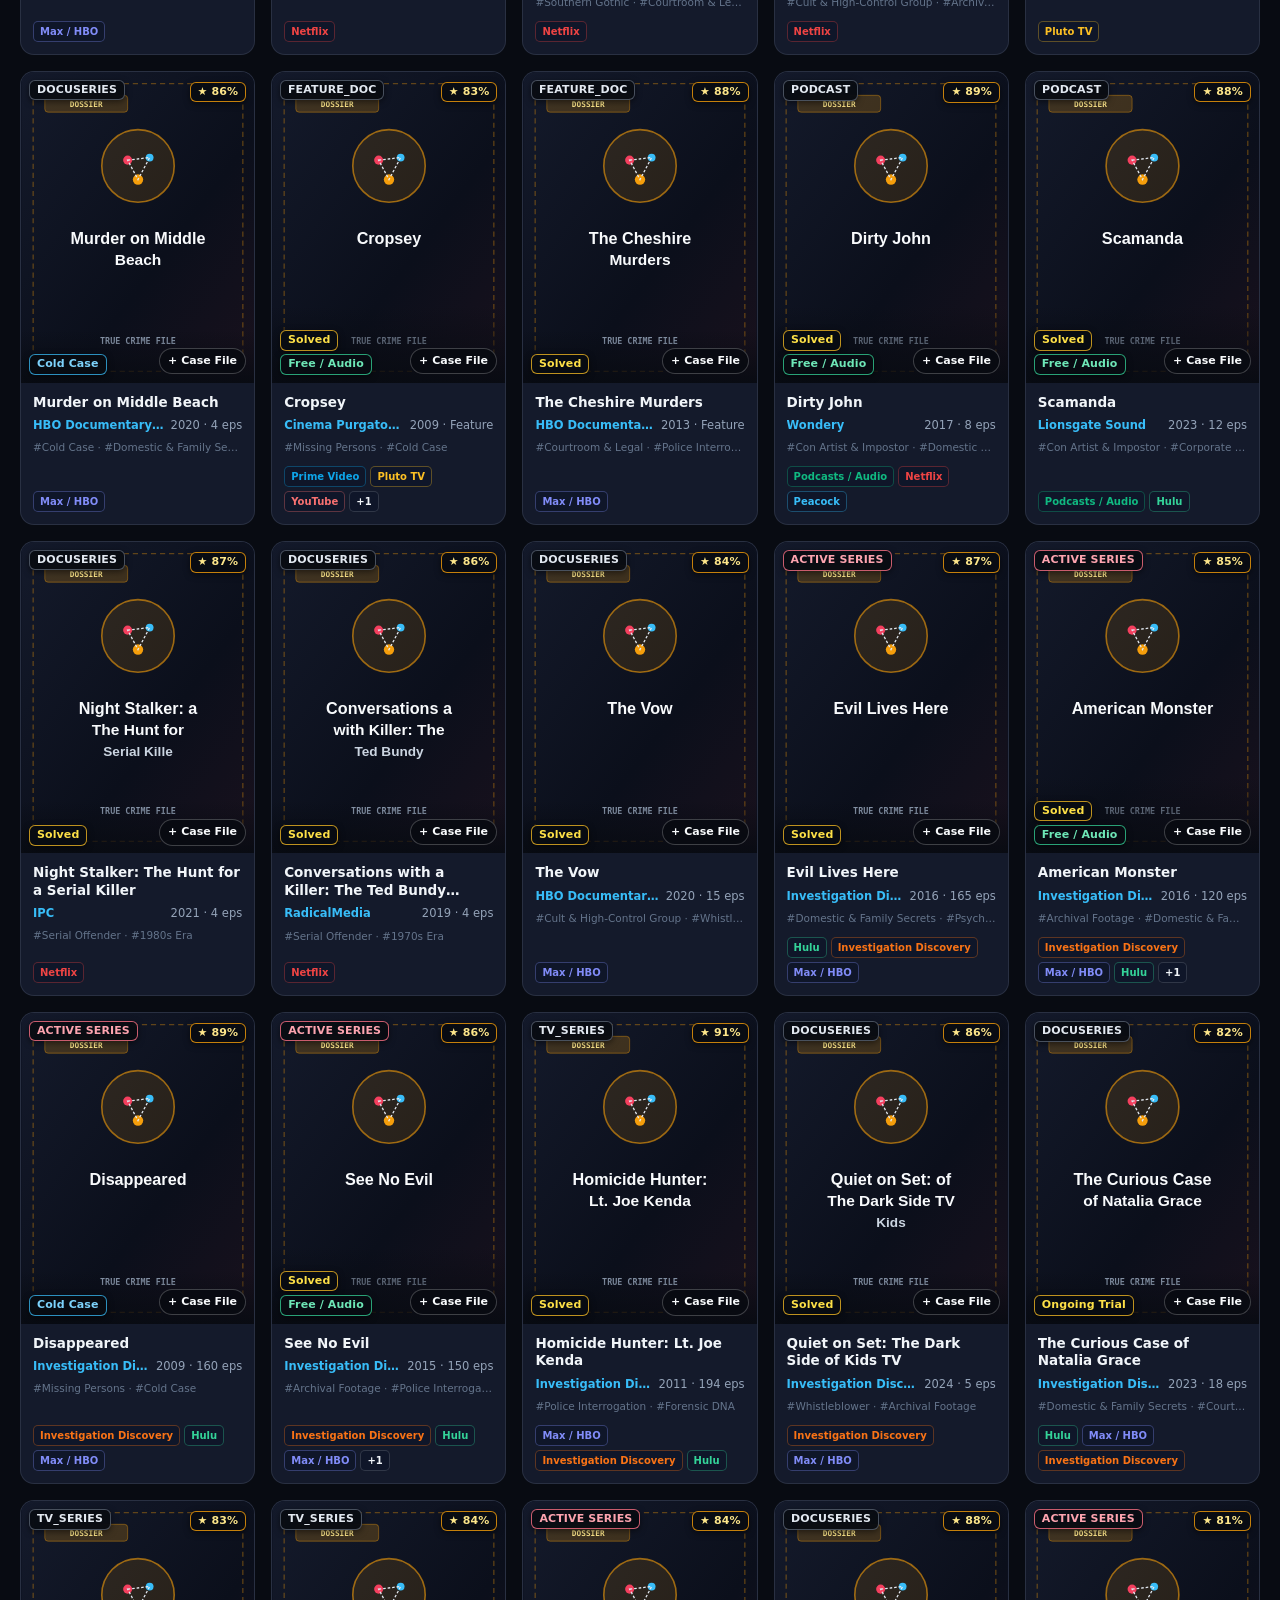
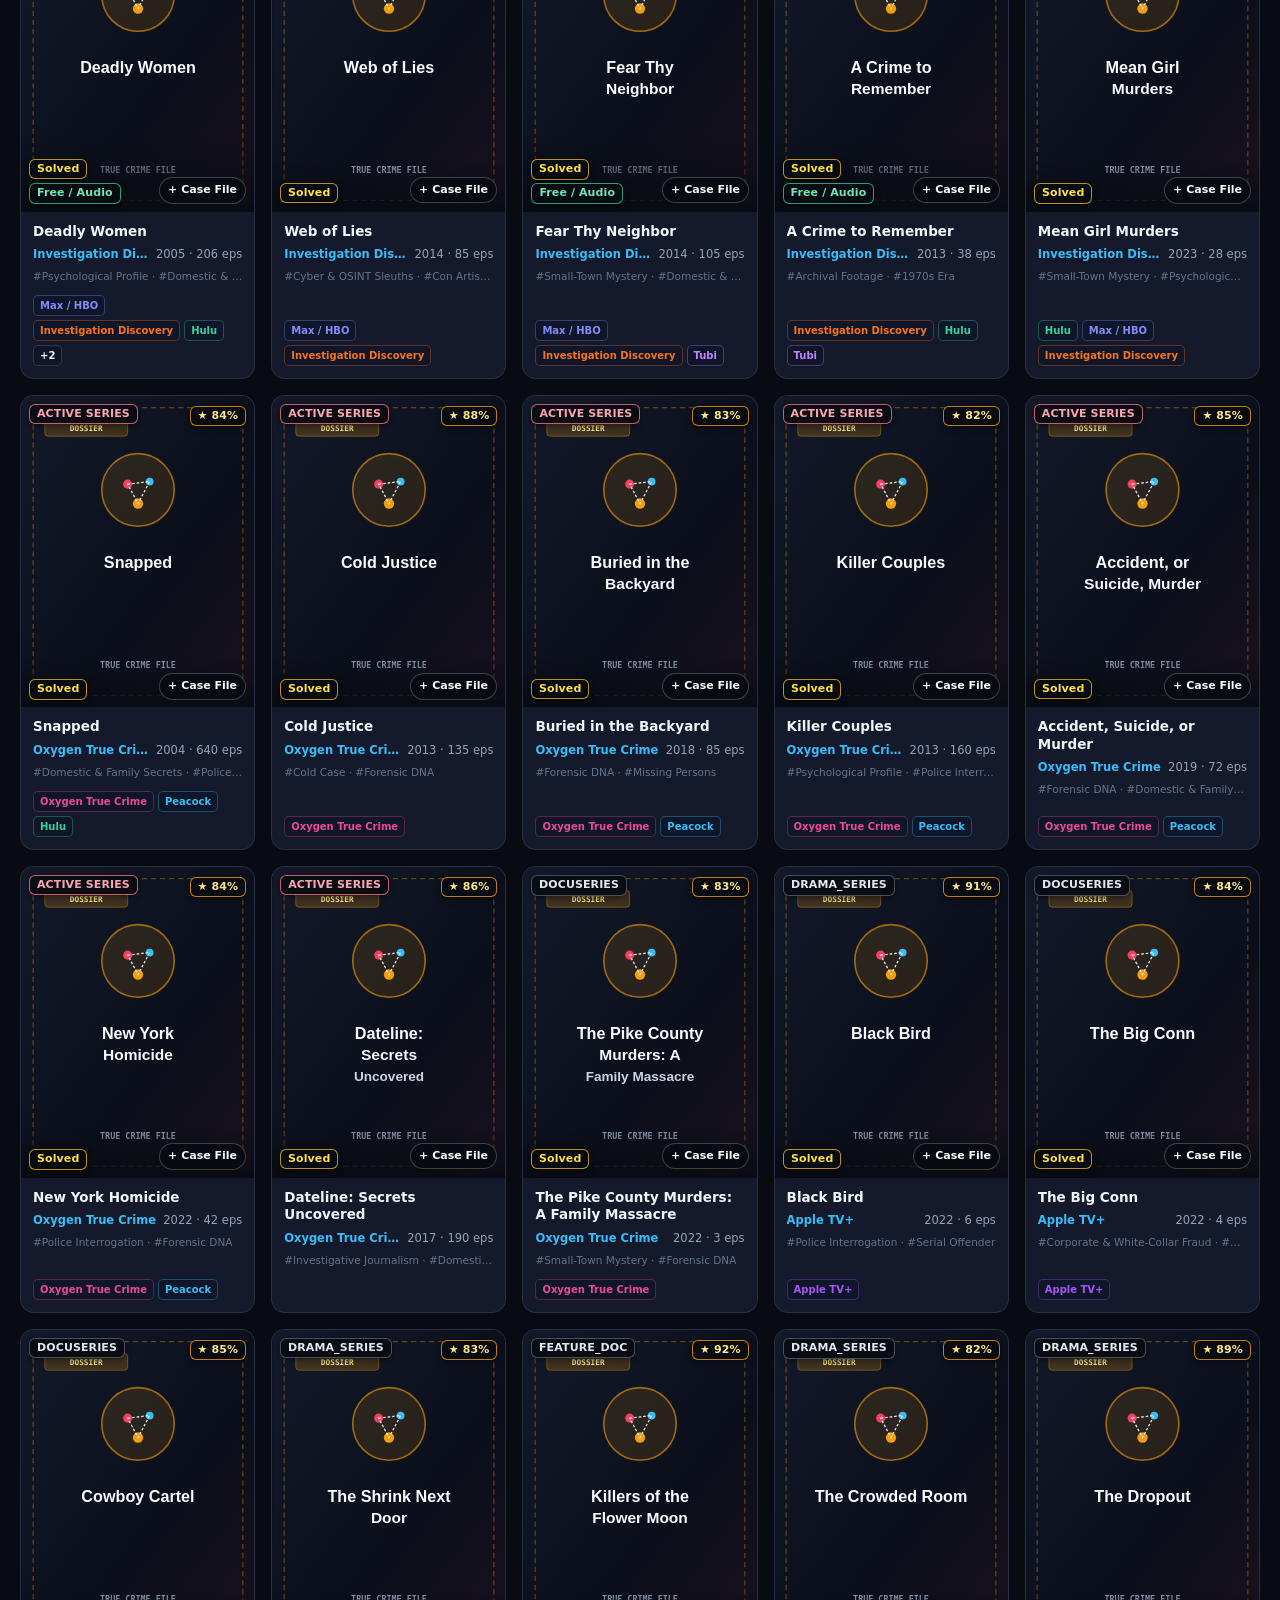
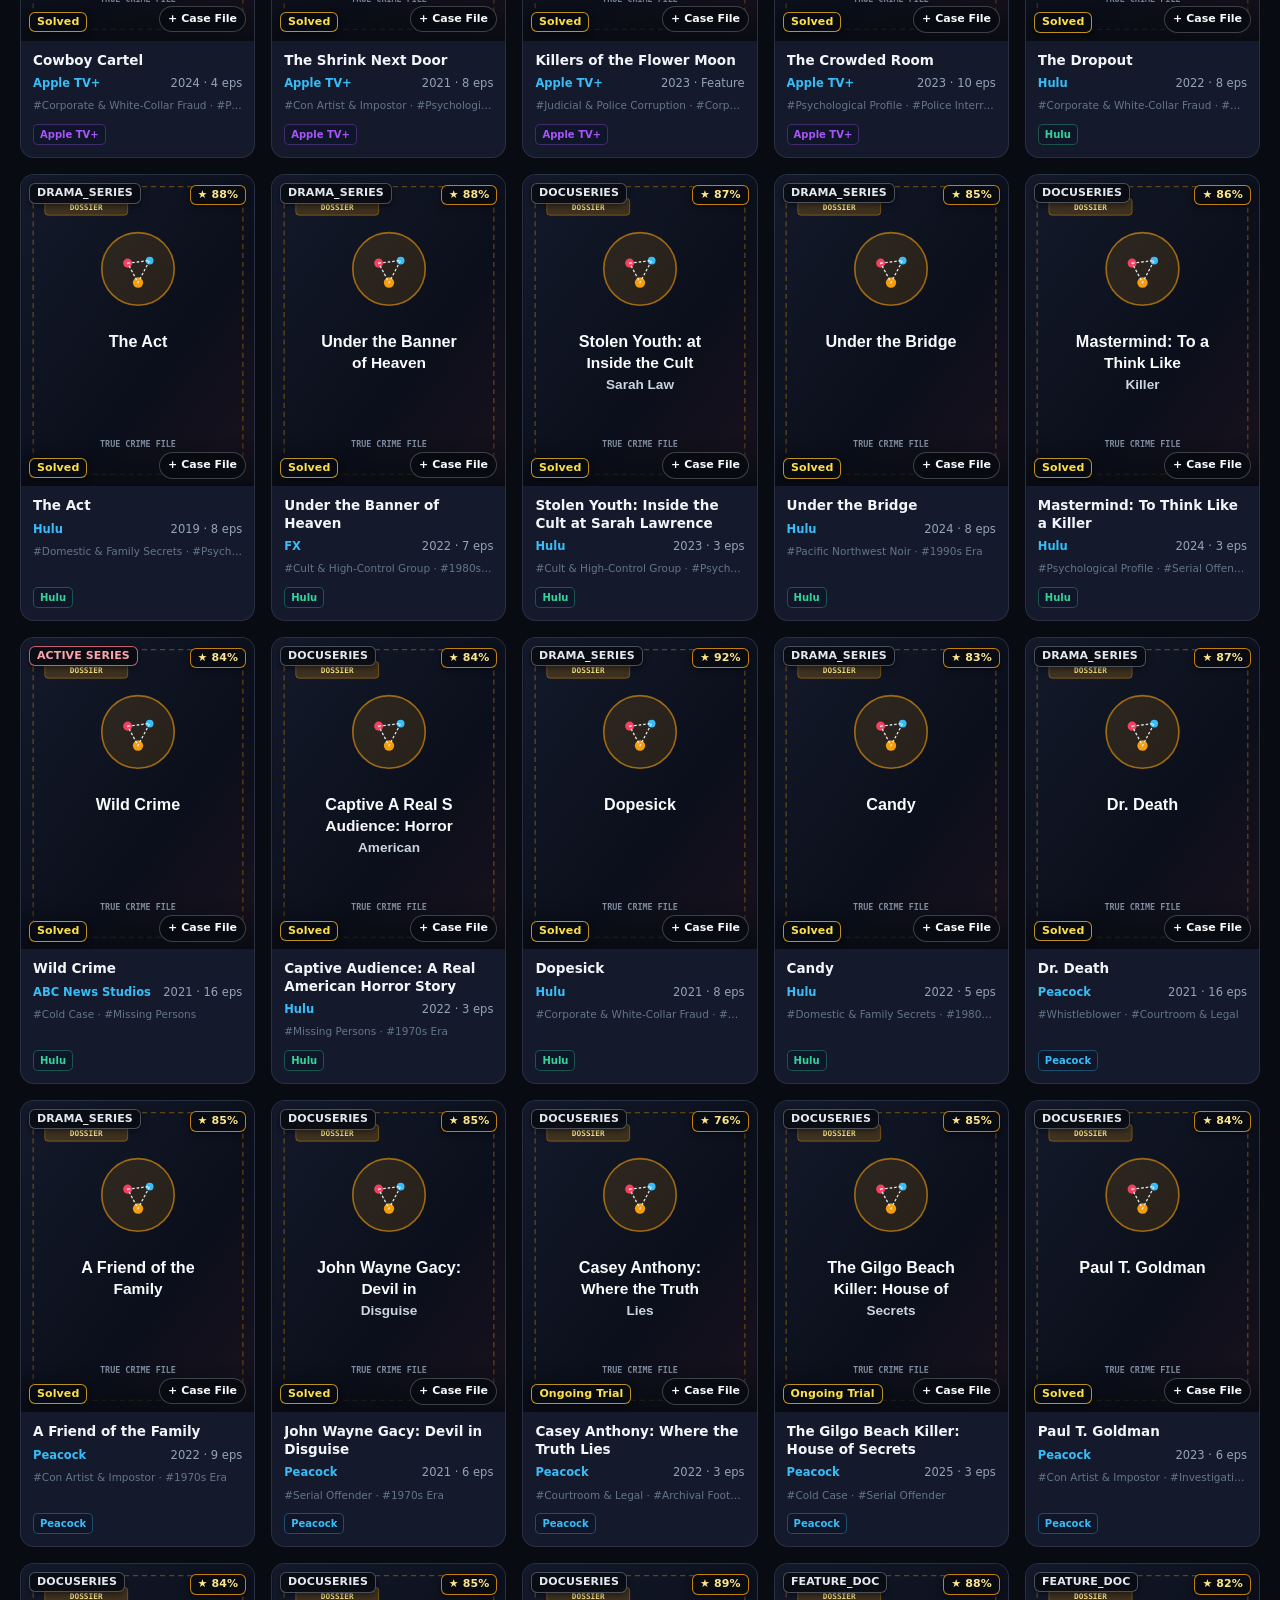
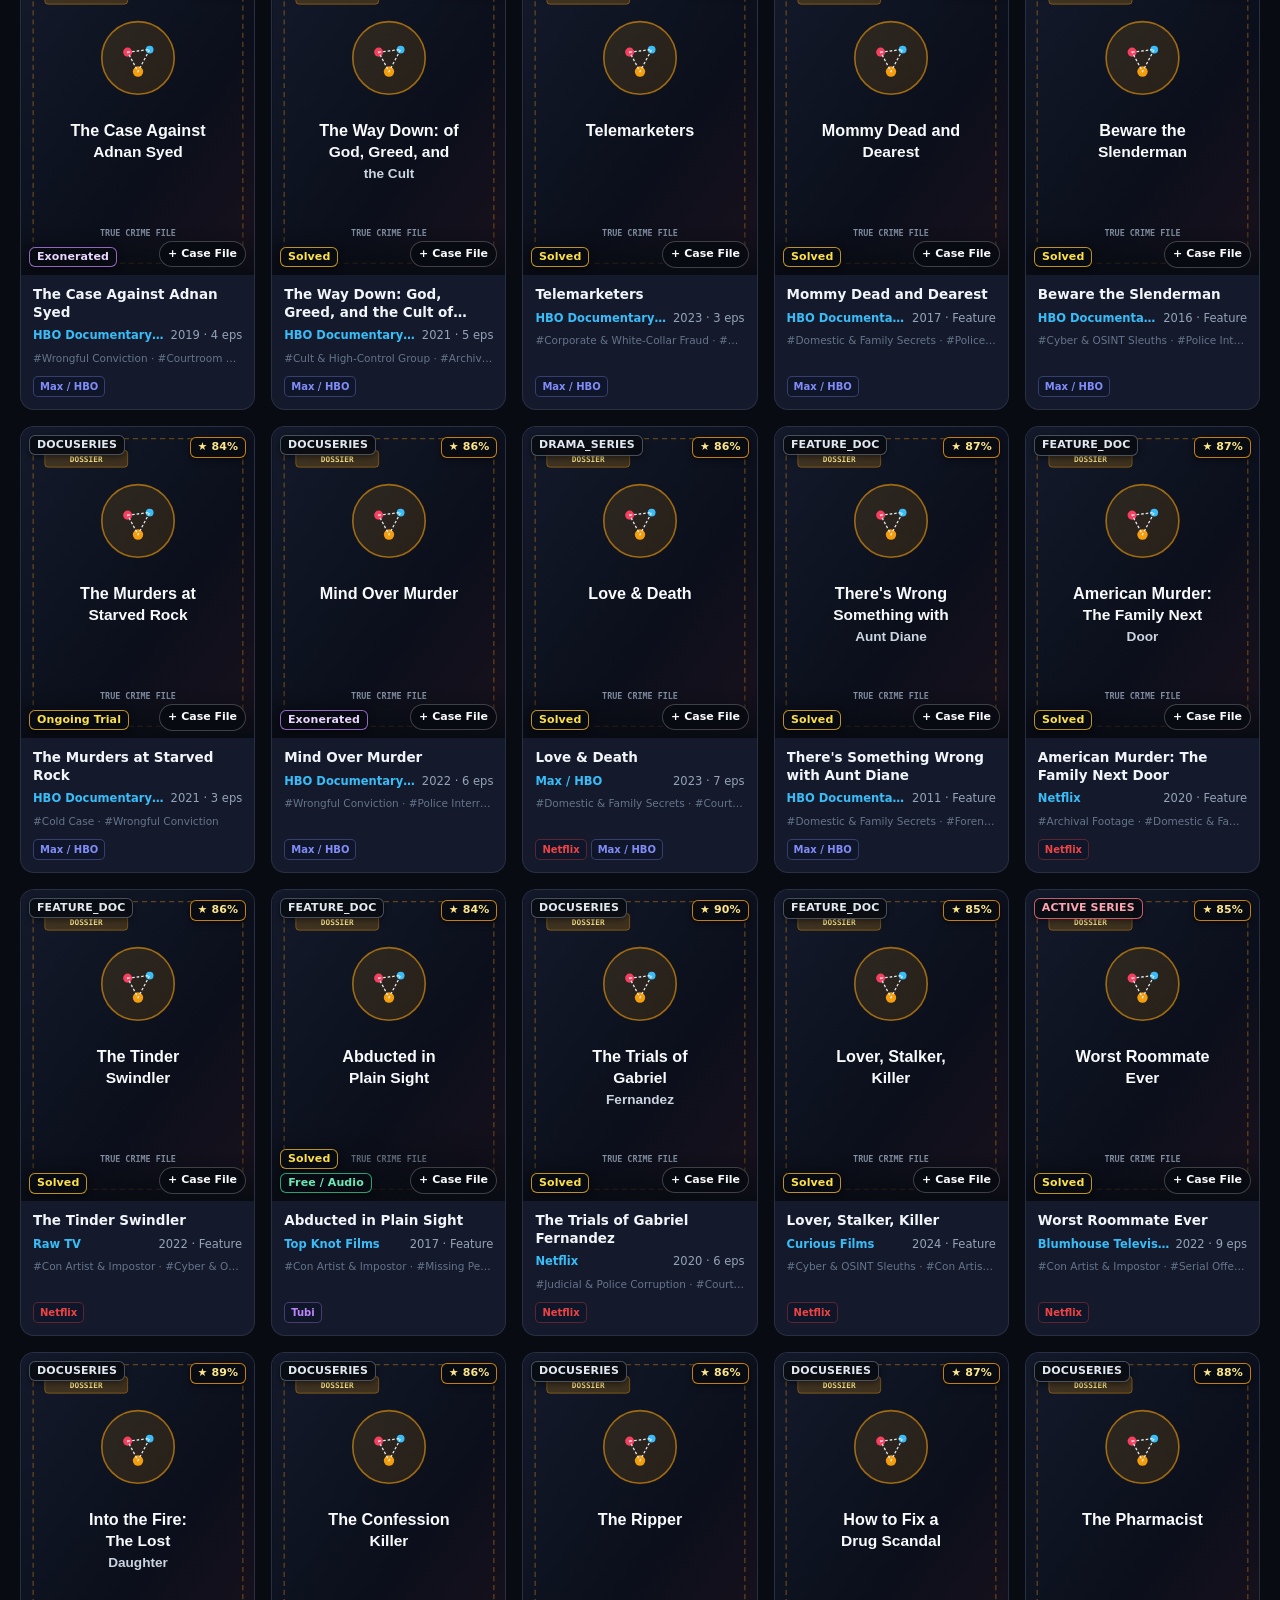
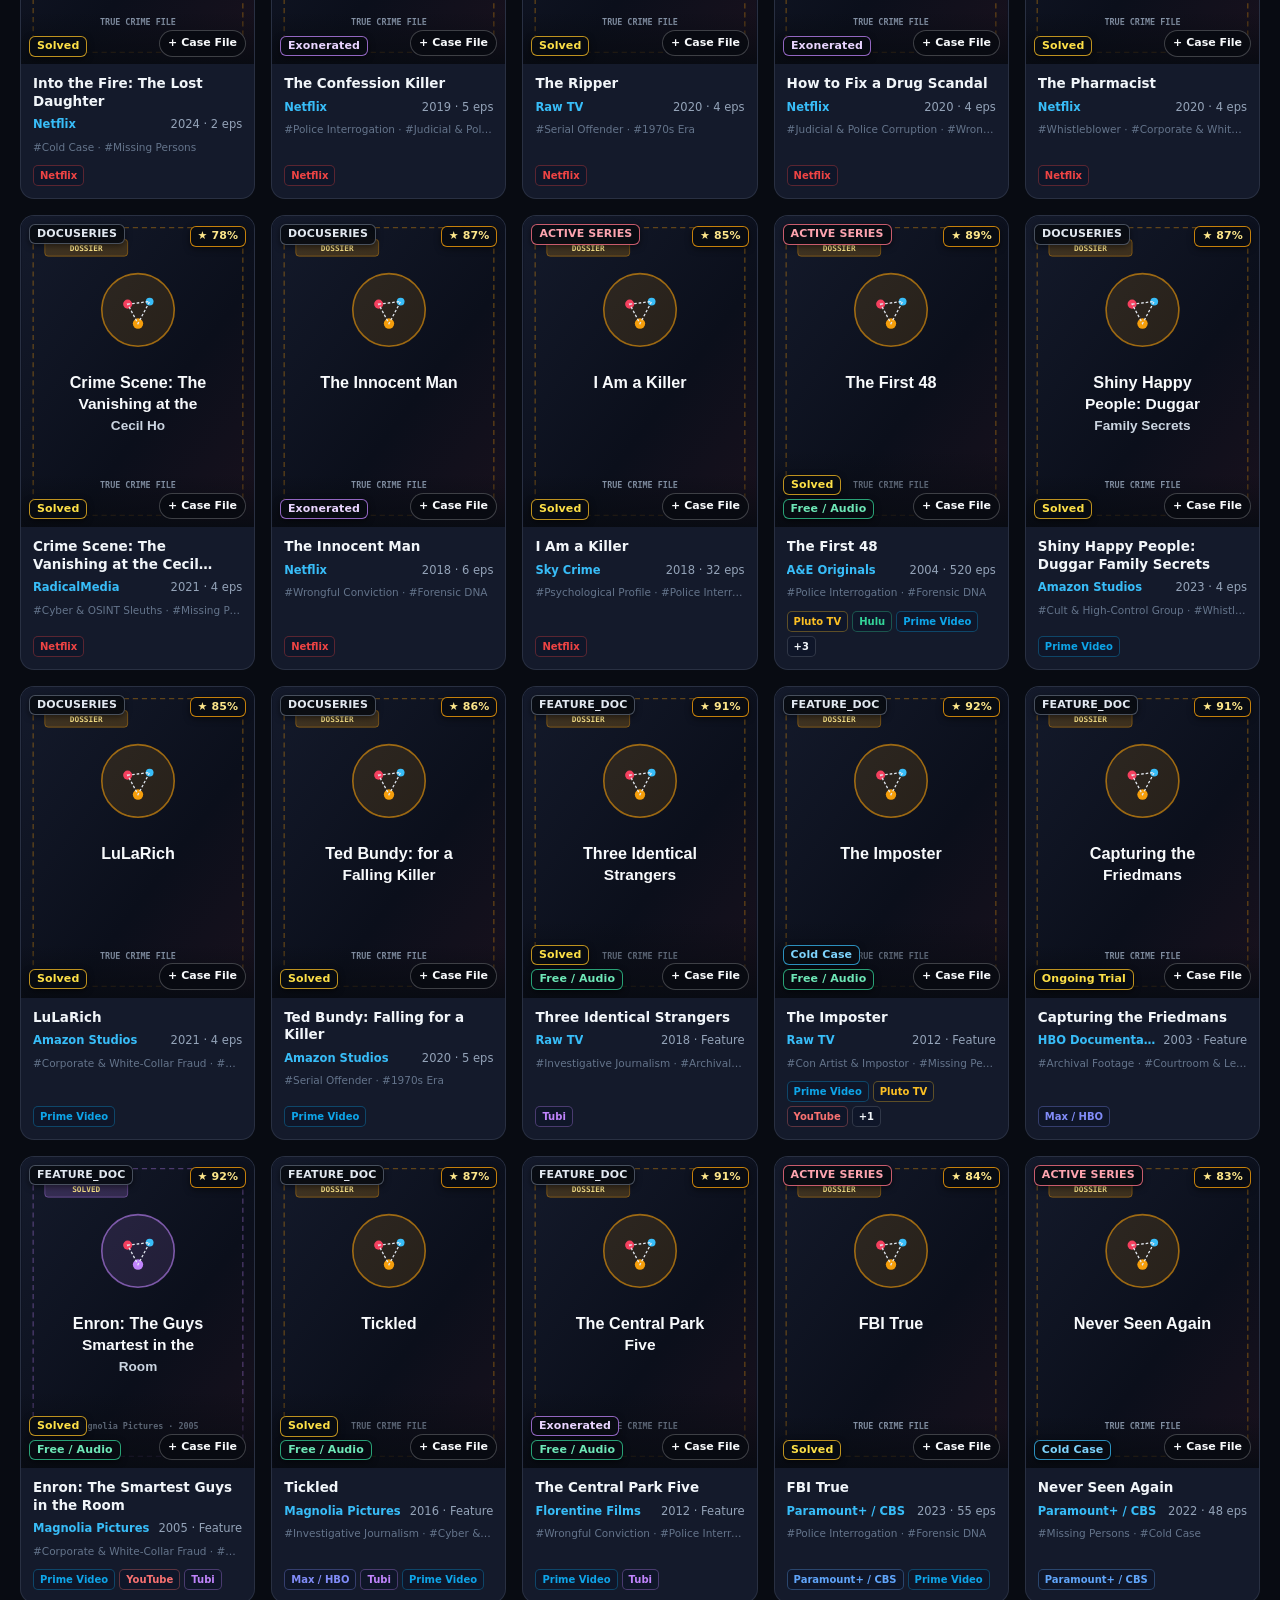
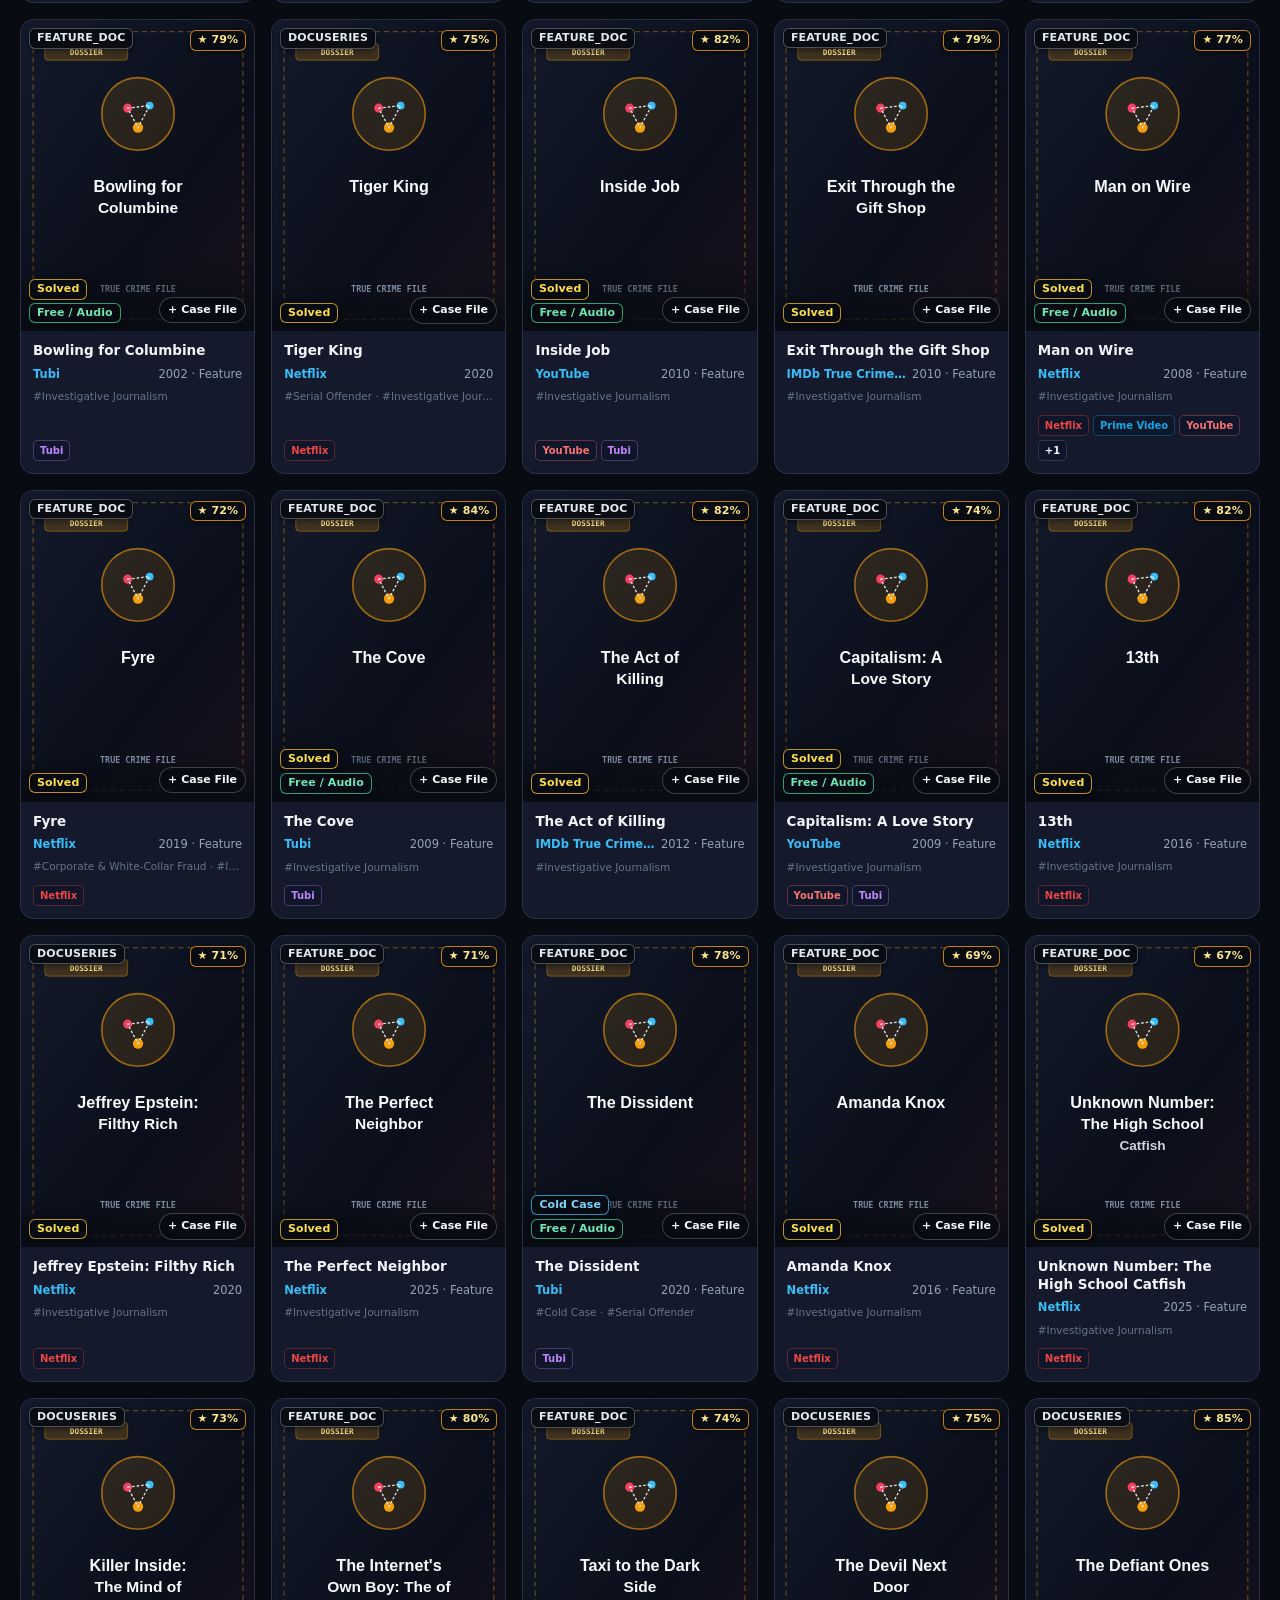
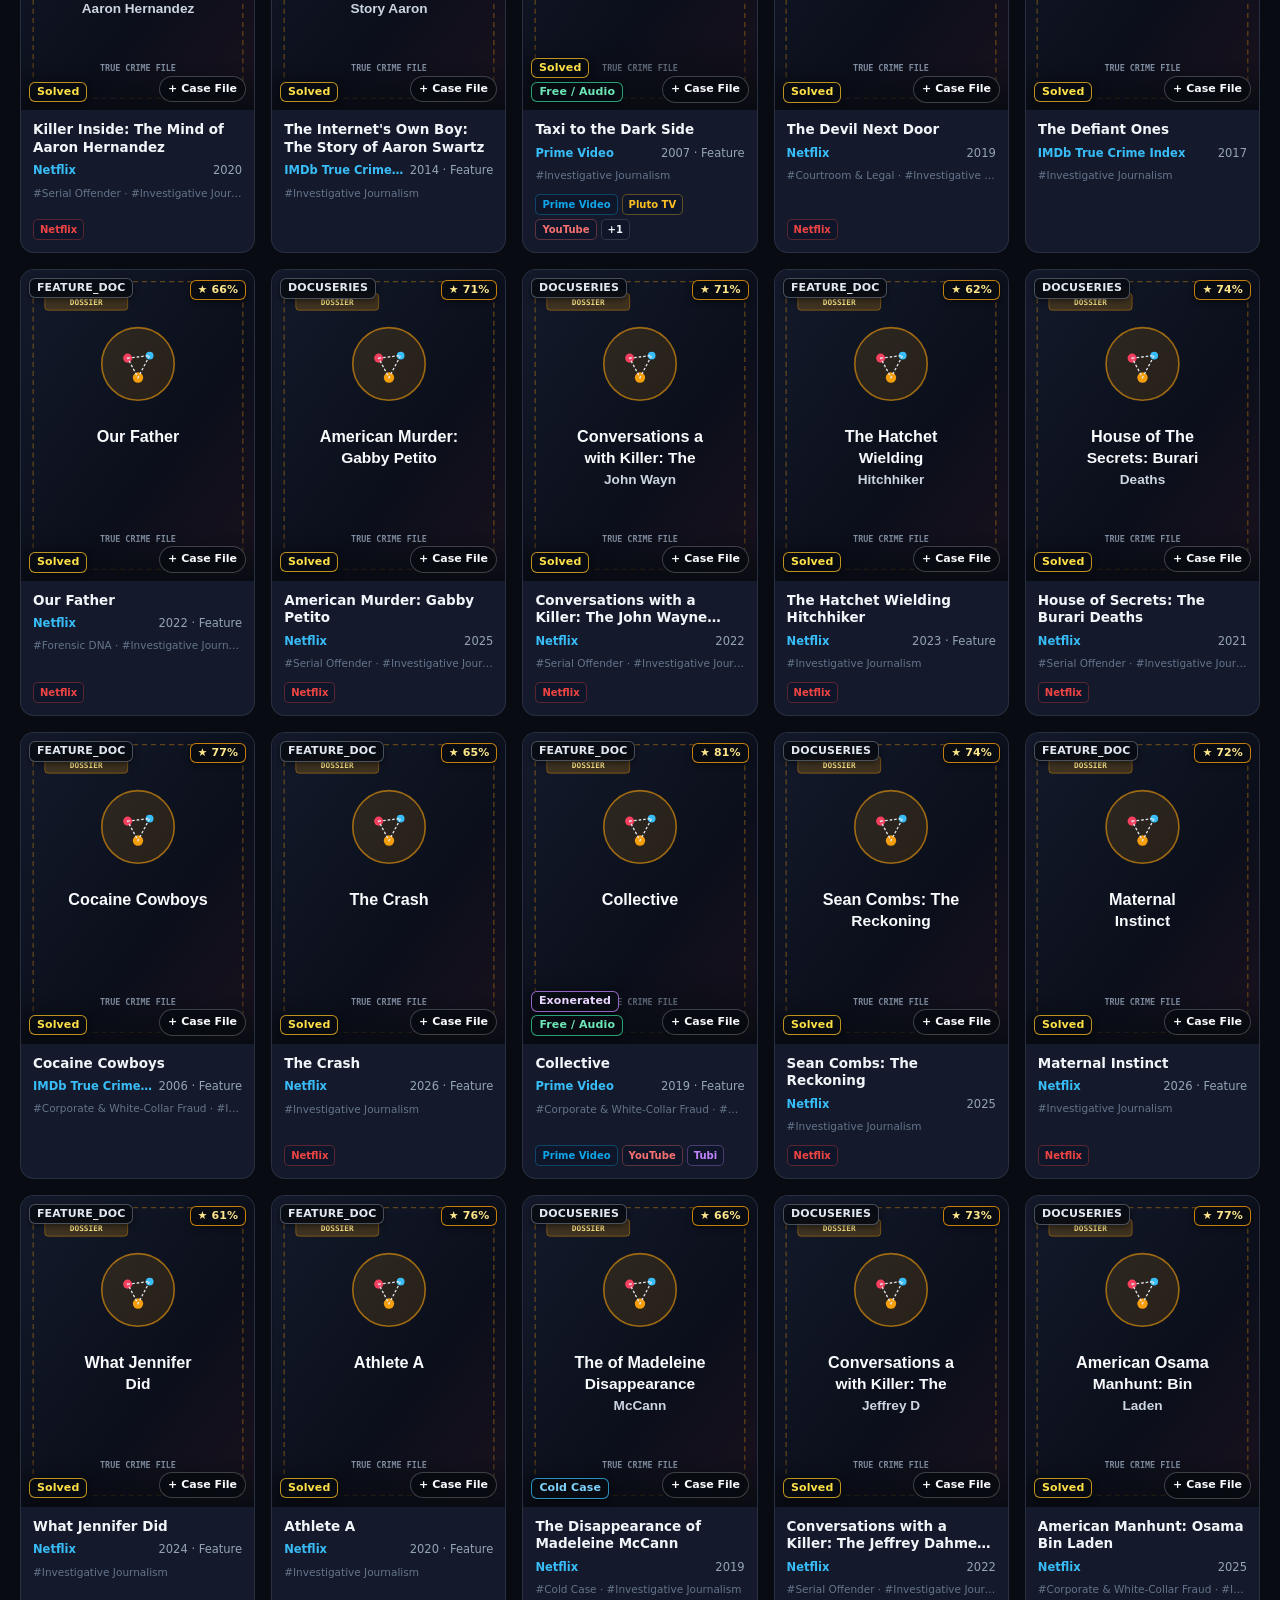
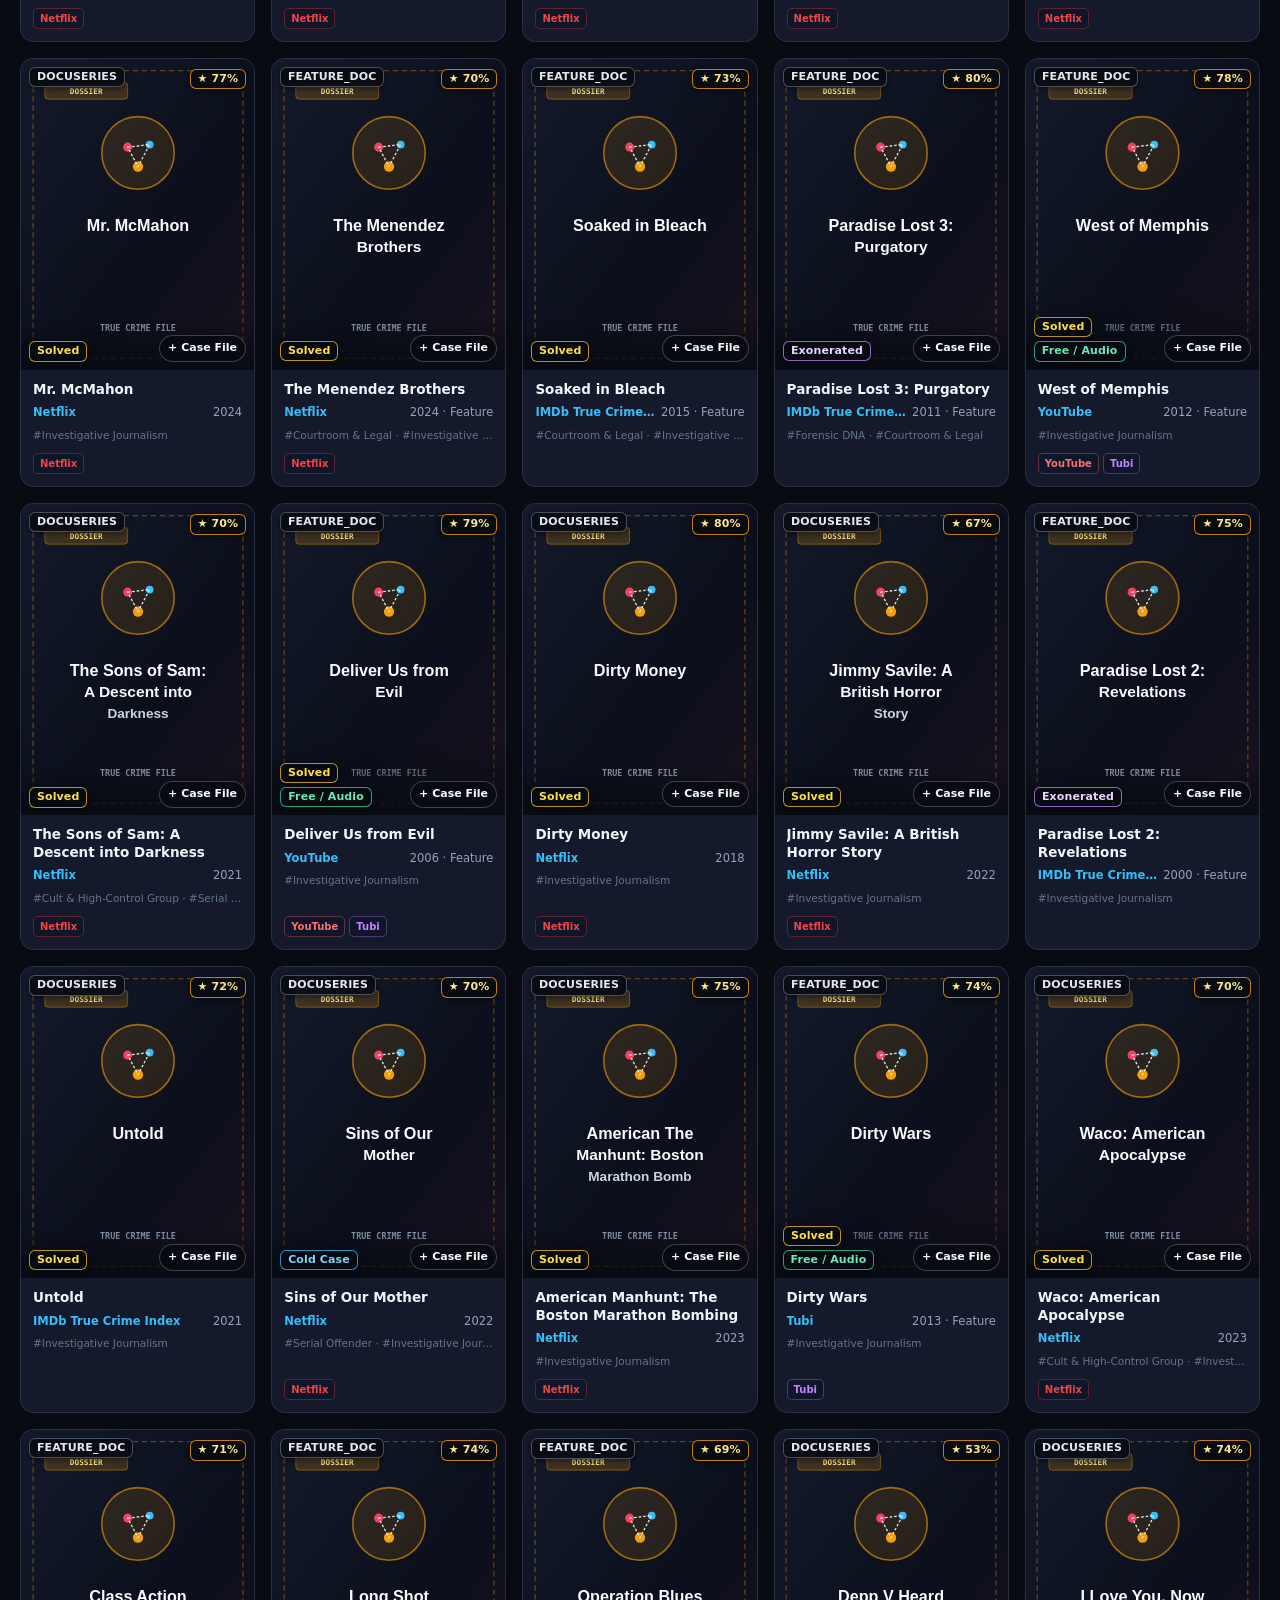
==== commit 0e1b8ce9: "Fix streaming link accuracy: strip YouTube TV, channel add-ons, bare Apple TV URLs, Spanish dubs, an" ====
--- a/index.html
+++ b/index.html
@@ -632,7 +632,7 @@
 
         const query = `query ($start: Int, $end: Int) { past72h { airingSchedules } activeOnas { media } catalog { media } }`;
         try {
-          const cacheKey = forceRefresh ? null : `tc_releases_v7_${activePlatform}`;
+          const cacheKey = forceRefresh ? null : `tc_releases_v8_${activePlatform}`;
           const data = await AF.anilistQuery(query, { start: start72h, end: nowSec, platform: activePlatform }, { cacheKey, ttl: AF.TTL_DYNAMIC });
 
           const mergedMap = new Map();
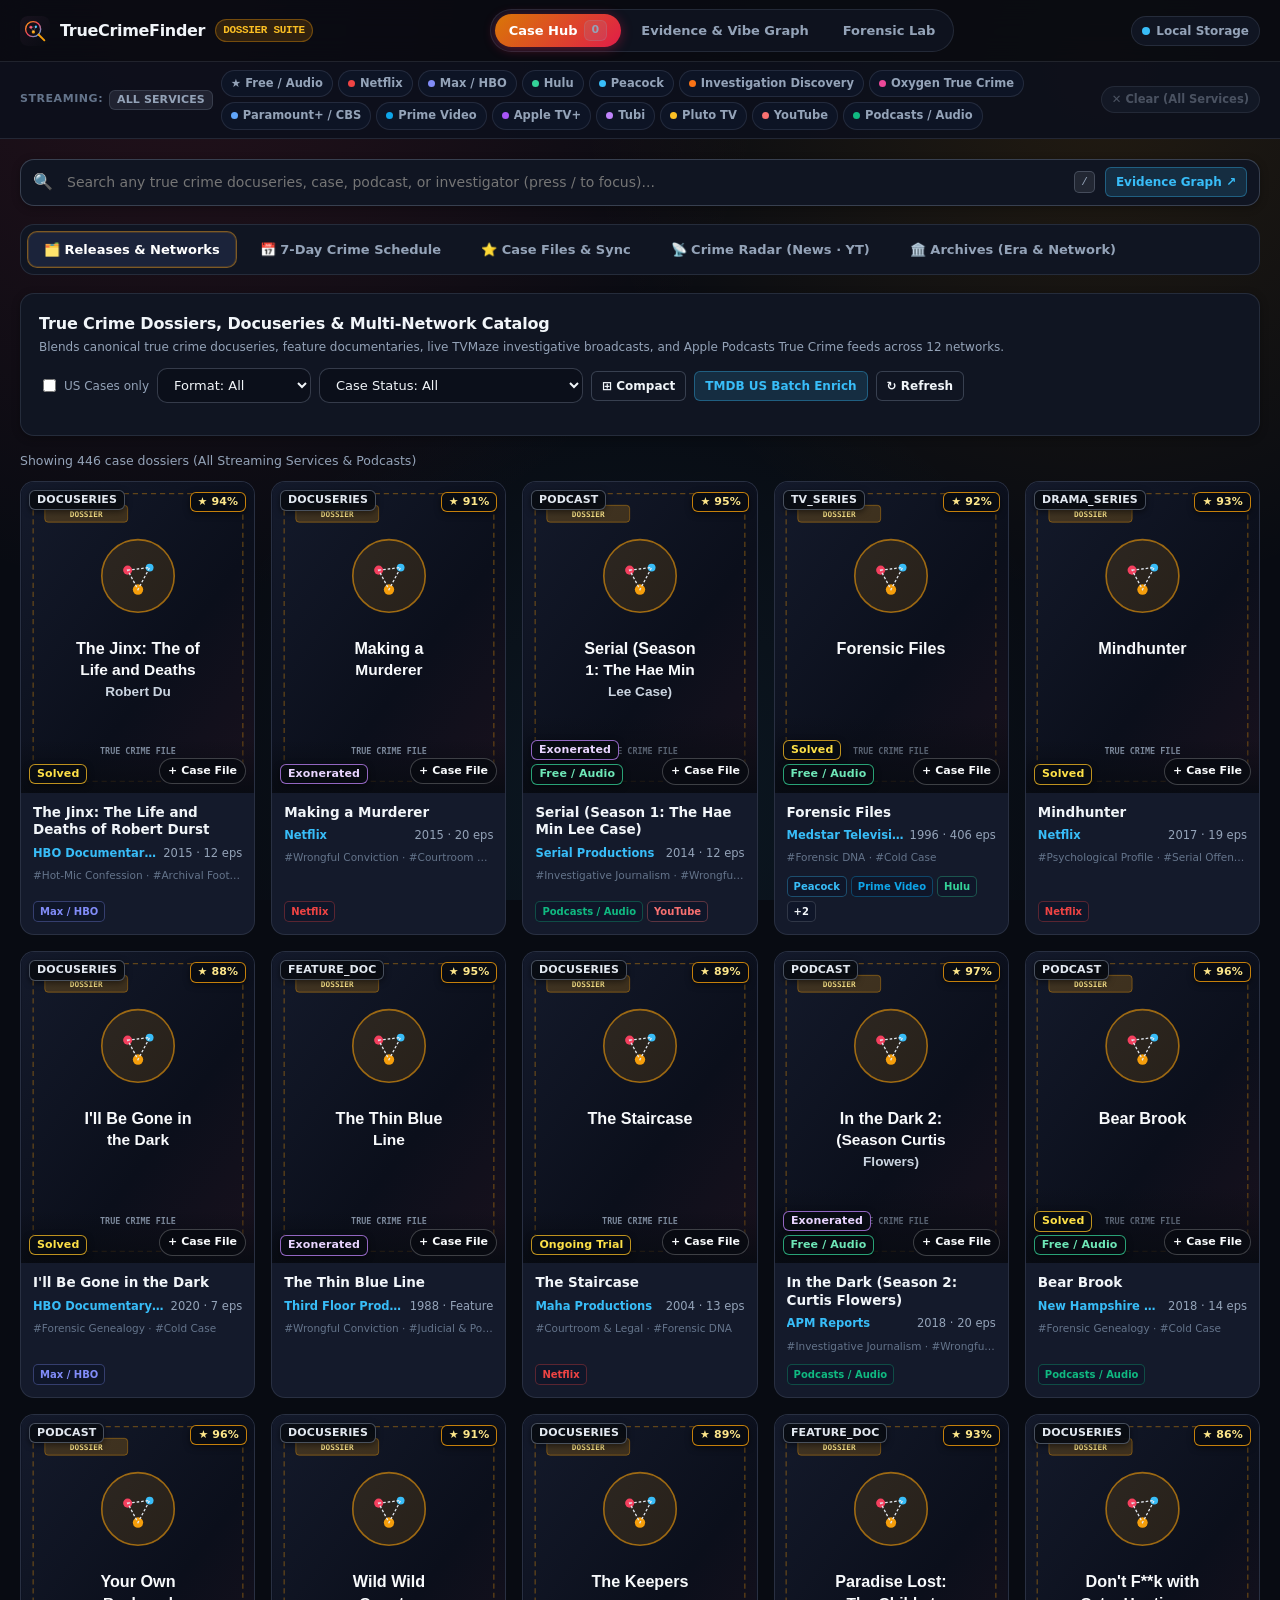
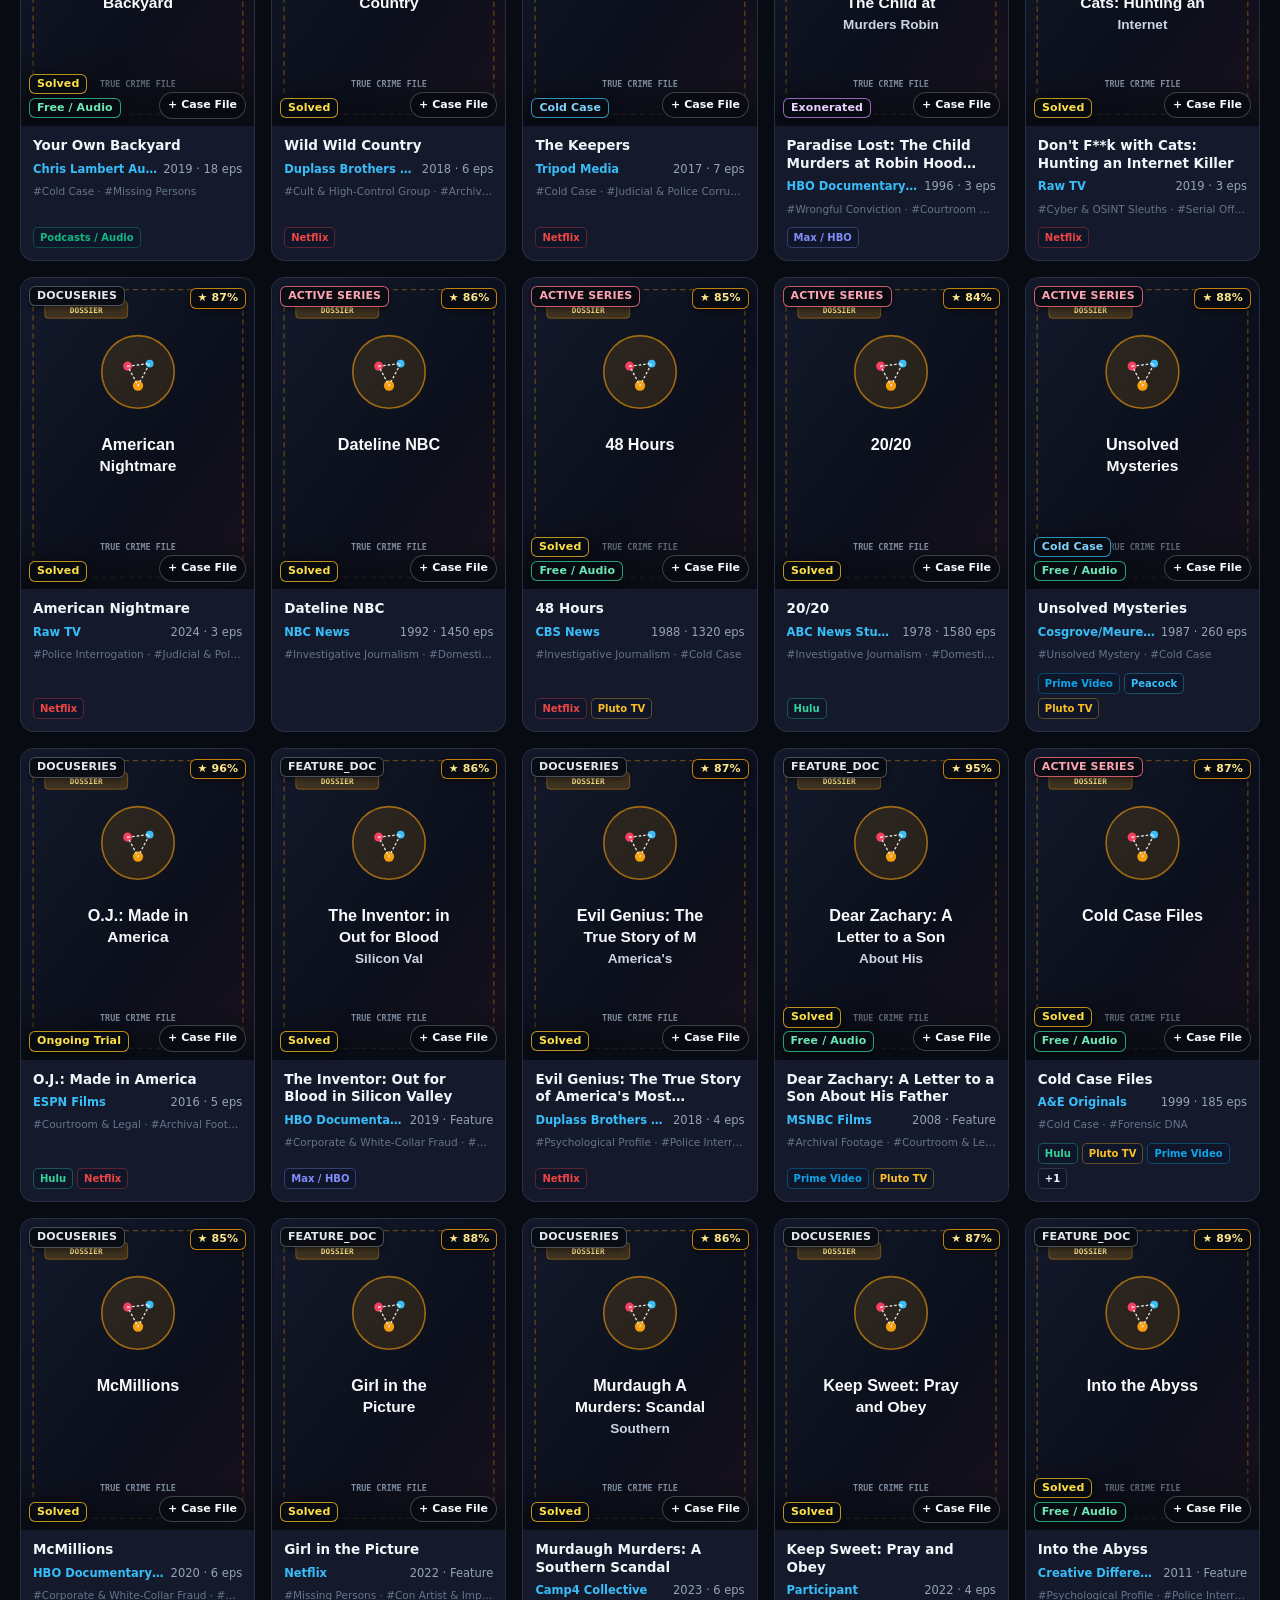
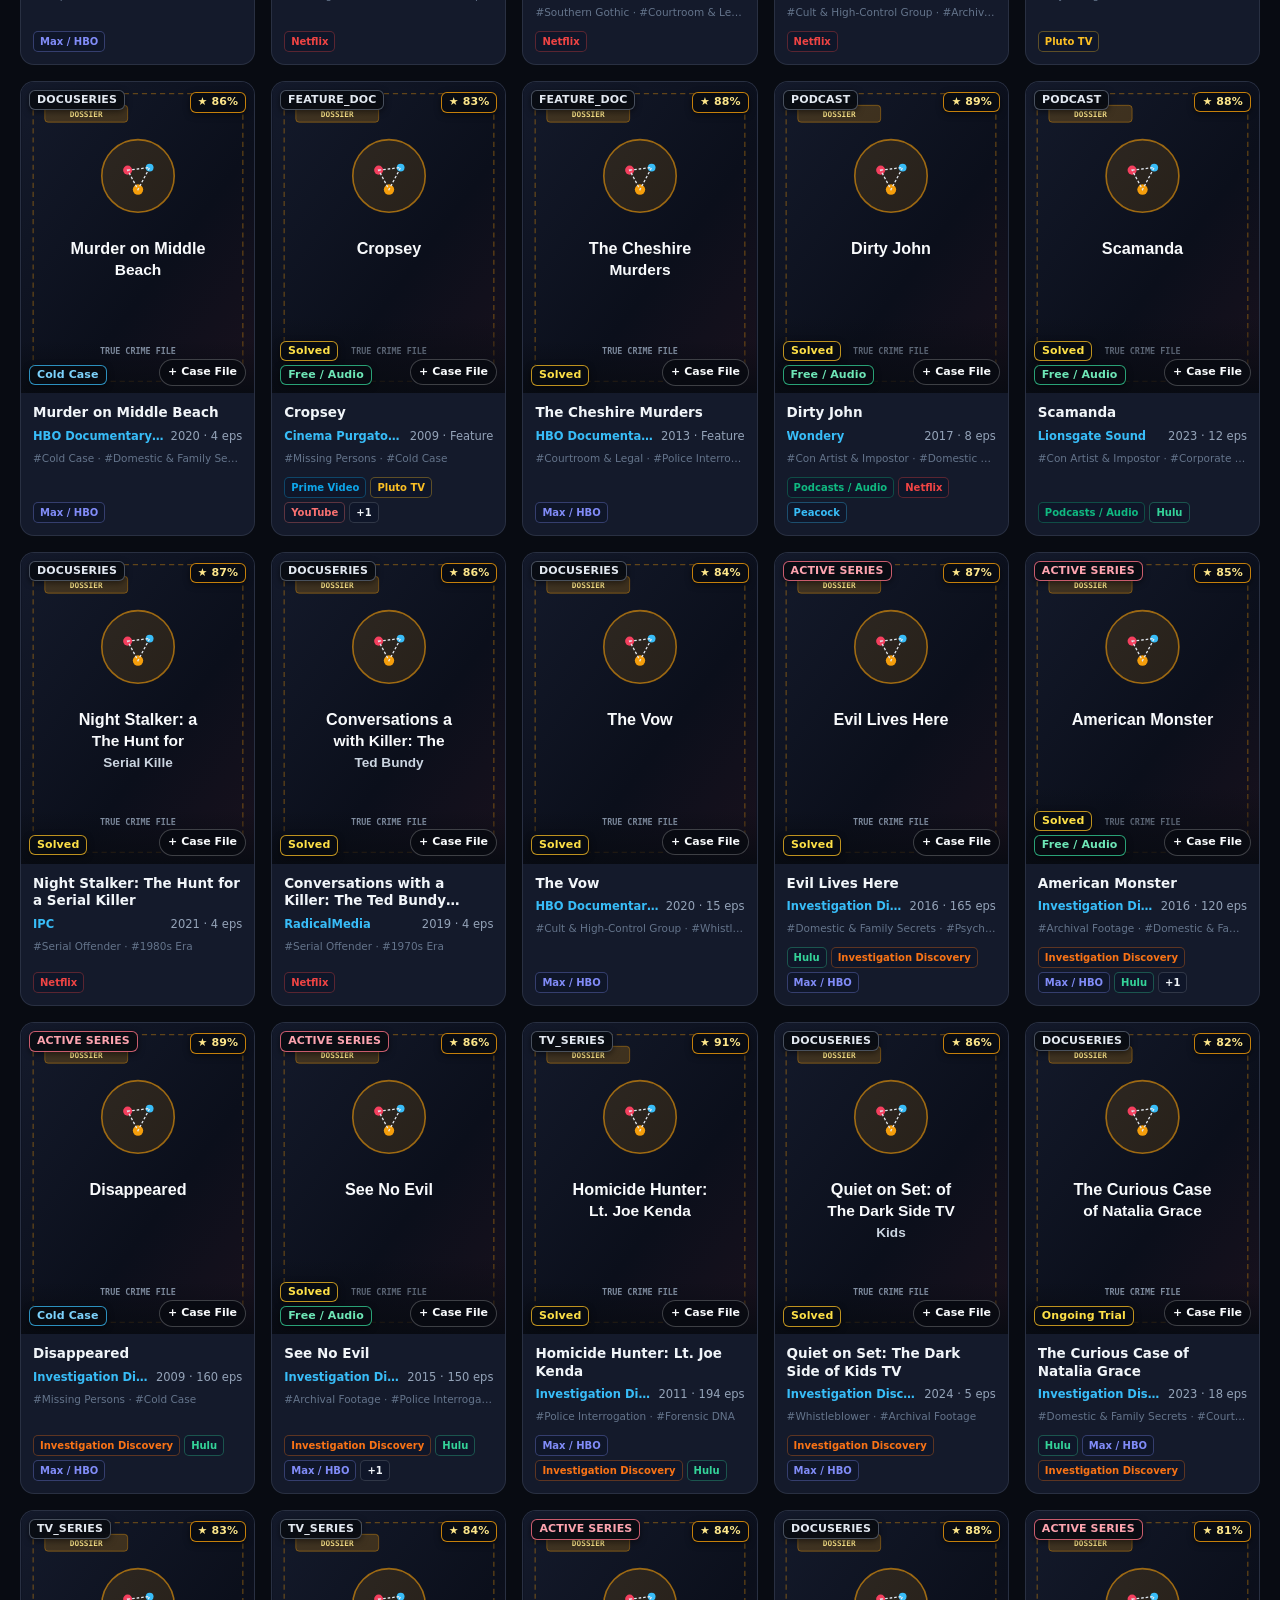
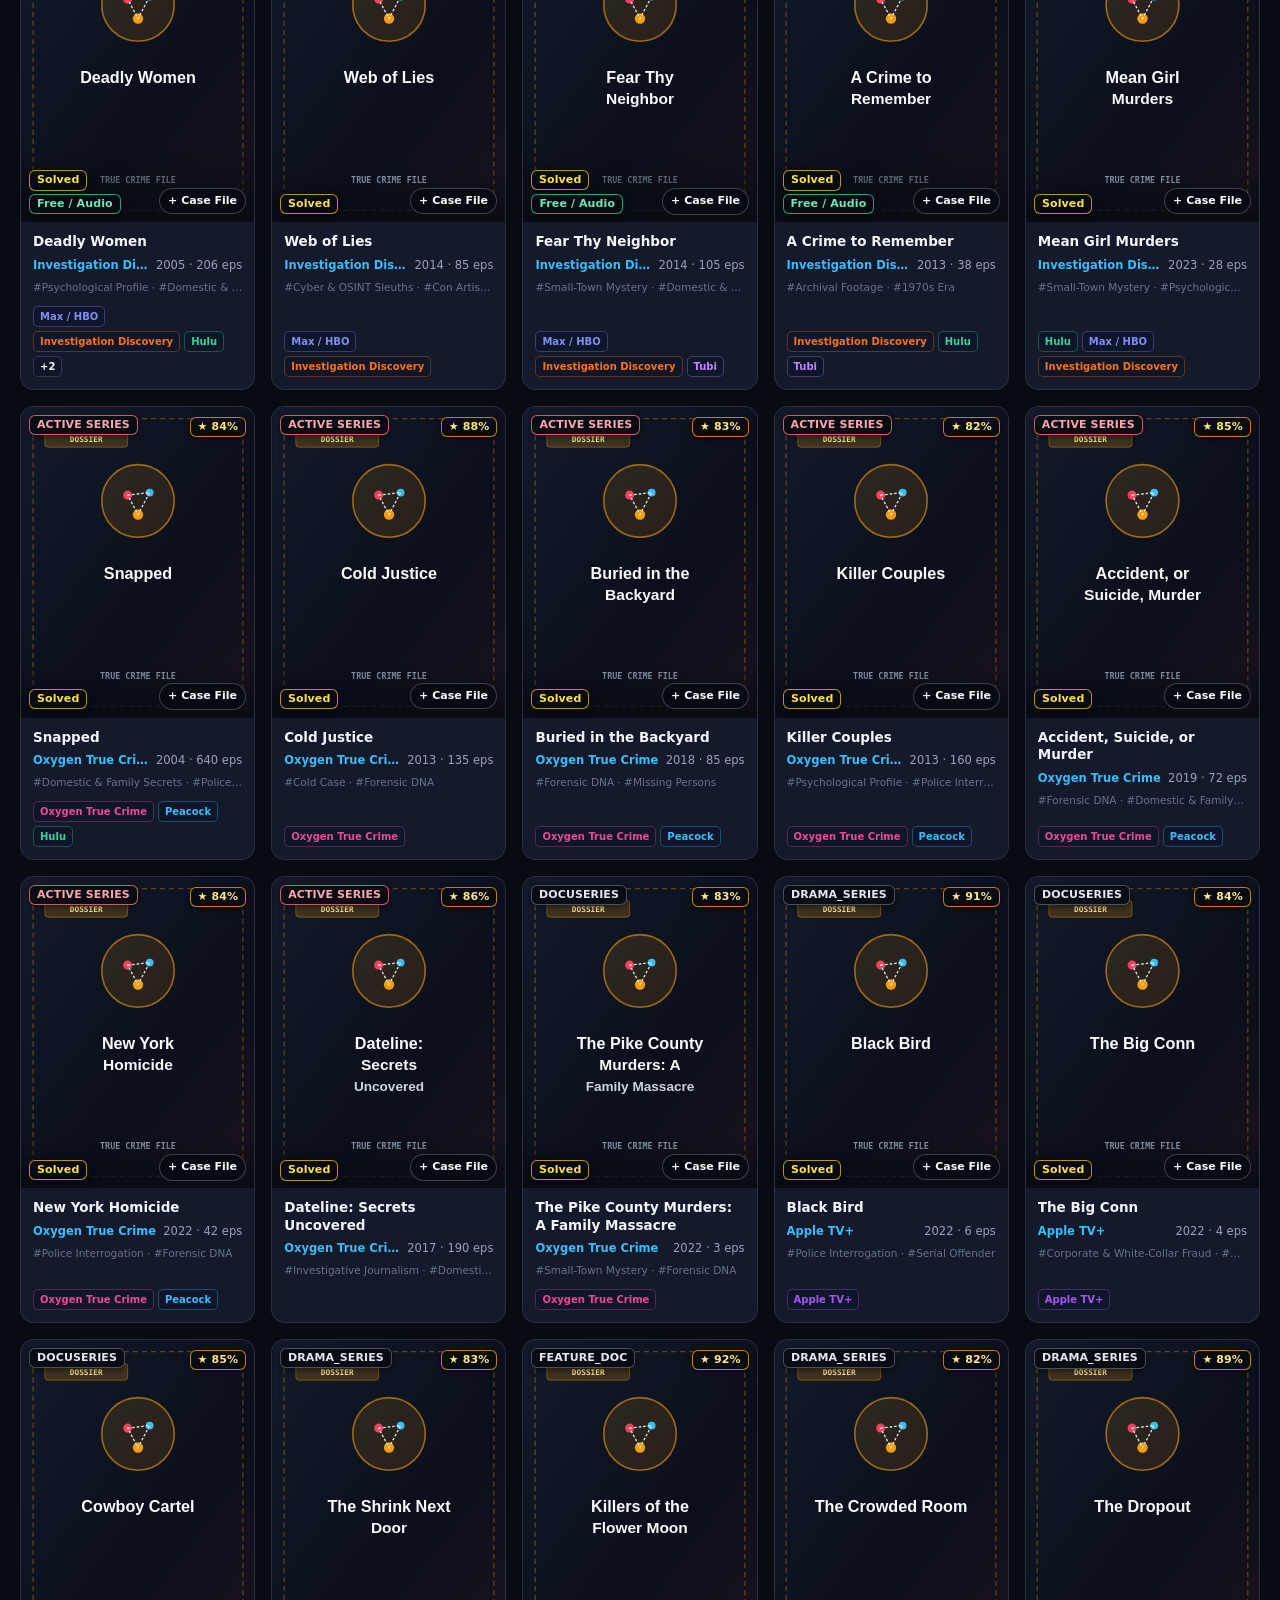
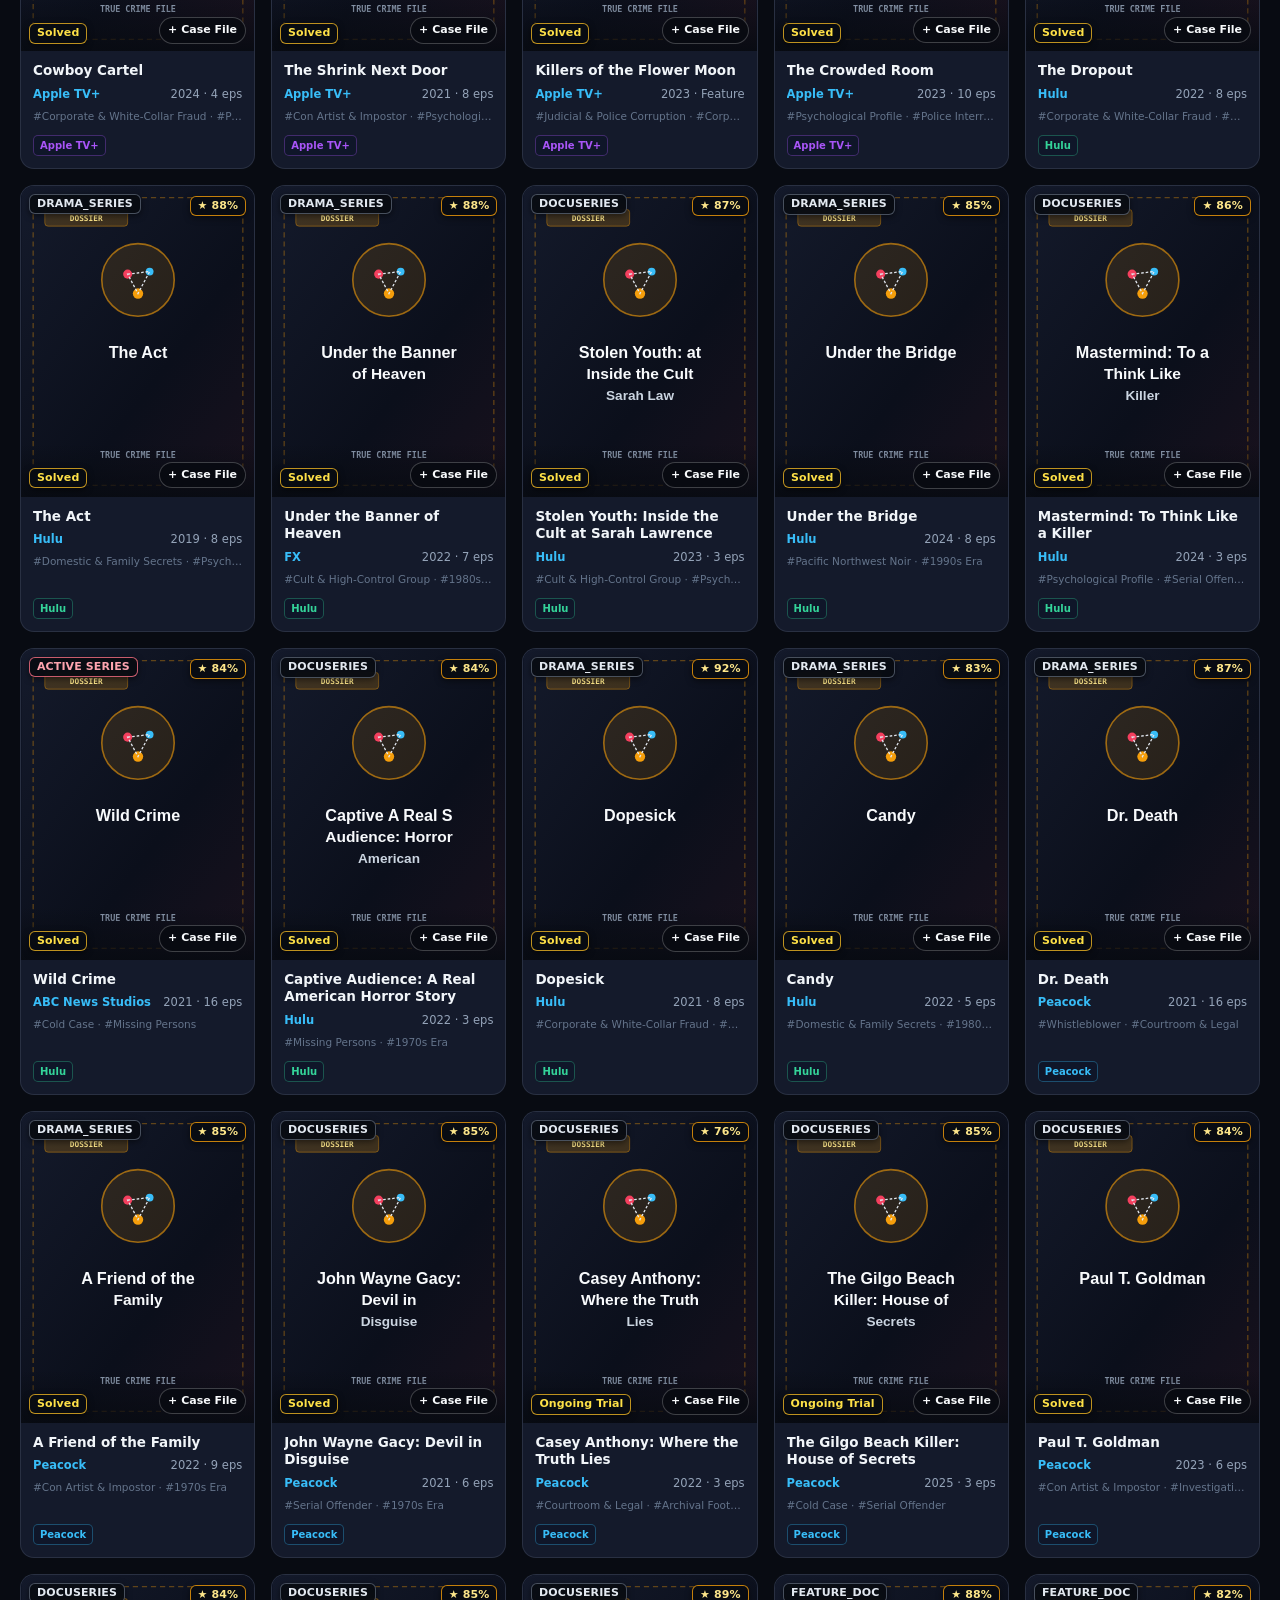
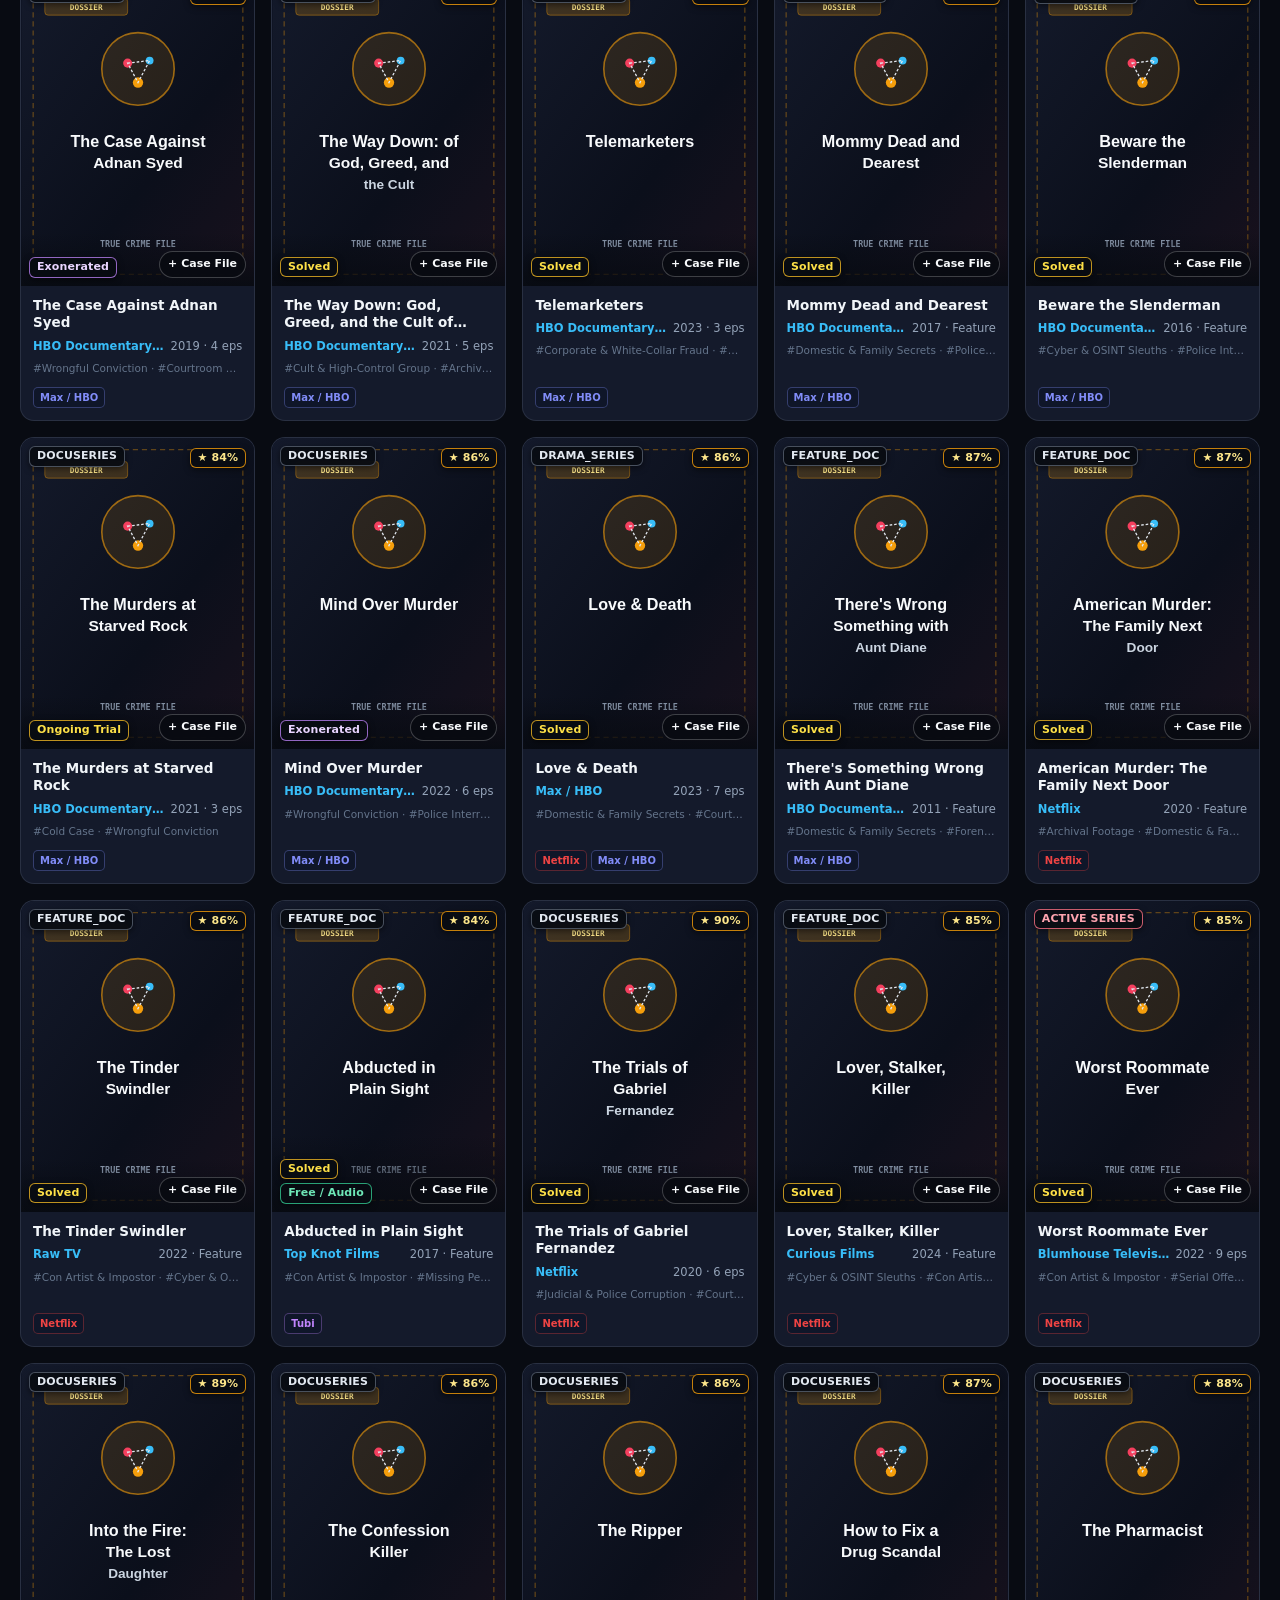
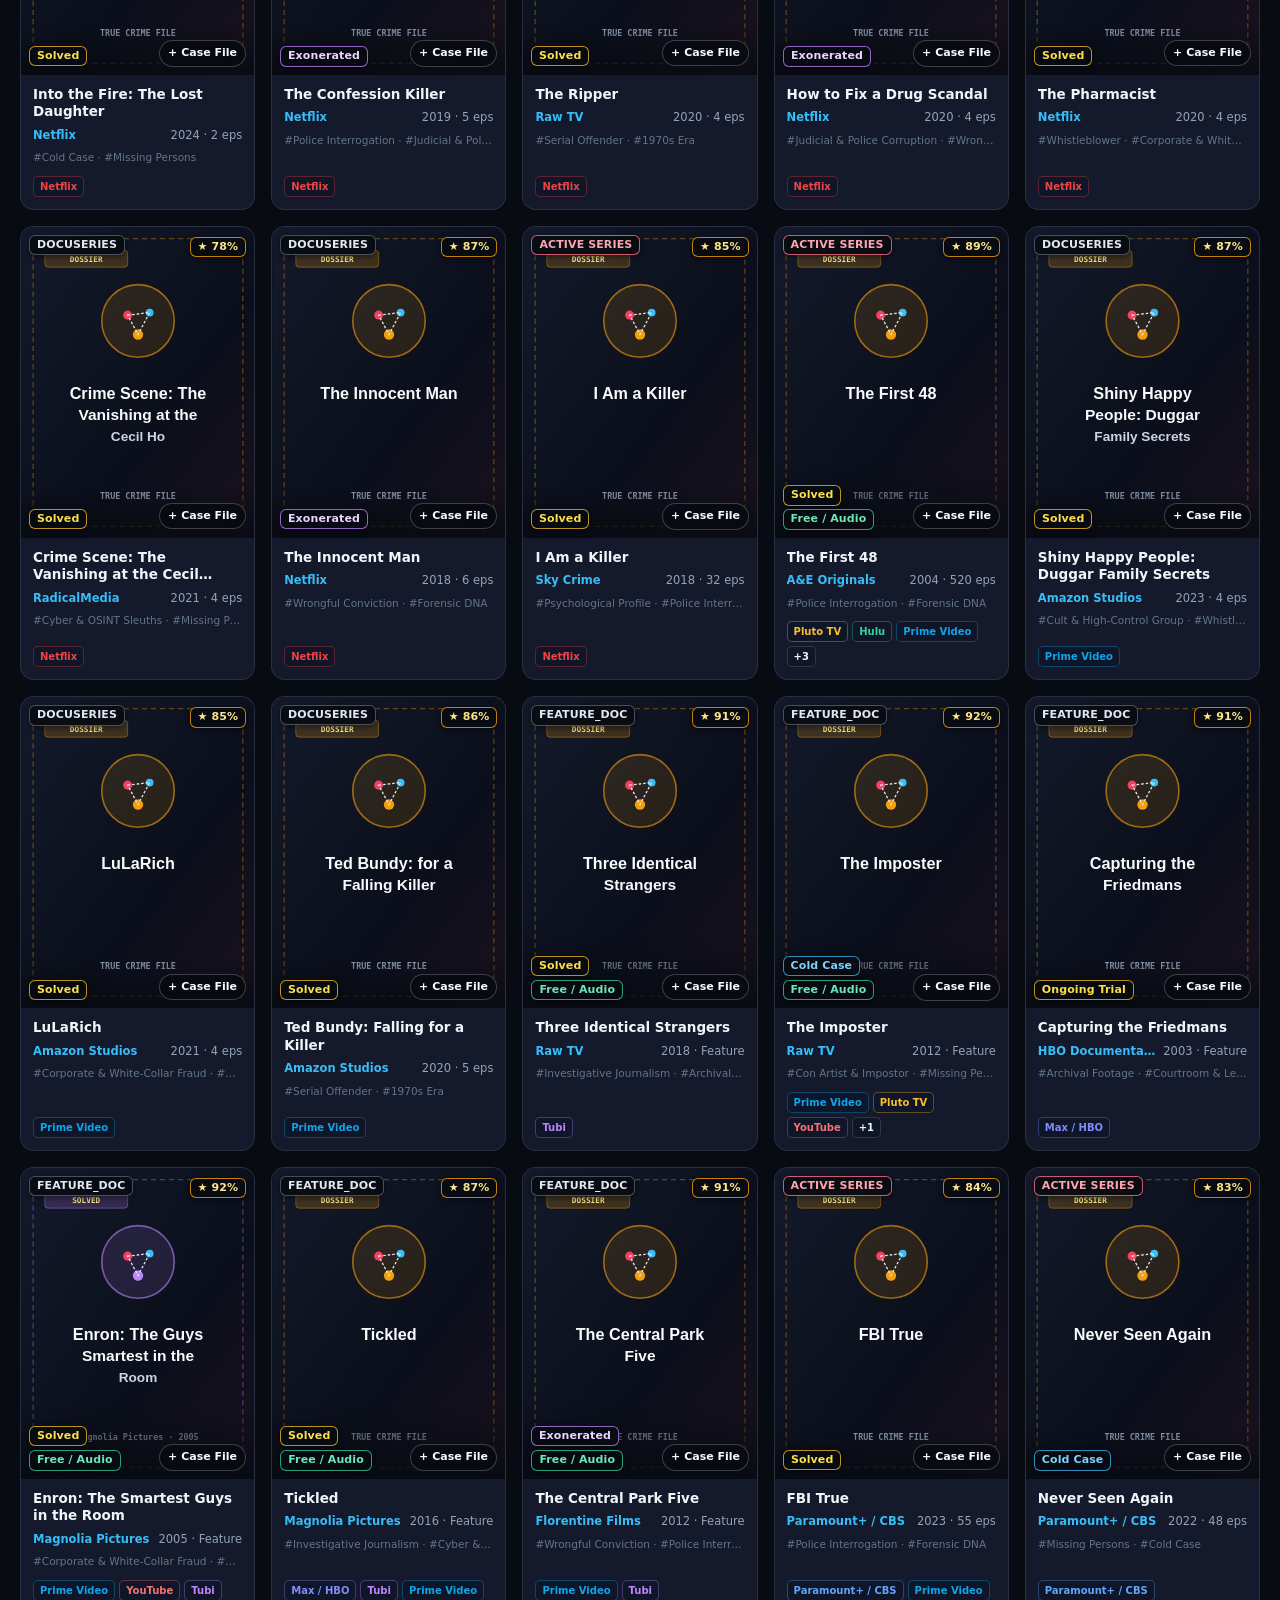
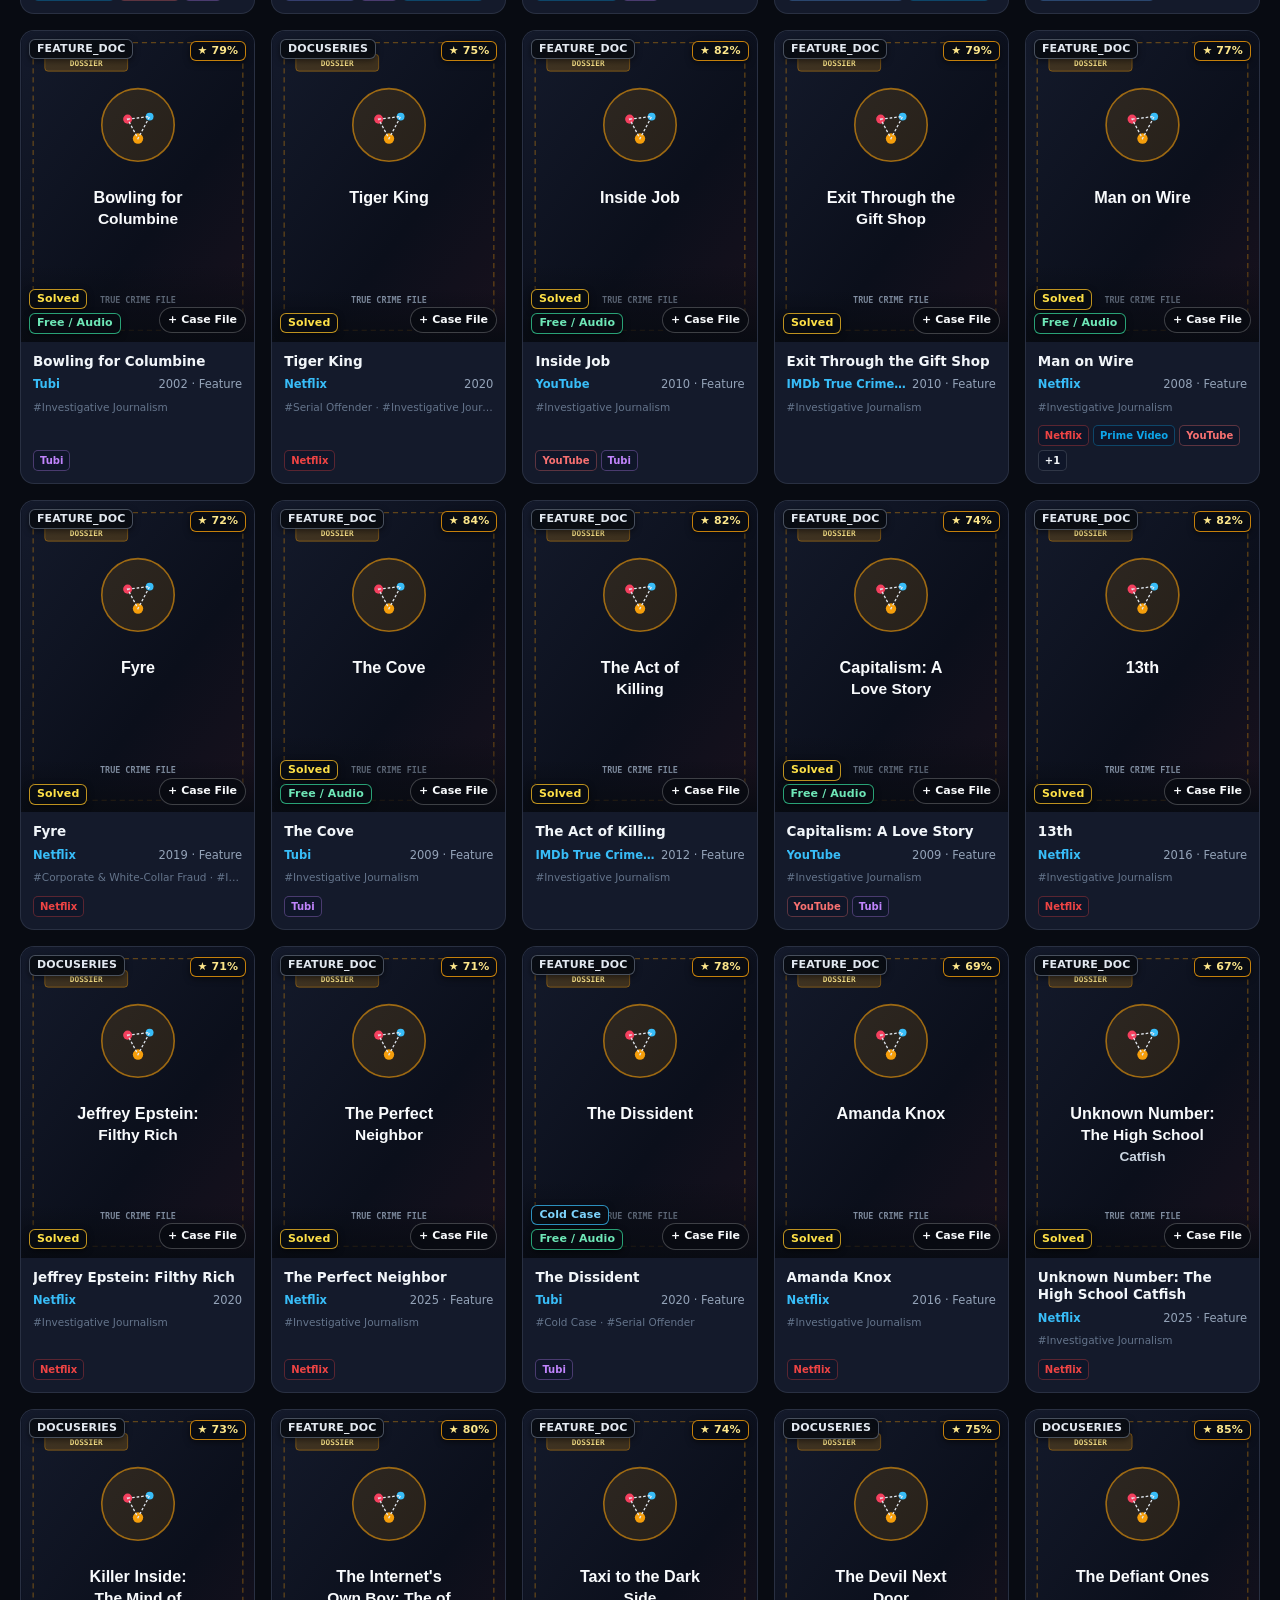
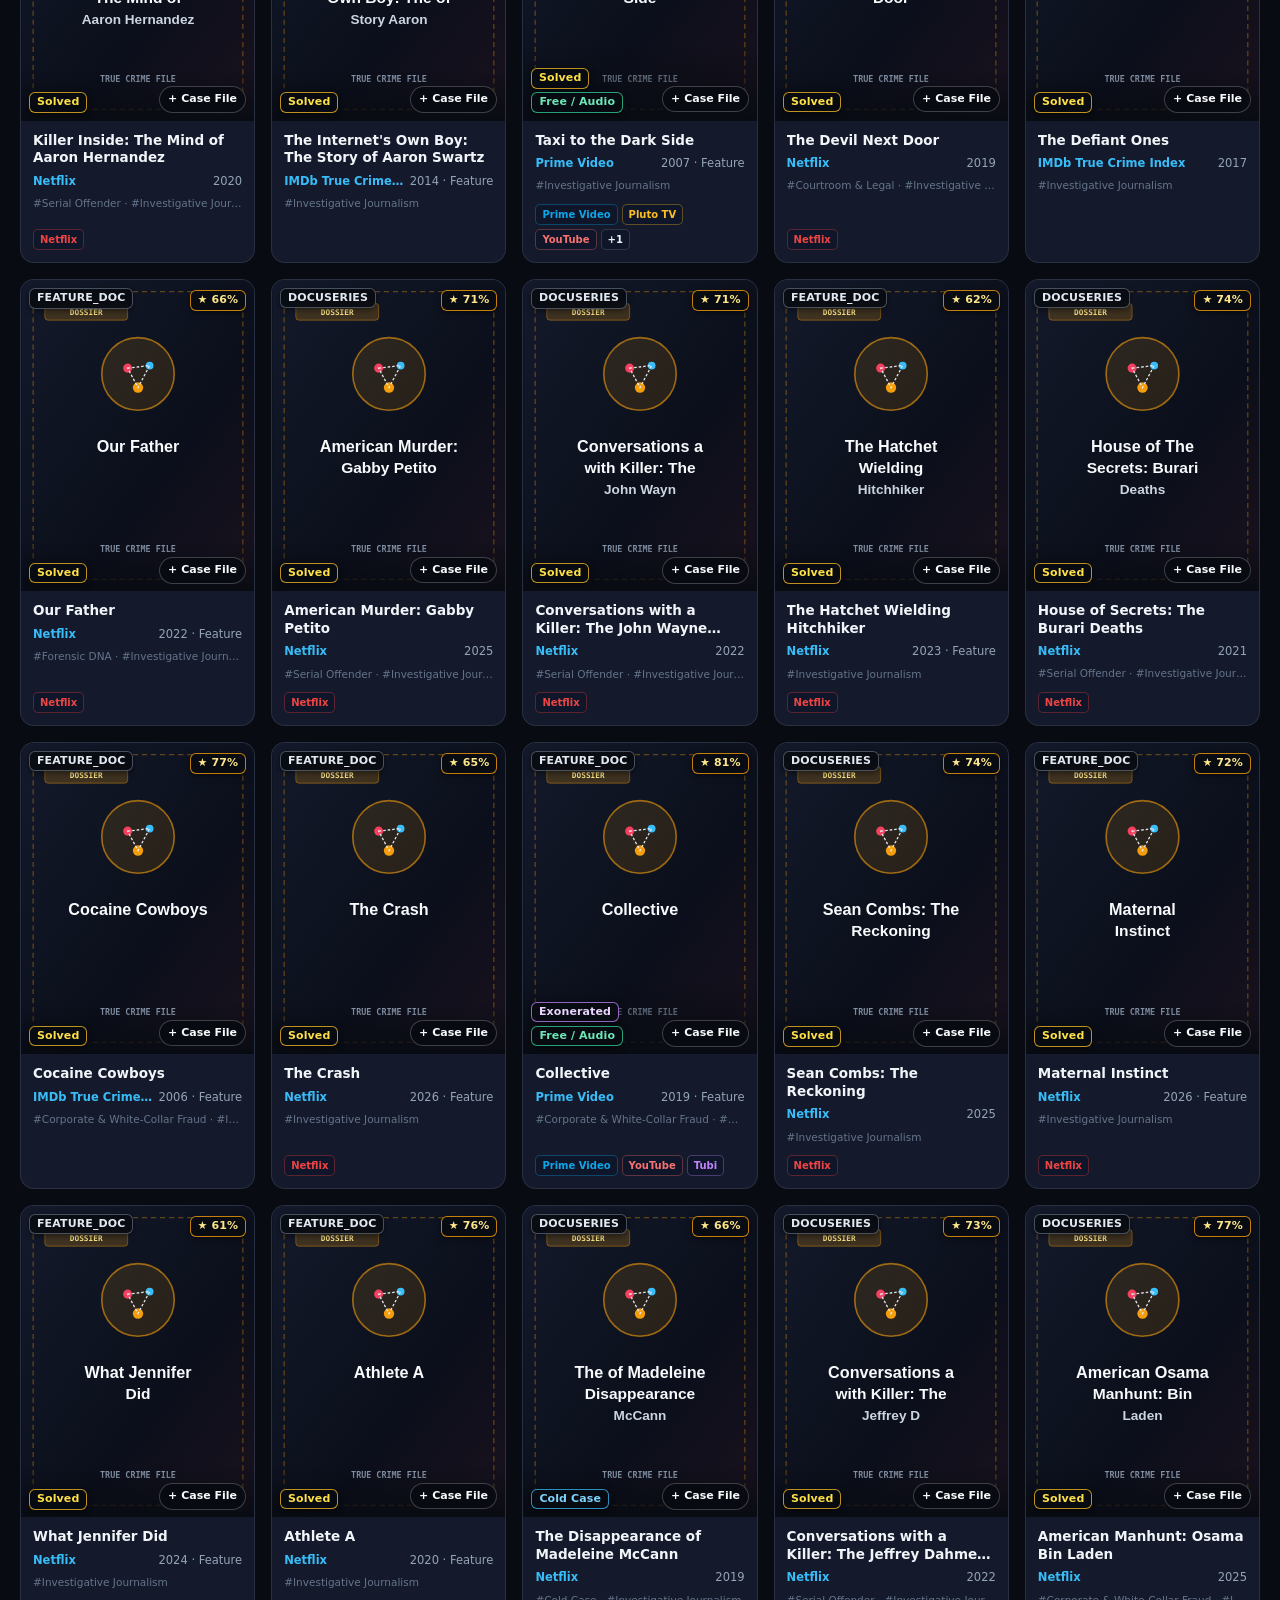
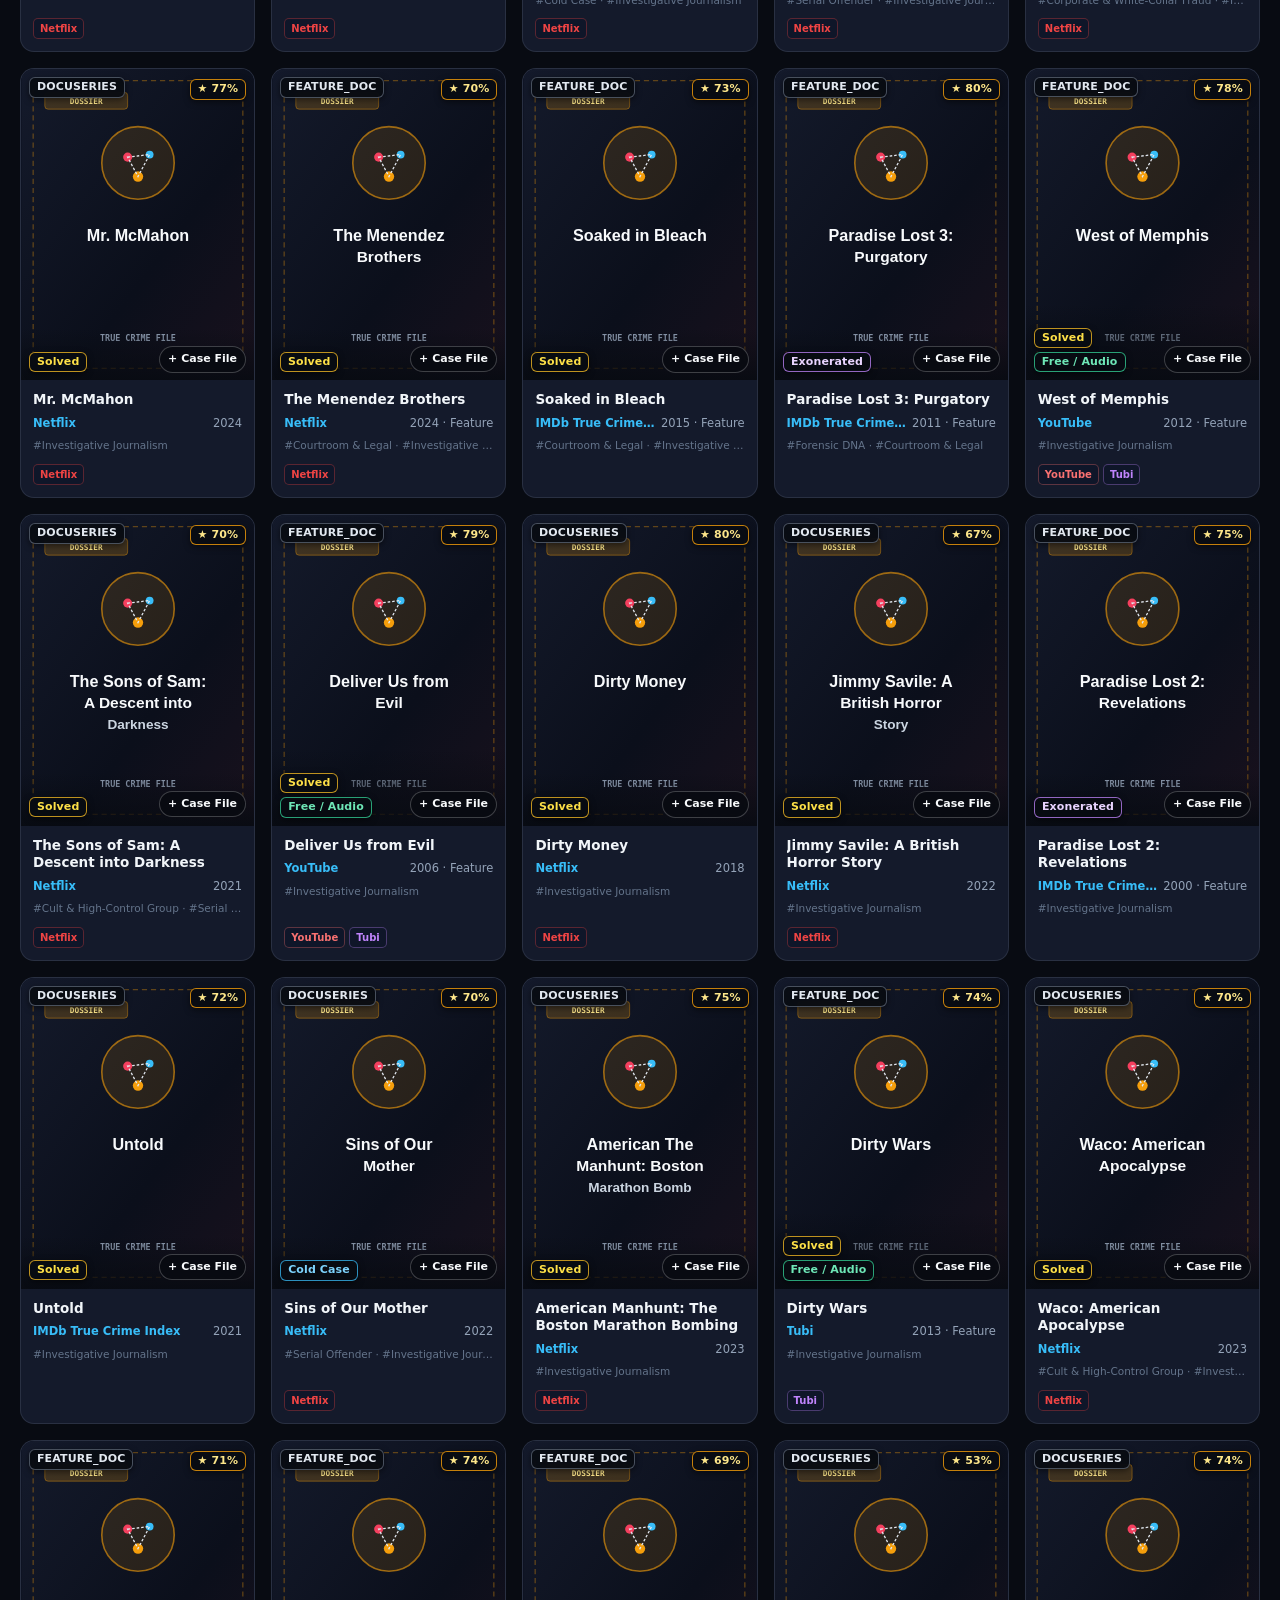
==== commit 27f17307: "Add persistent global multi-select streaming service filter bar with Clear button across all pages" ====
--- a/index.html
+++ b/index.html
@@ -71,7 +71,6 @@
             <button type="button" class="btn btn-sm" id="refreshReleasesBtn">↻ Refresh</button>
           </div>
         </div>
-        <div class="pills-row" id="platformFilterBar" aria-label="Streaming network filters"></div>
       </div>
       <div id="releasesMeta" style="font-size:12.5px;color:var(--text-muted);margin-bottom:10px;"></div>
       <div id="releasesGrid" class="anime-grid"></div>
@@ -443,9 +442,11 @@
           searchDropdown.innerHTML = `<div style="padding:14px;color:var(--text-muted);"><span class="spinner"></span> Searching Case Catalog, TVMaze &amp; Apple Podcasts...</div>`;
           searchDropdown.classList.add('open');
           try {
-            const results = await AF.searchAnimeQuick(q, 8);
+            const rawResults = await AF.searchAnimeQuick(q, 16);
+            const results = rawResults.filter(m => AF.matchesStreamingFilter(m)).slice(0, 8);
             if (!results.length) {
-              searchDropdown.innerHTML = `<div style="padding:14px;color:var(--text-muted);">No case files matched "${AF.escapeHtml(q)}".</div>`;
+              const sf = AF.getStreamingFilterSummary();
+              searchDropdown.innerHTML = `<div style="padding:14px;color:var(--text-muted);">No case files matched "${AF.escapeHtml(q)}"${sf ? ` on <strong>${AF.escapeHtml(sf)}</strong>. Click <strong>Clear (All Services)</strong> above to search all networks.` : '.'}</div>`;
               return;
             }
             searchDropdown.innerHTML = results.map(m => {
@@ -602,24 +603,7 @@
       // TAB 1: RELEASES & NETWORKS
       // ----------------------------------------------------------------------
       function renderPlatformFilterBar() {
-        const bar = document.getElementById('platformFilterBar');
-        bar.innerHTML = `
-          <button type="button" class="pill ${activePlatform === 'all' ? 'active' : ''}" data-pf="all">All Networks</button>
-          <button type="button" class="pill ${activePlatform === 'free' ? 'active' : ''}" data-pf="free">★ Free / Podcasts</button>
-          ${AF.PLATFORM_CONFIG.map(p => `
-            <button type="button" class="pill ${activePlatform === p.id ? 'active' : ''}" data-pf="${p.id}">
-              <span style="width:7px;height:7px;border-radius:50%;background:${p.color};display:inline-block;"></span>
-              ${AF.escapeHtml(p.name)}
-            </button>
-          `).join('')}
-        `;
-        bar.querySelectorAll('.pill').forEach(btn => {
-          btn.addEventListener('click', () => {
-            activePlatform = btn.dataset.pf;
-            renderPlatformFilterBar();
-            loadReleases();
-          });
-        });
+        // Streaming multi-select filter now lives in the shared top bar across all pages
       }
 
       async function loadReleases(forceRefresh = false) {
@@ -632,8 +616,8 @@
 
         const query = `query ($start: Int, $end: Int) { past72h { airingSchedules } activeOnas { media } catalog { media } }`;
         try {
-          const cacheKey = forceRefresh ? null : `tc_releases_v8_${activePlatform}`;
-          const data = await AF.anilistQuery(query, { start: start72h, end: nowSec, platform: activePlatform }, { cacheKey, ttl: AF.TTL_DYNAMIC });
+          const cacheKey = forceRefresh ? null : `tc_releases_v8_all`;
+          const data = await AF.anilistQuery(query, { start: start72h, end: nowSec, platform: 'all' }, { cacheKey, ttl: AF.TTL_DYNAMIC });
 
           const mergedMap = new Map();
           for (const sched of (data?.past72h?.airingSchedules || [])) {
@@ -666,12 +650,7 @@
         const filtered = releasesCache.filter(m => {
           if (usOnly && m.countryOfOrigin && m.countryOfOrigin !== 'US') return false;
           const extra = tmdbExtraByAnimeId.get(m.id) || [];
-          const platforms = AF.detectPlatforms(m, extra);
-          if (activePlatform === 'free') {
-            if (!AF.isFreeWithAds(m, platforms)) return false;
-          } else if (activePlatform !== 'all') {
-            if (!platforms.some(p => p.id === activePlatform)) return false;
-          }
+          if (!AF.matchesStreamingFilter(m, extra)) return false;
           const caseSt = AF.classifyDub(m).toLowerCase();
           if (activeDubFilter === 'solved' && !caseSt.includes('solved') && !caseSt.includes('simul')) return false;
           if (activeDubFilter === 'cold' && !caseSt.includes('cold') && !caseSt.includes('unsolved')) return false;
@@ -687,7 +666,8 @@
           return true;
         });
 
-        meta.textContent = `Showing ${filtered.length} case dossiers (${activePlatform === 'all' ? 'All 12 Crime Networks & Podcasts' : activePlatform === 'free' ? 'Free Streaming & True Crime Podcasts' : AF.PLATFORM_BY_ID[activePlatform]?.name + ' Catalog'}${usOnly ? ' · US Cases only' : ''})`;
+        const sfSummary = AF.getStreamingFilterSummary();
+        meta.textContent = `Showing ${filtered.length} case dossiers (${sfSummary || 'All Streaming Services & Podcasts'}${usOnly ? ' · US Cases only' : ''})`;
 
         if (!filtered.length) {
           grid.innerHTML = `<div class="empty-state" style="grid-column:1/-1;">No case files matched the current network/case status filters. Try switching filters or adding custom overrides in the Case Detail Modal.</div>`;
@@ -804,6 +784,7 @@
 
         for (const item of scheduleCache) {
           if (!item.media) continue;
+          if (!AF.matchesStreamingFilter(item.media)) continue;
           if (usOnly && item.media.countryOfOrigin && item.media.countryOfOrigin !== 'US') continue;
           if (wlOnly && !wl[item.media.id]) continue;
           const dt = new Date(item.airingAt * 1000);
@@ -949,6 +930,7 @@
         let filtered = wlFilterStatus === 'All'
           ? items
           : items.filter(it => AF.normalizeStatus(it.status) === wlFilterStatus);
+        filtered = filtered.filter(it => AF.matchesStreamingFilter(it));
 
         filtered.sort((a, b) => {
           if (sortBy === 'rating') return (b.rating || 0) - (a.rating || 0);
@@ -1208,12 +1190,12 @@
       // ----------------------------------------------------------------------
       async function loadUpcomingRadar() {
         const grid = document.getElementById('upcomingGrid');
-        const list = AF.CANONICAL_DOSSIER_LIST.slice(0, 16);
+        const list = AF.CANONICAL_DOSSIER_LIST.filter(m => AF.matchesStreamingFilter(m)).slice(0, 16);
         const byId = new Map(list.map(m => [m.id, m]));
-        grid.innerHTML = list.map(m => {
+        grid.innerHTML = list.length ? list.map(m => {
           const caseSt = AF.classifyDub(m);
           return renderAnimeCard(m, { airingBadge: `<span class="badge badge-purple">${AF.escapeHtml(caseSt)}</span>` });
-        }).join('');
+        }).join('') : `<div class="empty-state" style="grid-column:1/-1;">No case files on the selected streaming services. Click <strong>Clear (All Services)</strong> above.</div>`;
         attachCardHandlers(grid, byId);
       }
 
@@ -1427,6 +1409,7 @@
             (eraTag && (m.tags || []).some(t => t.name === eraTag));
           if (!yrMatch) return false;
           if (format && m.format !== format) return false;
+          if (!AF.matchesStreamingFilter(m)) return false;
           return true;
         });
 
@@ -1459,6 +1442,7 @@
             return;
           }
           let mainList = (studio.p1?.edges || []).map(e => e.node).filter(Boolean);
+          mainList = mainList.filter(m => AF.matchesStreamingFilter(m));
           const entryOnly = document.getElementById('archiveEntryPointsOnly')?.checked;
           if (entryOnly) mainList = mainList.filter(m => !AF.isSequelOrRecap(m));
 
@@ -1477,6 +1461,17 @@
         if (activeTab === 'saved') renderSavedTab();
         else if (activeTab === 'releases' && releasesCache.length) renderReleasesGrid();
         else if (activeTab === 'schedule' && scheduleCache.length) renderScheduleGrid();
+      });
+
+      AF.onStreamingFilterChange(() => {
+        if (activeTab === 'releases') renderReleasesGrid();
+        else if (activeTab === 'schedule') renderScheduleGrid();
+        else if (activeTab === 'saved') renderSavedTab();
+        else if (activeTab === 'radar') loadUpcomingRadar();
+        else if (activeTab === 'archives') {
+          if (archiveMode === 'year') loadYearArchive();
+          else loadStudioArchive(document.getElementById('studioSearchInput').value.trim() || 'HBO Documentary Films');
+        }
       });
 
       document.getElementById('archiveEntryPointsOnly').addEventListener('change', () => {
--- a/styles.css
+++ b/styles.css
@@ -115,6 +115,91 @@
   padding: 0 20px;
 }
 
+/* Global Multi-Select Streaming Service Filter Bar (appears on all pages) */
+.af-stream-filter-bar {
+  background: rgba(12, 16, 28, 0.92);
+  border-bottom: 1px solid var(--border);
+  padding: 8px 20px;
+}
+.af-stream-filter-inner {
+  max-width: 1480px;
+  margin: 0 auto;
+  display: flex;
+  align-items: center;
+  gap: 8px;
+  flex-wrap: wrap;
+}
+.af-stream-filter-label {
+  font-size: 11px;
+  font-weight: 800;
+  letter-spacing: 0.05em;
+  text-transform: uppercase;
+  color: var(--text-dim);
+  display: inline-flex;
+  align-items: center;
+  gap: 6px;
+  flex-shrink: 0;
+}
+.af-stream-pills {
+  display: flex;
+  align-items: center;
+  flex-wrap: wrap;
+  gap: 5px;
+  flex: 1;
+  min-width: 0;
+}
+.af-stream-pill {
+  display: inline-flex;
+  align-items: center;
+  gap: 5px;
+  padding: 4px 9px;
+  border-radius: 99px;
+  font-size: 11.5px;
+  font-weight: 600;
+  border: 1px solid var(--border);
+  background: rgba(15, 23, 42, 0.72);
+  color: var(--text-muted);
+  cursor: pointer;
+  transition: background 0.14s, border-color 0.14s, color 0.14s, transform 0.1s;
+}
+.af-stream-pill:hover {
+  border-color: var(--border-strong);
+  color: var(--text);
+  background: rgba(30, 41, 59, 0.85);
+}
+.af-stream-pill.active {
+  background: rgba(245, 158, 11, 0.18);
+  border-color: rgba(245, 158, 11, 0.75);
+  color: #fef3c7;
+  box-shadow: 0 0 0 1px rgba(245, 158, 11, 0.2);
+}
+.af-stream-clear-btn {
+  padding: 4px 10px;
+  border-radius: 99px;
+  font-size: 11.5px;
+  font-weight: 700;
+  border: 1px solid var(--border-strong);
+  background: rgba(30, 41, 59, 0.75);
+  color: var(--text-muted);
+  cursor: pointer;
+  flex-shrink: 0;
+  transition: background 0.14s, border-color 0.14s, color 0.14s;
+}
+.af-stream-clear-btn:hover:not(:disabled) {
+  background: rgba(244, 63, 94, 0.22);
+  border-color: rgba(244, 63, 94, 0.7);
+  color: #fecdd3;
+}
+.af-stream-clear-btn.has-active {
+  background: rgba(244, 63, 94, 0.16);
+  border-color: rgba(244, 63, 94, 0.55);
+  color: #fda4af;
+}
+.af-stream-clear-btn:disabled {
+  opacity: 0.45;
+  cursor: default;
+}
+
 .af-brand {
   display: flex;
   align-items: center;
